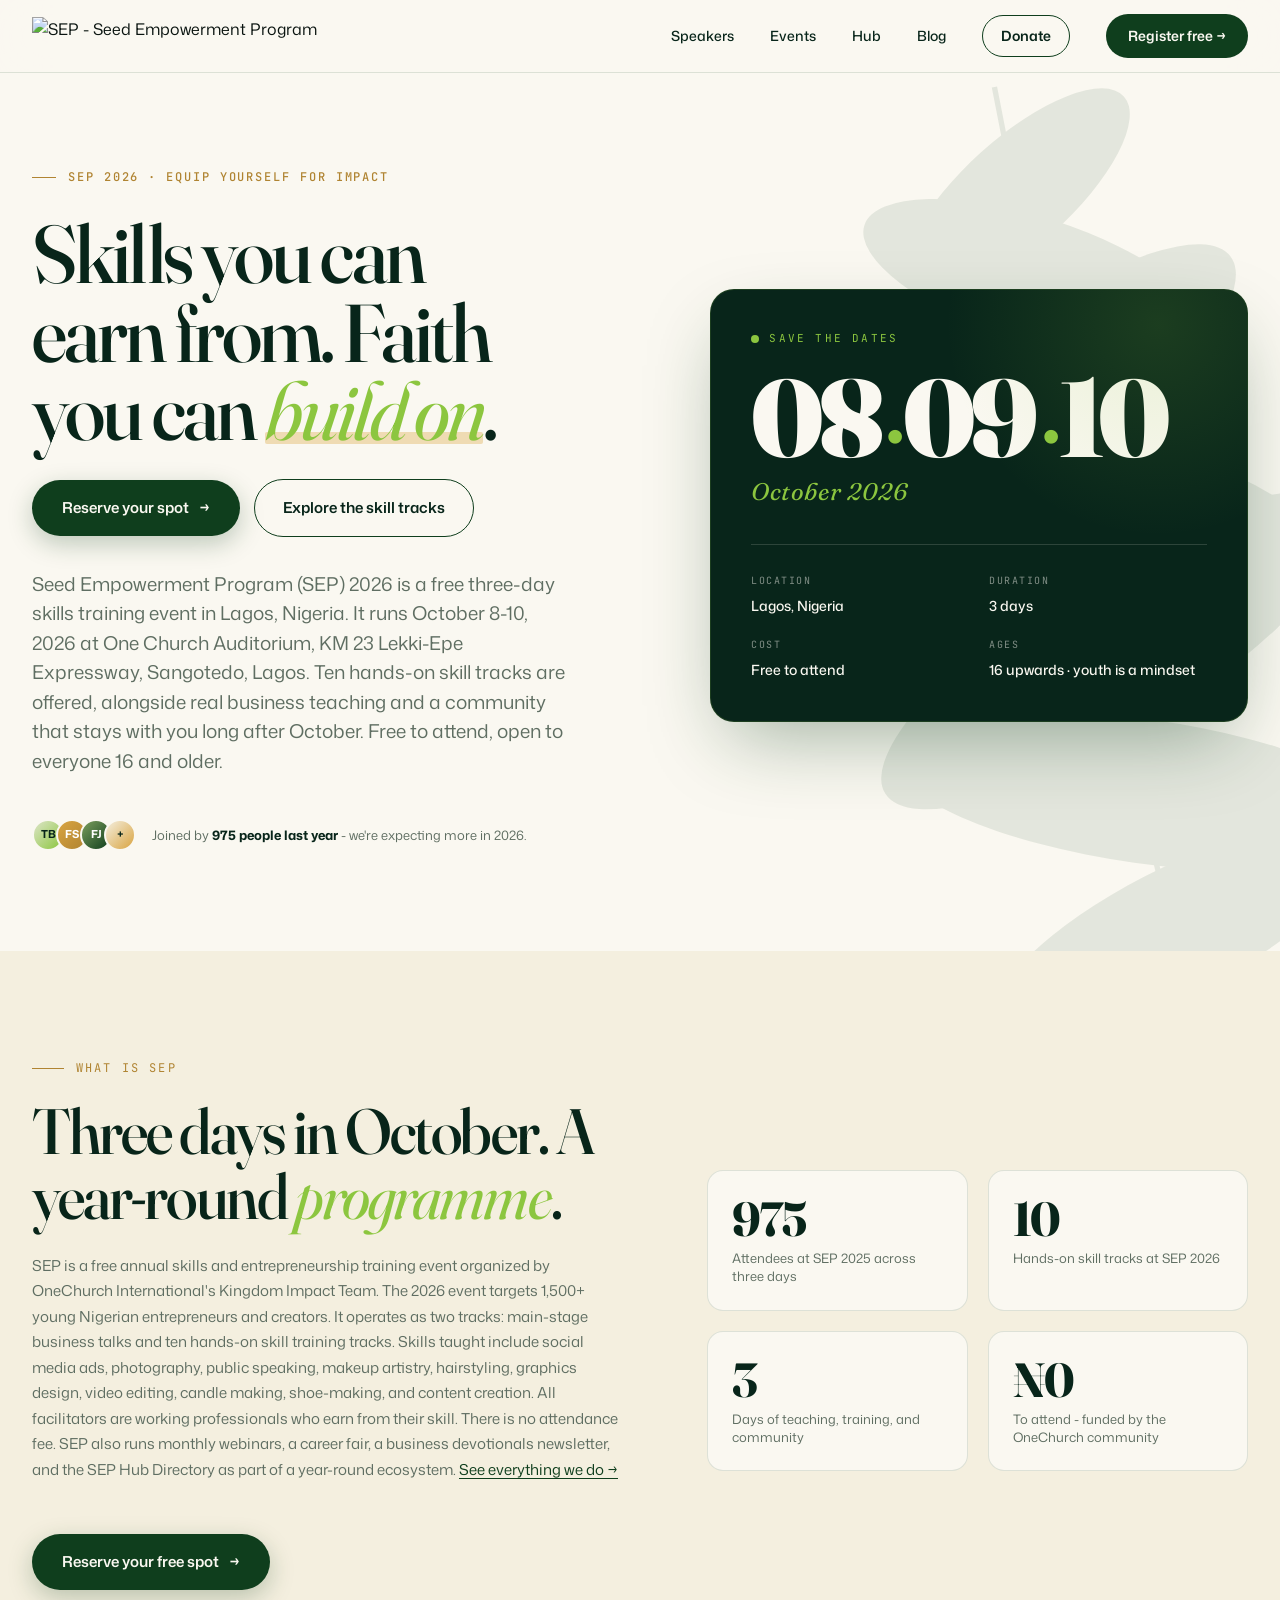
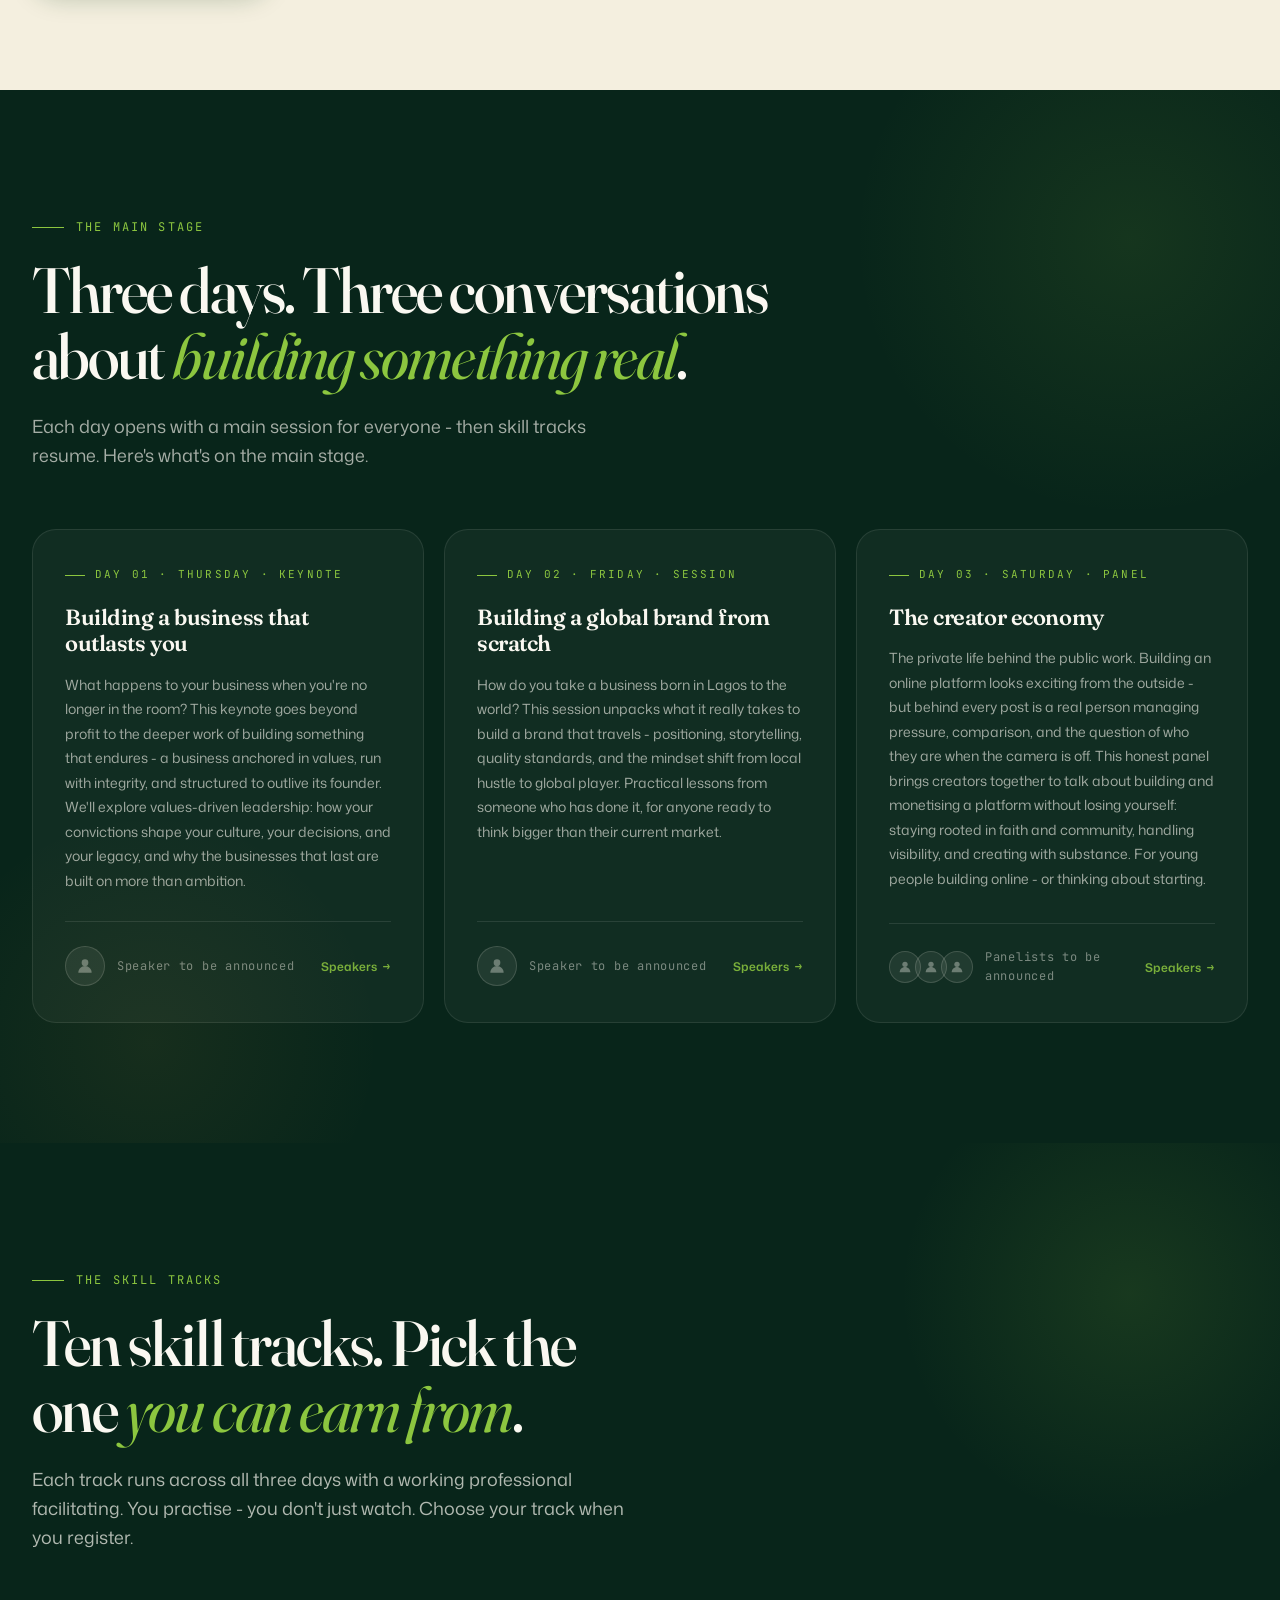
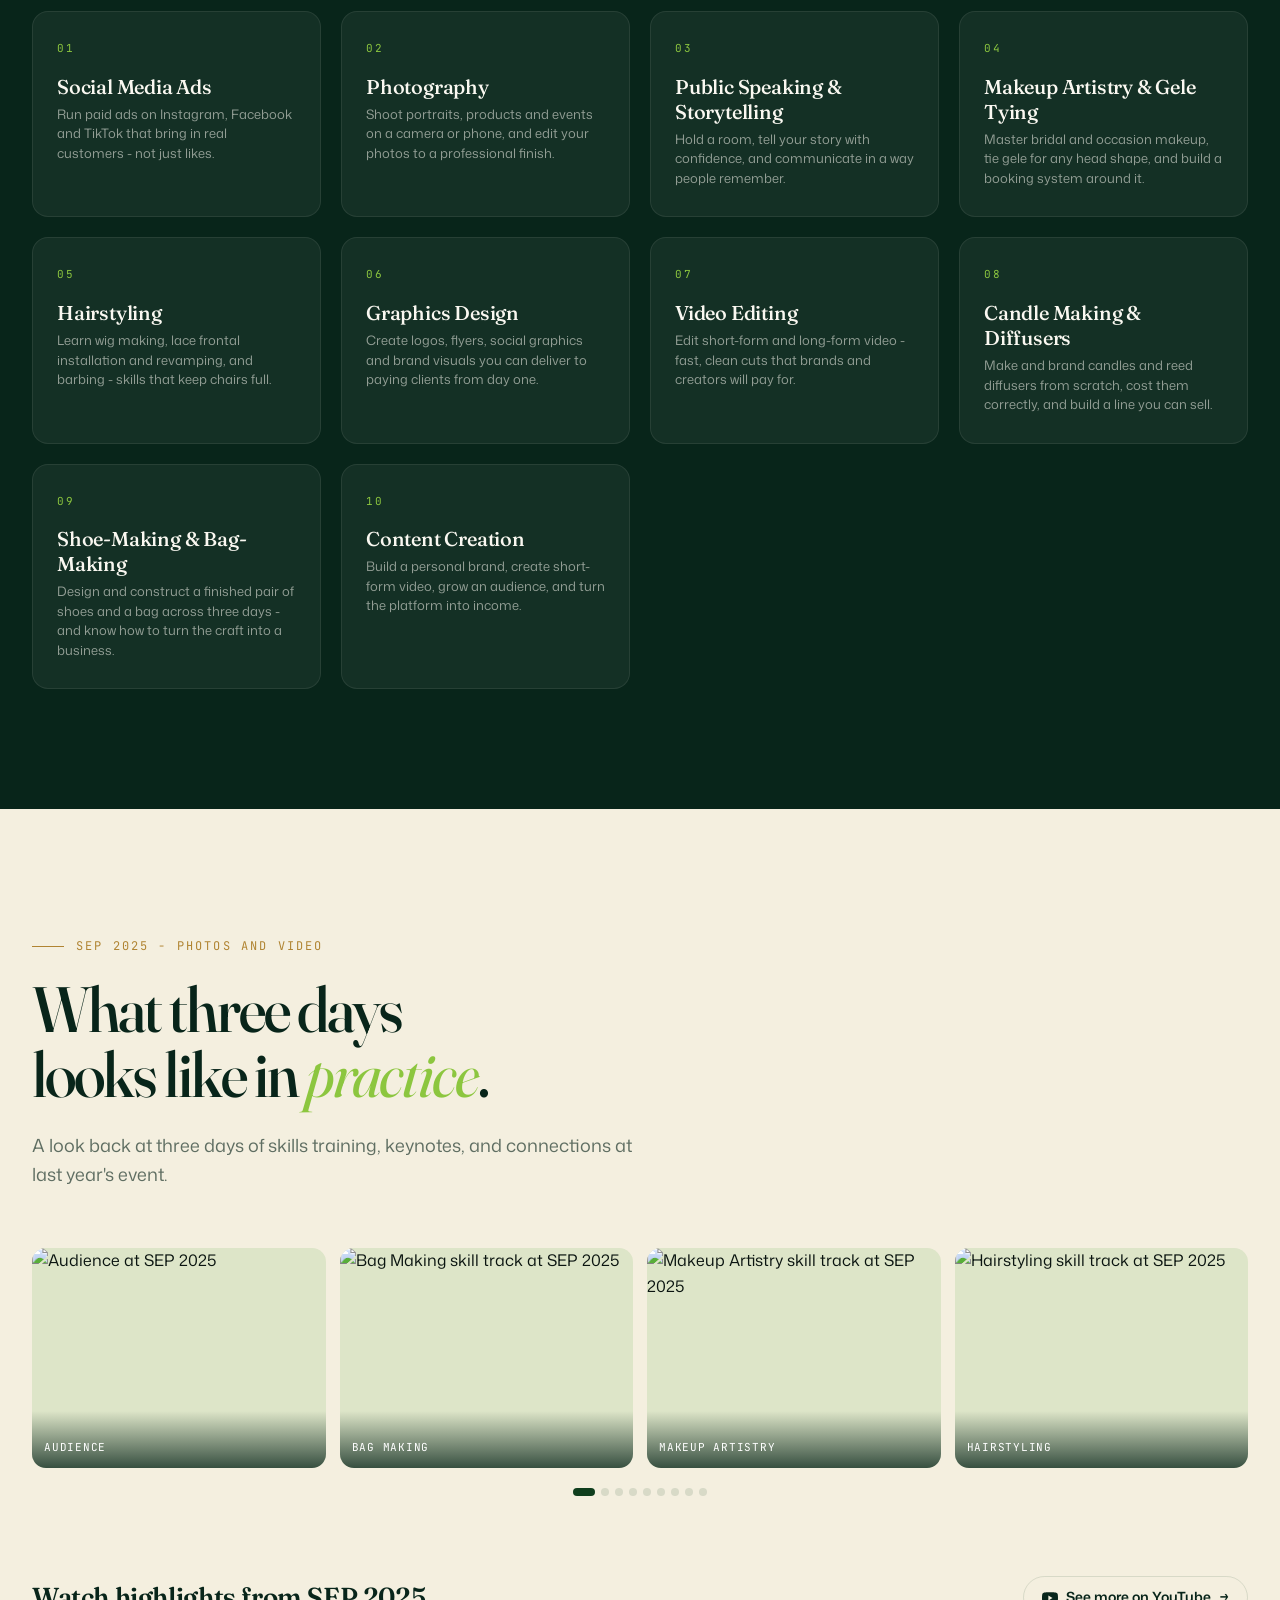
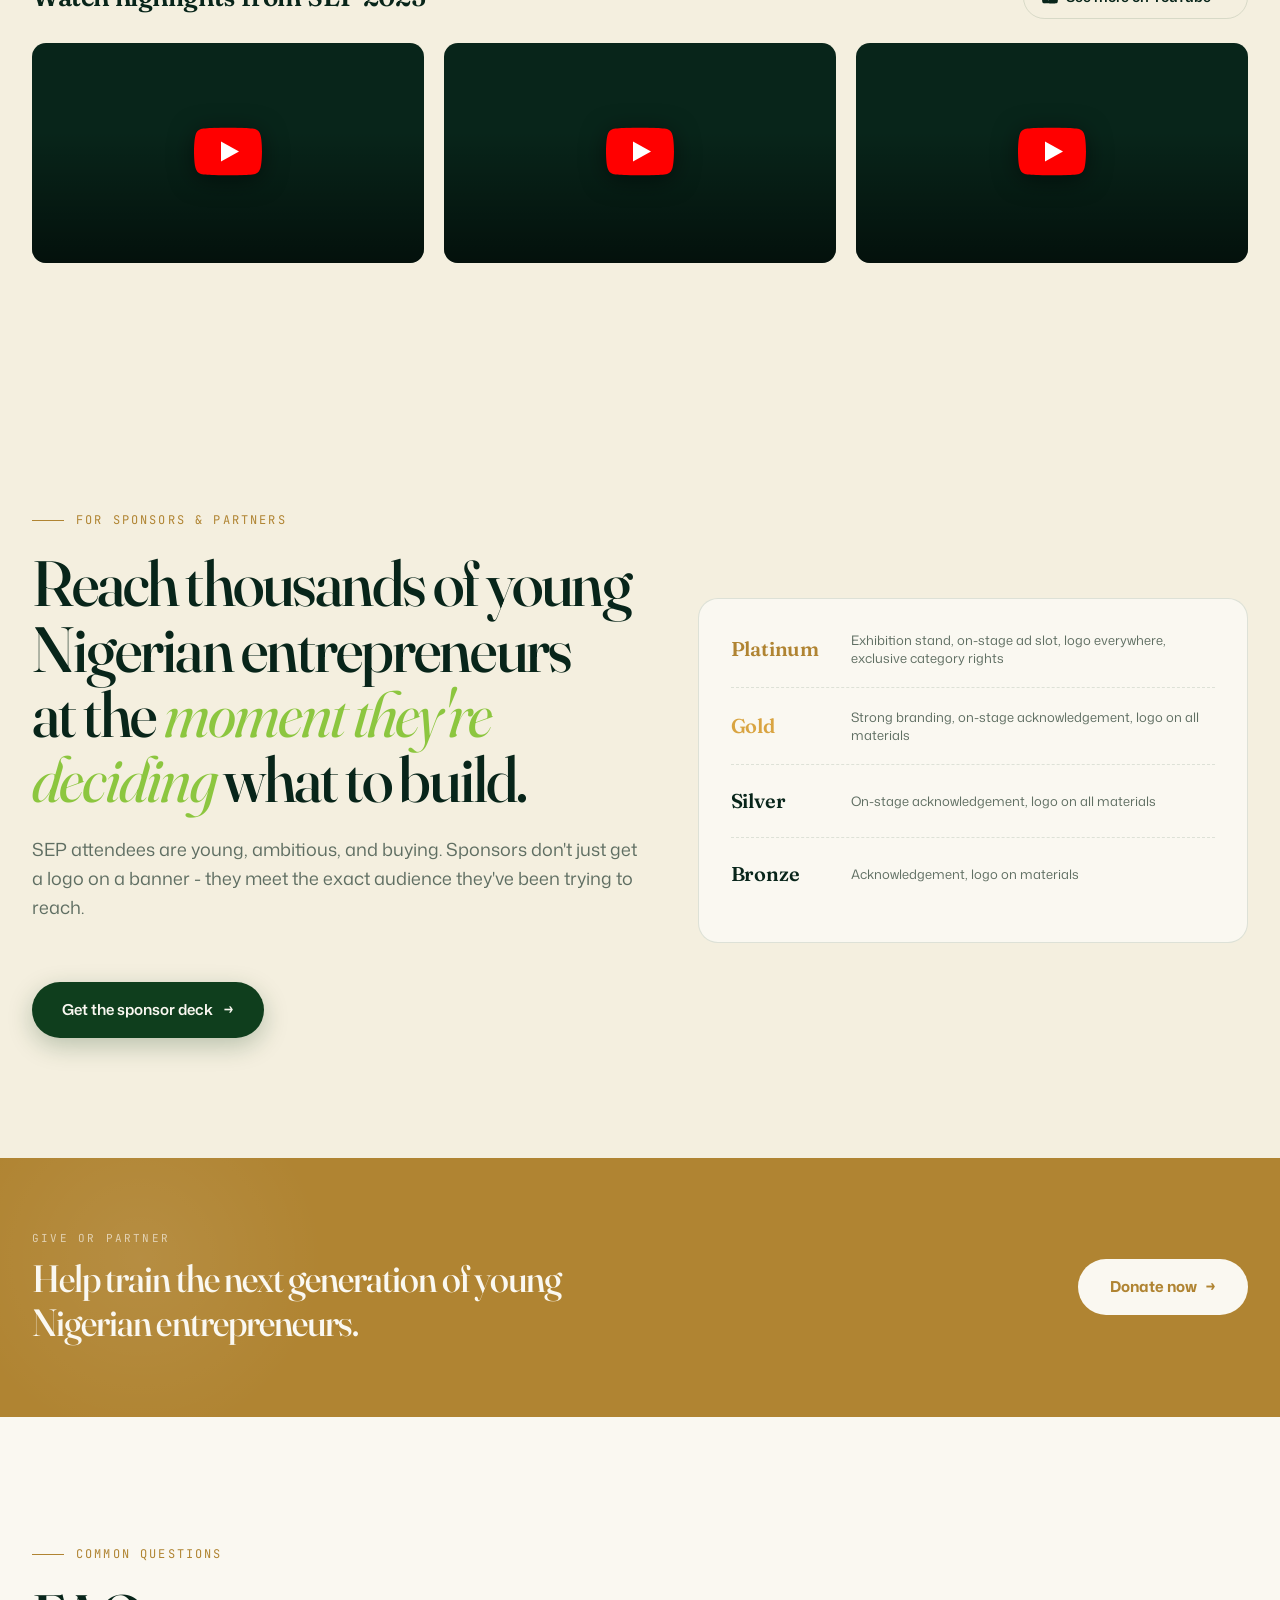
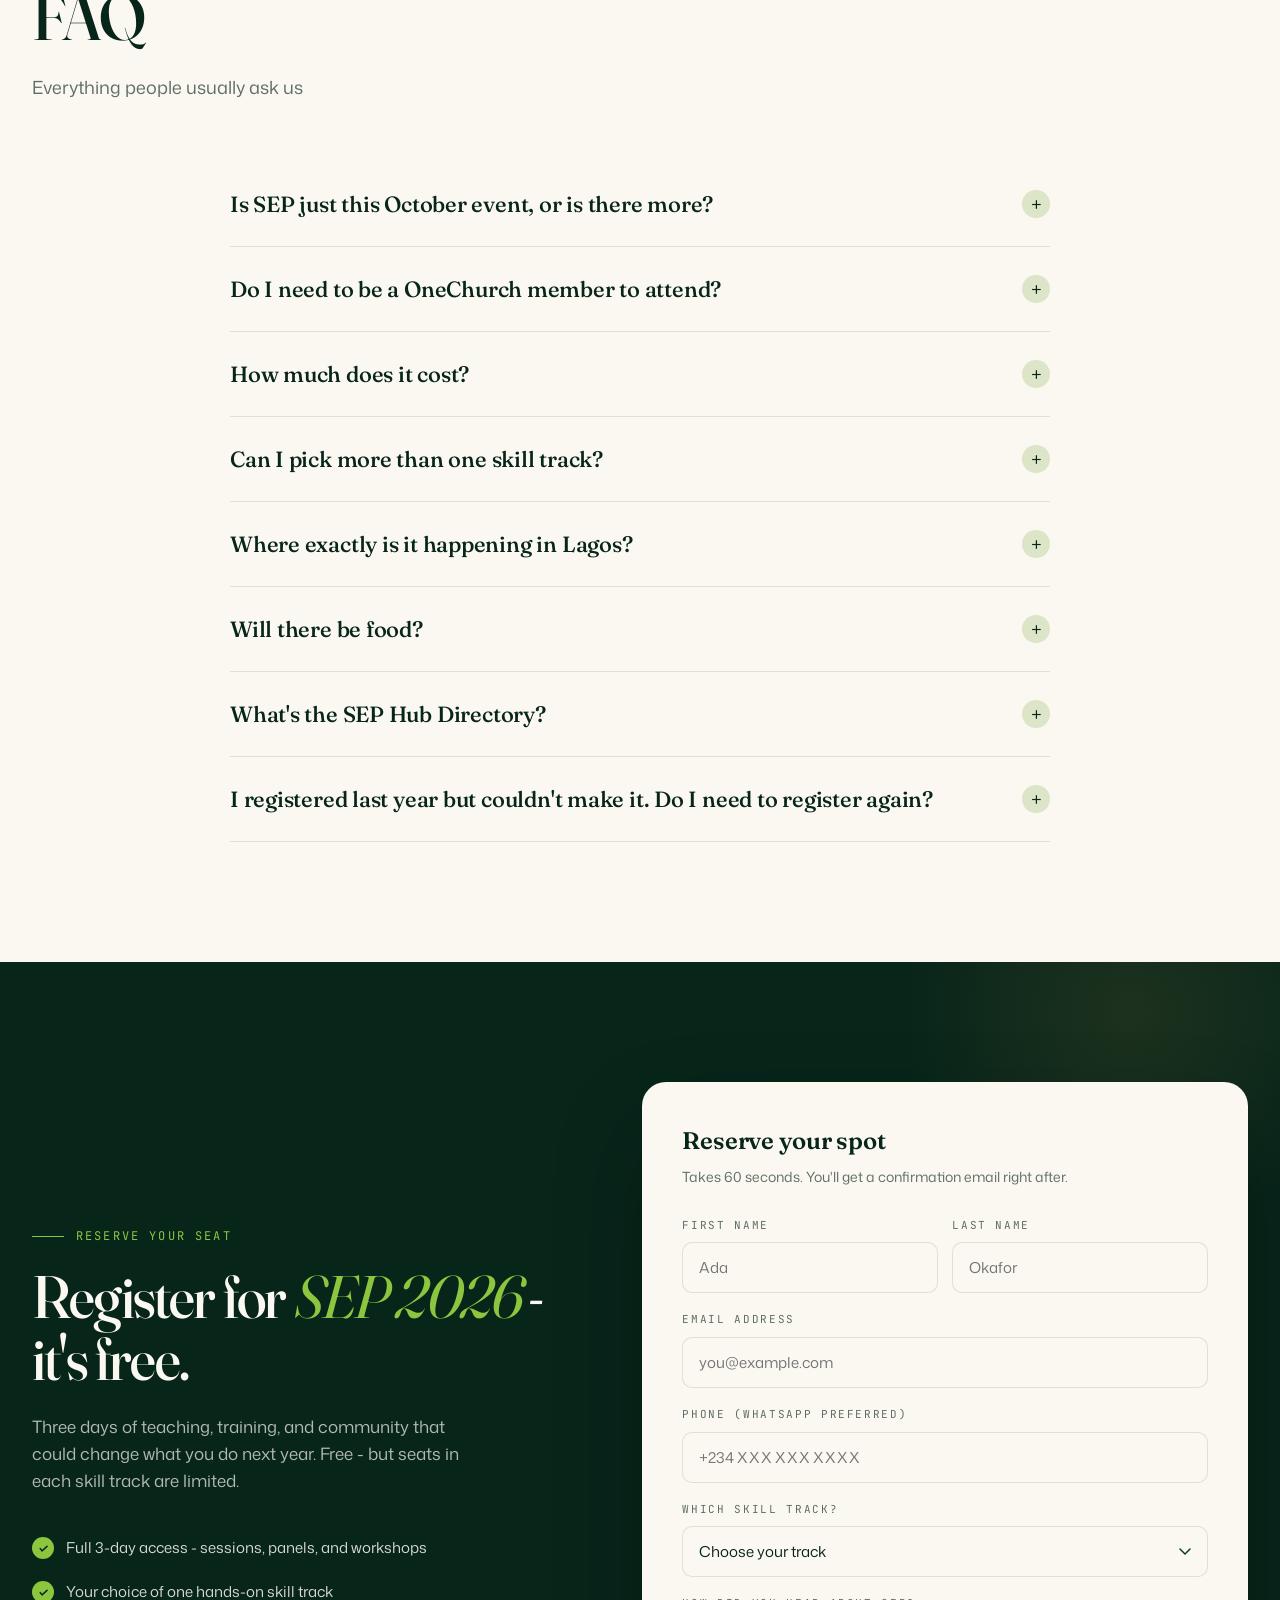
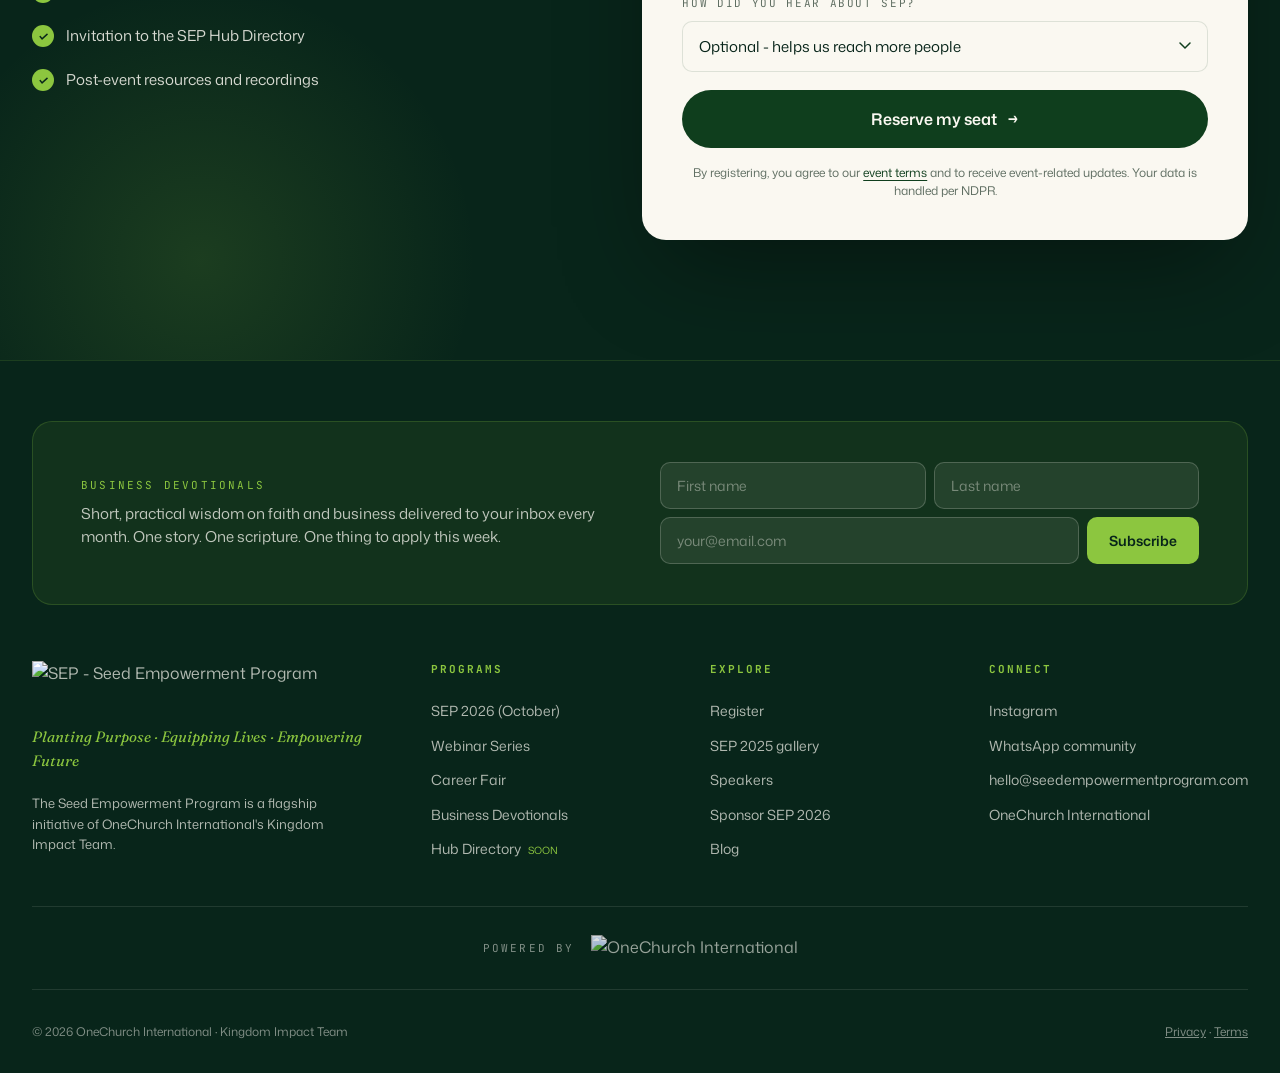
==== index.html @ 25de8540 "Point Cloudflare Web Analytics at the new property token Swaps the data-cf-beacon token on all eight" ====
<!DOCTYPE html>
<html lang="en">
<head>
<meta charset="UTF-8">
<meta name="viewport" content="width=device-width, initial-scale=1.0">

<!-- ==== SEO & PAGE META ==== -->
<title>Free skills and business training in Lagos | SEP 2026</title>
<meta name="description" content="Learn a practical skill and hear from real entrepreneurs. SEP 2026 is three days of hands-on training in Lagos, 8-10 October. Free to attend.">
<meta name="keywords" content="SEP 2026, Seed Empowerment Program, business training Lagos, skills training Nigeria, OneChurch International, entrepreneur conference Nigeria, faith and business, kingdom impact team">
<meta name="author" content="OneChurch International · Kingdom Impact Team">
<meta name="robots" content="index, follow">
<meta name="theme-color" content="#0F3E1D">

<link rel="canonical" href="https://www.seedempowermentprogram.com/">

<!-- ==== OPEN GRAPH (Facebook / WhatsApp / LinkedIn share previews) ==== -->
<meta property="og:type" content="event">
<meta property="og:site_name" content="Seed Empowerment Program">
<meta property="og:title" content="Free skills and business training in Lagos | SEP 2026">
<meta property="og:description" content="Three days of hands-on skills, business teaching, and community. October 8–10, 2026 in Lagos. Free to attend.">
<meta property="og:url" content="https://www.seedempowermentprogram.com/">
<meta property="og:image" content="https://www.seedempowermentprogram.com/og-image.jpg">
<meta property="og:image:width" content="1200">
<meta property="og:image:height" content="630">
<meta property="og:image:alt" content="SEP 2026 · Equip yourself for impact · October 8–10, Lagos">
<meta property="og:locale" content="en_NG">

<!-- ==== TWITTER / X ==== -->
<meta name="twitter:card" content="summary_large_image">
<meta name="twitter:title" content="Free skills and business training in Lagos | SEP 2026">
<meta name="twitter:description" content="Three days of hands-on skills, business teaching, and community. October 8–10, 2026 in Lagos.">
<meta name="twitter:image" content="https://www.seedempowermentprogram.com/og-image.jpg">

<!-- ==== FAVICON (inline SVG, no extra file needed) ==== -->
<link rel="icon" type="image/svg+xml" href="data:image/svg+xml;utf8,<svg xmlns='http://www.w3.org/2000/svg' viewBox='0 0 100 100'><rect width='100' height='100' rx='22' fill='%230F3E1D'/><rect x='24' y='28' width='14' height='14' rx='3' fill='%238CC63F'/><rect x='43' y='26' width='18' height='18' rx='5' fill='%238CC63F'/><rect x='66' y='24' width='22' height='22' rx='11' fill='%238CC63F'/><path d='M66 50 L34 50 C20 50 20 66 50 66 C80 66 80 82 66 82 L34 82' stroke='%23FAF8F1' stroke-width='6' fill='none' stroke-linecap='round'/></svg>">
<link rel="apple-touch-icon" href="data:image/svg+xml;utf8,<svg xmlns='http://www.w3.org/2000/svg' viewBox='0 0 100 100'><rect width='100' height='100' rx='22' fill='%230F3E1D'/><rect x='24' y='28' width='14' height='14' rx='3' fill='%238CC63F'/><rect x='43' y='26' width='18' height='18' rx='5' fill='%238CC63F'/><rect x='66' y='24' width='22' height='22' rx='11' fill='%238CC63F'/></svg>">

<!-- ==== STRUCTURED DATA (Google rich results) ==== -->
<script type="application/ld+json">
{
  "@context": "https://schema.org",
  "@type": "Event",
  "name": "SEP 2026 - Seed Empowerment Program",
  "startDate": "2026-10-08T09:00:00+01:00",
  "endDate": "2026-10-10T18:00:00+01:00",
  "eventAttendanceMode": "https://schema.org/OfflineEventAttendanceMode",
  "eventStatus": "https://schema.org/EventScheduled",
  "location": {
    "@type": "Place",
"name": "One Church Auditorium",
"address": {
  "@type": "PostalAddress",
  "streetAddress": "KM 23 Lekki-Epe Expressway",
  "addressLocality": "Sangotedo",
  "addressRegion": "Lagos",
  "postalCode": "106104",
  "addressCountry": "NG"
}  },
    "description": "Three days of hands-on skills training, business teaching, and community for creatives, entrepreneurs, and professionals. Free to attend.",
    "image": "https://www.seedempowermentprogram.com/og-image.jpg",
  "organizer": {
    "@type": "Organization",
    "name": "OneChurch International · Kingdom Impact Team",
    "url": "https://www.seedempowermentprogram.com",
"logo": "https://www.seedempowermentprogram.com/assets/sep-logo.webp",
"sameAs": ["https://www.instagram.com/sep_hub/"]
  },
  "offers": {
    "@type": "Offer",
    "price": "0",
    "priceCurrency": "NGN",
    "availability": "https://schema.org/InStock",
    "url": "https://www.seedempowermentprogram.com/#register",
    "validFrom": "2026-08-01"
  }
}
</script>
<script type="application/ld+json">
{
  "@context": "https://schema.org",
  "@type": "Organization",
  "name": "Seed Empowerment Program",
  "image": "https://www.seedempowermentprogram.com/assets/sep-logo.webp",
  "description": "Skills training and entrepreneurship program by OneChurch International - Kingdom Impact Team",
  "address": {
    "@type": "PostalAddress",
    "streetAddress": "KM 23 Lekki-Epe Expressway",
    "addressLocality": "Sangotedo",
    "addressRegion": "Lagos",
    "postalCode": "106104",
    "addressCountry": "NG"
  },
  "email": "hello@seedempowermentprogram.com",
  "url": "https://www.seedempowermentprogram.com",
  "sameAs": [
    "https://www.instagram.com/sep_hub/",
    "https://www.onechurchng.org/"
  ],
  "geo": {
    "@type": "GeoCoordinates",
    "latitude": "6.5007",
    "longitude": "3.5880"
  }
}
</script>
<script type="application/ld+json">
{
  "@context": "https://schema.org",
  "@type": "FAQPage",
  "mainEntity": [
    {
      "@type": "Question",
      "name": "Is SEP just this October event, or is there more?",
      "acceptedAnswer": {
        "@type": "Answer",
        "text": "More. The October event is our flagship, but SEP runs all year: monthly webinars on business, career, and finance, the SEP Career Fair in April, monthly business devotionals, and soon the SEP Hub Directory."
      }
    },
    {
      "@type": "Question",
      "name": "Do I need to be a OneChurch member to attend?",
      "acceptedAnswer": {
        "@type": "Answer",
        "text": "No. SEP is open to everyone. Most attendees come through the church family, but you're just as welcome if you heard about us from a friend, a workmate, or Instagram."
      }
    },
    {
      "@type": "Question",
      "name": "How much does it cost?",
      "acceptedAnswer": {
        "@type": "Answer",
        "text": "Nothing. SEP is free to attend. It's funded by sponsors and the OneChurch community. You do need to register in advance to reserve a seat, since we cap each skill track by capacity."
      }
    },
    {
      "@type": "Question",
      "name": "Can I pick more than one skill track?",
      "acceptedAnswer": {
        "@type": "Answer",
        "text": "One primary track. The deep work happens when you commit to one skill across all three days. You'll still get to see the main business teaching sessions with everyone else."
      }
    },
    {
      "@type": "Question",
      "name": "Where exactly is it happening in Lagos?",
      "acceptedAnswer": {
        "@type": "Answer",
        "text": "One Church Auditorium, KM 23 Lekki-Epe Expressway, Sangotedo, Lagos. Full directions will be sent by email to everyone who registers."
      }
    },
    {
      "@type": "Question",
      "name": "Will there be food?",
      "acceptedAnswer": {
        "@type": "Answer",
        "text": "Yes, light breakfast is provided each day."
      }
    },
    {
      "@type": "Question",
      "name": "What's the SEP Hub Directory?",
      "acceptedAnswer": {
        "@type": "Answer",
        "text": "A private directory of business owners, professionals, and skilled workers inside the OneChurch community and SEP community. It's how we keep the connections made at SEP going all year, referrals, mentorship, partnerships. You'll be invited to join at the event."
      }
    },
    {
      "@type": "Question",
      "name": "I registered last year but couldn't make it. Do I need to register again?",
      "acceptedAnswer": {
        "@type": "Answer",
        "text": "Yes, please. Registration resets each year. This helps us plan capacity and materials for each skill track."
      }
    }
  ]
}
</script>
<link rel="preconnect" href="https://fonts.googleapis.com">
<link rel="preconnect" href="https://fonts.gstatic.com" crossorigin>
<link href="https://fonts.googleapis.com/css2?family=Fraunces:opsz,wght@9..144,400;9..144,500;9..144,600;9..144,700;9..144,900&family=Mona+Sans:wght@400;500;600;700&family=JetBrains+Mono:wght@400;500&display=swap" rel="stylesheet">
<link rel="stylesheet" href="css/main.css">
<!-- Cloudflare Web Analytics --><script type='module' src='https://static.cloudflareinsights.com/beacon.min.js' data-cf-beacon='{"token": "dc1666c9d7f74813814f46b2f470991a"}'></script><!-- End Cloudflare Web Analytics -->
</head>
<body>

<!-- ============ NAV ============ -->
<nav class="nav">
  <div class="container nav-inner">
    <a href="index.html" class="brand">
      <img src="assets/sep-logo.webp" alt="SEP - Seed Empowerment Program" class="brand-logo">
    </a>
    <button class="nav-toggle" id="nav-toggle" aria-label="Open menu" aria-expanded="false">
      <svg class="icon-menu" width="22" height="22" viewBox="0 0 24 24" fill="none" xmlns="http://www.w3.org/2000/svg">
        <path d="M4 7h16M4 12h16M4 17h16" stroke="currentColor" stroke-width="2" stroke-linecap="round"/>
      </svg>
      <svg class="icon-close" width="22" height="22" viewBox="0 0 24 24" fill="none" xmlns="http://www.w3.org/2000/svg">
        <path d="M6 6l12 12M18 6L6 18" stroke="currentColor" stroke-width="2" stroke-linecap="round"/>
      </svg>
    </button>
    <div class="nav-links" id="nav-links">
      <a href="speakers.html">Speakers</a>
      <a href="events.html">Events</a>
      <a href="hub.html">Hub</a>
      <a href="blog/index.html">Blog</a>
      <a href="donate.html" class="nav-donate">Donate</a>
      <a href="#register" class="nav-cta">Register free →</a>
    </div>
  </div>
</nav>

<!-- ============ HERO ============ -->
<section class="hero">
  <div class="hero-bg-frond">
    <svg viewBox="0 0 400 600" xmlns="http://www.w3.org/2000/svg">
      <g fill="#0F3E1D">
        <path d="M200 20 Q 195 300 200 580" stroke="#0F3E1D" stroke-width="3" fill="none"/>
        <ellipse cx="200" cy="80" rx="80" ry="30" transform="rotate(-30 200 80)"/>
        <ellipse cx="200" cy="130" rx="100" ry="35" transform="rotate(30 200 130)"/>
        <ellipse cx="200" cy="190" rx="120" ry="40" transform="rotate(-25 200 190)"/>
        <ellipse cx="200" cy="260" rx="140" ry="45" transform="rotate(25 200 260)"/>
        <ellipse cx="200" cy="340" rx="150" ry="45" transform="rotate(-20 200 340)"/>
        <ellipse cx="200" cy="420" rx="140" ry="40" transform="rotate(20 200 420)"/>
        <ellipse cx="200" cy="500" rx="110" ry="35" transform="rotate(-15 200 500)"/>
      </g>
    </svg>
  </div>
  <div class="container hero-inner">
    <div>
      <div class="eyebrow">SEP 2026 · Equip yourself for impact</div>
      <h1>Skills you can<br>earn from. Faith<br>you can <span class="accent">build on</span>.</h1>
      <div class="hero-ctas">
        <a href="#register" class="btn btn-primary">
          Reserve your spot
          <span class="arrow">→</span>
        </a>
        <a href="#skills" class="btn btn-ghost">Explore the skill tracks</a>
      </div>
      <!-- Hero summary. Sits below the buttons so the headline and CTA stay on the first -->
      <!-- screen. Written in plain prose so search engines and AI assistants can quote the -->
      <!-- what, when, where, and cost. Update it if any of those details change. -->
      <p class="lead" style="margin-top: 32px;">Seed Empowerment Program (SEP) 2026 is a free three-day skills training event in Lagos, Nigeria. It runs October 8-10, 2026 at One Church Auditorium, KM 23 Lekki-Epe Expressway, Sangotedo, Lagos. Ten hands-on skill tracks are offered, alongside real business teaching and a community that stays with you long after October. Free to attend, open to everyone 16 and older.</p>
      <div class="hero-trust">
        <div class="hero-trust-dots">
          <div class="trust-dot">TB</div>
          <div class="trust-dot">FS</div>
          <div class="trust-dot">FJ</div>
          <div class="trust-dot">+</div>
        </div>
        <span>Joined by <strong style="color: var(--forest-deep);">975 people last year</strong> - we're expecting more in 2026.</span>
      </div>
    </div>
    <div class="date-card">
      <div class="date-card-label">Save the dates</div>
      <div class="date-numerals">08<span class="dot">·</span>09<span class="dot">·</span>10</div>
      <div class="date-month">October 2026</div>
      <div class="date-meta">
        <div class="date-meta-item">
          <span class="label">Location</span>
          <span class="value">Lagos, Nigeria</span>
        </div>
        <div class="date-meta-item">
          <span class="label">Duration</span>
          <span class="value">3 days</span>
        </div>
        <div class="date-meta-item">
          <span class="label">Cost</span>
          <span class="value">Free to attend</span>
        </div>
        <div class="date-meta-item">
          <span class="label">Ages</span>
          <span class="value">16 upwards · youth is a mindset</span>
        </div>
      </div>
    </div>
  </div>
</section>

<!-- ============ ABOUT SEP ============ -->
<section class="about-sep" id="about">
  <div class="container">
    <div class="about-sep-inner">
      <div>
        <div class="section-label">What is SEP</div>
        <h2 class="section-title">Three days in October. A year-round <em>programme</em>.</h2>
        <!-- Plain-facts summary. Written in prose so search engines and AI assistants can -->
        <!-- quote the scope, audience, skills, and cost. Update it if any of those change. -->
        <p style="font-size: 15px; color: var(--muted); line-height: 1.7; margin-bottom: 20px;">SEP is a free annual skills and entrepreneurship training event organized by OneChurch International's Kingdom Impact Team. The 2026 event targets 1,500+ young Nigerian entrepreneurs and creators. It operates as two tracks: main-stage business talks and ten hands-on skill training tracks. Skills taught include social media ads, photography, public speaking, makeup artistry, hairstyling, graphics design, video editing, candle making, shoe-making, and content creation. All facilitators are working professionals who earn from their skill. There is no attendance fee. SEP also runs monthly webinars, a career fair, a business devotionals newsletter, and the SEP Hub Directory as part of a year-round ecosystem. <a href="events.html" style="color: var(--forest); text-decoration: underline; text-underline-offset: 3px;">See everything we do →</a></p>
        <a href="#register" class="btn btn-primary" style="margin-top: 32px;">Reserve your free spot <span class="arrow">→</span></a>
      </div>
      <div class="about-sep-stats">
        <div class="about-stat-card">
          <div class="about-stat-num">975</div>
          <div class="about-stat-label">Attendees at SEP 2025 across three days</div>
        </div>
        <div class="about-stat-card">
          <div class="about-stat-num">10</div>
          <div class="about-stat-label">Hands-on skill tracks at SEP 2026</div>
        </div>
        <div class="about-stat-card">
          <div class="about-stat-num">3</div>
          <div class="about-stat-label">Days of teaching, training, and community</div>
        </div>
        <div class="about-stat-card">
          <div class="about-stat-num">₦0</div>
          <div class="about-stat-label">To attend - funded by the OneChurch community</div>
        </div>
      </div>
    </div>
  </div>
</section>

<!-- ============ THE THREE DAYS ============ -->
<section class="three-days" id="sessions">
  <div class="container">
    <div class="section-label">The main stage</div>
    <h2 class="section-title">Three days. Three conversations about <em>building something real</em>.</h2>
    <p class="section-sub" style="color: rgba(250,248,241,.65);">Each day opens with a main session for everyone - then skill tracks resume. Here's what's on the main stage.</p>

    <div class="three-days-grid">

      <!-- Day 1 Keynote -->
      <div class="day-session-card">
        <div class="day-session-tag">Day 01 · Thursday · Keynote</div>
        <div class="day-session-title">Building a business that outlasts you</div>
        <p class="day-session-desc">What happens to your business when you're no longer in the room? This keynote goes beyond profit to the deeper work of building something that endures - a business anchored in values, run with integrity, and structured to outlive its founder. We'll explore values-driven leadership: how your convictions shape your culture, your decisions, and your legacy, and why the businesses that last are built on more than ambition.</p>
        <div class="day-session-footer">
          <div style="display: flex; align-items: center; gap: 12px;">
            <div class="day-session-avatars">
              <div class="silhouette-avatar">
                <svg viewBox="0 0 24 24" fill="currentColor" width="20" height="20"><circle cx="12" cy="8" r="4"/><path d="M4 20c0-4.4 3.6-8 8-8s8 3.6 8 8"/></svg>
              </div>
            </div>
            <div class="day-session-speaker-info">
              <div class="day-session-speaker-label">Speaker to be announced</div>
            </div>
          </div>
          <a href="speakers.html" class="day-session-link">Speakers <span>→</span></a>
        </div>
      </div>

      <!-- Day 2 Session -->
      <div class="day-session-card">
        <div class="day-session-tag">Day 02 · Friday · Session</div>
        <div class="day-session-title">Building a global brand from scratch</div>
        <p class="day-session-desc">How do you take a business born in Lagos to the world? This session unpacks what it really takes to build a brand that travels - positioning, storytelling, quality standards, and the mindset shift from local hustle to global player. Practical lessons from someone who has done it, for anyone ready to think bigger than their current market.</p>
        <div class="day-session-footer">
          <div style="display: flex; align-items: center; gap: 12px;">
            <div class="day-session-avatars">
              <div class="silhouette-avatar">
                <svg viewBox="0 0 24 24" fill="currentColor" width="20" height="20"><circle cx="12" cy="8" r="4"/><path d="M4 20c0-4.4 3.6-8 8-8s8 3.6 8 8"/></svg>
              </div>
            </div>
            <div class="day-session-speaker-info">
              <div class="day-session-speaker-label">Speaker to be announced</div>
            </div>
          </div>
          <a href="speakers.html" class="day-session-link">Speakers <span>→</span></a>
        </div>
      </div>

      <!-- Day 3 Panel -->
      <div class="day-session-card">
        <div class="day-session-tag">Day 03 · Saturday · Panel</div>
        <div class="day-session-title">The creator economy</div>
        <p class="day-session-desc">The private life behind the public work. Building an online platform looks exciting from the outside - but behind every post is a real person managing pressure, comparison, and the question of who they are when the camera is off. This honest panel brings creators together to talk about building and monetising a platform without losing yourself: staying rooted in faith and community, handling visibility, and creating with substance. For young people building online - or thinking about starting.</p>
        <div class="day-session-footer">
          <div style="display: flex; align-items: center; gap: 12px;">
            <div class="day-session-avatars">
              <div class="silhouette-avatar sm">
                <svg viewBox="0 0 24 24" fill="currentColor" width="16" height="16"><circle cx="12" cy="8" r="4"/><path d="M4 20c0-4.4 3.6-8 8-8s8 3.6 8 8"/></svg>
              </div>
              <div class="silhouette-avatar sm">
                <svg viewBox="0 0 24 24" fill="currentColor" width="16" height="16"><circle cx="12" cy="8" r="4"/><path d="M4 20c0-4.4 3.6-8 8-8s8 3.6 8 8"/></svg>
              </div>
              <div class="silhouette-avatar sm">
                <svg viewBox="0 0 24 24" fill="currentColor" width="16" height="16"><circle cx="12" cy="8" r="4"/><path d="M4 20c0-4.4 3.6-8 8-8s8 3.6 8 8"/></svg>
              </div>
            </div>
            <div class="day-session-speaker-info">
              <div class="day-session-speaker-label">Panelists to be announced</div>
            </div>
          </div>
          <a href="speakers.html" class="day-session-link">Speakers <span>→</span></a>
        </div>
      </div>

    </div>
  </div>
</section>

<!-- ============ SKILL TRACKS ============ -->
<section class="skills" id="skills">
  <div class="container">
    <div class="section-label">The skill tracks</div>
    <h2 class="section-title">Ten skill tracks. Pick the one <em>you can earn from</em>.</h2>
    <p class="section-sub">Each track runs across all three days with a working professional facilitating. You practise - you don't just watch. Choose your track when you register.</p>

    <div class="skills-grid">
      <a href="speakers.html" class="skill-card">
        <div class="skill-card-num">01</div>
        <h4>Social Media Ads</h4>
        <p>Run paid ads on Instagram, Facebook and TikTok that bring in real customers - not just likes.</p>
      </a>
      <a href="speakers.html" class="skill-card">
        <div class="skill-card-num">02</div>
        <h4>Photography</h4>
        <p>Shoot portraits, products and events on a camera or phone, and edit your photos to a professional finish.</p>
      </a>
      <a href="speakers.html" class="skill-card">
        <div class="skill-card-num">03</div>
        <h4>Public Speaking &amp; Storytelling</h4>
        <p>Hold a room, tell your story with confidence, and communicate in a way people remember.</p>
      </a>
      <a href="speakers.html" class="skill-card">
        <div class="skill-card-num">04</div>
        <h4>Makeup Artistry &amp; Gele Tying</h4>
        <p>Master bridal and occasion makeup, tie gele for any head shape, and build a booking system around it.</p>
      </a>
      <a href="speakers.html" class="skill-card">
        <div class="skill-card-num">05</div>
        <h4>Hairstyling</h4>
        <p>Learn wig making, lace frontal installation and revamping, and barbing - skills that keep chairs full.</p>
      </a>
      <a href="speakers.html" class="skill-card">
        <div class="skill-card-num">06</div>
        <h4>Graphics Design</h4>
        <p>Create logos, flyers, social graphics and brand visuals you can deliver to paying clients from day one.</p>
      </a>
      <a href="speakers.html" class="skill-card">
        <div class="skill-card-num">07</div>
        <h4>Video Editing</h4>
        <p>Edit short-form and long-form video - fast, clean cuts that brands and creators will pay for.</p>
      </a>
      <a href="speakers.html" class="skill-card">
        <div class="skill-card-num">08</div>
        <h4>Candle Making &amp; Diffusers</h4>
        <p>Make and brand candles and reed diffusers from scratch, cost them correctly, and build a line you can sell.</p>
      </a>
      <a href="speakers.html" class="skill-card">
        <div class="skill-card-num">09</div>
        <h4>Shoe-Making &amp; Bag-Making</h4>
        <p>Design and construct a finished pair of shoes and a bag across three days - and know how to turn the craft into a business.</p>
      </a>
      <a href="speakers.html" class="skill-card">
        <div class="skill-card-num">10</div>
        <h4>Content Creation</h4>
        <p>Build a personal brand, create short-form video, grow an audience, and turn the platform into income.</p>
      </a>
    </div>
  </div>
</section>


<!-- ============ GALLERY (SEP 2025 Photos + Videos) ============ -->
<section class="gallery" id="gallery">
  <div class="container">
    <div class="section-label">SEP 2025 - photos and video</div>
    <h2 class="section-title">What three days looks like in <em>practice</em>.</h2>
    <p class="section-sub">A look back at three days of skills training, keynotes, and connections at last year's event.</p>

    <div class="gallery-carousel">
      <div class="gallery-track-wrap">
        <div class="gallery-track" id="gallery-track">
          <div class="gallery-item" data-caption="SEP 2025 audience">
            <img loading="lazy" src="gallery/gallery-01.webp" alt="Audience at SEP 2025">
            <span class="gallery-label">Audience</span>
          </div>
          <div class="gallery-item" data-caption="Bag Making track — live demonstration">
            <img loading="lazy" src="gallery/gallery-02.webp" alt="Bag Making skill track at SEP 2025">
            <span class="gallery-label">Bag Making</span>
          </div>
          <div class="gallery-item" data-caption="Makeup Artistry track — beauty content creation">
            <img loading="lazy" src="gallery/gallery-03.webp" alt="Makeup Artistry skill track at SEP 2025">
            <span class="gallery-label">Makeup Artistry</span>
          </div>
          <div class="gallery-item" data-caption="Hairstyling track — hands-on demonstration">
            <img loading="lazy" src="gallery/gallery-04.webp" alt="Hairstyling skill track at SEP 2025">
            <span class="gallery-label">Hairstyling</span>
          </div>
          <div class="gallery-item" data-caption="Photography track — facilitator session">
            <img loading="lazy" src="gallery/gallery-05.webp" alt="Photography skill track at SEP 2025">
            <span class="gallery-label">Photography</span>
          </div>
          <div class="gallery-item" data-caption="Public Speaking track — participant presents">
            <img loading="lazy" src="gallery/gallery-06.webp" alt="Public Speaking skill track at SEP 2025">
            <span class="gallery-label">Public Speaking</span>
          </div>
          <div class="gallery-item" data-caption="Digital Marketing track — expert session">
            <img loading="lazy" src="gallery/gallery-07.webp" alt="Digital Marketing skill track at SEP 2025">
            <span class="gallery-label">Digital Marketing</span>
          </div>
          <div class="gallery-item" data-caption="The crowd at SEP 2025">
            <img loading="lazy" src="gallery/gallery-08.webp" alt="Audience jubilating at SEP 2025">
            <span class="gallery-label">Audience</span>
          </div>
          <div class="gallery-item" data-caption="Audience at SEP 2025 — engaged and attentive">
            <img loading="lazy" src="gallery/gallery-09.webp" alt="Audience engagement at SEP 2025">
            <span class="gallery-label">Audience</span>
          </div>
          <div class="gallery-item" data-caption="Panel discussion at SEP 2025">
            <img loading="lazy" src="gallery/gallery-10.webp" alt="Panel discussion at SEP 2025">
            <span class="gallery-label">Panel Session</span>
          </div>
          <div class="gallery-item" data-caption="Speaker on the main stage at SEP 2025">
            <img loading="lazy" src="gallery/gallery-11.webp" alt="Speaker on the main stage at SEP 2025">
            <span class="gallery-label">Main Stage</span>
          </div>
          <div class="gallery-item" data-caption="Interactive exercise session at SEP 2025">
            <img loading="lazy" src="gallery/gallery-12.webp" alt="Audience during an interactive exercise session at SEP 2025">
            <span class="gallery-label">Group Exercise</span>
          </div>
        </div>
      </div>
    </div>

    <!-- Videos - YouTube lite embeds -->
    <div class="gallery-video-heading-row">
      <h3 class="gallery-video-heading">Watch highlights from SEP 2025</h3>
      <a href="https://www.youtube.com/@SeedEmpowermentProgram" target="_blank" rel="noopener noreferrer" class="gallery-yt-link">
        <svg width="16" height="16" viewBox="0 0 24 24" fill="currentColor" aria-hidden="true"><path d="M23.498 6.186a3.016 3.016 0 0 0-2.122-2.136C19.505 3.545 12 3.545 12 3.545s-7.505 0-9.377.505A3.017 3.017 0 0 0 .502 6.186C0 8.07 0 12 0 12s0 3.93.502 5.814a3.016 3.016 0 0 0 2.122 2.136c1.871.505 9.376.505 9.376.505s7.505 0 9.377-.505a3.015 3.015 0 0 0 2.122-2.136C24 15.93 24 12 24 12s0-3.93-.502-5.814zM9.545 15.568V8.432L15.818 12l-6.273 3.568z"/></svg>
        See more on YouTube <span>→</span>
      </a>
    </div>
    <div class="gallery-videos">
      <div class="lite-yt" data-video-id="iAfgDJjnUDg" data-title="SEP 2025 · Opening highlights">
        <div class="lyt-thumb-fallback">
          <span class="lyt-fallback-label">Video 1</span>
          <span class="lyt-fallback-sub">Opening highlights</span>
        </div>
        <button class="lyt-play" aria-label="Play video: Opening highlights">
          <svg width="68" height="48" viewBox="0 0 68 48" xmlns="http://www.w3.org/2000/svg"><path d="M66.52 7.74c-.78-2.93-2.49-5.41-5.42-6.19C55.79.13 34 0 34 0S12.21.13 6.9 1.55C3.97 2.33 2.27 4.81 1.48 7.74 0 13.05 0 24 0 24s0 10.95 1.48 16.26c.78 2.93 2.49 5.41 5.42 6.19C12.21 47.87 34 48 34 48s21.79-.13 27.1-1.55c2.93-.78 4.64-3.26 5.42-6.19C68 34.95 68 24 68 24s0-10.95-1.48-16.26z" fill="#f00"/><path d="M45 24 27 14v20" fill="#fff"/></svg>
        </button>
      </div>
      <div class="lite-yt" data-video-id="DV1ZMoDES3I" data-title="SEP 2025 · Attendee testimonials">
        <div class="lyt-thumb-fallback">
          <span class="lyt-fallback-label">Video 2</span>
          <span class="lyt-fallback-sub">Attendee testimonials</span>
        </div>
        <button class="lyt-play" aria-label="Play video: Attendee testimonials">
          <svg width="68" height="48" viewBox="0 0 68 48" xmlns="http://www.w3.org/2000/svg"><path d="M66.52 7.74c-.78-2.93-2.49-5.41-5.42-6.19C55.79.13 34 0 34 0S12.21.13 6.9 1.55C3.97 2.33 2.27 4.81 1.48 7.74 0 13.05 0 24 0 24s0 10.95 1.48 16.26c.78 2.93 2.49 5.41 5.42 6.19C12.21 47.87 34 48 34 48s21.79-.13 27.1-1.55c2.93-.78 4.64-3.26 5.42-6.19C68 34.95 68 24 68 24s0-10.95-1.48-16.26z" fill="#f00"/><path d="M45 24 27 14v20" fill="#fff"/></svg>
        </button>
      </div>
      <div class="lite-yt" data-video-id="8WO8Fd2ioTc" data-title="SEP 2025 · Closing keynote">
        <div class="lyt-thumb-fallback">
          <span class="lyt-fallback-label">Video 3</span>
          <span class="lyt-fallback-sub">Closing keynote</span>
        </div>
        <button class="lyt-play" aria-label="Play video: Closing keynote">
          <svg width="68" height="48" viewBox="0 0 68 48" xmlns="http://www.w3.org/2000/svg"><path d="M66.52 7.74c-.78-2.93-2.49-5.41-5.42-6.19C55.79.13 34 0 34 0S12.21.13 6.9 1.55C3.97 2.33 2.27 4.81 1.48 7.74 0 13.05 0 24 0 24s0 10.95 1.48 16.26c.78 2.93 2.49 5.41 5.42 6.19C12.21 47.87 34 48 34 48s21.79-.13 27.1-1.55c2.93-.78 4.64-3.26 5.42-6.19C68 34.95 68 24 68 24s0-10.95-1.48-16.26z" fill="#f00"/><path d="M45 24 27 14v20" fill="#fff"/></svg>
        </button>
      </div>
    </div>
  </div>
</section>

<!-- ============ LIGHTBOX (for gallery photos) ============ -->
<div class="lightbox" id="lightbox" role="dialog" aria-modal="true" aria-label="Photo viewer" hidden>
  <button class="lb-close" id="lb-close" aria-label="Close viewer">
    <svg width="24" height="24" viewBox="0 0 24 24" fill="none"><path d="M6 6l12 12M18 6L6 18" stroke="currentColor" stroke-width="2" stroke-linecap="round"/></svg>
  </button>
  <button class="lb-nav lb-prev" id="lb-prev" aria-label="Previous photo">
    <svg width="28" height="28" viewBox="0 0 24 24" fill="none"><path d="M15 6l-6 6 6 6" stroke="currentColor" stroke-width="2" stroke-linecap="round" stroke-linejoin="round"/></svg>
  </button>
  <button class="lb-nav lb-next" id="lb-next" aria-label="Next photo">
    <svg width="28" height="28" viewBox="0 0 24 24" fill="none"><path d="M9 6l6 6-6 6" stroke="currentColor" stroke-width="2" stroke-linecap="round" stroke-linejoin="round"/></svg>
  </button>
  <div class="lb-stage" id="lb-stage"></div>
  <div class="lb-caption" id="lb-caption"></div>
</div>

<!-- ============ SPONSORS ============ -->
<section class="sponsors">
  <div class="container sponsors-grid">
    <div>
      <div class="section-label">For sponsors &amp; partners</div>
      <h2 class="section-title">Reach thousands of young Nigerian entrepreneurs at the <em>moment they're deciding</em> what to build.</h2>
      <p class="section-sub">SEP attendees are young, ambitious, and buying. Sponsors don't just get a logo on a banner - they meet the exact audience they've been trying to reach.</p>
      <a href="mailto:partnerships@seedempowermentprogram.com" class="btn btn-primary">Get the sponsor deck <span class="arrow">→</span></a>
    </div>
    <div class="sponsors-tiers">
      <div class="sponsor-row">
        <div class="sponsor-tier-name platinum">Platinum</div>
        <div class="sponsor-benefits">Exhibition stand, on-stage ad slot, logo everywhere, exclusive category rights</div>
      </div>
      <div class="sponsor-row">
        <div class="sponsor-tier-name gold">Gold</div>
        <div class="sponsor-benefits">Strong branding, on-stage acknowledgement, logo on all materials</div>
      </div>
      <div class="sponsor-row">
        <div class="sponsor-tier-name">Silver</div>
        <div class="sponsor-benefits">On-stage acknowledgement, logo on all materials</div>
      </div>
      <div class="sponsor-row">
        <div class="sponsor-tier-name">Bronze</div>
        <div class="sponsor-benefits">Acknowledgement, logo on materials</div>
      </div>
    </div>
  </div>
</section>

<!-- ============ DONATE STRIP ============ -->
<section class="donate-strip">
  <div class="container">
    <div class="donate-strip-inner">
      <div>
        <div class="donate-strip-label">Give or partner</div>
        <div class="donate-strip-heading">Help train the next generation of young Nigerian entrepreneurs.</div>
      </div>
      <a href="donate.html" class="btn-donate">Donate now <span>→</span></a>
    </div>
  </div>
</section>

<!-- ============ FAQ ============ -->
<!-- To add or edit a question: copy one whole faq-item block below and change the -->
<!-- text inside faq-question and faq-answer. If you change a question here, update -->
<!-- the matching entry in the FAQPage structured data block at the top of this file. -->
<section class="faq" id="faq">
  <div class="container">
    <div class="section-label">Common questions</div>
    <h2 class="section-title">FAQ</h2>
    <p class="section-sub">Everything people usually ask us</p>

    <div class="faq-list">

      <div class="faq-item">
        <button class="faq-question" type="button" aria-expanded="false">
          Is SEP just this October event, or is there more?
          <span class="faq-icon">+</span>
        </button>
        <div class="faq-answer">More. The October event is our flagship, but SEP runs all year: monthly webinars on business, career, and finance, the SEP Career Fair in April, monthly business devotionals, and soon the SEP Hub Directory.</div>
      </div>

      <div class="faq-item">
        <button class="faq-question" type="button" aria-expanded="false">
          Do I need to be a OneChurch member to attend?
          <span class="faq-icon">+</span>
        </button>
        <div class="faq-answer">No. SEP is open to everyone. Most attendees come through the church family, but you're just as welcome if you heard about us from a friend, a workmate, or Instagram.</div>
      </div>

      <div class="faq-item">
        <button class="faq-question" type="button" aria-expanded="false">
          How much does it cost?
          <span class="faq-icon">+</span>
        </button>
        <div class="faq-answer">Nothing. SEP is free to attend. It's funded by sponsors and the OneChurch community. You do need to register in advance to reserve a seat, since we cap each skill track by capacity.</div>
      </div>

      <div class="faq-item">
        <button class="faq-question" type="button" aria-expanded="false">
          Can I pick more than one skill track?
          <span class="faq-icon">+</span>
        </button>
        <div class="faq-answer">One primary track. The deep work happens when you commit to one skill across all three days. You'll still get to see the main business teaching sessions with everyone else.</div>
      </div>

      <div class="faq-item">
        <button class="faq-question" type="button" aria-expanded="false">
          Where exactly is it happening in Lagos?
          <span class="faq-icon">+</span>
        </button>
        <div class="faq-answer">One Church Auditorium, KM 23 Lekki-Epe Expressway, Sangotedo, Lagos. Full directions will be sent by email to everyone who registers.</div>
      </div>

      <div class="faq-item">
        <button class="faq-question" type="button" aria-expanded="false">
          Will there be food?
          <span class="faq-icon">+</span>
        </button>
        <div class="faq-answer">Yes, light breakfast is provided each day.</div>
      </div>

      <div class="faq-item">
        <button class="faq-question" type="button" aria-expanded="false">
          What's the SEP Hub Directory?
          <span class="faq-icon">+</span>
        </button>
        <div class="faq-answer">A private directory of business owners, professionals, and skilled workers inside the OneChurch community and SEP community. It's how we keep the connections made at SEP going all year, referrals, mentorship, partnerships. You'll be invited to join at the event.</div>
      </div>

      <div class="faq-item">
        <button class="faq-question" type="button" aria-expanded="false">
          I registered last year but couldn't make it. Do I need to register again?
          <span class="faq-icon">+</span>
        </button>
        <div class="faq-answer">Yes, please. Registration resets each year. This helps us plan capacity and materials for each skill track.</div>
      </div>

    </div>
  </div>
</section>

<!-- ============ REGISTER ============ -->
<section class="register" id="register">
  <div class="container register-inner">
    <div>
      <div class="section-label">Reserve your seat</div>
      <h2>Register for <em>SEP 2026</em> - it's free.</h2>
      <p class="lead">Three days of teaching, training, and community that could change what you do next year. Free - but seats in each skill track are limited.</p>
      <ul class="register-perks">
        <li>Full 3-day access - sessions, panels, and workshops</li>
        <li>Your choice of one hands-on skill track</li>
        <li>Invitation to the SEP Hub Directory</li>
        <li>Post-event resources and recordings</li>
      </ul>
    </div>

    <div class="reg-form">
      <div class="reg-form-content">
        <div class="reg-form-title">Reserve your spot</div>
        <div class="reg-form-sub">Takes 60 seconds. You'll get a confirmation email right after.</div>
        <form id="registration-form">
          <div class="form-row two">
            <div>
              <label class="form-label">First name</label>
              <input type="text" name="firstName" class="form-input" required placeholder="Ada">
              <div class="form-field-error" aria-live="polite"></div>
            </div>
            <div>
              <label class="form-label">Last name</label>
              <input type="text" name="lastName" class="form-input" required placeholder="Okafor">
              <div class="form-field-error" aria-live="polite"></div>
            </div>
          </div>
          <div class="form-row">
            <label class="form-label">Email address</label>
            <input type="email" name="email" class="form-input" required placeholder="you@example.com">
            <div class="form-field-error" aria-live="polite"></div>
          </div>
          <div class="form-row">
            <label class="form-label">Phone (WhatsApp preferred)</label>
            <input type="tel" name="phone" class="form-input" required placeholder="+234 XXX XXX XXXX">
            <div class="form-field-error" aria-live="polite"></div>
          </div>
          <div class="form-row">
            <label class="form-label">Which skill track?</label>
            <select name="skillTrack" class="form-select" required>
              <option value="">Choose your track</option>
              <option>Social Media Ads</option>
              <option>Photography</option>
              <option>Public Speaking &amp; Storytelling</option>
              <option>Makeup Artistry &amp; Gele Tying</option>
              <option>Hairstyling</option>
              <option>Graphics Design</option>
              <option>Video Editing</option>
              <option>Candle Making &amp; Diffusers</option>
              <option>Shoe-Making &amp; Bag-Making</option>
              <option>Content Creation</option>
              <option>I'll decide at the event</option>
            </select>
          </div>
          <div class="form-row">
            <label class="form-label">How did you hear about SEP?</label>
            <select name="heardAbout" class="form-select">
              <option value="">Optional - helps us reach more people</option>
              <option>OneChurch community</option>
              <option>A friend or family member</option>
              <option>Instagram</option>
              <option>WhatsApp</option>
              <option>Attended SEP 2025</option>
              <option>Other</option>
            </select>
          </div>
          <button type="submit" class="form-submit">Reserve my seat <span>→</span></button>
          <div class="form-submit-error" id="reg-submit-error" aria-live="polite"></div>
          <div class="form-consent">
            By registering, you agree to our <a href="terms.html">event terms</a> and to receive event-related updates. Your data is handled per NDPR.
          </div>
        </form>
      </div>
      <div class="success-msg" id="success">
        <div class="success-icon">✓</div>
        <h4>Your seat is reserved.</h4>
        <p>Check your email for confirmation and next steps. See you in October.</p>
      </div>
    </div>
  </div>
</section>

<!-- ============ FOOTER ============ -->
<footer class="footer">
  <div class="container">
    <div class="footer-newsletter">
      <div class="footer-newsletter-text">
        <div class="footer-newsletter-label">Business Devotionals</div>
        <div class="footer-newsletter-sub">Short, practical wisdom on faith and business delivered to your inbox every month. One story. One scripture. One thing to apply this week.</div>
      </div>
      <form class="footer-newsletter-form" id="devos-form">
        <div class="footer-newsletter-name-row">
          <input type="text" name="firstName" class="footer-newsletter-input" placeholder="First name" required>
          <input type="text" name="lastName" class="footer-newsletter-input" placeholder="Last name" required>
        </div>
        <div class="footer-newsletter-email-row">
          <input type="email" name="email" class="footer-newsletter-input" placeholder="your@email.com" required>
          <button type="submit" class="footer-newsletter-btn">Subscribe</button>
        </div>
      </form>
    </div>
    <div class="footer-grid">
      <div>
        <img src="assets/sep-logo-footer.webp" alt="SEP - Seed Empowerment Program" class="footer-logo">
        <div class="footer-tag">Planting Purpose · Equipping Lives · Empowering Future</div>
        <div class="footer-desc">The Seed Empowerment Program is a flagship initiative of OneChurch International's Kingdom Impact Team.</div>
      </div>
      <div class="footer-col">
        <h5>Programs</h5>
        <ul>
          <li><a href="index.html#register">SEP 2026 (October)</a></li>
          <li><a href="events.html">Webinar Series</a></li>
          <li><a href="events.html">Career Fair</a></li>
          <li><a href="events.html">Business Devotionals</a></li>
          <li><a href="hub.html">Hub Directory <span style="color: var(--lime); font-size: 10px; margin-left: 4px;">SOON</span></a></li>
        </ul>
      </div>
      <div class="footer-col">
        <h5>Explore</h5>
        <ul>
          <li><a href="index.html#register">Register</a></li>
          <li><a href="index.html#gallery">SEP 2025 gallery</a></li>
          <li><a href="speakers.html">Speakers</a></li>
          <li><a href="donate.html">Sponsor SEP 2026</a></li>
          <li><a href="blog/index.html">Blog</a></li>
        </ul>
      </div>
      <div class="footer-col">
        <h5>Connect</h5>
        <ul>
          <li><a href="https://www.instagram.com/sep_hub/" target="_blank" rel="noopener noreferrer">Instagram</a></li>
          <li><a href="https://chat.whatsapp.com/DVvRWMQHClVAJWjG0R13qC" target="_blank" rel="noopener noreferrer">WhatsApp community</a></li>
          <li><a href="mailto:hello@seedempowermentprogram.com">hello@seedempowermentprogram.com</a></li>
          <li><a href="https://www.onechurchng.org/" target="_blank" rel="noopener noreferrer">OneChurch International</a></li>
        </ul>
      </div>
    </div>
    <div class="powered-by">
      <span class="powered-by-label">Powered by</span>
      <a href="https://www.onechurchng.org/" target="_blank" rel="noopener noreferrer" class="powered-by-link" aria-label="OneChurch International">
        <img src="assets/onechurch-logo.webp" alt="OneChurch International" class="powered-by-logo">
      </a>
    </div>
    <div class="footer-bottom">
      <div>© 2026 OneChurch International · Kingdom Impact Team</div>
      <div><a href="privacy.html" style="color: inherit; text-decoration: underline;">Privacy</a> · <a href="terms.html" style="color: inherit; text-decoration: underline;">Terms</a></div>
    </div>
  </div>
</footer>

<script src="js/devotionals.js"></script>
<script src="js/main.js"></script>

</body>
</html>
---- css/main.css ----
* { margin: 0; padding: 0; box-sizing: border-box; }
html { scroll-behavior: smooth; overflow-x: hidden; }

:root {
  --forest: #0F3E1D;
  --forest-deep: #08251A;
  --lime: #8CC63F;
  --lime-glow: #A8DB63;
  --paper: #FAF8F1;
  --paper-warm: #F4EFDF;
  --sage: #DDE5C8;
  --amber: #D9A441;
  --amber-deep: #B08432;
  --ink: #0A1410;
  --muted: #5F6E62;
  --line: rgba(15, 62, 29, 0.12);
  --font-display: 'Fraunces', Georgia, serif;
  --font-body: 'Mona Sans', -apple-system, BlinkMacSystemFont, sans-serif;
  --font-mono: 'JetBrains Mono', ui-monospace, monospace;
}

body {
  font-family: var(--font-body);
  color: var(--ink);
  background: var(--paper);
  line-height: 1.6;
  -webkit-font-smoothing: antialiased;
  overflow-x: hidden;
}

.container {
  max-width: 1280px;
  margin: 0 auto;
  padding: 0 32px;
}

@media (max-width: 640px) {
  .container { padding: 0 20px; }
}

a { color: inherit; text-decoration: none; }
img { max-width: 100%; display: block; }

/* ============ NAV ============ */
.nav {
  position: fixed;
  top: 0; left: 0; right: 0;
  background: rgba(250, 248, 241, 0.88);
  backdrop-filter: blur(24px);
  -webkit-backdrop-filter: blur(24px);
  z-index: 100;
  border-bottom: 1px solid var(--line);
  padding: 14px 0;
}
.nav-inner {
  display: flex;
  align-items: center;
  justify-content: space-between;
  gap: 40px;
}
.brand {
  display: flex;
  align-items: center;
}
.brand-logo {
  height: 38px;
  width: auto;
  display: block;
}
@media (max-width: 500px) {
  .brand-logo { height: 32px; }
}
.nav-links {
  display: flex;
  gap: 36px;
  align-items: center;
  font-size: 14px;
  font-weight: 500;
}
.nav-links a:not(.nav-cta) {
  color: var(--forest-deep);
  transition: color 0.2s;
  position: relative;
}
.nav-links a:not(.nav-cta):hover { color: var(--amber-deep); }
.nav-cta {
  background: var(--forest);
  color: var(--paper) !important;
  padding: 11px 22px;
  border-radius: 100px;
  font-weight: 600;
  transition: all 0.2s ease;
  display: inline-flex;
  align-items: center;
  gap: 8px;
}
.nav-cta:hover {
  background: var(--lime);
  color: var(--forest-deep) !important;
  transform: translateY(-1px);
}

.nav-toggle {
  display: none;
  background: transparent;
  border: none;
  padding: 8px;
  cursor: pointer;
  color: var(--forest-deep);
  align-items: center;
  justify-content: center;
  border-radius: 8px;
  transition: background 0.2s;
}
.nav-toggle:hover { background: rgba(15, 62, 29, 0.08); }
.nav-toggle .icon-close { display: none; }
.nav-toggle.open .icon-menu { display: none; }
.nav-toggle.open .icon-close { display: inline; }

@media (max-width: 860px) {
  .nav-inner { position: relative; }
  .nav-toggle { display: inline-flex; order: 3; margin-left: 8px; }
  .nav-links {
    position: absolute;
    top: calc(100% + 14px);
    left: 0;
    right: 0;
    background: var(--paper);
    border-top: 1px solid var(--line);
    border-bottom: 1px solid var(--line);
    flex-direction: column;
    gap: 0;
    padding: 0;
    max-height: 0;
    overflow: hidden;
    transition: max-height 0.3s ease;
    box-shadow: 0 24px 40px -20px rgba(15, 62, 29, 0.15);
  }
  .nav-links.open {
    max-height: 420px;
  }
  .nav-links a:not(.nav-cta) {
    display: block;
    padding: 16px 32px;
    border-bottom: 1px solid var(--line);
    font-size: 16px;
  }
  .nav-links a.nav-cta {
    margin: 16px 32px 20px;
    text-align: center;
    justify-content: center;
    padding: 14px 24px;
  }
}
@media (max-width: 500px) {
  .nav-links a:not(.nav-cta) { padding: 14px 24px; }
  .nav-links a.nav-cta { margin: 12px 24px 16px; }
}

/* ============ HERO ============ */
.hero {
  position: relative;
  padding: 160px 0 100px;
  overflow: hidden;
  background: var(--paper);
}
.hero-bg-frond {
  position: absolute;
  right: -180px;
  top: 40px;
  width: 720px;
  opacity: 0.09;
  transform: rotate(-12deg);
  pointer-events: none;
  z-index: 0;
}
.hero-bg-frond svg { width: 100%; height: auto; }

.hero-inner {
  position: relative;
  z-index: 2;
  display: grid;
  grid-template-columns: 1.15fr 1fr;
  gap: 60px;
  align-items: center;
}
@media (max-width: 960px) {
  .hero-inner { grid-template-columns: 1fr; gap: 40px; }
  .hero { padding: 130px 0 60px; }
}

.eyebrow {
  font-family: var(--font-mono);
  font-size: 12px;
  font-weight: 500;
  letter-spacing: 0.16em;
  text-transform: uppercase;
  color: var(--amber-deep);
  margin-bottom: 28px;
  display: inline-flex;
  align-items: center;
  gap: 12px;
}
.eyebrow::before {
  content: "";
  width: 24px;
  height: 1px;
  background: var(--amber-deep);
}

.hero h1 {
  font-family: var(--font-display);
  font-weight: 500;
  font-size: clamp(42px, 6.4vw, 84px);
  line-height: 0.96;
  letter-spacing: -0.035em;
  color: var(--forest-deep);
  margin-bottom: 28px;
  font-variation-settings: "opsz" 144;
  text-wrap: balance;
}
.hero h1 .accent {
  font-style: italic;
  font-weight: 400;
  color: var(--lime);
  display: inline-block;
  position: relative;
}
.hero h1 .accent::after {
  content: "";
  position: absolute;
  bottom: 0.08em;
  left: 0;
  right: 0;
  height: 12px;
  background: var(--amber);
  opacity: 0.35;
  z-index: -1;
  border-radius: 2px;
}

.hero p.lead {
  font-size: 19px;
  line-height: 1.55;
  color: var(--muted);
  max-width: 540px;
  margin-bottom: 40px;
}

.hero-ctas {
  display: flex;
  gap: 14px;
  flex-wrap: wrap;
  align-items: center;
}
.btn {
  display: inline-flex;
  align-items: center;
  gap: 10px;
  padding: 16px 30px;
  border-radius: 100px;
  font-weight: 600;
  font-size: 15px;
  cursor: pointer;
  border: none;
  transition: all 0.25s ease;
  font-family: inherit;
}
.btn-primary {
  background: var(--forest);
  color: var(--paper);
  box-shadow: 0 8px 24px rgba(15, 62, 29, 0.25);
}
.btn-primary:hover {
  background: var(--lime);
  color: var(--forest-deep);
  transform: translateY(-2px);
  box-shadow: 0 12px 32px rgba(140, 198, 63, 0.35);
}
.btn-primary .arrow { transition: transform 0.2s; }
.btn-primary:hover .arrow { transform: translateX(4px); }
.btn-ghost {
  background: transparent;
  color: var(--forest-deep);
  border: 1.5px solid var(--forest);
  padding-left: 28px;
  padding-right: 28px;
}
.btn-ghost:hover {
  background: var(--lime);
  color: var(--forest-deep);
  border-color: var(--lime);
}

.hero-trust {
  margin-top: 44px;
  display: flex;
  align-items: center;
  gap: 16px;
  font-size: 13px;
  color: var(--muted);
}
.hero-trust-dots {
  display: flex;
}
.trust-dot {
  width: 32px;
  height: 32px;
  border-radius: 50%;
  border: 2px solid var(--paper);
  background: linear-gradient(135deg, var(--sage), var(--lime));
  margin-left: -8px;
  font-size: 11px;
  color: var(--forest-deep);
  display: flex;
  align-items: center;
  justify-content: center;
  font-weight: 700;
}
.trust-dot:first-child { margin-left: 0; }
.trust-dot:nth-child(2) { background: linear-gradient(135deg, var(--amber), var(--amber-deep)); color: white; }
.trust-dot:nth-child(3) { background: linear-gradient(135deg, #7B9E5D, var(--forest)); color: white; }
.trust-dot:nth-child(4) { background: linear-gradient(135deg, var(--paper-warm), var(--amber)); }

/* Date card — signature element */
.date-card {
  background: var(--forest-deep);
  color: var(--paper);
  padding: 40px;
  border-radius: 24px;
  position: relative;
  overflow: hidden;
  box-shadow: 0 30px 80px -20px rgba(15, 62, 29, 0.4);
  border: 1px solid rgba(140, 198, 63, 0.15);
}
.date-card::before {
  content: "";
  position: absolute;
  top: -50%;
  right: -30%;
  width: 500px;
  height: 500px;
  background: radial-gradient(circle, rgba(140, 198, 63, 0.15), transparent 60%);
  pointer-events: none;
}
.date-card-label {
  font-family: var(--font-mono);
  font-size: 11px;
  letter-spacing: 0.2em;
  text-transform: uppercase;
  color: var(--lime);
  margin-bottom: 24px;
  display: flex;
  align-items: center;
  gap: 10px;
}
.date-card-label::before {
  content: "";
  width: 8px;
  height: 8px;
  background: var(--lime);
  border-radius: 50%;
  animation: pulse 2s infinite;
}
@keyframes pulse {
  0%, 100% { opacity: 1; box-shadow: 0 0 0 0 rgba(140, 198, 63, 0.6); }
  50% { opacity: 0.8; box-shadow: 0 0 0 8px rgba(140, 198, 63, 0); }
}
.date-numerals {
  font-family: var(--font-display);
  font-weight: 900;
  font-size: clamp(64px, calc(11.2vw - 33px), 112px);
  line-height: 0.85;
  letter-spacing: -0.05em;
  color: var(--paper);
  margin-bottom: 8px;
  font-variation-settings: "opsz" 144;
  display: flex;
  align-items: baseline;
  gap: 0.06em;
}
.date-numerals .dot {
  color: var(--lime);
  font-size: 0.6em;
  line-height: 0.85;
}
.date-month {
  font-family: var(--font-display);
  font-size: 24px;
  font-weight: 400;
  font-style: italic;
  color: var(--lime);
  margin-bottom: 32px;
  letter-spacing: 0.02em;
}
.date-meta {
  padding-top: 28px;
  border-top: 1px solid rgba(250, 248, 241, 0.15);
  display: grid;
  grid-template-columns: 1fr 1fr;
  gap: 20px;
  font-size: 14px;
}
.date-meta-item .label {
  font-family: var(--font-mono);
  font-size: 10px;
  letter-spacing: 0.15em;
  text-transform: uppercase;
  color: rgba(250, 248, 241, 0.5);
  margin-bottom: 6px;
  display: block;
}
.date-meta-item .value {
  color: var(--paper);
  font-weight: 500;
}

/* ============ MARQUEE ============ */
.marquee {
  padding: 32px 0;
  background: var(--forest-deep);
  color: var(--paper);
  overflow: hidden;
  border-top: 1px solid var(--line);
  border-bottom: 1px solid var(--line);
}
.marquee-track {
  display: flex;
  gap: 60px;
  white-space: nowrap;
  animation: marquee 40s linear infinite;
  font-family: var(--font-display);
  font-weight: 500;
  font-style: italic;
  font-size: 22px;
  letter-spacing: -0.01em;
}
.marquee-track span {
  display: flex;
  align-items: center;
  gap: 60px;
}
.marquee-track span::after {
  content: "✦";
  color: var(--lime);
  font-style: normal;
}
@keyframes marquee {
  from { transform: translateX(0); }
  to { transform: translateX(-50%); }
}

/* ============ GROWTH — the "975 became a movement" story ============ */
.growth {
  padding: 120px 0;
  background: var(--paper-warm);
  position: relative;
  overflow: hidden;
}
.growth-inner {
  position: relative;
  z-index: 2;
}
.section-label {
  font-family: var(--font-mono);
  font-size: 12px;
  letter-spacing: 0.18em;
  text-transform: uppercase;
  color: var(--amber-deep);
  margin-bottom: 20px;
  display: inline-flex;
  align-items: center;
  gap: 12px;
}
.section-label::before {
  content: "";
  width: 32px;
  height: 1px;
  background: var(--amber-deep);
}

.section-title {
  font-family: var(--font-display);
  font-weight: 500;
  font-size: clamp(36px, 5vw, 64px);
  line-height: 1.02;
  letter-spacing: -0.03em;
  color: var(--forest-deep);
  max-width: 780px;
  margin-bottom: 24px;
  font-variation-settings: "opsz" 144;
  text-wrap: balance;
}
.section-title em {
  font-style: italic;
  font-weight: 400;
  color: var(--lime);
}
.section-sub {
  font-size: 18px;
  color: var(--muted);
  max-width: 620px;
  line-height: 1.6;
  margin-bottom: 60px;
}

.growth-numbers {
  display: grid;
  grid-template-columns: 1fr auto 1fr;
  gap: 40px;
  align-items: center;
  margin-top: 40px;
}
@media (max-width: 800px) {
  .growth-numbers { grid-template-columns: 1fr; gap: 20px; }
  .growth-arrow { display: none; }
}
.growth-year {
  padding: 40px;
  border-radius: 20px;
  background: var(--paper);
  border: 1px solid var(--line);
  position: relative;
}
.growth-year.future {
  background: var(--forest-deep);
  color: var(--paper);
  transform: scale(1.05);
  box-shadow: 0 30px 60px -20px rgba(15, 62, 29, 0.4);
}
.growth-year-label {
  font-family: var(--font-mono);
  font-size: 11px;
  letter-spacing: 0.2em;
  text-transform: uppercase;
  color: var(--muted);
  margin-bottom: 16px;
}
.growth-year.future .growth-year-label { color: var(--lime); }
.growth-number {
  font-family: var(--font-display);
  font-weight: 700;
  font-size: 96px;
  line-height: 0.9;
  letter-spacing: -0.04em;
  color: var(--forest-deep);
  margin-bottom: 8px;
  font-variation-settings: "opsz" 144;
}
.growth-year.future .growth-number { color: var(--paper); }
.growth-year.future .growth-number sup { color: var(--lime); font-size: 0.5em; vertical-align: super; }
.growth-caption {
  font-size: 15px;
  color: var(--muted);
  line-height: 1.5;
}
.growth-year.future .growth-caption { color: rgba(250, 248, 241, 0.75); }
.growth-arrow {
  color: var(--amber);
  font-size: 48px;
  text-align: center;
  font-family: var(--font-display);
  font-weight: 300;
}

.growth-stats {
  display: grid;
  grid-template-columns: repeat(4, 1fr);
  gap: 32px;
  margin-top: 80px;
  padding-top: 60px;
  border-top: 1px solid var(--line);
}
@media (max-width: 800px) {
  .growth-stats { grid-template-columns: repeat(2, 1fr); gap: 32px 20px; }
}
.stat-item .stat-num {
  font-family: var(--font-display);
  font-weight: 700;
  font-size: 48px;
  line-height: 1;
  color: var(--forest-deep);
  letter-spacing: -0.03em;
  margin-bottom: 8px;
  font-variation-settings: "opsz" 144;
}
.stat-item .stat-label {
  font-size: 14px;
  color: var(--muted);
  line-height: 1.4;
}

/* ============ ABOUT ============ */
.about {
  padding: 120px 0;
  background: var(--paper);
}
.about-grid {
  display: grid;
  grid-template-columns: 1fr 1fr;
  gap: 100px;
  align-items: start;
}
@media (max-width: 900px) {
  .about-grid { grid-template-columns: 1fr; gap: 60px; }
}
.about-list {
  display: flex;
  flex-direction: column;
  gap: 32px;
}
.about-item {
  display: flex;
  gap: 24px;
  padding-bottom: 32px;
  border-bottom: 1px solid var(--line);
}
.about-item:last-child { border-bottom: none; padding-bottom: 0; }
.about-item-num {
  font-family: var(--font-mono);
  font-size: 13px;
  font-weight: 500;
  color: var(--amber-deep);
  padding-top: 6px;
  min-width: 32px;
}
.about-item h3 {
  font-family: var(--font-display);
  font-size: 24px;
  font-weight: 600;
  color: var(--forest-deep);
  margin-bottom: 10px;
  letter-spacing: -0.01em;
}
.about-item p {
  color: var(--muted);
  font-size: 15px;
  line-height: 1.6;
}

/* ============ PROGRAMS ============ */
.programs {
  padding: 120px 0;
  background: var(--paper);
  border-top: 1px solid var(--line);
}
.programs-grid {
  display: grid;
  grid-template-columns: repeat(3, 1fr);
  gap: 20px;
  margin-top: 60px;
  margin-bottom: 24px;
}
@media (max-width: 900px) { .programs-grid { grid-template-columns: 1fr; } }

.program-card {
  padding: 32px 28px;
  border-radius: 20px;
  background: var(--paper-warm);
  border: 1px solid var(--line);
  transition: transform 0.3s ease, box-shadow 0.3s ease;
  display: flex;
  flex-direction: column;
  min-height: 240px;
}
.program-card:hover {
  transform: translateY(-6px);
  box-shadow: 0 24px 48px -20px rgba(15, 62, 29, 0.2);
}
.program-card-tag {
  font-family: var(--font-mono);
  font-size: 11px;
  letter-spacing: 0.15em;
  text-transform: uppercase;
  color: var(--amber-deep);
  margin-bottom: 18px;
}
.program-card h4 {
  font-family: var(--font-display);
  font-size: 26px;
  font-weight: 600;
  color: var(--forest-deep);
  margin-bottom: 12px;
  letter-spacing: -0.015em;
  line-height: 1.15;
}
.program-card p {
  font-size: 14px;
  color: var(--muted);
  line-height: 1.55;
  margin-bottom: 20px;
  flex-grow: 1;
}
.program-card-cta {
  font-size: 13px;
  font-weight: 600;
  color: var(--forest);
  padding-top: 16px;
  border-top: 1px solid var(--line);
  transition: color 0.2s;
}
.program-card:hover .program-card-cta { color: var(--amber-deep); }

/* Hub Directory feature block */
.hub-feature {
  margin-top: 20px;
  background: var(--forest-deep);
  color: var(--paper);
  border-radius: 24px;
  padding: 48px;
  display: grid;
  grid-template-columns: 1.3fr 1fr;
  gap: 48px;
  align-items: center;
  position: relative;
  overflow: hidden;
}
.hub-feature::before {
  content: "";
  position: absolute;
  top: -100px;
  right: -100px;
  width: 400px;
  height: 400px;
  background: radial-gradient(circle, rgba(140, 198, 63, 0.15), transparent 65%);
  pointer-events: none;
}
@media (max-width: 800px) {
  .hub-feature { grid-template-columns: 1fr; padding: 36px 28px; gap: 32px; }
}
.hub-feature-content { position: relative; z-index: 2; }
.hub-badge {
  display: inline-block;
  font-family: var(--font-mono);
  font-size: 10px;
  letter-spacing: 0.2em;
  text-transform: uppercase;
  color: var(--forest-deep);
  background: var(--lime);
  padding: 6px 12px;
  border-radius: 100px;
  margin-bottom: 20px;
  font-weight: 600;
}
.hub-feature h3 {
  font-family: var(--font-display);
  font-size: clamp(30px, 3.6vw, 40px);
  font-weight: 600;
  color: var(--paper);
  margin-bottom: 16px;
  letter-spacing: -0.02em;
  line-height: 1.1;
}
.hub-feature p {
  color: rgba(250, 248, 241, 0.75);
  font-size: 16px;
  line-height: 1.6;
  max-width: 480px;
}
.hub-feature-form { position: relative; z-index: 2; }
.hub-input-row {
  display: flex;
  gap: 8px;
  margin-top: 8px;
}
.hub-input {
  flex-grow: 1;
  background: rgba(250, 248, 241, 0.08);
  border: 1.5px solid rgba(250, 248, 241, 0.2);
  color: var(--paper);
}
.hub-input:focus {
  border-color: var(--lime);
  background: rgba(250, 248, 241, 0.12);
  box-shadow: 0 0 0 4px rgba(140, 198, 63, 0.15);
}
.hub-input::placeholder { color: rgba(250, 248, 241, 0.4); }
.hub-submit {
  padding: 14px 22px;
  background: var(--lime);
  color: var(--forest-deep);
  border: none;
  border-radius: 10px;
  font-family: inherit;
  font-size: 14px;
  font-weight: 600;
  cursor: pointer;
  transition: all 0.2s;
  white-space: nowrap;
}
.hub-submit:hover { background: var(--forest); color: var(--paper); transform: translateY(-1px); }
.hub-success {
  color: var(--lime);
  font-size: 13px;
  margin-top: 12px;
  display: none;
}
.hub-success.show { display: block; }
@media (max-width: 500px) {
  .hub-input-row { flex-direction: column; }
  .hub-submit { width: 100%; }
}

/* ============ SKILLS ============ */
.skills {
  padding: 120px 0;
  background: var(--forest-deep);
  color: var(--paper);
  position: relative;
  overflow: hidden;
}
.skills::before {
  content: "";
  position: absolute;
  top: -100px;
  right: -100px;
  width: 500px;
  height: 500px;
  background: radial-gradient(circle, rgba(140, 198, 63, 0.12), transparent 65%);
  pointer-events: none;
}
.skills .section-label { color: var(--lime); }
.skills .section-label::before { background: var(--lime); }
.skills .section-title { color: var(--paper); }
.skills .section-title em { color: var(--lime); }
.skills .section-sub { color: rgba(250, 248, 241, 0.7); }

.skills-grid {
  display: grid;
  grid-template-columns: repeat(4, 1fr);
  gap: 20px;
  margin-top: 60px;
}
@media (max-width: 900px) { .skills-grid { grid-template-columns: repeat(2, 1fr); } }
@media (max-width: 500px) { .skills-grid { grid-template-columns: 1fr; } }

.skill-card {
  padding: 28px 24px;
  border-radius: 16px;
  background: rgba(250, 248, 241, 0.05);
  border: 1px solid rgba(250, 248, 241, 0.08);
  transition: transform 0.3s ease, box-shadow 0.3s ease, background 0.3s, border-color 0.3s;
  cursor: pointer;
  position: relative;
  overflow: hidden;
  display: block;
  text-decoration: none;
}
.skill-card:hover {
  background: rgba(140, 198, 63, 0.1);
  border-color: rgba(140, 198, 63, 0.3);
  transform: translateY(-6px);
  box-shadow: 0 24px 48px -20px rgba(140, 198, 63, 0.25);
}
.skill-card-num {
  font-family: var(--font-mono);
  font-size: 11px;
  color: var(--lime);
  letter-spacing: 0.15em;
  margin-bottom: 16px;
}
.skill-card h4 {
  font-family: var(--font-display);
  font-size: 20px;
  font-weight: 500;
  color: var(--paper);
  margin-bottom: 6px;
  line-height: 1.25;
  letter-spacing: -0.01em;
}
.skill-card p {
  font-size: 13px;
  color: rgba(250, 248, 241, 0.55);
  line-height: 1.5;
}
.skill-card.new::after {
  content: "NEW";
  position: absolute;
  top: 16px;
  right: 16px;
  font-family: var(--font-mono);
  font-size: 9px;
  letter-spacing: 0.15em;
  color: var(--amber);
  padding: 3px 8px;
  border: 1px solid rgba(217, 164, 65, 0.4);
  border-radius: 4px;
}

/* ============ SPEAKERS ============ */
.speakers {
  padding: 120px 0;
  background: var(--paper);
}
.speakers-grid {
  display: grid;
  grid-template-columns: repeat(3, 1fr);
  gap: 32px;
  margin-top: 60px;
}
@media (max-width: 900px) { .speakers-grid { grid-template-columns: repeat(2, 1fr); } }
@media (max-width: 600px) { .speakers-grid { grid-template-columns: 1fr; } }

.speaker-card {
  border-radius: 20px;
  overflow: hidden;
  background: var(--paper-warm);
  border: 1px solid var(--line);
  transition: transform 0.3s ease, box-shadow 0.3s ease;
}
.speaker-card:hover {
  transform: translateY(-6px);
  box-shadow: 0 24px 48px -20px rgba(15, 62, 29, 0.2);
}
.speaker-avatar {
  aspect-ratio: 1;
  background: linear-gradient(135deg, var(--sage), var(--lime));
  position: relative;
  overflow: hidden;
  display: flex;
  align-items: center;
  justify-content: center;
}
.speaker-avatar-initials {
  font-family: var(--font-display);
  font-weight: 700;
  font-size: 72px;
  color: var(--forest-deep);
  letter-spacing: -0.04em;
  opacity: 0.85;
}
.speaker-card:nth-child(2) .speaker-avatar { background: linear-gradient(135deg, var(--amber), var(--amber-deep)); }
.speaker-card:nth-child(2) .speaker-avatar-initials { color: var(--forest-deep); }
.speaker-card:nth-child(3) .speaker-avatar { background: linear-gradient(135deg, var(--forest), var(--lime)); }
.speaker-card:nth-child(3) .speaker-avatar-initials { color: var(--paper); }
.speaker-card:nth-child(4) .speaker-avatar { background: linear-gradient(135deg, var(--paper-warm), var(--amber)); }
.speaker-card:nth-child(5) .speaker-avatar { background: linear-gradient(135deg, var(--sage), var(--forest)); }
.speaker-card:nth-child(5) .speaker-avatar-initials { color: var(--paper); }
.speaker-card:nth-child(6) .speaker-avatar { background: linear-gradient(135deg, var(--amber-deep), var(--forest-deep)); }
.speaker-card:nth-child(6) .speaker-avatar-initials { color: var(--paper); }

.speaker-body { padding: 24px 24px 28px; }
.speaker-tag {
  font-family: var(--font-mono);
  font-size: 10px;
  letter-spacing: 0.18em;
  text-transform: uppercase;
  color: var(--amber-deep);
  margin-bottom: 10px;
}
.speaker-name {
  font-family: var(--font-display);
  font-size: 22px;
  font-weight: 600;
  color: var(--forest-deep);
  margin-bottom: 4px;
  letter-spacing: -0.015em;
}
.speaker-role {
  font-size: 13px;
  color: var(--muted);
  margin-bottom: 14px;
}
.speaker-topic {
  font-size: 14px;
  color: var(--forest-deep);
  font-weight: 500;
  padding-top: 14px;
  border-top: 1px solid var(--line);
  line-height: 1.4;
}
.speaker-topic em {
  font-family: var(--font-display);
  font-style: italic;
  font-weight: 400;
  color: var(--muted);
  display: block;
  font-size: 11px;
  letter-spacing: 0.1em;
  text-transform: uppercase;
  margin-bottom: 4px;
}

.speakers-more {
  text-align: center;
  margin-top: 60px;
  font-family: var(--font-display);
  font-style: italic;
  color: var(--muted);
  font-size: 18px;
}
.speakers-more strong {
  color: var(--forest-deep);
  font-style: normal;
  font-weight: 600;
}

/* ============ SCHEDULE ============ */
.schedule {
  padding: 120px 0;
  background: var(--paper-warm);
}
.schedule-days {
  display: grid;
  grid-template-columns: repeat(3, 1fr);
  gap: 20px;
  margin-top: 60px;
}
@media (max-width: 800px) { .schedule-days { grid-template-columns: 1fr; } }

.day-card {
  background: var(--paper);
  border-radius: 20px;
  padding: 36px 32px;
  border: 1px solid var(--line);
  position: relative;
  transition: transform 0.3s ease, box-shadow 0.3s ease;
}
.day-card:hover {
  transform: translateY(-6px);
  box-shadow: 0 24px 48px -20px rgba(15, 62, 29, 0.2);
}
.day-card-marker {
  position: absolute;
  top: 0;
  left: 32px;
  width: 60px;
  height: 6px;
  background: var(--lime);
  border-radius: 0 0 4px 4px;
}
.day-card:nth-child(2) .day-card-marker { background: var(--amber); }
.day-card:nth-child(3) .day-card-marker { background: var(--forest); }

.day-num {
  font-family: var(--font-mono);
  font-size: 12px;
  color: var(--muted);
  letter-spacing: 0.2em;
  margin-bottom: 12px;
  margin-top: 20px;
}
.day-date {
  font-family: var(--font-display);
  font-weight: 700;
  font-size: 52px;
  line-height: 1;
  color: var(--forest-deep);
  letter-spacing: -0.03em;
  margin-bottom: 6px;
  font-variation-settings: "opsz" 144;
}
.day-month {
  font-size: 14px;
  color: var(--muted);
  margin-bottom: 24px;
}
.day-title {
  font-family: var(--font-display);
  font-size: 24px;
  font-weight: 600;
  color: var(--forest-deep);
  margin-bottom: 18px;
  letter-spacing: -0.01em;
  line-height: 1.2;
}
.day-list {
  list-style: none;
  padding: 0;
  margin: 0;
}
.day-list li {
  display: flex;
  gap: 12px;
  padding: 12px 0;
  border-bottom: 1px solid var(--line);
  font-size: 14px;
  color: var(--forest-deep);
  line-height: 1.4;
}
.day-list li:last-child { border-bottom: none; }
.day-list li::before {
  content: "";
  min-width: 6px;
  height: 6px;
  background: var(--lime);
  border-radius: 50%;
  margin-top: 8px;
}

/* ============ TESTIMONIALS ============ */
.testimonials {
  padding: 120px 0;
  background: var(--paper);
}
.testimonial-track {
  display: grid;
  grid-template-columns: repeat(3, 1fr);
  gap: 24px;
  margin-top: 60px;
}
@media (max-width: 900px) { .testimonial-track { grid-template-columns: 1fr; } }

.testi-card {
  padding: 36px 32px;
  border-radius: 20px;
  background: var(--paper-warm);
  border: 1px solid var(--line);
  display: flex;
  flex-direction: column;
  transition: transform 0.3s ease, box-shadow 0.3s ease;
}
.testi-card:hover {
  transform: translateY(-6px);
  box-shadow: 0 24px 48px -20px rgba(15, 62, 29, 0.2);
}
.testi-quote-mark {
  font-family: var(--font-display);
  font-weight: 900;
  font-size: 64px;
  line-height: 0.5;
  color: var(--lime);
  margin-bottom: 20px;
}
.testi-body {
  font-family: var(--font-display);
  font-size: 20px;
  line-height: 1.4;
  color: var(--forest-deep);
  font-weight: 400;
  letter-spacing: -0.005em;
  flex-grow: 1;
  margin-bottom: 24px;
}
.testi-attr {
  display: flex;
  align-items: center;
  gap: 12px;
  padding-top: 20px;
  border-top: 1px solid var(--line);
}
.testi-avatar {
  width: 40px;
  height: 40px;
  border-radius: 50%;
  background: linear-gradient(135deg, var(--sage), var(--lime));
  display: flex;
  align-items: center;
  justify-content: center;
  font-family: var(--font-display);
  font-weight: 700;
  font-size: 15px;
  color: var(--forest-deep);
}
.testi-card:nth-child(2) .testi-avatar { background: linear-gradient(135deg, var(--amber), var(--amber-deep)); color: var(--paper); }
.testi-card:nth-child(3) .testi-avatar { background: linear-gradient(135deg, var(--forest), var(--lime)); color: var(--paper); }
.testi-attr-info .name {
  font-size: 14px;
  font-weight: 600;
  color: var(--forest-deep);
}
.testi-attr-info .role {
  font-size: 12px;
  color: var(--muted);
}

/* ============ GALLERY ============ */
.gallery {
  padding: 120px 0;
  background: var(--paper-warm);
}
.gallery-grid {
  display: grid;
  grid-template-columns: repeat(4, 1fr);
  gap: 14px;
  margin-top: 56px;
}
@media (max-width: 900px) { .gallery-grid { grid-template-columns: repeat(2, 1fr); gap: 12px; } }
@media (max-width: 500px) { .gallery-grid { grid-template-columns: 1fr; } }

.gallery-item {
  position: relative;
  aspect-ratio: 4/3;
  border-radius: 14px;
  overflow: hidden;
  cursor: pointer;
  background: var(--sage);
  transition: transform 0.3s ease, box-shadow 0.3s ease;
}
.gallery-item:hover {
  transform: translateY(-3px);
  box-shadow: 0 20px 40px -18px rgba(15, 62, 29, 0.3);
}
.gallery-item img {
  width: 100%;
  height: 100%;
  object-fit: cover;
  display: block;
  transition: transform 0.5s ease;
}
.gallery-item:hover img { transform: scale(1.04); }
.gallery-label {
  position: absolute;
  bottom: 0;
  left: 0;
  right: 0;
  padding: 28px 12px 12px;
  background: linear-gradient(transparent, rgba(8, 37, 26, 0.78));
  color: #fff;
  font-family: var(--font-mono);
  font-size: 11px;
  letter-spacing: 0.07em;
  text-transform: uppercase;
  pointer-events: none;
}

/* Placeholder blocks — only shown when no real <img> present.
   Replace .gallery-ph divs with <img loading="lazy" src="..." alt="..."> when real photos are added. */
.gallery-ph {
  width: 100%;
  height: 100%;
  display: flex;
  align-items: flex-end;
  padding: 20px;
  color: var(--paper);
  font-family: var(--font-mono);
  font-size: 11px;
  letter-spacing: 0.15em;
  text-transform: uppercase;
  position: relative;
  overflow: hidden;
}
.gallery-ph::before {
  content: "";
  position: absolute;
  inset: 0;
  background: rgba(0, 0, 0, 0.15);
}
.gallery-ph span { position: relative; z-index: 2; }
.gallery-ph-1 { background: linear-gradient(135deg, #0F3E1D, #8CC63F); }
.gallery-ph-2 { background: linear-gradient(135deg, #D9A441, #B08432); }
.gallery-ph-3 { background: linear-gradient(135deg, #08251A, #0F3E1D); }
.gallery-ph-4 { background: linear-gradient(135deg, #8CC63F, #D9A441); color: var(--forest-deep); }
.gallery-ph-5 { background: linear-gradient(135deg, #0F3E1D, #08251A); }
.gallery-ph-6 { background: linear-gradient(135deg, #DDE5C8, #8CC63F); color: var(--forest-deep); }
.gallery-ph-7 { background: linear-gradient(135deg, #B08432, #08251A); }
.gallery-ph-8 { background: linear-gradient(135deg, #0F3E1D, #D9A441); }

/* Videos */
.gallery-video-heading {
  font-family: var(--font-display);
  font-size: 26px;
  font-weight: 600;
  color: var(--forest-deep);
  margin-top: 80px;
  margin-bottom: 24px;
  letter-spacing: -0.015em;
}
.gallery-videos {
  display: grid;
  grid-template-columns: repeat(3, 1fr);
  gap: 20px;
}
@media (max-width: 900px) { .gallery-videos { grid-template-columns: 1fr; } }

.lite-yt {
  position: relative;
  aspect-ratio: 16/9;
  border-radius: 14px;
  overflow: hidden;
  cursor: pointer;
  background: var(--forest-deep);
  background-size: cover;
  background-position: center;
  transition: transform 0.3s ease, box-shadow 0.3s ease;
}
.lite-yt:hover {
  transform: translateY(-3px);
  box-shadow: 0 20px 40px -18px rgba(15, 62, 29, 0.35);
}
.lite-yt::before {
  content: "";
  position: absolute;
  inset: 0;
  background: linear-gradient(180deg, rgba(0,0,0,0) 40%, rgba(0,0,0,0.55) 100%);
  z-index: 1;
  transition: background 0.2s;
}
.lite-yt:hover::before { background: linear-gradient(180deg, rgba(0,0,0,0.1) 40%, rgba(0,0,0,0.65) 100%); }
.lyt-play {
  position: absolute;
  top: 50%;
  left: 50%;
  transform: translate(-50%, -50%);
  background: transparent;
  border: none;
  cursor: pointer;
  padding: 0;
  z-index: 2;
  filter: drop-shadow(0 4px 12px rgba(0, 0, 0, 0.5));
  transition: transform 0.2s ease;
}
.lite-yt:hover .lyt-play { transform: translate(-50%, -50%) scale(1.08); }
.lyt-thumb-fallback {
  position: absolute;
  inset: 0;
  display: flex;
  flex-direction: column;
  align-items: center;
  justify-content: center;
  gap: 6px;
  color: var(--paper);
  z-index: 1;
  background: linear-gradient(135deg, var(--forest-deep) 0%, var(--forest) 60%, #1a4a2b 100%);
}
.lyt-fallback-label {
  font-family: var(--font-mono);
  font-size: 10px;
  letter-spacing: 0.2em;
  text-transform: uppercase;
  color: var(--lime);
}
.lyt-fallback-sub {
  font-family: var(--font-display);
  font-size: 18px;
  font-weight: 500;
  color: rgba(250, 248, 241, 0.85);
}
.lite-yt.has-thumb .lyt-thumb-fallback { display: none; }
.lite-yt iframe {
  position: absolute;
  inset: 0;
  width: 100%;
  height: 100%;
  border: none;
  z-index: 3;
}

/* ============ LIGHTBOX ============ */
.lightbox {
  position: fixed;
  inset: 0;
  background: rgba(8, 21, 15, 0.94);
  z-index: 200;
  display: flex;
  align-items: center;
  justify-content: center;
  padding: 24px;
  animation: fadeIn 0.2s ease;
}
.lightbox[hidden] { display: none; }
@keyframes fadeIn { from { opacity: 0; } to { opacity: 1; } }

.lb-stage {
  max-width: min(1100px, 92vw);
  max-height: 80vh;
  display: flex;
  align-items: center;
  justify-content: center;
}
.lb-stage img,
.lb-stage .gallery-ph {
  max-width: 100%;
  max-height: 80vh;
  border-radius: 12px;
  object-fit: contain;
  width: auto;
  height: auto;
}
.lb-stage .gallery-ph {
  min-width: 600px;
  min-height: 450px;
  aspect-ratio: 4/3;
}
@media (max-width: 700px) { .lb-stage .gallery-ph { min-width: 90vw; min-height: 60vw; } }

.lb-caption {
  position: absolute;
  bottom: 32px;
  left: 50%;
  transform: translateX(-50%);
  color: var(--paper);
  font-family: var(--font-mono);
  font-size: 12px;
  letter-spacing: 0.15em;
  text-transform: uppercase;
  padding: 8px 16px;
  background: rgba(0, 0, 0, 0.5);
  border-radius: 100px;
  backdrop-filter: blur(10px);
}
.lb-close, .lb-nav {
  position: absolute;
  background: rgba(250, 248, 241, 0.1);
  border: 1px solid rgba(250, 248, 241, 0.2);
  color: var(--paper);
  border-radius: 50%;
  cursor: pointer;
  transition: all 0.2s;
  display: flex;
  align-items: center;
  justify-content: center;
}
.lb-close:hover, .lb-nav:hover {
  background: rgba(250, 248, 241, 0.2);
  transform: scale(1.05);
}
.lb-close {
  top: 24px;
  right: 24px;
  width: 44px;
  height: 44px;
}
.lb-nav {
  top: 50%;
  transform: translateY(-50%);
  width: 52px;
  height: 52px;
}
.lb-nav:hover { transform: translateY(-50%) scale(1.05); }
.lb-prev { left: 24px; }
.lb-next { right: 24px; }
@media (max-width: 600px) {
  .lb-nav { width: 42px; height: 42px; }
  .lb-prev { left: 12px; }
  .lb-next { right: 12px; }
}

/* ============ SPONSORS ============ */
.sponsors {
  padding: 120px 0;
  background: var(--paper-warm);
}
.sponsors-grid {
  display: grid;
  grid-template-columns: 1.1fr 1fr;
  gap: 60px;
  align-items: center;
}
@media (max-width: 900px) { .sponsors-grid { grid-template-columns: 1fr; } }

.sponsors-tiers {
  background: var(--paper);
  border-radius: 20px;
  padding: 32px;
  border: 1px solid var(--line);
}
.sponsor-row {
  display: grid;
  grid-template-columns: 100px 1fr;
  gap: 20px;
  align-items: center;
  padding: 20px 0;
  border-bottom: 1px dashed var(--line);
}
.sponsor-row:last-child { border-bottom: none; }
.sponsor-row:first-child { padding-top: 0; }
.sponsor-tier-name {
  font-family: var(--font-display);
  font-size: 20px;
  font-weight: 600;
  color: var(--forest-deep);
  letter-spacing: -0.01em;
}
.sponsor-tier-name.platinum { color: var(--amber-deep); }
.sponsor-tier-name.gold { color: var(--amber); }
.sponsor-benefits {
  font-size: 13px;
  color: var(--muted);
  line-height: 1.4;
}
.sponsor-price {
  font-family: var(--font-mono);
  font-size: 13px;
  font-weight: 500;
  color: var(--forest-deep);
  text-align: right;
}

/* ============ FAQ ============ */
.faq {
  padding: 120px 0;
  background: var(--paper);
}
.faq-list {
  max-width: 820px;
  margin: 60px auto 0;
}
.faq-item {
  border-bottom: 1px solid var(--line);
}
.faq-question {
  width: 100%;
  padding: 28px 0;
  background: none;
  border: none;
  text-align: left;
  cursor: pointer;
  font-family: var(--font-display);
  font-size: 22px;
  font-weight: 500;
  color: var(--forest-deep);
  letter-spacing: -0.01em;
  display: flex;
  justify-content: space-between;
  align-items: center;
  gap: 20px;
  transition: color 0.2s;
}
.faq-question:hover { color: var(--amber-deep); }
.faq-icon {
  min-width: 28px;
  height: 28px;
  border-radius: 50%;
  background: var(--sage);
  color: var(--forest-deep);
  display: flex;
  align-items: center;
  justify-content: center;
  font-size: 18px;
  font-weight: 400;
  transition: transform 0.3s, background 0.2s;
  font-family: var(--font-body);
}
.faq-item.open .faq-icon {
  transform: rotate(45deg);
  background: var(--amber);
}
.faq-answer {
  max-height: 0;
  overflow: hidden;
  transition: max-height 0.35s ease, padding 0.35s ease;
  color: var(--muted);
  font-size: 16px;
  line-height: 1.65;
}
.faq-item.open .faq-answer {
  max-height: 400px;
  padding-bottom: 28px;
}

/* ============ REGISTER (CTA / FORM) ============ */
.register {
  padding: 120px 0;
  background: var(--forest-deep);
  color: var(--paper);
  position: relative;
  overflow: hidden;
}
.register::before {
  content: "";
  position: absolute;
  bottom: -200px;
  left: -100px;
  width: 600px;
  height: 600px;
  background: radial-gradient(circle, rgba(140, 198, 63, 0.15), transparent 65%);
  pointer-events: none;
}
.register::after {
  content: "";
  position: absolute;
  top: -200px;
  right: -100px;
  width: 500px;
  height: 500px;
  background: radial-gradient(circle, rgba(217, 164, 65, 0.1), transparent 65%);
  pointer-events: none;
}
.register-inner {
  position: relative;
  z-index: 2;
  display: grid;
  grid-template-columns: 1fr 1.1fr;
  gap: 60px;
  align-items: center;
}
@media (max-width: 900px) { .register-inner { grid-template-columns: 1fr; gap: 40px; } }

.register .section-label { color: var(--lime); }
.register .section-label::before { background: var(--lime); }
.register h2 {
  font-family: var(--font-display);
  font-weight: 500;
  font-size: clamp(36px, 5vw, 60px);
  line-height: 1.02;
  letter-spacing: -0.03em;
  color: var(--paper);
  margin-bottom: 24px;
  font-variation-settings: "opsz" 144;
}
.register h2 em {
  font-style: italic;
  font-weight: 400;
  color: var(--lime);
}
.register p.lead {
  font-size: 17px;
  color: rgba(250, 248, 241, 0.7);
  line-height: 1.6;
  max-width: 460px;
  margin-bottom: 32px;
}
.register-perks {
  list-style: none;
  padding: 0;
}
.register-perks li {
  display: flex;
  align-items: center;
  gap: 12px;
  padding: 10px 0;
  font-size: 15px;
  color: rgba(250, 248, 241, 0.85);
}
.register-perks li::before {
  content: "✓";
  color: var(--forest-deep);
  background: var(--lime);
  width: 22px;
  height: 22px;
  min-width: 22px;
  border-radius: 50%;
  display: flex;
  align-items: center;
  justify-content: center;
  font-weight: 700;
  font-size: 12px;
}

.reg-form {
  background: var(--paper);
  color: var(--forest-deep);
  padding: 40px;
  border-radius: 24px;
  box-shadow: 0 40px 100px -20px rgba(0, 0, 0, 0.4);
}
.reg-form-title {
  font-family: var(--font-display);
  font-size: 24px;
  font-weight: 600;
  margin-bottom: 6px;
  letter-spacing: -0.01em;
}
.reg-form-sub {
  color: var(--muted);
  font-size: 14px;
  margin-bottom: 28px;
}
.form-row {
  margin-bottom: 18px;
}
.form-row.two {
  display: grid;
  grid-template-columns: 1fr 1fr;
  gap: 14px;
}
@media (max-width: 500px) { .form-row.two { grid-template-columns: 1fr; } }
.form-label {
  display: block;
  font-family: var(--font-mono);
  font-size: 11px;
  letter-spacing: 0.15em;
  text-transform: uppercase;
  color: var(--muted);
  margin-bottom: 8px;
}
.form-input, .form-select {
  width: 100%;
  padding: 14px 16px;
  border: 1.5px solid var(--line);
  border-radius: 10px;
  font-family: inherit;
  font-size: 15px;
  color: var(--forest-deep);
  background: var(--paper);
  transition: border-color 0.2s, box-shadow 0.2s;
}
.form-input:focus, .form-select:focus {
  outline: none;
  border-color: var(--forest);
  box-shadow: 0 0 0 4px rgba(140, 198, 63, 0.15);
}
.form-select {
  cursor: pointer;
  appearance: none;
  background-image: url("data:image/svg+xml;utf8,<svg xmlns='http://www.w3.org/2000/svg' width='12' height='8' viewBox='0 0 12 8'><path d='M1 1l5 5 5-5' stroke='%230F3E1D' stroke-width='1.5' fill='none' stroke-linecap='round'/></svg>");
  background-repeat: no-repeat;
  background-position: right 16px center;
  padding-right: 40px;
}
.form-submit {
  width: 100%;
  padding: 18px;
  background: var(--forest);
  color: var(--paper);
  border: none;
  border-radius: 100px;
  font-family: inherit;
  font-size: 16px;
  font-weight: 600;
  cursor: pointer;
  transition: all 0.2s;
  margin-top: 12px;
  display: flex;
  align-items: center;
  justify-content: center;
  gap: 10px;
}
.form-submit:hover {
  background: var(--lime);
  color: var(--forest-deep);
  transform: translateY(-1px);
}
.form-consent {
  font-size: 12px;
  color: var(--muted);
  margin-top: 16px;
  text-align: center;
  line-height: 1.5;
}
.form-consent a { color: var(--forest); text-decoration: underline; text-underline-offset: 3px; }

.form-input.is-error,
.form-select.is-error {
  border-color: var(--amber-deep);
}
.form-field-error {
  font-family: var(--font-mono);
  font-size: 11px;
  color: var(--amber-deep);
  margin-top: 6px;
  display: none;
}
.form-field-error.show { display: block; }
.form-submit-error {
  font-size: 13px;
  color: var(--amber-deep);
  text-align: center;
  line-height: 1.5;
  margin-top: 10px;
  display: none;
}
.form-submit-error.show { display: block; }
.form-submit-error a { color: inherit; text-decoration: underline; text-underline-offset: 2px; }
.form-submit:disabled {
  opacity: 0.65;
  cursor: not-allowed;
  transform: none;
}

.success-msg {
  text-align: center;
  padding: 40px 20px;
  display: none;
}
.success-msg.show { display: block; }
.success-icon {
  width: 64px;
  height: 64px;
  background: var(--lime);
  border-radius: 50%;
  margin: 0 auto 20px;
  display: flex;
  align-items: center;
  justify-content: center;
  font-size: 32px;
  color: var(--forest-deep);
}
.success-msg h4 {
  font-family: var(--font-display);
  font-size: 26px;
  color: var(--forest-deep);
  margin-bottom: 10px;
  font-weight: 600;
}
.success-msg p {
  color: var(--muted);
  font-size: 15px;
}

/* ============ FOOTER ============ */
.footer {
  padding: 60px 0 32px;
  background: var(--forest-deep);
  color: rgba(250, 248, 241, 0.7);
  border-top: 1px solid rgba(140, 198, 63, 0.15);
}
.footer-grid {
  display: grid;
  grid-template-columns: 1.5fr 1fr 1fr 1fr;
  gap: 40px;
  margin-bottom: 40px;
}
@media (max-width: 800px) { .footer-grid { grid-template-columns: 1fr 1fr; gap: 32px; } }
.footer-logo {
  height: 44px;
  width: auto;
  display: block;
  margin-bottom: 20px;
}
.footer-tag {
  font-family: var(--font-display);
  font-style: italic;
  color: var(--lime);
  font-size: 15px;
  margin-bottom: 20px;
}
.footer-desc {
  font-size: 13px;
  line-height: 1.6;
  max-width: 320px;
}
.footer-col h5 {
  font-family: var(--font-mono);
  font-size: 11px;
  letter-spacing: 0.18em;
  text-transform: uppercase;
  color: var(--lime);
  margin-bottom: 16px;
}
.footer-col ul { list-style: none; }
.footer-col ul li { padding: 6px 0; font-size: 14px; }
.footer-col ul li a { transition: color 0.2s; }
.footer-col ul li a:hover { color: var(--paper); }
.powered-by {
  display: flex;
  align-items: center;
  justify-content: center;
  gap: 16px;
  padding: 28px 0;
  margin-bottom: 8px;
  border-top: 1px solid rgba(250, 248, 241, 0.1);
  border-bottom: 1px solid rgba(250, 248, 241, 0.1);
}
.powered-by-label {
  font-family: var(--font-mono);
  font-size: 11px;
  letter-spacing: 0.2em;
  text-transform: uppercase;
  color: rgba(250, 248, 241, 0.5);
}
.powered-by-link {
  display: inline-flex;
  align-items: center;
  opacity: 0.85;
  transition: opacity 0.2s;
}
.powered-by-link:hover { opacity: 1; }
.powered-by-logo {
  height: 26px;
  width: auto;
  display: block;
}
@media (max-width: 500px) {
  .powered-by { flex-direction: column; gap: 12px; padding: 24px 0; }
  .powered-by-logo { height: 22px; }
}

.footer-bottom {
  padding-top: 24px;
  display: flex;
  justify-content: space-between;
  font-size: 12px;
  color: rgba(250, 248, 241, 0.5);
  flex-wrap: wrap;
  gap: 16px;
}

/* Fade-in on scroll */
.fade-in {
  opacity: 0;
  transform: translateY(24px);
  transition: opacity 0.8s ease, transform 0.8s ease;
}
.fade-in.visible {
  opacity: 1;
  transform: translateY(0);
}
/* ============ NAV — DONATE PILL (outlined) ============ */
.nav-donate {
  border: 1.5px solid var(--forest);
  color: var(--forest-deep) !important;
  padding: 9px 18px;
  border-radius: 100px;
  font-weight: 600;
  font-size: 14px;
  transition: all 0.2s ease;
  display: inline-flex;
  align-items: center;
}
.nav-donate:hover {
  background: var(--lime);
  color: var(--forest-deep) !important;
  border-color: var(--lime);
}
@media (max-width: 860px) {
  .nav-donate {
    margin: 0 32px;
    text-align: center;
    justify-content: center;
    padding: 14px 24px;
    border-bottom: 1px solid var(--line);
    border-radius: 0;
    border-left: none;
    border-right: none;
    border-top: none;
    border-bottom-width: 1px;
  }
  .nav-donate:hover { border-radius: 0; }
}

/* Active nav link */
.nav-links a[aria-current="page"]:not(.nav-cta):not(.nav-donate) {
  color: var(--amber-deep);
}
.nav-links a[aria-current="page"]:not(.nav-cta):not(.nav-donate)::after {
  content: "";
  position: absolute;
  bottom: -2px;
  left: 0;
  right: 0;
  height: 2px;
  background: var(--amber-deep);
  border-radius: 1px;
}

/* ============ FOOTER NEWSLETTER STRIP ============ */
.footer-newsletter {
  display: grid;
  grid-template-columns: 1fr 1fr;
  gap: 40px;
  align-items: center;
  padding: 40px 48px;
  background: rgba(140, 198, 63, 0.08);
  border: 1px solid rgba(140, 198, 63, 0.2);
  border-radius: 20px;
  margin-bottom: 56px;
}
@media (max-width: 700px) {
  .footer-newsletter { grid-template-columns: 1fr; padding: 28px 24px; gap: 24px; }
}
.footer-newsletter-label {
  font-family: var(--font-mono);
  font-size: 11px;
  letter-spacing: 0.2em;
  text-transform: uppercase;
  color: var(--lime);
  margin-bottom: 8px;
}
.footer-newsletter-sub {
  font-size: 15px;
  color: rgba(250, 248, 241, 0.75);
  line-height: 1.5;
}
.footer-newsletter-form {
  display: flex;
  flex-direction: column;
  gap: 8px;
}
.footer-newsletter-name-row,
.footer-newsletter-email-row {
  display: flex;
  gap: 8px;
}
.footer-newsletter-input {
  flex-grow: 1;
  background: rgba(250, 248, 241, 0.08);
  border: 1.5px solid rgba(250, 248, 241, 0.2);
  color: var(--paper);
  padding: 13px 16px;
  border-radius: 10px;
  font-family: inherit;
  font-size: 14px;
  transition: border-color 0.2s;
  min-width: 0;
}
.footer-newsletter-input:focus {
  outline: none;
  border-color: var(--lime);
}
.footer-newsletter-input::placeholder { color: rgba(250, 248, 241, 0.4); }
.footer-newsletter-btn {
  padding: 13px 22px;
  background: var(--lime);
  color: var(--forest-deep);
  border: none;
  border-radius: 10px;
  font-family: inherit;
  font-size: 14px;
  font-weight: 600;
  cursor: pointer;
  transition: all 0.2s;
  white-space: nowrap;
}
.footer-newsletter-btn:hover { background: var(--forest); color: var(--paper); transform: translateY(-1px); }
@media (max-width: 500px) {
  .footer-newsletter-name-row { flex-direction: column; }
  .footer-newsletter-btn { width: 100%; }
}

/* ============ PAGE HERO (inner pages) ============ */
.page-hero {
  padding: 140px 0 80px;
  background: var(--forest-deep);
  color: var(--paper);
  position: relative;
  overflow: hidden;
}
.page-hero::before {
  content: "";
  position: absolute;
  top: -100px;
  right: -100px;
  width: 500px;
  height: 500px;
  background: radial-gradient(circle, rgba(140, 198, 63, 0.12), transparent 65%);
  pointer-events: none;
}
.page-hero::after {
  content: "";
  position: absolute;
  bottom: -120px;
  left: -80px;
  width: 400px;
  height: 400px;
  background: radial-gradient(circle, rgba(217, 164, 65, 0.08), transparent 65%);
  pointer-events: none;
}
.page-hero-inner {
  position: relative;
  z-index: 2;
  max-width: 760px;
}
.page-hero .eyebrow {
  color: var(--lime);
}
.page-hero .eyebrow::before { background: var(--lime); }
.page-hero h1 {
  font-family: var(--font-display);
  font-weight: 500;
  font-size: clamp(40px, 5.5vw, 72px);
  line-height: 1.0;
  letter-spacing: -0.035em;
  color: var(--paper);
  margin-bottom: 24px;
  font-variation-settings: "opsz" 144;
}
.page-hero h1 em {
  font-style: italic;
  font-weight: 400;
  color: var(--lime);
}
.page-hero p.lead {
  font-size: 18px;
  line-height: 1.6;
  color: rgba(250, 248, 241, 0.75);
  max-width: 600px;
}

/* ============ BLOG ============ */
.blog-grid {
  display: grid;
  grid-template-columns: repeat(3, 1fr);
  gap: 28px;
  margin-top: 60px;
}
@media (max-width: 900px) { .blog-grid { grid-template-columns: repeat(2, 1fr); } }
@media (max-width: 580px) { .blog-grid { grid-template-columns: 1fr; } }

.blog-card {
  border-radius: 20px;
  overflow: hidden;
  background: var(--paper-warm);
  border: 1px solid var(--line);
  transition: transform 0.3s ease, box-shadow 0.3s ease;
  display: flex;
  flex-direction: column;
}
.blog-card:hover {
  transform: translateY(-6px);
  box-shadow: 0 24px 48px -20px rgba(15, 62, 29, 0.2);
}
.blog-card-thumb {
  aspect-ratio: 16/9;
  background: linear-gradient(135deg, var(--forest), var(--lime));
  position: relative;
  overflow: hidden;
}
.blog-card-thumb.amber { background: linear-gradient(135deg, var(--amber), var(--amber-deep)); }
.blog-card-thumb.deep { background: linear-gradient(135deg, var(--forest-deep), var(--forest)); }
.blog-card-body {
  padding: 24px 24px 28px;
  display: flex;
  flex-direction: column;
  flex-grow: 1;
}
.blog-card-tag {
  font-family: var(--font-mono);
  font-size: 10px;
  letter-spacing: 0.18em;
  text-transform: uppercase;
  color: var(--amber-deep);
  margin-bottom: 12px;
}
.blog-card-title {
  font-family: var(--font-display);
  font-size: 20px;
  font-weight: 600;
  color: var(--forest-deep);
  margin-bottom: 10px;
  letter-spacing: -0.01em;
  line-height: 1.25;
  flex-grow: 1;
}
.blog-card-excerpt {
  font-size: 14px;
  color: var(--muted);
  line-height: 1.55;
  margin-bottom: 18px;
}
.blog-card-meta {
  display: flex;
  align-items: center;
  gap: 12px;
  padding-top: 16px;
  border-top: 1px solid var(--line);
  font-size: 12px;
  color: var(--muted);
  font-family: var(--font-mono);
  letter-spacing: 0.08em;
}
.blog-card-avatar {
  width: 28px;
  height: 28px;
  border-radius: 50%;
  background: linear-gradient(135deg, var(--sage), var(--lime));
  font-family: var(--font-display);
  font-weight: 700;
  font-size: 11px;
  color: var(--forest-deep);
  display: flex;
  align-items: center;
  justify-content: center;
}

/* ============ DONATE PAGE ============ */
.donation-amounts {
  display: flex;
  flex-wrap: wrap;
  gap: 12px;
  margin-bottom: 24px;
}
.amount-btn {
  padding: 12px 24px;
  border-radius: 100px;
  border: 1.5px solid var(--line);
  background: var(--paper-warm);
  font-family: var(--font-display);
  font-size: 18px;
  font-weight: 600;
  color: var(--forest-deep);
  cursor: pointer;
  transition: all 0.2s;
  letter-spacing: -0.01em;
}
.amount-btn:hover {
  background: var(--lime);
  color: var(--forest-deep);
  border-color: var(--lime);
}
.amount-btn.active {
  background: var(--forest);
  color: var(--paper);
  border-color: var(--forest);
}
.donate-impact-grid {
  display: grid;
  grid-template-columns: repeat(3, 1fr);
  gap: 20px;
  margin-top: 60px;
}
@media (max-width: 700px) { .donate-impact-grid { grid-template-columns: 1fr; } }
.impact-card {
  padding: 28px 24px;
  border-radius: 16px;
  background: var(--paper-warm);
  border: 1px solid var(--line);
}
.impact-amount {
  font-family: var(--font-display);
  font-size: 36px;
  font-weight: 700;
  color: var(--forest-deep);
  margin-bottom: 8px;
  letter-spacing: -0.02em;
}
.impact-desc {
  font-size: 14px;
  color: var(--muted);
  line-height: 1.5;
}

/* ============ HUB PAGE ============ */
.hub-stats {
  display: grid;
  grid-template-columns: repeat(3, 1fr);
  gap: 24px;
  margin-top: 60px;
  margin-bottom: 80px;
}
@media (max-width: 700px) { .hub-stats { grid-template-columns: 1fr; } }
.hub-stat {
  padding: 32px;
  border-radius: 16px;
  background: rgba(250, 248, 241, 0.05);
  border: 1px solid rgba(250, 248, 241, 0.1);
  text-align: center;
}
.hub-stat-num {
  font-family: var(--font-display);
  font-size: 56px;
  font-weight: 700;
  color: var(--lime);
  letter-spacing: -0.03em;
  line-height: 1;
  margin-bottom: 8px;
}
.hub-stat-label {
  font-size: 14px;
  color: rgba(250, 248, 241, 0.7);
}
.hub-how-grid {
  display: grid;
  grid-template-columns: repeat(3, 1fr);
  gap: 24px;
  margin-top: 60px;
}
@media (max-width: 700px) { .hub-how-grid { grid-template-columns: 1fr; } }
.hub-how-card {
  padding: 32px 28px;
  border-radius: 20px;
  background: var(--paper-warm);
  border: 1px solid var(--line);
  transition: transform 0.3s ease, box-shadow 0.3s ease;
}
.hub-how-card:hover {
  transform: translateY(-6px);
  box-shadow: 0 24px 48px -20px rgba(15, 62, 29, 0.2);
}
.hub-how-num {
  font-family: var(--font-mono);
  font-size: 12px;
  letter-spacing: 0.2em;
  color: var(--amber-deep);
  margin-bottom: 16px;
}
.hub-how-card h3 {
  font-family: var(--font-display);
  font-size: 22px;
  font-weight: 600;
  color: var(--forest-deep);
  margin-bottom: 10px;
  letter-spacing: -0.01em;
}
.hub-how-card p {
  font-size: 14px;
  color: var(--muted);
  line-height: 1.6;
}

/* ============ THREE DAYS (sessions section) ============ */
.three-days {
  padding: 120px 0;
  background: var(--forest-deep);
  color: var(--paper);
  position: relative;
  overflow: hidden;
}
.three-days::before {
  content: "";
  position: absolute;
  top: -150px;
  right: -150px;
  width: 600px;
  height: 600px;
  background: radial-gradient(circle, rgba(140, 198, 63, 0.1), transparent 65%);
  pointer-events: none;
}
.three-days::after {
  content: "";
  position: absolute;
  bottom: -150px;
  left: -100px;
  width: 500px;
  height: 500px;
  background: radial-gradient(circle, rgba(217, 164, 65, 0.07), transparent 65%);
  pointer-events: none;
}
.three-days .section-label { color: var(--lime); }
.three-days .section-label::before { background: var(--lime); }
.three-days .section-title { color: var(--paper); }
.three-days .section-title em { color: var(--lime); }

.three-days-grid {
  display: grid;
  grid-template-columns: repeat(3, 1fr);
  gap: 20px;
  margin-top: 60px;
}
@media (max-width: 900px) { .three-days-grid { grid-template-columns: 1fr; } }

.day-session-card {
  background: rgba(250, 248, 241, 0.04);
  border: 1px solid rgba(250, 248, 241, 0.09);
  border-radius: 24px;
  padding: 36px 32px;
  display: flex;
  flex-direction: column;
  transition: background 0.3s ease, border-color 0.3s ease, transform 0.3s ease;
}
.day-session-card:hover {
  background: rgba(250, 248, 241, 0.08);
  border-color: rgba(140, 198, 63, 0.3);
  transform: translateY(-4px);
}
.day-session-tag {
  font-family: var(--font-mono);
  font-size: 11px;
  letter-spacing: 0.2em;
  text-transform: uppercase;
  color: var(--lime);
  margin-bottom: 20px;
  display: flex;
  align-items: center;
  gap: 10px;
}
.day-session-tag::before {
  content: "";
  width: 20px;
  height: 1px;
  background: var(--lime);
}
.day-session-title {
  font-family: var(--font-display);
  font-size: 22px;
  font-weight: 600;
  color: var(--paper);
  margin-bottom: 16px;
  letter-spacing: -0.02em;
  line-height: 1.2;
}
.day-session-desc {
  font-size: 14px;
  color: rgba(250, 248, 241, 0.62);
  line-height: 1.75;
  flex-grow: 1;
  margin-bottom: 28px;
}
.day-session-footer {
  display: flex;
  align-items: center;
  justify-content: space-between;
  gap: 12px;
  padding-top: 24px;
  border-top: 1px solid rgba(250, 248, 241, 0.1);
}
.day-session-avatars {
  display: flex;
  gap: -4px;
}
.silhouette-avatar {
  width: 40px;
  height: 40px;
  border-radius: 50%;
  background: rgba(250, 248, 241, 0.07);
  border: 1.5px solid rgba(250, 248, 241, 0.15);
  display: flex;
  align-items: center;
  justify-content: center;
  color: rgba(250, 248, 241, 0.35);
  margin-left: -6px;
}
.silhouette-avatar:first-child { margin-left: 0; }
.silhouette-avatar.sm {
  width: 32px;
  height: 32px;
}
.silhouette-avatar.sm svg { width: 16px; height: 16px; }
.day-session-speaker-info {
  display: flex;
  flex-direction: column;
  gap: 2px;
}
.day-session-speaker-label {
  font-size: 12px;
  color: rgba(250, 248, 241, 0.45);
  font-family: var(--font-mono);
  letter-spacing: 0.06em;
}
.day-session-link {
  font-size: 12px;
  font-weight: 600;
  color: var(--lime);
  display: inline-flex;
  align-items: center;
  gap: 5px;
  text-decoration: none;
  opacity: 0.85;
  transition: opacity 0.2s, gap 0.2s;
  white-space: nowrap;
}
.day-session-card:hover .day-session-link { opacity: 1; gap: 8px; }

/* ============ ABOUT SEP ============ */
.about-sep {
  padding: 100px 0;
  background: var(--paper-warm);
}
.about-sep-inner {
  display: grid;
  grid-template-columns: 1.1fr 1fr;
  gap: 80px;
  align-items: center;
}
@media (max-width: 900px) { .about-sep-inner { grid-template-columns: 1fr; gap: 48px; } }

.about-sep-stats {
  display: grid;
  grid-template-columns: 1fr 1fr;
  gap: 20px;
}
.about-stat-card {
  background: var(--paper);
  border: 1px solid var(--line);
  border-radius: 16px;
  padding: 24px;
  transition: transform 0.3s ease, box-shadow 0.3s ease;
}
.about-stat-card:hover {
  transform: translateY(-6px);
  box-shadow: 0 24px 48px -20px rgba(15, 62, 29, 0.2);
}
.about-stat-num {
  font-family: var(--font-display);
  font-size: 48px;
  font-weight: 700;
  color: var(--forest-deep);
  letter-spacing: -0.04em;
  line-height: 1;
  margin-bottom: 6px;
  font-variation-settings: "opsz" 144;
}
.about-stat-label {
  font-size: 13px;
  color: var(--muted);
  line-height: 1.4;
}

/* ============ DONATE STRIP ============ */
.donate-strip {
  padding: 72px 0;
  background: var(--amber-deep);
  position: relative;
  overflow: hidden;
}
.donate-strip::before {
  content: "";
  position: absolute;
  top: -100px;
  left: -60px;
  width: 400px;
  height: 400px;
  background: radial-gradient(circle, rgba(255,255,255,.08), transparent 65%);
  pointer-events: none;
}
.donate-strip-inner {
  display: flex;
  align-items: center;
  justify-content: space-between;
  gap: 40px;
  position: relative;
  z-index: 2;
}
@media (max-width: 700px) {
  .donate-strip-inner { flex-direction: column; text-align: center; }
}
.donate-strip-label {
  font-family: var(--font-mono);
  font-size: 11px;
  letter-spacing: 0.2em;
  text-transform: uppercase;
  color: rgba(250, 248, 241, 0.65);
  margin-bottom: 10px;
}
.donate-strip-heading {
  font-family: var(--font-display);
  font-size: clamp(24px, 3.2vw, 38px);
  font-weight: 500;
  color: var(--paper);
  letter-spacing: -0.025em;
  line-height: 1.15;
  max-width: 580px;
  font-variation-settings: "opsz" 144;
}
.donate-strip .btn-donate {
  padding: 16px 32px;
  background: var(--paper);
  color: var(--amber-deep);
  border: none;
  border-radius: 100px;
  font-family: inherit;
  font-size: 15px;
  font-weight: 700;
  cursor: pointer;
  transition: all 0.2s;
  white-space: nowrap;
  display: inline-flex;
  align-items: center;
  gap: 8px;
  text-decoration: none;
}
.donate-strip .btn-donate:hover {
  background: var(--forest-deep);
  color: var(--paper);
  transform: translateY(-2px);
}

/* ============ MAIN STAGE SPEAKERS ============ */
.main-stage {
  padding: 100px 0;
  background: var(--forest-deep);
  position: relative;
  overflow: hidden;
}
.main-stage::before {
  content: "";
  position: absolute;
  top: -200px; right: -200px;
  width: 700px; height: 700px;
  background: radial-gradient(circle, rgba(140, 198, 63, 0.08), transparent 65%);
  pointer-events: none;
}
.main-stage .section-label { color: var(--lime); }
.main-stage .section-label::before { background: var(--lime); }
.main-stage .section-title { color: var(--paper); }
.main-stage .section-title em { color: var(--lime); }
.main-stage .section-sub { color: rgba(250, 248, 241, 0.6); }

.main-stage-grid {
  display: grid;
  grid-template-columns: repeat(3, 1fr);
  gap: 20px;
  margin-top: 60px;
}
@media (max-width: 900px) { .main-stage-grid { grid-template-columns: 1fr; } }

.stage-card {
  background: rgba(250, 248, 241, 0.04);
  border: 1px solid rgba(250, 248, 241, 0.1);
  border-radius: 24px;
  padding: 40px 32px;
  display: flex;
  flex-direction: column;
  transition: transform 0.3s ease, box-shadow 0.3s ease, background 0.3s, border-color 0.3s;
}
.stage-card:hover {
  background: rgba(250, 248, 241, 0.07);
  border-color: rgba(140, 198, 63, 0.28);
  transform: translateY(-6px);
  box-shadow: 0 24px 48px -20px rgba(140, 198, 63, 0.25);
}
.stage-card-tag {
  font-family: var(--font-mono);
  font-size: 11px;
  letter-spacing: 0.2em;
  text-transform: uppercase;
  color: var(--lime);
  margin-bottom: 28px;
  display: flex;
  align-items: center;
  gap: 10px;
}
.stage-card-tag::before {
  content: "";
  width: 20px;
  height: 1px;
  background: var(--lime);
}
.stage-card-date-num {
  font-family: var(--font-display);
  font-size: 80px;
  font-weight: 700;
  color: var(--paper);
  line-height: 1;
  letter-spacing: -0.04em;
  font-variation-settings: "opsz" 144;
}
.stage-card-date-label {
  font-size: 13px;
  color: rgba(250, 248, 241, 0.38);
  margin-top: 4px;
  margin-bottom: 20px;
  font-family: var(--font-mono);
  letter-spacing: 0.08em;
}
.stage-card-type {
  font-family: var(--font-mono);
  font-size: 10px;
  letter-spacing: 0.15em;
  text-transform: uppercase;
  color: rgba(250, 248, 241, 0.38);
  margin-bottom: 8px;
}
.stage-card-topic {
  font-family: var(--font-display);
  font-size: 21px;
  font-weight: 500;
  color: var(--paper);
  letter-spacing: -0.02em;
  line-height: 1.2;
  margin-bottom: 12px;
  font-variation-settings: "opsz" 144;
}
.stage-card-speakers {
  border-top: 1px solid rgba(250, 248, 241, 0.1);
  padding-top: 20px;
}
.stage-speaker-row {
  display: flex;
  align-items: center;
  gap: 14px;
  padding: 10px 0;
  border-bottom: 1px solid rgba(250, 248, 241, 0.06);
}
.stage-speaker-row:last-child { border-bottom: none; padding-bottom: 0; }
.stage-speaker-row:first-child { padding-top: 0; }

/* Silhouette avatar circle */
.stage-avatar {
  width: 48px;
  height: 48px;
  border-radius: 50%;
  flex-shrink: 0;
  overflow: hidden;
  display: flex;
  align-items: flex-end;
  justify-content: center;
}
.stage-avatar.sm { width: 40px; height: 40px; }
.av-g1 { background: linear-gradient(155deg, var(--sage) 0%, var(--forest) 100%); }
.av-g2 { background: linear-gradient(155deg, var(--forest) 0%, var(--forest-deep) 100%); }
.av-g3 { background: linear-gradient(155deg, var(--sage) 20%, var(--lime) 100%); }
.av-g4 { background: linear-gradient(155deg, var(--amber) 0%, var(--forest) 100%); }
.av-g5 { background: linear-gradient(155deg, var(--sage) 0%, var(--amber) 100%); }
.av-gmod { background: linear-gradient(155deg, var(--forest-deep) 0%, var(--lime) 100%); }

.stage-speaker-name {
  font-size: 14px;
  font-weight: 600;
  color: var(--paper);
  margin-bottom: 2px;
}
.stage-speaker-role {
  font-family: var(--font-mono);
  font-size: 10px;
  letter-spacing: 0.12em;
  text-transform: uppercase;
  color: rgba(250, 248, 241, 0.38);
}
.stage-speaker-role.is-mod { color: rgba(140, 198, 63, 0.7); }

/* ============ FACILITATOR CARDS ============ */
.facilitators {
  padding: 100px 0;
  background: var(--paper-warm);
}

.facilitator-grid {
  display: grid;
  grid-template-columns: repeat(3, 1fr);
  gap: 14px;
  margin-top: 52px;
}
@media (max-width: 860px) { .facilitator-grid { grid-template-columns: repeat(2, 1fr); } }
@media (max-width: 500px) { .facilitator-grid { grid-template-columns: 1fr; } }

.facilitator-card {
  background: var(--paper);
  border: 1px solid var(--line);
  border-radius: 20px;
  padding: 22px;
  display: flex;
  flex-direction: column;
  gap: 14px;
  transition: transform 0.3s ease, box-shadow 0.3s ease;
}
.facilitator-card:hover {
  transform: translateY(-6px);
  box-shadow: 0 24px 48px -20px rgba(15, 62, 29, 0.2);
}
.facilitator-avatar {
  width: 52px;
  height: 52px;
  border-radius: 50%;
  flex-shrink: 0;
  overflow: hidden;
  display: flex;
  align-items: flex-end;
  justify-content: center;
}
/* To add a real photo: replace the <svg> inside .facilitator-avatar with <img src="..." alt="..."> */
.fav-1 { background: linear-gradient(155deg, var(--lime) 0%, var(--forest) 100%); }
.fav-2 { background: linear-gradient(155deg, var(--sage) 0%, var(--forest) 100%); }
.fav-3 { background: linear-gradient(155deg, var(--amber) 0%, var(--forest) 100%); }
.fav-4 { background: linear-gradient(155deg, var(--amber-deep) 0%, var(--amber) 100%); }
.fav-5 { background: linear-gradient(155deg, var(--forest-deep) 0%, var(--sage) 100%); }
.fav-6 { background: linear-gradient(155deg, var(--sage) 0%, var(--lime) 100%); }

.facilitator-body {
  flex: 1;
  min-width: 0;
  display: flex;
  flex-direction: column;
}
.facilitator-track-tag {
  font-family: var(--font-mono);
  font-size: 10px;
  letter-spacing: 0.15em;
  text-transform: uppercase;
  color: var(--muted);
  order: 1;
  margin-bottom: 4px;
}
/* Track name is the headline — visually first */
.facilitator-track-subdesc {
  font-family: var(--font-body);
  font-size: 15px;
  font-weight: 700;
  color: var(--forest-deep);
  letter-spacing: -0.01em;
  text-transform: none;
  margin: 0 0 2px;
  order: 0;
}
.facilitator-name {
  font-size: 13px;
  font-weight: 500;
  color: var(--muted);
  margin-bottom: 0;
  order: 2;
}
.facilitator-role {
  font-size: 12px;
  color: var(--muted);
  order: 3;
}
.facilitator-track-desc {
  font-size: 13px;
  color: var(--muted);
  line-height: 1.55;
  padding-top: 10px;
  margin-top: 10px;
  border-top: 1px solid var(--line);
  order: 4;
}
/* Bio: hidden until real content is ready — remove display:none to show */
.facilitator-bio {
  font-size: 13px;
  color: var(--muted);
  line-height: 1.6;
  margin-top: 10px;
  display: none;
  order: 5;
}

/* ============ SPEAKERS PAGE HERO (2-col layout) ============ */
.speakers-hero-inner {
  display: grid;
  grid-template-columns: 1fr 1fr;
  gap: 64px;
  align-items: center;
  position: relative;
  z-index: 2;
}
@media (max-width: 900px) {
  .speakers-hero-inner { grid-template-columns: 1fr; gap: 48px; }
}

.hero-topic-cards {
  display: flex;
  flex-direction: column;
  gap: 10px;
}
.hero-topic-card {
  background: rgba(250, 248, 241, 0.05);
  border: 1px solid rgba(250, 248, 241, 0.1);
  border-left: 2px solid var(--lime);
  border-radius: 12px;
  padding: 18px 20px;
  transition: transform 0.3s ease, box-shadow 0.3s ease, background 0.2s;
}
.hero-topic-card:hover {
  background: rgba(250, 248, 241, 0.09);
  transform: translateY(-6px);
  box-shadow: 0 24px 48px -20px rgba(140, 198, 63, 0.25);
}
.hero-topic-day {
  font-family: var(--font-mono);
  font-size: 10px;
  letter-spacing: 0.15em;
  text-transform: uppercase;
  color: var(--lime);
  margin-bottom: 7px;
  opacity: 0.85;
}
.hero-topic-title {
  font-family: var(--font-display);
  font-size: 17px;
  font-weight: 500;
  color: var(--paper);
  letter-spacing: -0.02em;
  line-height: 1.2;
  margin-bottom: 8px;
  font-variation-settings: "opsz" 72;
}
.hero-topic-date {
  font-size: 12px;
  color: rgba(250, 248, 241, 0.38);
  font-family: var(--font-mono);
  letter-spacing: 0.05em;
}

/* Description text inside main stage cards */
.stage-card-desc {
  font-size: 14px;
  color: rgba(250, 248, 241, 0.6);
  line-height: 1.75;
  margin-bottom: 20px;
}

/* ============ EVENTS PAGE — PROGRAMME SECTIONS ============ */
.program-section {
  padding: 96px 0;
}
.program-section-inner {
  display: grid;
  grid-template-columns: 1.25fr 1fr;
  gap: 72px;
  align-items: start;
}
@media (max-width: 900px) {
  .program-section-inner { grid-template-columns: 1fr; gap: 48px; }
}
.program-tag {
  font-family: var(--font-mono);
  font-size: 10px;
  letter-spacing: 0.2em;
  text-transform: uppercase;
  color: var(--forest);
  margin-bottom: 16px;
}
.program-heading {
  font-family: var(--font-display);
  font-size: clamp(32px, 4vw, 50px);
  font-weight: 500;
  color: var(--forest-deep);
  letter-spacing: -0.03em;
  line-height: 1.05;
  margin-bottom: 20px;
  font-variation-settings: "opsz" 144;
}
.program-heading em { font-style: italic; color: var(--forest); }
.program-body {
  font-size: 16px;
  color: var(--muted);
  line-height: 1.7;
  margin-bottom: 28px;
}
.program-points {
  list-style: none;
  padding: 0;
  margin: 0 0 28px;
}
.program-points li {
  display: flex;
  gap: 12px;
  padding: 11px 0;
  border-bottom: 1px solid var(--line);
  font-size: 15px;
  color: var(--ink);
  line-height: 1.45;
}
.program-points li:last-child { border-bottom: none; }
.program-points li::before {
  content: "✓";
  color: var(--forest);
  font-weight: 700;
  flex-shrink: 0;
  min-width: 20px;
}
.theme-pill {
  display: inline-flex;
  align-items: center;
  gap: 10px;
  background: var(--paper-warm);
  border: 1px solid var(--line);
  border-radius: 100px;
  padding: 10px 20px;
}
.theme-pill-eyebrow {
  font-family: var(--font-mono);
  font-size: 9px;
  letter-spacing: 0.18em;
  text-transform: uppercase;
  color: var(--muted);
}
.theme-pill-name {
  font-size: 14px;
  font-weight: 600;
  color: var(--forest-deep);
}
.theme-pill-dot {
  width: 4px; height: 4px;
  border-radius: 50%;
  background: var(--line);
}

/* Notification CTA card */
.notify-card {
  background: var(--forest-deep);
  border-radius: 24px;
  padding: 36px;
  position: sticky;
  top: 100px;
}
.notify-card-badge {
  display: inline-block;
  font-family: var(--font-mono);
  font-size: 10px;
  letter-spacing: 0.15em;
  text-transform: uppercase;
  color: var(--lime);
  background: rgba(140, 198, 63, 0.12);
  border-radius: 100px;
  padding: 5px 12px;
  margin-bottom: 20px;
}
.notify-card-heading {
  font-family: var(--font-display);
  font-size: 22px;
  font-weight: 500;
  color: var(--paper);
  letter-spacing: -0.02em;
  line-height: 1.2;
  margin-bottom: 10px;
  font-variation-settings: "opsz" 72;
}
.notify-card-sub {
  font-size: 14px;
  color: rgba(250, 248, 241, 0.58);
  line-height: 1.65;
  margin-bottom: 28px;
}
.notify-card .form-label { color: rgba(250, 248, 241, 0.6); }
.notify-card .form-input {
  background: rgba(250, 248, 241, 0.07);
  border-color: rgba(250, 248, 241, 0.15);
  color: var(--paper);
}
.notify-card .form-input::placeholder { color: rgba(250, 248, 241, 0.35); }
.notify-card .form-input:focus { border-color: var(--lime); }
.notify-success {
  font-family: var(--font-mono);
  font-size: 13px;
  color: var(--lime);
  letter-spacing: 0.06em;
  display: none;
  padding-top: 8px;
}
.notify-success.show { display: block; }
@media (max-width: 900px) { .notify-card { position: static; } }

/* Business Devotionals slim banner */
.devos-banner {
  padding: 60px 0;
  background: var(--forest-deep);
}
.devos-banner-inner {
  display: grid;
  grid-template-columns: 1.2fr 1fr;
  gap: 60px;
  align-items: center;
}
@media (max-width: 720px) { .devos-banner-inner { grid-template-columns: 1fr; gap: 32px; } }
.devos-banner-label {
  font-family: var(--font-mono);
  font-size: 10px;
  letter-spacing: 0.2em;
  text-transform: uppercase;
  color: var(--lime);
  margin-bottom: 10px;
}
.devos-banner-text {
  font-size: 17px;
  color: var(--paper);
  line-height: 1.6;
}
.devos-banner-text strong { color: var(--lime); font-weight: 600; }

/* ============ DONATE PAGE ============ */
.impact-grid {
  display: grid;
  grid-template-columns: repeat(2, 1fr);
  gap: 16px;
  margin-top: 48px;
}
@media (max-width: 640px) { .impact-grid { grid-template-columns: 1fr; } }
.impact-point {
  background: var(--paper);
  border: 1px solid var(--line);
  border-radius: 18px;
  padding: 28px;
  transition: transform 0.3s ease, box-shadow 0.3s ease;
}
.impact-point:hover {
  transform: translateY(-6px);
  box-shadow: 0 24px 48px -20px rgba(15, 62, 29, 0.2);
}
.impact-point-num {
  font-family: var(--font-display);
  font-size: 42px;
  font-weight: 700;
  color: var(--forest-deep);
  letter-spacing: -0.04em;
  line-height: 1;
  margin-bottom: 14px;
  font-variation-settings: "opsz" 144;
  opacity: 0.15;
}
.impact-point h4 {
  font-size: 16px;
  font-weight: 600;
  color: var(--forest-deep);
  margin-bottom: 8px;
  letter-spacing: -0.01em;
}
.impact-point p {
  font-size: 14px;
  color: var(--muted);
  line-height: 1.65;
}

/* Account details card */
.account-card {
  background: var(--paper);
  border: 1.5px solid var(--line);
  border-radius: 20px;
  padding: 36px;
}
.account-card-title {
  font-family: var(--font-mono);
  font-size: 10px;
  letter-spacing: 0.2em;
  text-transform: uppercase;
  color: var(--forest);
  margin-bottom: 24px;
}
.account-row {
  padding: 16px 0;
  border-bottom: 1px solid var(--line);
}
.account-row:last-child { border-bottom: none; padding-bottom: 0; }
.account-row:first-child { padding-top: 0; }
.account-row-label {
  font-family: var(--font-mono);
  font-size: 10px;
  letter-spacing: 0.15em;
  text-transform: uppercase;
  color: var(--muted);
  margin-bottom: 5px;
}
.account-row-value {
  font-size: 16px;
  font-weight: 600;
  color: var(--forest-deep);
  font-family: var(--font-mono);
  letter-spacing: 0.04em;
}
.account-copy-row {
  display: flex;
  align-items: center;
  justify-content: space-between;
  gap: 16px;
}
.copy-btn {
  background: none;
  border: 1px solid var(--line);
  border-radius: 8px;
  padding: 6px 14px;
  font-family: var(--font-mono);
  font-size: 10px;
  letter-spacing: 0.1em;
  text-transform: uppercase;
  color: var(--forest);
  cursor: pointer;
  transition: all 0.2s;
  flex-shrink: 0;
}
.copy-btn:hover {
  background: var(--lime);
  color: var(--forest-deep);
  border-color: var(--lime);
}
.copy-btn.copied {
  background: var(--lime);
  color: var(--forest-deep);
  border-color: var(--lime);
}
.account-note {
  font-size: 13px;
  color: var(--muted);
  line-height: 1.6;
  margin-top: 20px;
  padding-top: 20px;
  border-top: 1px solid var(--line);
}

/* Donate page stat strip */
.donate-stats {
  display: flex;
  gap: 0;
  margin-top: 48px;
  border: 1px solid var(--line);
  border-radius: 14px;
  overflow: hidden;
  background: var(--paper);
}
.donate-stat {
  flex: 1;
  padding: 24px 28px;
  border-right: 1px solid var(--line);
}
.donate-stat:last-child { border-right: none; }
.donate-stat-num {
  font-family: var(--font-display);
  font-size: 38px;
  font-weight: 700;
  color: var(--forest-deep);
  letter-spacing: -0.04em;
  line-height: 1;
  margin-bottom: 6px;
  font-variation-settings: "opsz" 144;
}
.donate-stat-label { font-size: 13px; color: var(--muted); }
@media (max-width: 600px) {
  .donate-stats { flex-direction: column; }
  .donate-stat { border-right: none; border-bottom: 1px solid var(--line); }
  .donate-stat:last-child { border-bottom: none; }
}

/* Lime CTA button — used on dark backgrounds */
.btn-lime {
  display: inline-block;
  background: var(--lime);
  color: var(--forest-deep);
  border: none;
  border-radius: 10px;
  padding: 14px 24px;
  font-family: var(--font-body);
  font-size: 15px;
  font-weight: 700;
  cursor: pointer;
  text-align: center;
  text-decoration: none;
  transition: background 0.18s, transform 0.18s;
}
.btn-lime:hover { background: var(--forest); color: var(--paper); transform: translateY(-1px); }

.wa-cta {
  display: inline-flex;
  align-items: center;
  gap: 10px;
  background: rgba(250, 248, 241, 0.07);
  border: 1px solid rgba(250, 248, 241, 0.18);
  border-radius: 100px;
  padding: 12px 20px;
  color: var(--paper);
  font-size: 14px;
  font-weight: 600;
  text-decoration: none;
  transition: background 0.2s, color 0.2s, border-color 0.2s;
}
.wa-cta:hover {
  background: var(--lime);
  color: var(--forest-deep);
  border-color: var(--lime);
}

/* ============ BUSINESS DEVOTIONAL POPUP ============ */
.devos-popup {
  position: fixed;
  bottom: 28px;
  right: 28px;
  width: 320px;
  max-width: calc(100vw - 32px);
  background: var(--paper);
  border: 1.5px solid var(--amber);
  border-radius: 18px;
  box-shadow: 0 8px 32px rgba(0, 0, 0, 0.12), 0 2px 8px rgba(0, 0, 0, 0.06);
  padding: 22px 22px 18px;
  z-index: 9000;
  transform: translateY(24px);
  opacity: 0;
  transition: transform 0.42s cubic-bezier(0.34, 1.56, 0.64, 1), opacity 0.32s ease;
  pointer-events: none;
}
.devos-popup.show {
  transform: translateY(0);
  opacity: 1;
  pointer-events: auto;
}
.devos-popup.hide {
  transform: translateY(20px);
  opacity: 0;
  pointer-events: none;
  transition: transform 0.28s ease-in, opacity 0.25s ease-in;
}
.devos-popup-header {
  display: flex;
  align-items: center;
  justify-content: space-between;
  margin-bottom: 14px;
}
.devos-popup-label {
  font-family: var(--font-mono);
  font-size: 9.5px;
  letter-spacing: 0.2em;
  text-transform: uppercase;
  color: var(--forest);
}
.devos-popup-close {
  background: none;
  border: none;
  cursor: pointer;
  font-size: 18px;
  line-height: 1;
  color: var(--muted);
  padding: 2px 4px;
  border-radius: 6px;
  transition: color 0.2s, background 0.2s;
}
.devos-popup-close:hover {
  color: var(--forest-deep);
  background: var(--paper-warm);
}
.devos-popup-text {
  font-size: 14px;
  color: var(--forest-deep);
  line-height: 1.65;
  font-style: italic;
  margin-bottom: 10px;
}
.devos-popup-verse {
  font-family: var(--font-mono);
  font-size: 11px;
  letter-spacing: 0.06em;
  color: var(--amber-deep);
  margin-bottom: 18px;
}
.devos-popup-cta {
  display: block;
  width: 100%;
  padding: 12px 16px;
  background: var(--forest-deep);
  color: var(--paper);
  border-radius: 10px;
  font-size: 13px;
  font-weight: 600;
  text-align: center;
  text-decoration: none;
  transition: background 0.2s, color 0.2s;
  box-sizing: border-box;
}
.devos-popup-cta:hover { background: var(--lime); color: var(--forest-deep); }

/* Floating card on mobile — side margins, fully rounded */
@media (max-width: 600px) {
  .devos-popup {
    bottom: 12px;
    left: 12px;
    right: 12px;
    width: auto;
    max-width: none;
    border-radius: 18px;
    border: 1.5px solid var(--amber);
    transform: translateY(calc(100% + 24px));
  }
  .devos-popup.show { transform: translateY(0); }
  .devos-popup.hide { transform: translateY(calc(100% + 24px)); }
}

/* Hub audience grid (2-col variant of hub-how-grid) */
.hub-audience-grid {
  display: grid;
  grid-template-columns: repeat(2, 1fr);
  gap: 16px;
  margin-top: 48px;
}
@media (max-width: 640px) { .hub-audience-grid { grid-template-columns: 1fr; } }

/* Hub waitlist section — stack on mobile */
@media (max-width: 860px) {
  .hub-waitlist-inner { grid-template-columns: 1fr !important; gap: 48px !important; }
}

/* ============ WEBINAR CAROUSEL ============ */
.webinar-carousel-header {
  display: flex;
  justify-content: space-between;
  align-items: flex-end;
  margin-bottom: 36px;
  gap: 24px;
}
.webinar-nav-btns {
  display: flex;
  gap: 8px;
  flex-shrink: 0;
}
.webinar-nav-btn {
  background: rgba(250, 248, 241, 0.1);
  border: 1px solid rgba(250, 248, 241, 0.2);
  color: var(--paper);
  width: 42px;
  height: 42px;
  border-radius: 50%;
  font-size: 16px;
  cursor: pointer;
  transition: background 0.2s;
  display: inline-flex;
  align-items: center;
  justify-content: center;
  line-height: 1;
}
.webinar-nav-btn:hover { background: rgba(250, 248, 241, 0.2); }
.webinar-nav-btn:disabled { opacity: 0.3; cursor: default; }

/* ── Auto-play carousel dots ── */
.carousel-dots {
  display: flex;
  justify-content: center;
  align-items: center;
  gap: 6px;
  margin-top: 20px;
}
.carousel-dot {
  width: 8px;
  height: 8px;
  border-radius: 50%;
  border: none;
  background: var(--line);
  cursor: pointer;
  padding: 0;
  transition: background 0.25s, width 0.25s, border-radius 0.25s;
  flex-shrink: 0;
}
.carousel-dot.active {
  width: 22px;
  border-radius: 4px;
  background: var(--forest);
}
.webinar-dots { margin-top: 24px; }
.webinar-dots .carousel-dot { background: rgba(250, 248, 241, 0.25); }
.webinar-dots .carousel-dot.active { background: var(--lime); }

.webinar-track-wrap { overflow: hidden; }
.webinar-track {
  display: flex;
  gap: 20px;
  transition: transform 0.38s cubic-bezier(0.4, 0, 0.2, 1);
  will-change: transform;
}
.webinar-card {
  flex: 0 0 calc(33.333% - 14px);
  background: var(--paper);
  border-radius: 18px;
  overflow: hidden;
  display: flex;
  flex-direction: column;
  transition: transform 0.3s ease, box-shadow 0.3s ease;
}
.webinar-card:hover {
  transform: translateY(-6px);
  box-shadow: 0 24px 48px -20px rgba(15, 62, 29, 0.2);
}
@media (max-width: 900px) { .webinar-card { flex: 0 0 calc(50% - 10px); } }
@media (max-width: 580px)  { .webinar-card { flex: 0 0 100%; } }

.webinar-card-img {
  position: relative;
  aspect-ratio: 3 / 4;
  overflow: hidden;
  background: var(--paper-warm);
}
.webinar-card-img img {
  width: 100%;
  height: 100%;
  object-fit: cover;
  display: block;
}
.webinar-card-pill {
  position: absolute;
  top: 12px;
  left: 12px;
  font-family: var(--font-mono);
  font-size: 9px;
  letter-spacing: 0.18em;
  text-transform: uppercase;
  padding: 5px 11px;
  border-radius: 100px;
  font-weight: 600;
}
.webinar-card-pill.next-up {
  background: var(--lime);
  color: var(--forest-deep);
}
.webinar-card-pill.recorded {
  background: rgba(0, 0, 0, 0.55);
  color: #fff;
  backdrop-filter: blur(4px);
}
.webinar-card-body {
  padding: 18px;
  display: flex;
  flex-direction: column;
  flex: 1;
}
.webinar-card-date {
  font-family: var(--font-mono);
  font-size: 10px;
  letter-spacing: 0.15em;
  text-transform: uppercase;
  color: var(--forest);
  margin-bottom: 7px;
}
.webinar-card-title {
  font-size: 15px;
  font-weight: 700;
  color: var(--forest-deep);
  line-height: 1.35;
  margin-bottom: 5px;
}
.webinar-card-speaker {
  font-size: 12px;
  color: var(--muted);
  line-height: 1.5;
  margin-bottom: 16px;
  flex: 1;
}
.webinar-card-cta {
  display: block;
  text-align: center;
  padding: 10px 16px;
  border-radius: 8px;
  font-size: 13px;
  font-weight: 600;
  text-decoration: none;
  transition: background 0.2s, color 0.2s;
}
.webinar-card-cta.cta-register {
  background: var(--forest-deep);
  color: var(--paper);
}
.webinar-card-cta.cta-register:hover { background: var(--lime); color: var(--forest-deep); }
.webinar-card-cta.cta-watch {
  background: var(--paper-warm);
  color: var(--forest-deep);
  border: 1px solid var(--line);
}
.webinar-card-cta.cta-watch:hover { background: var(--lime); color: var(--forest-deep); border-color: var(--lime); }

/* ============ GALLERY CAROUSEL ============ */
.gallery-carousel { margin-top: 56px; }
.gallery-track-wrap { overflow: hidden; }
.gallery-track {
  display: flex;
  gap: 14px;
  transition: transform 0.4s cubic-bezier(0.25, 0.1, 0.25, 1);
}
.gallery-track .gallery-item {
  flex: 0 0 calc(25% - 10.5px);
}
@media (max-width: 900px) {
  .gallery-track .gallery-item { flex: 0 0 calc(50% - 7px); }
}
@media (max-width: 500px) {
  .gallery-track .gallery-item { flex: 0 0 100%; }
}

/* ============ GALLERY VIDEO HEADING ROW + YOUTUBE CTA ============ */
.gallery-video-heading-row {
  display: flex;
  align-items: center;
  justify-content: space-between;
  gap: 16px;
  flex-wrap: wrap;
  margin-top: 80px;
  margin-bottom: 24px;
}
.gallery-video-heading-row .gallery-video-heading {
  margin-top: 0;
  margin-bottom: 0;
}
.gallery-yt-link {
  display: inline-flex;
  align-items: center;
  gap: 8px;
  font-size: 14px;
  font-weight: 600;
  color: var(--forest-deep);
  text-decoration: none;
  border: 1.5px solid var(--line);
  border-radius: 100px;
  padding: 9px 18px;
  transition: background 0.2s, border-color 0.2s, color 0.2s;
  white-space: nowrap;
}
.gallery-yt-link:hover {
  background: var(--forest-deep);
  color: var(--paper);
  border-color: var(--forest-deep);
}

/* ============ SPEAKERS PAGE — PER-DAY STAGE CARD ACCENTS ============ */
.stage-card:nth-child(1) {
  border-top: 3px solid var(--lime);
  background: rgba(140, 198, 63, 0.05);
}
.stage-card:nth-child(2) {
  border-top: 3px solid var(--amber);
  background: rgba(217, 164, 65, 0.05);
}
.stage-card:nth-child(3) {
  border-top: 3px solid var(--sage);
  background: rgba(221, 229, 200, 0.05);
}
/* Day 2 amber accent */
.stage-card:nth-child(2) .stage-card-tag { color: var(--amber); }
.stage-card:nth-child(2) .stage-card-tag::before { background: var(--amber); }
.stage-card:nth-child(2) .stage-card-date-num { color: var(--amber); }
/* Day 3 sage accent */
.stage-card:nth-child(3) .stage-card-tag { color: var(--sage); }
.stage-card:nth-child(3) .stage-card-tag::before { background: var(--sage); }
.stage-card:nth-child(3) .stage-card-date-num { color: var(--sage); }

/* ============ PANELIST AVATAR CLUSTER (Day 3) ============ */
.stage-panelist-cluster {
  display: flex;
  align-items: center;
  gap: 14px;
}
.cluster-avatars {
  display: flex;
  flex-direction: row;
}
.cluster-avatars .stage-avatar {
  margin-left: -10px;
  border: 2px solid var(--forest-deep);
  box-sizing: content-box;
}
.cluster-avatars .stage-avatar:first-child { margin-left: 0; }

/* ============ FACILITATOR CARD COLOR ACCENTS ============ */
.facilitator-card:has(.fav-1) { border-top: 3px solid var(--lime); }
.facilitator-card:has(.fav-2) { border-top: 3px solid var(--sage); }
.facilitator-card:has(.fav-3) { border-top: 3px solid var(--amber); }
.facilitator-card:has(.fav-4) { border-top: 3px solid var(--amber-deep); }
.facilitator-card:has(.fav-5) { border-top: 3px solid var(--forest); }
.facilitator-card:has(.fav-6) { border-top: 3px solid var(--lime-glow); }

/* ================================================================
   MOBILE RESPONSIVE OVERRIDES
   Strategy: content-first breakpoints, fluid type via clamp(),
   progressive reduction of spacing and padding.
     ≤ 640px  — phones and small tablets
     ≤ 480px  — Pixel 6a (412px CSS width) and smaller
   ================================================================ */

/* ======== ≤ 640px ======== */
@media (max-width: 640px) {

  /* Section vertical rhythm — 120px → 72px */
  .growth, .about, .programs, .skills, .speakers,
  .schedule, .testimonials, .gallery, .sponsors,
  .faq, .register, .three-days { padding: 72px 0; }

  .about-sep, .main-stage, .facilitators { padding: 64px 0; }
  .program-section { padding: 60px 0; }

  .hero { padding: 108px 0 52px; }
  .page-hero { padding: 108px 0 56px; }

  /* Body copy */
  .section-sub { font-size: 16px; margin-bottom: 40px; }
  .hero p.lead { font-size: 16px; margin-bottom: 32px; }
  .page-hero p.lead { font-size: 16px; }

  /* Trust badge — wrap dots + text onto two lines if needed */
  .hero-trust { margin-top: 28px; flex-wrap: wrap; gap: 10px 14px; }
  .hero-trust > span { font-size: 12px; flex: 1 1 200px; min-width: 0; }

  /* Stat numbers */
  .stat-item .stat-num { font-size: 40px; }

  /* Gallery */
  .gallery-carousel { margin-top: 36px; }
  .gallery-video-heading-row { margin-top: 56px; }
  .gallery-video-heading { font-size: 22px; }
}

/* ======== ≤ 480px (Pixel 6a = 412px) ======== */
@media (max-width: 480px) {

  /* Section vertical rhythm — tighter still */
  .growth, .about, .programs, .skills, .speakers,
  .schedule, .testimonials, .gallery, .sponsors,
  .faq, .register, .three-days { padding: 56px 0; }

  .about-sep, .main-stage, .facilitators { padding: 48px 0; }
  .program-section { padding: 44px 0; }

  .hero { padding: 96px 0 44px; }
  .page-hero { padding: 96px 0 44px; }

  /* Fluid display type — scales with viewport, not hard jumps */
  .hero h1                { font-size: clamp(32px, 8.5vw, 84px); }
  .section-title          { font-size: clamp(28px, 7.5vw, 64px); }
  .page-hero h1           { font-size: clamp(30px, 8vw, 72px); }
  .section-sub            { font-size: 15px; margin-bottom: 32px; }

  /* Large numerals — clamp so they never overflow their container */
  .growth-number          { font-size: clamp(56px, 15vw, 96px); }
  .date-numerals          { font-size: clamp(52px, 13vw, 128px); }
  .date-month             { font-size: 19px; margin-bottom: 20px; }
  .stat-item .stat-num    { font-size: 36px; }
  .hub-stat-num           { font-size: 44px; }
  .about-stat-num         { font-size: 38px; }

  /* Remove scale(1.05) on future card — clips at full-width single column */
  .growth-year.future {
    transform: none;
    box-shadow: 0 16px 40px -12px rgba(15, 62, 29, 0.4);
  }

  /* FAQ */
  .faq-question { font-size: 17px; gap: 12px; padding: 18px 0; }
  .faq-answer   { font-size: 15px; }

  /* Card internal padding — proportional reduction */
  .date-card         { padding: 28px 22px; }
  .growth-year       { padding: 28px 22px; }
  .day-card          { padding: 24px 20px; }
  .day-card-marker   { left: 20px; }
  .day-session-card  { padding: 24px 20px; }
  .testi-card        { padding: 24px 20px; }
  .testi-body        { font-size: 17px; }
  .reg-form          { padding: 24px 20px; }
  .hub-feature       { padding: 28px 20px; }
  .sponsors-tiers    { padding: 20px; }
  .sponsor-row       { padding: 14px 0; gap: 12px; }
  .sponsor-tier-name { font-size: 17px; }
  .notify-card       { padding: 28px 22px; }

  /* Hero CTAs — stack and stretch to full width */
  .hero-ctas          { flex-direction: column; align-items: stretch; }
  .hero-ctas .btn     { justify-content: center; }

  /* Trust dots — slightly smaller to save horizontal space */
  .trust-dot { width: 28px; height: 28px; font-size: 10px; }

  /* Footer — single column at this width */
  .footer-grid   { grid-template-columns: 1fr; gap: 28px; }
  .footer-bottom { flex-direction: column; gap: 8px; align-items: flex-start; }

  /* Footer newsletter — tighter internal padding, clear outer gap from screen edge */
  .footer-newsletter { padding: 22px 18px; margin-bottom: 40px; border-radius: 16px; }
  .footer-newsletter-label { font-size: 10px; }
  .footer-newsletter-sub { font-size: 14px; }

  /* Growth stats spacing */
  .growth-stats { margin-top: 44px; padding-top: 36px; gap: 20px 16px; }

  /* Section layout gaps */
  .about-grid      { gap: 36px; }
  .about-sep-inner { gap: 32px; }

  /* Gallery video row */
  .gallery-video-heading { font-size: 20px; }
  .gallery-yt-link       { font-size: 13px; padding: 8px 14px; }
}

/* ============ SUBSCRIBED CONFIRMATION BANNER ============ */
.confirmed-banner {
  position: fixed;
  top: 20px;
  left: 50%;
  transform: translateX(-50%) translateY(-120px);
  z-index: 10000;
  background: var(--forest);
  color: var(--paper);
  border: 1px solid rgba(140, 198, 63, 0.35);
  border-radius: 100px;
  padding: 14px 24px 14px 20px;
  display: flex;
  align-items: center;
  gap: 12px;
  font-family: var(--font-body);
  font-size: 14px;
  font-weight: 500;
  white-space: nowrap;
  box-shadow: 0 8px 32px rgba(0, 0, 0, 0.25);
  transition: transform 0.4s cubic-bezier(0.34, 1.56, 0.64, 1), opacity 0.3s ease;
  opacity: 0;
}
.confirmed-banner.show {
  transform: translateX(-50%) translateY(0);
  opacity: 1;
}
.confirmed-banner.hide {
  transform: translateX(-50%) translateY(-120px);
  opacity: 0;
}
.confirmed-banner-icon {
  width: 22px;
  height: 22px;
  background: var(--lime);
  border-radius: 50%;
  display: flex;
  align-items: center;
  justify-content: center;
  flex-shrink: 0;
  color: var(--forest-deep);
  font-size: 12px;
  font-weight: 700;
}
.confirmed-banner-close {
  background: none;
  border: none;
  color: rgba(250, 248, 241, 0.5);
  cursor: pointer;
  font-size: 18px;
  line-height: 1;
  padding: 0 0 0 8px;
  flex-shrink: 0;
  transition: color 0.2s;
}
.confirmed-banner-close:hover { color: var(--paper); }
@media (max-width: 480px) {
  .confirmed-banner { white-space: normal; border-radius: 16px; top: 12px; width: calc(100% - 32px); }
}

/* ============ REDUCED MOTION ============ */
@media (prefers-reduced-motion: reduce) {
  .marquee-track { animation: none; }
  .date-card-label::before { animation: none; }
  .fade-in { transition: none; opacity: 1; transform: none; }
}
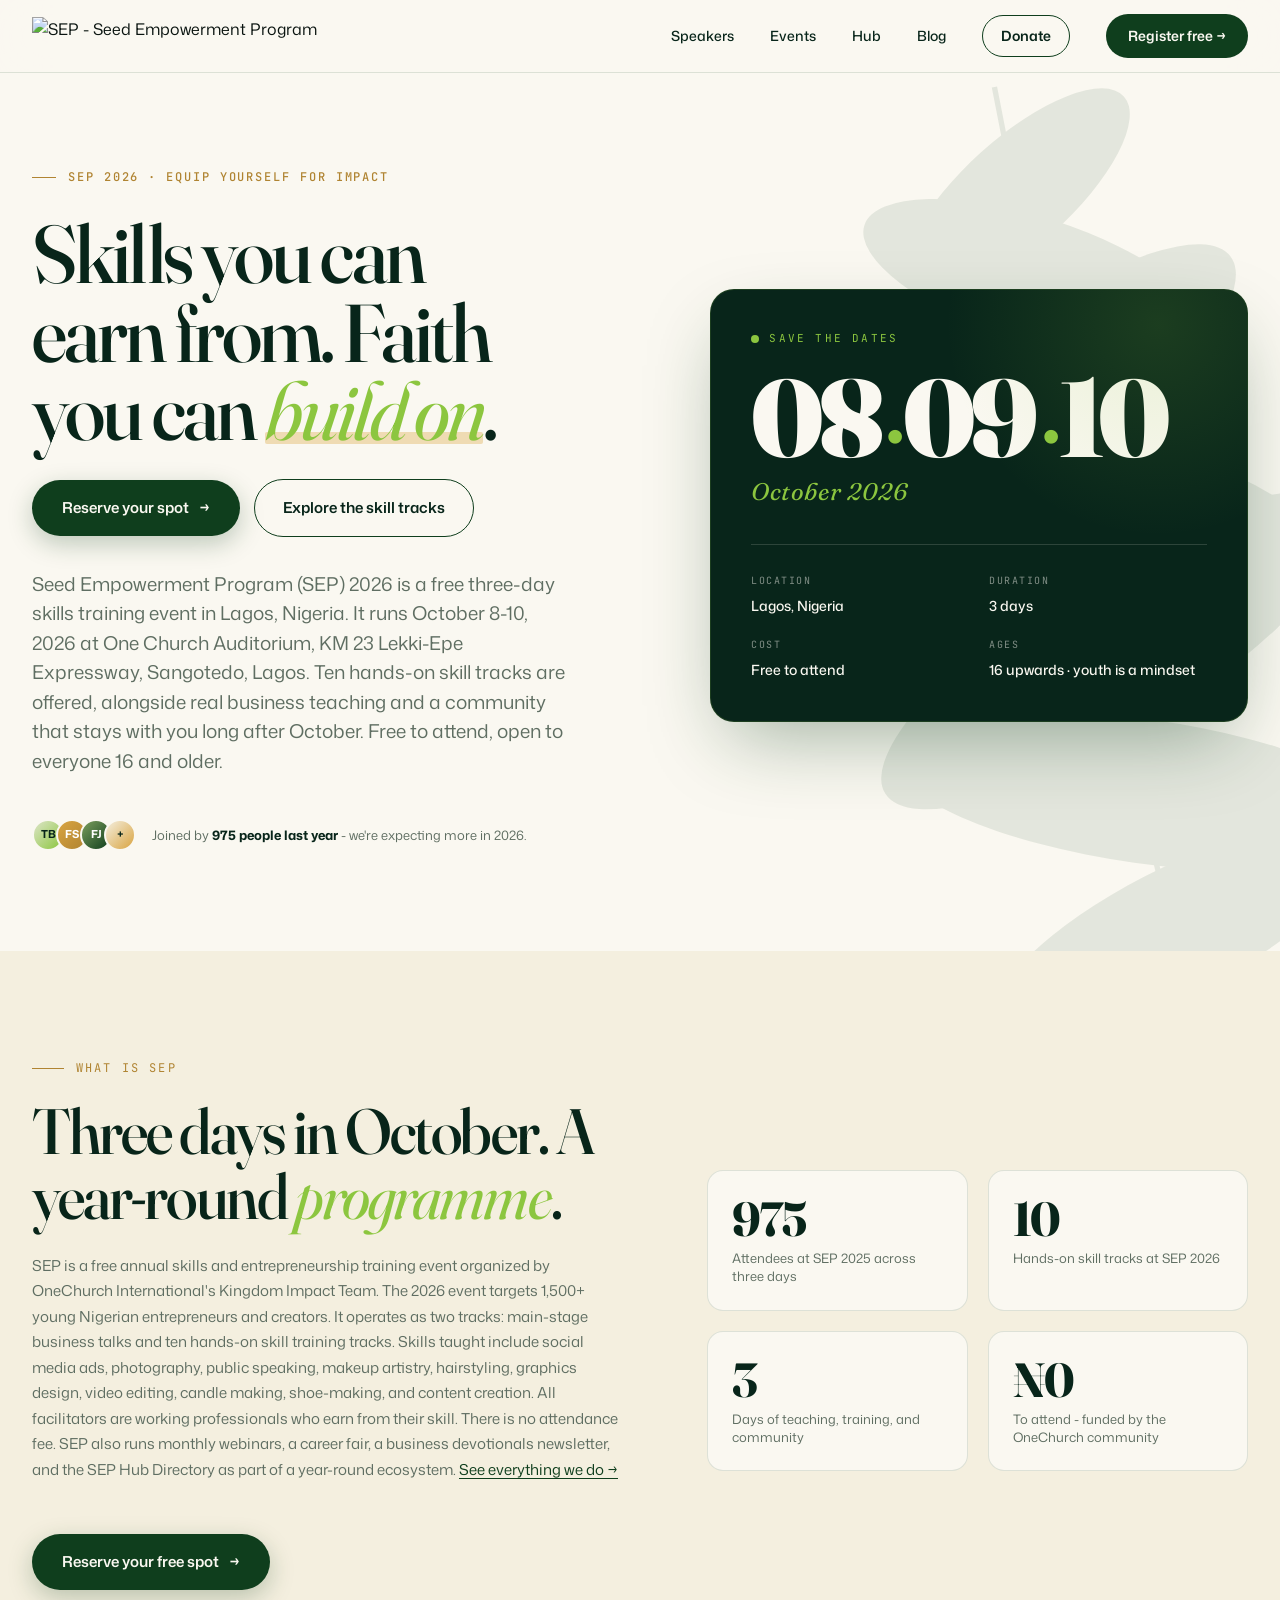
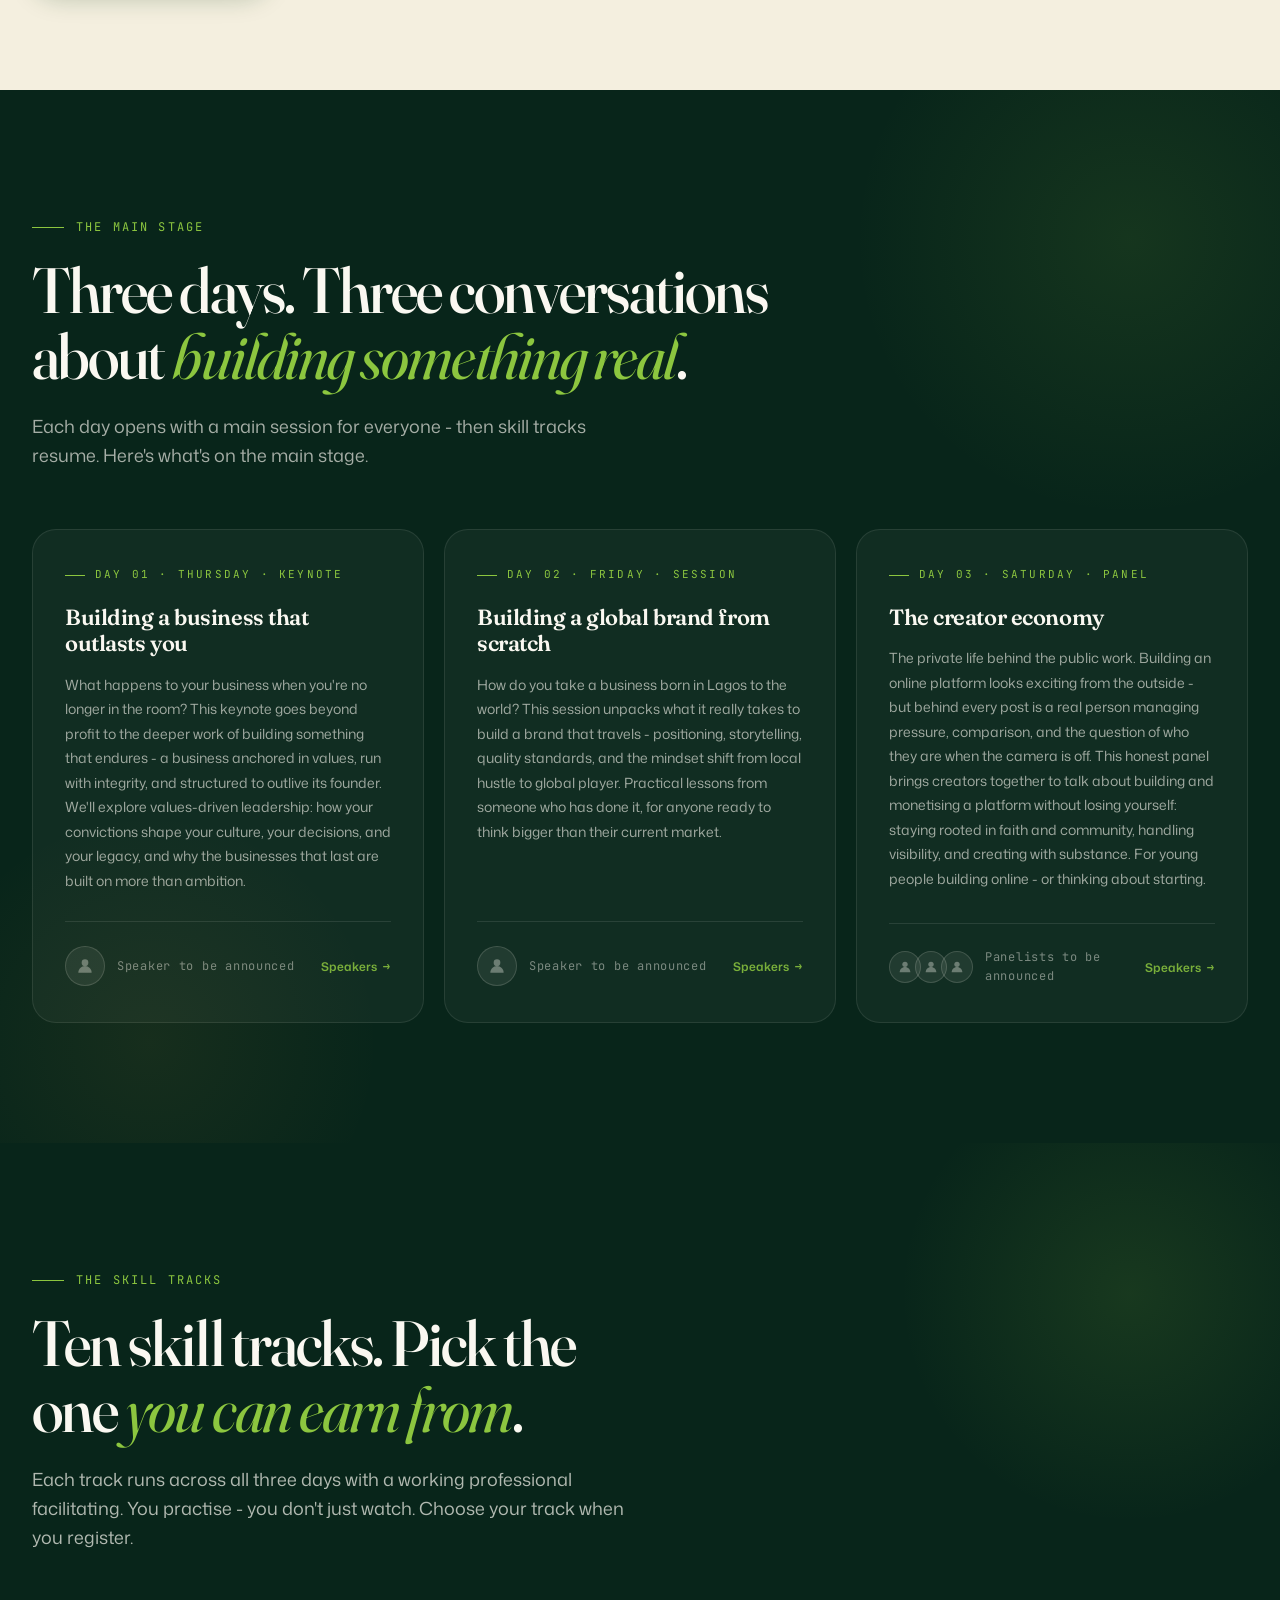
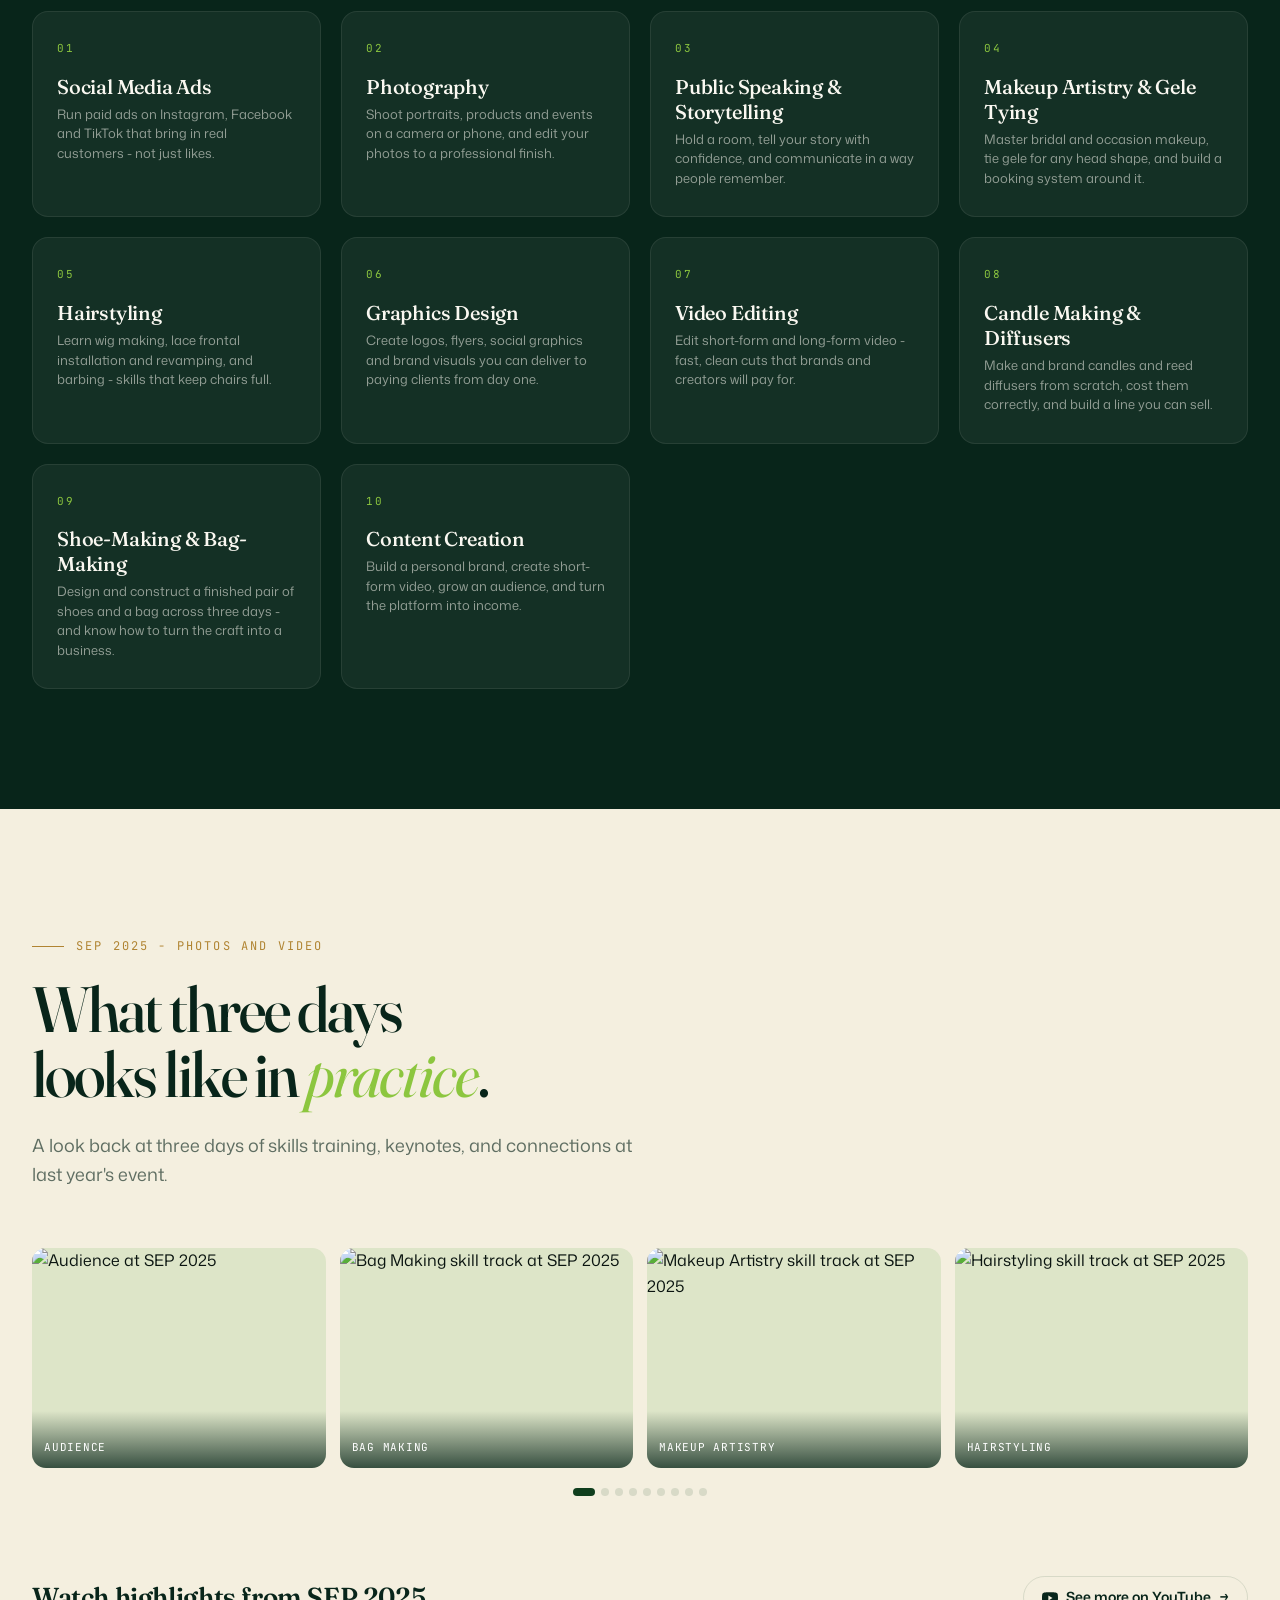
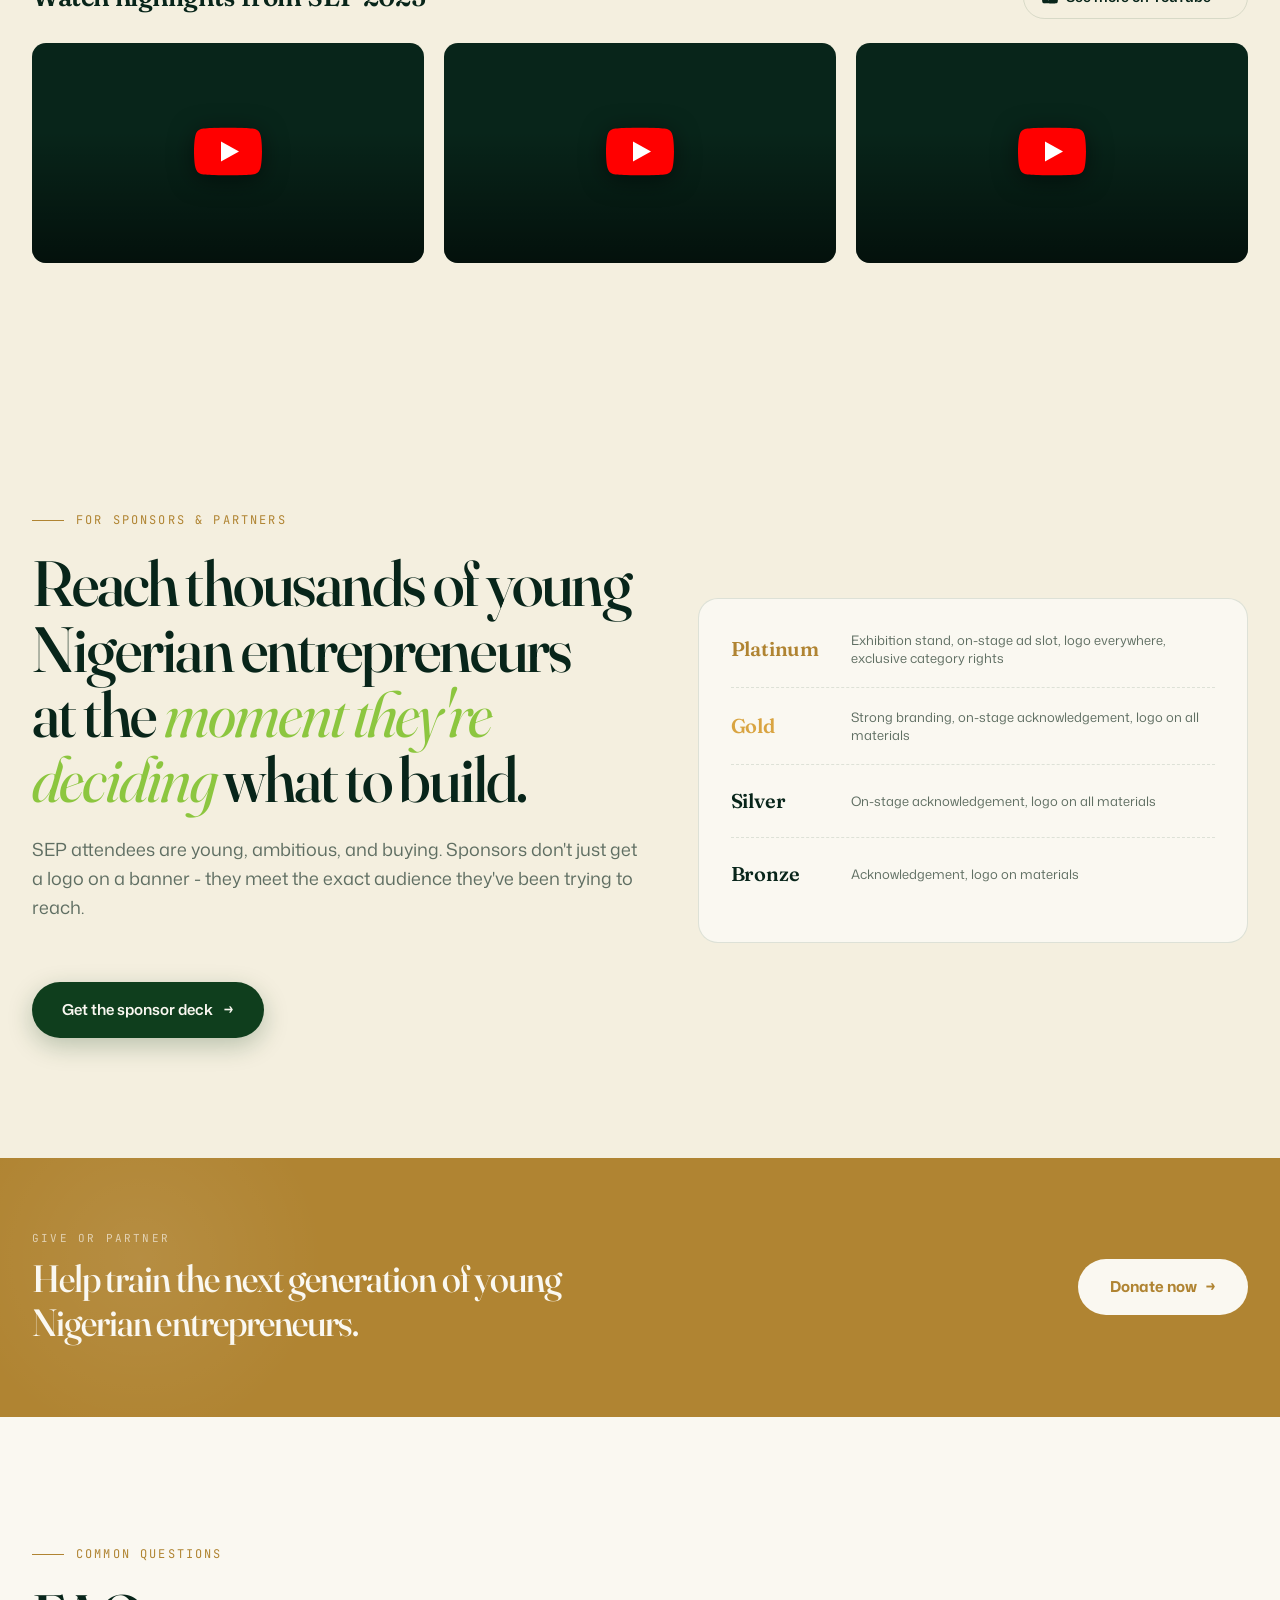
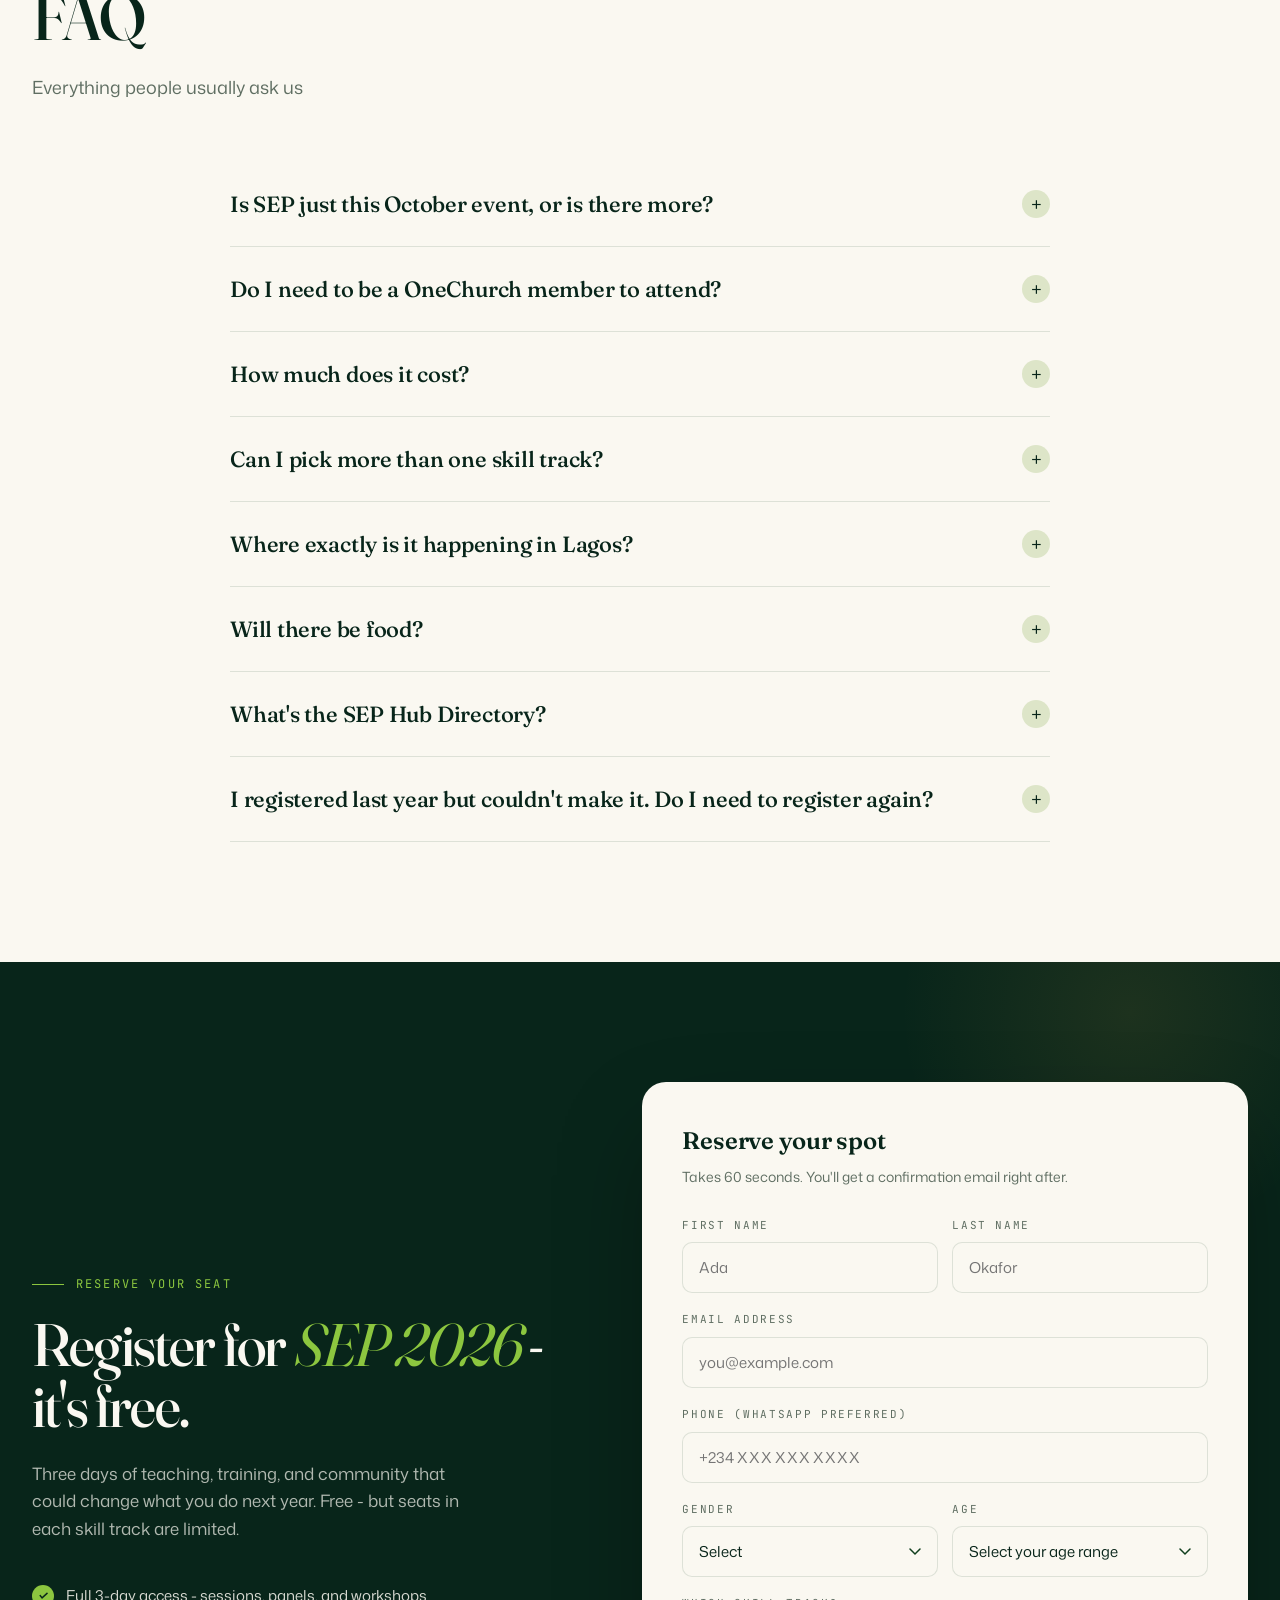
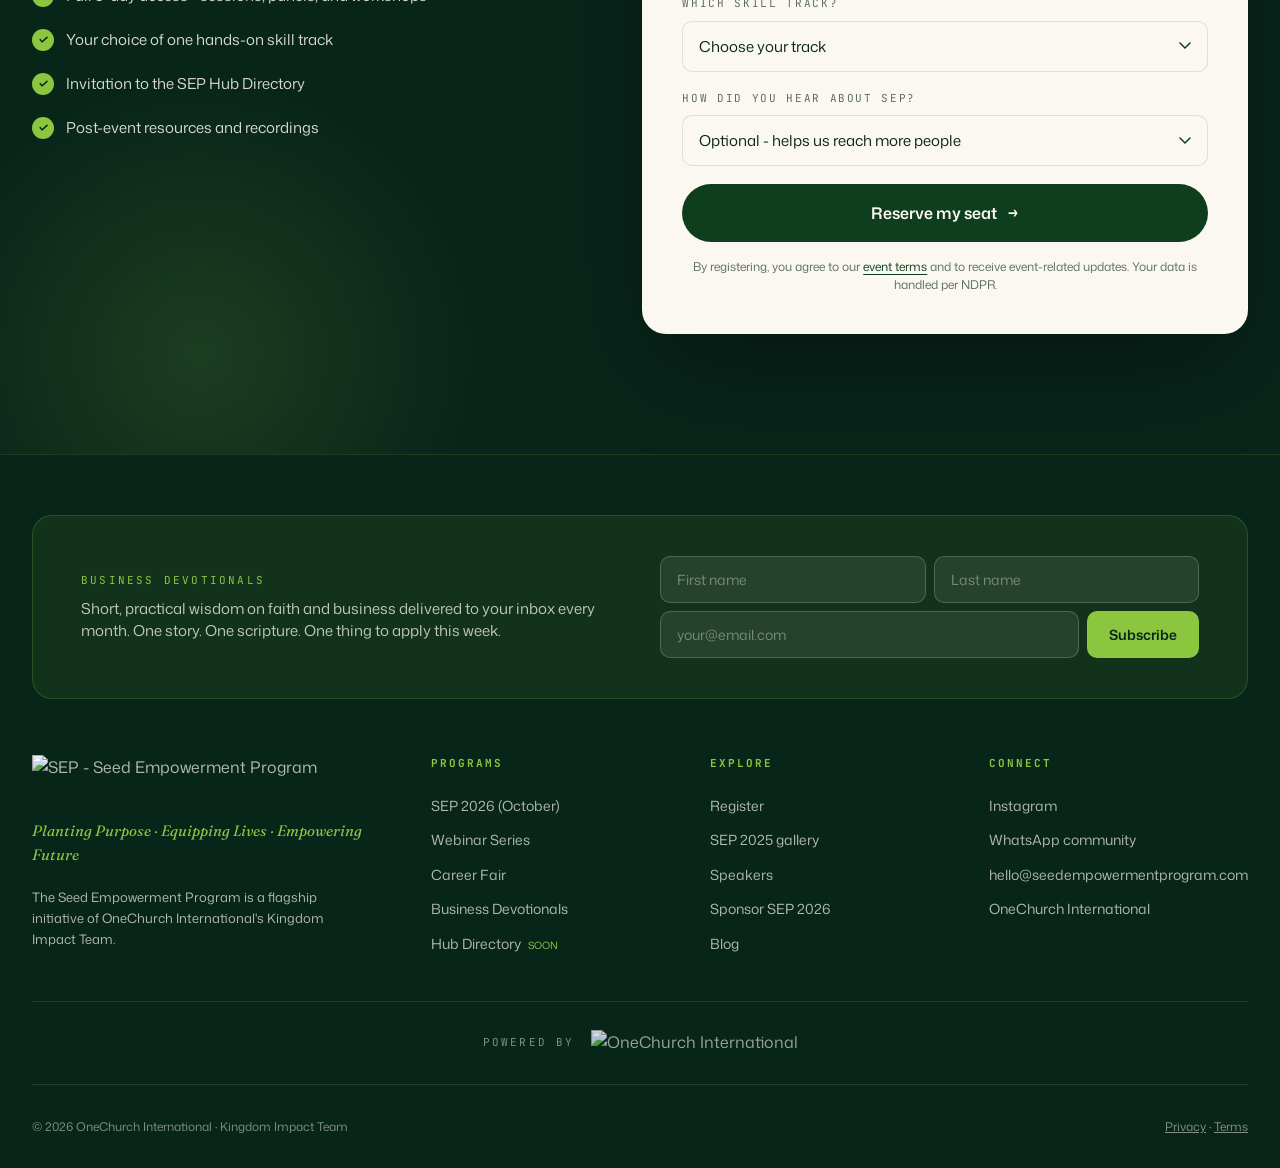
==== commit 1bd58a20: "Collect gender and age on the registration form Two required selects after the phone field, side by " ====
--- a/index.html
+++ b/index.html
@@ -734,6 +734,33 @@
             <input type="tel" name="phone" class="form-input" required placeholder="+234 XXX XXX XXXX">
             <div class="form-field-error" aria-live="polite"></div>
           </div>
+          <!-- Gender and age sit side by side on desktop and stack under 500px.
+               Both are required. Age is collected as a band, not an exact age,
+               and starts at 16 because SEP is open to 16 and older. -->
+          <div class="form-row two">
+            <div>
+              <label class="form-label">Gender</label>
+              <select name="gender" class="form-select" required>
+                <option value="">Select</option>
+                <option>Male</option>
+                <option>Female</option>
+              </select>
+              <div class="form-field-error" aria-live="polite"></div>
+            </div>
+            <div>
+              <label class="form-label">Age</label>
+              <select name="ageRange" class="form-select" required>
+                <option value="">Select your age range</option>
+                <option>16 - 20</option>
+                <option>21 - 25</option>
+                <option>26 - 30</option>
+                <option>31 - 40</option>
+                <option>41 - 50</option>
+                <option>51 and above</option>
+              </select>
+              <div class="form-field-error" aria-live="polite"></div>
+            </div>
+          </div>
           <div class="form-row">
             <label class="form-label">Which skill track?</label>
             <select name="skillTrack" class="form-select" required>
--- a/css/main.css
+++ b/css/main.css
@@ -3197,107 +3197,241 @@
   border-color: var(--lime);
 }
 
-/* ============ BUSINESS DEVOTIONAL POPUP ============ */
-.devos-popup {
+/* ============ TOP BANNERS (devotional) ============ */
+/* Pinned to the top of the viewport, above the nav, and stays there while   */
+/* the visitor scrolls. Nothing is covered: js/main.js pads the body by the  */
+/* bar height and offsets the fixed nav to match, so the page is pushed      */
+/* down. Position sticky cannot be used here because html and body carry     */
+/* overflow-x hidden, which stops sticky from pinning to the viewport.       */
+/* Opening animates max-height, and the body padding animates alongside it.  */
+.sep-banner {
   position: fixed;
-  bottom: 28px;
-  right: 28px;
-  width: 320px;
-  max-width: calc(100vw - 32px);
+  top: 0;
+  left: 0;
+  right: 0;
+  z-index: 9500;
+  background: var(--forest-deep);
+  color: var(--paper);
+  border-bottom: 1.5px solid var(--amber);
+  max-height: 0;
+  overflow: hidden;
+  opacity: 0;
+  transition: max-height 0.42s ease, opacity 0.3s ease;
+}
+.sep-banner.show {
+  max-height: 160px;
+  opacity: 1;
+}
+.sep-banner.hide {
+  max-height: 0;
+  opacity: 0;
+  transition: max-height 0.3s ease, opacity 0.22s ease;
+}
+
+.sep-banner-inner {
+  max-width: 1280px;
+  margin: 0 auto;
+  padding: 13px 32px;
+  display: flex;
+  align-items: center;
+  gap: 18px;
+}
+.sep-banner-label {
+  font-family: var(--font-mono);
+  font-size: 9.5px;
+  letter-spacing: 0.2em;
+  text-transform: uppercase;
+  color: var(--lime);
+  flex-shrink: 0;
+}
+
+/* Scrolling message. Same technique as .marquee-track above: the track holds */
+/* two identical copies and slides left by 50%, so the loop is seamless and   */
+/* the full devotional is always readable, never clipped.                    */
+.sep-banner-marquee {
+  flex: 1;
+  min-width: 0;
+  overflow: hidden;
+  /* Fade the text at both edges so it does not pop in and out abruptly */
+  -webkit-mask-image: linear-gradient(to right, transparent, #000 40px, #000 calc(100% - 40px), transparent);
+  mask-image: linear-gradient(to right, transparent, #000 40px, #000 calc(100% - 40px), transparent);
+}
+.sep-banner-track {
+  display: flex;
+  width: max-content;
+  white-space: nowrap;
+  animation: marquee 30s linear infinite;
+}
+.sep-banner-track > span {
+  display: inline-flex;
+  align-items: baseline;
+  gap: 14px;
+  padding-right: 56px;
+}
+.sep-banner-text {
+  font-size: 14px;
+  line-height: 1.45;
+  color: var(--paper);
+}
+.sep-banner-verse {
+  font-family: var(--font-mono);
+  font-size: 11px;
+  letter-spacing: 0.08em;
+  color: var(--lime);
+}
+.sep-banner-cta {
+  flex-shrink: 0;
+  font-family: var(--font-body);
+  font-size: 13px;
+  font-weight: 600;
+  padding: 9px 18px;
+  border-radius: 100px;
+  background: var(--lime);
+  color: var(--forest-deep);
+  white-space: nowrap;
+  transition: background 0.2s, color 0.2s;
+}
+/* Desktop shows the descriptive label, phones show the short one */
+.sep-banner-cta-short { display: none; }
+
+.sep-banner-cta:hover {
+  background: var(--paper);
+  color: var(--forest-deep);
+}
+.sep-banner-close {
+  flex-shrink: 0;
+  background: none;
+  border: none;
+  cursor: pointer;
+  font-size: 22px;
+  line-height: 1;
+  padding: 0 0 0 4px;
+  color: rgba(250, 248, 241, 0.55);
+  transition: color 0.2s;
+}
+.sep-banner-close:hover { color: var(--paper); }
+
+@media (max-width: 760px) {
+  .sep-banner-inner { padding: 10px 14px; gap: 10px; }
+  .sep-banner-label { display: none; }
+  .sep-banner-text { font-size: 10.5px; }
+  .sep-banner-verse { font-size: 10.5px; }
+  /* Smaller CTA gives the scrolling message more of the bar */
+  .sep-banner-cta { font-size: 11px; padding: 7px 12px; }
+  .sep-banner-cta-long { display: none; }
+  .sep-banner-cta-short { display: inline; }
+}
+
+/* Phones: tighter again, the message window is the scarce space here */
+@media (max-width: 480px) {
+  .sep-banner-inner { padding: 9px 12px; gap: 8px; }
+  .sep-banner-text { font-size: 10.5px; }
+  .sep-banner-verse { font-size: 10.5px; }
+  .sep-banner-cta { font-size: 10.5px; padding: 6px 11px; }
+  .sep-banner-close { font-size: 20px; }
+}
+
+/* Hold the message still for anyone who asked for reduced motion */
+@media (prefers-reduced-motion: reduce) {
+  .sep-banner { transition: none; }
+  .sep-banner-track { animation: none; }
+  .sep-banner-marquee { overflow-x: auto; }
+}
+
+/* ============ REGISTER MODAL ============ */
+/* Centred nudge toward the registration form, shown once at 15 seconds.  */
+/* Follows the same overlay pattern as the gallery lightbox above: fixed  */
+/* inset 0, flex centring, and the shared fadeIn keyframe. The dim is     */
+/* lighter than the lightbox so the page stays readable behind it.        */
+.reg-modal {
+  position: fixed;
+  inset: 0;
+  z-index: 9800;
+  background: rgba(8, 21, 15, 0.62);
+  backdrop-filter: blur(4px);
+  -webkit-backdrop-filter: blur(4px);
+  display: flex;
+  align-items: center;
+  justify-content: center;
+  padding: 24px;
+  animation: fadeIn 0.2s ease;
+}
+.reg-modal.hide { animation: none; opacity: 0; transition: opacity 0.22s ease; }
+
+.reg-modal-card {
+  position: relative;
+  width: 100%;
+  max-width: 460px;
   background: var(--paper);
   border: 1.5px solid var(--amber);
   border-radius: 18px;
-  box-shadow: 0 8px 32px rgba(0, 0, 0, 0.12), 0 2px 8px rgba(0, 0, 0, 0.06);
-  padding: 22px 22px 18px;
-  z-index: 9000;
-  transform: translateY(24px);
+  box-shadow: 0 18px 60px rgba(0, 0, 0, 0.32);
+  padding: 32px 32px 28px;
+  transform: translateY(12px) scale(0.98);
   opacity: 0;
-  transition: transform 0.42s cubic-bezier(0.34, 1.56, 0.64, 1), opacity 0.32s ease;
-  pointer-events: none;
-}
-.devos-popup.show {
-  transform: translateY(0);
+  transition: transform 0.38s cubic-bezier(0.34, 1.56, 0.64, 1), opacity 0.28s ease;
+}
+.reg-modal.show .reg-modal-card {
+  transform: translateY(0) scale(1);
   opacity: 1;
-  pointer-events: auto;
-}
-.devos-popup.hide {
-  transform: translateY(20px);
-  opacity: 0;
-  pointer-events: none;
-  transition: transform 0.28s ease-in, opacity 0.25s ease-in;
-}
-.devos-popup-header {
-  display: flex;
-  align-items: center;
-  justify-content: space-between;
-  margin-bottom: 14px;
-}
-.devos-popup-label {
+}
+.reg-modal-label {
   font-family: var(--font-mono);
   font-size: 9.5px;
   letter-spacing: 0.2em;
   text-transform: uppercase;
-  color: var(--forest);
-}
-.devos-popup-close {
+  color: var(--amber-deep);
+  display: block;
+  margin-bottom: 12px;
+}
+.reg-modal-text {
+  font-size: 16px;
+  line-height: 1.6;
+  color: var(--forest-deep);
+  margin-bottom: 22px;
+}
+.reg-modal-cta {
+  display: inline-flex;
+  align-items: center;
+  gap: 10px;
+  font-family: var(--font-body);
+  font-size: 14px;
+  font-weight: 600;
+  padding: 13px 24px;
+  border-radius: 100px;
+  background: var(--forest);
+  color: var(--paper);
+  transition: background 0.2s, color 0.2s;
+}
+.reg-modal-cta:hover {
+  background: var(--lime);
+  color: var(--forest-deep);
+}
+.reg-modal-close {
+  position: absolute;
+  top: 14px;
+  right: 16px;
   background: none;
   border: none;
   cursor: pointer;
-  font-size: 18px;
+  font-size: 24px;
   line-height: 1;
+  padding: 0;
   color: var(--muted);
-  padding: 2px 4px;
-  border-radius: 6px;
-  transition: color 0.2s, background 0.2s;
-}
-.devos-popup-close:hover {
-  color: var(--forest-deep);
-  background: var(--paper-warm);
-}
-.devos-popup-text {
-  font-size: 14px;
-  color: var(--forest-deep);
-  line-height: 1.65;
-  font-style: italic;
-  margin-bottom: 10px;
-}
-.devos-popup-verse {
-  font-family: var(--font-mono);
-  font-size: 11px;
-  letter-spacing: 0.06em;
-  color: var(--amber-deep);
-  margin-bottom: 18px;
-}
-.devos-popup-cta {
-  display: block;
-  width: 100%;
-  padding: 12px 16px;
-  background: var(--forest-deep);
-  color: var(--paper);
-  border-radius: 10px;
-  font-size: 13px;
-  font-weight: 600;
-  text-align: center;
-  text-decoration: none;
-  transition: background 0.2s, color 0.2s;
-  box-sizing: border-box;
-}
-.devos-popup-cta:hover { background: var(--lime); color: var(--forest-deep); }
-
-/* Floating card on mobile — side margins, fully rounded */
-@media (max-width: 600px) {
-  .devos-popup {
-    bottom: 12px;
-    left: 12px;
-    right: 12px;
-    width: auto;
-    max-width: none;
-    border-radius: 18px;
-    border: 1.5px solid var(--amber);
-    transform: translateY(calc(100% + 24px));
-  }
-  .devos-popup.show { transform: translateY(0); }
-  .devos-popup.hide { transform: translateY(calc(100% + 24px)); }
+  transition: color 0.2s;
+}
+.reg-modal-close:hover { color: var(--forest-deep); }
+
+@media (max-width: 480px) {
+  .reg-modal { padding: 16px; }
+  .reg-modal-card { padding: 26px 22px 24px; }
+  .reg-modal-text { font-size: 15px; }
+}
+
+/* Respect a reduced-motion preference, matching the block at the end of this file */
+@media (prefers-reduced-motion: reduce) {
+  .reg-modal { animation: none; }
+  .reg-modal-card { transition: none; transform: none; opacity: 1; }
 }
 
 /* Hub audience grid (2-col variant of hub-how-grid) */
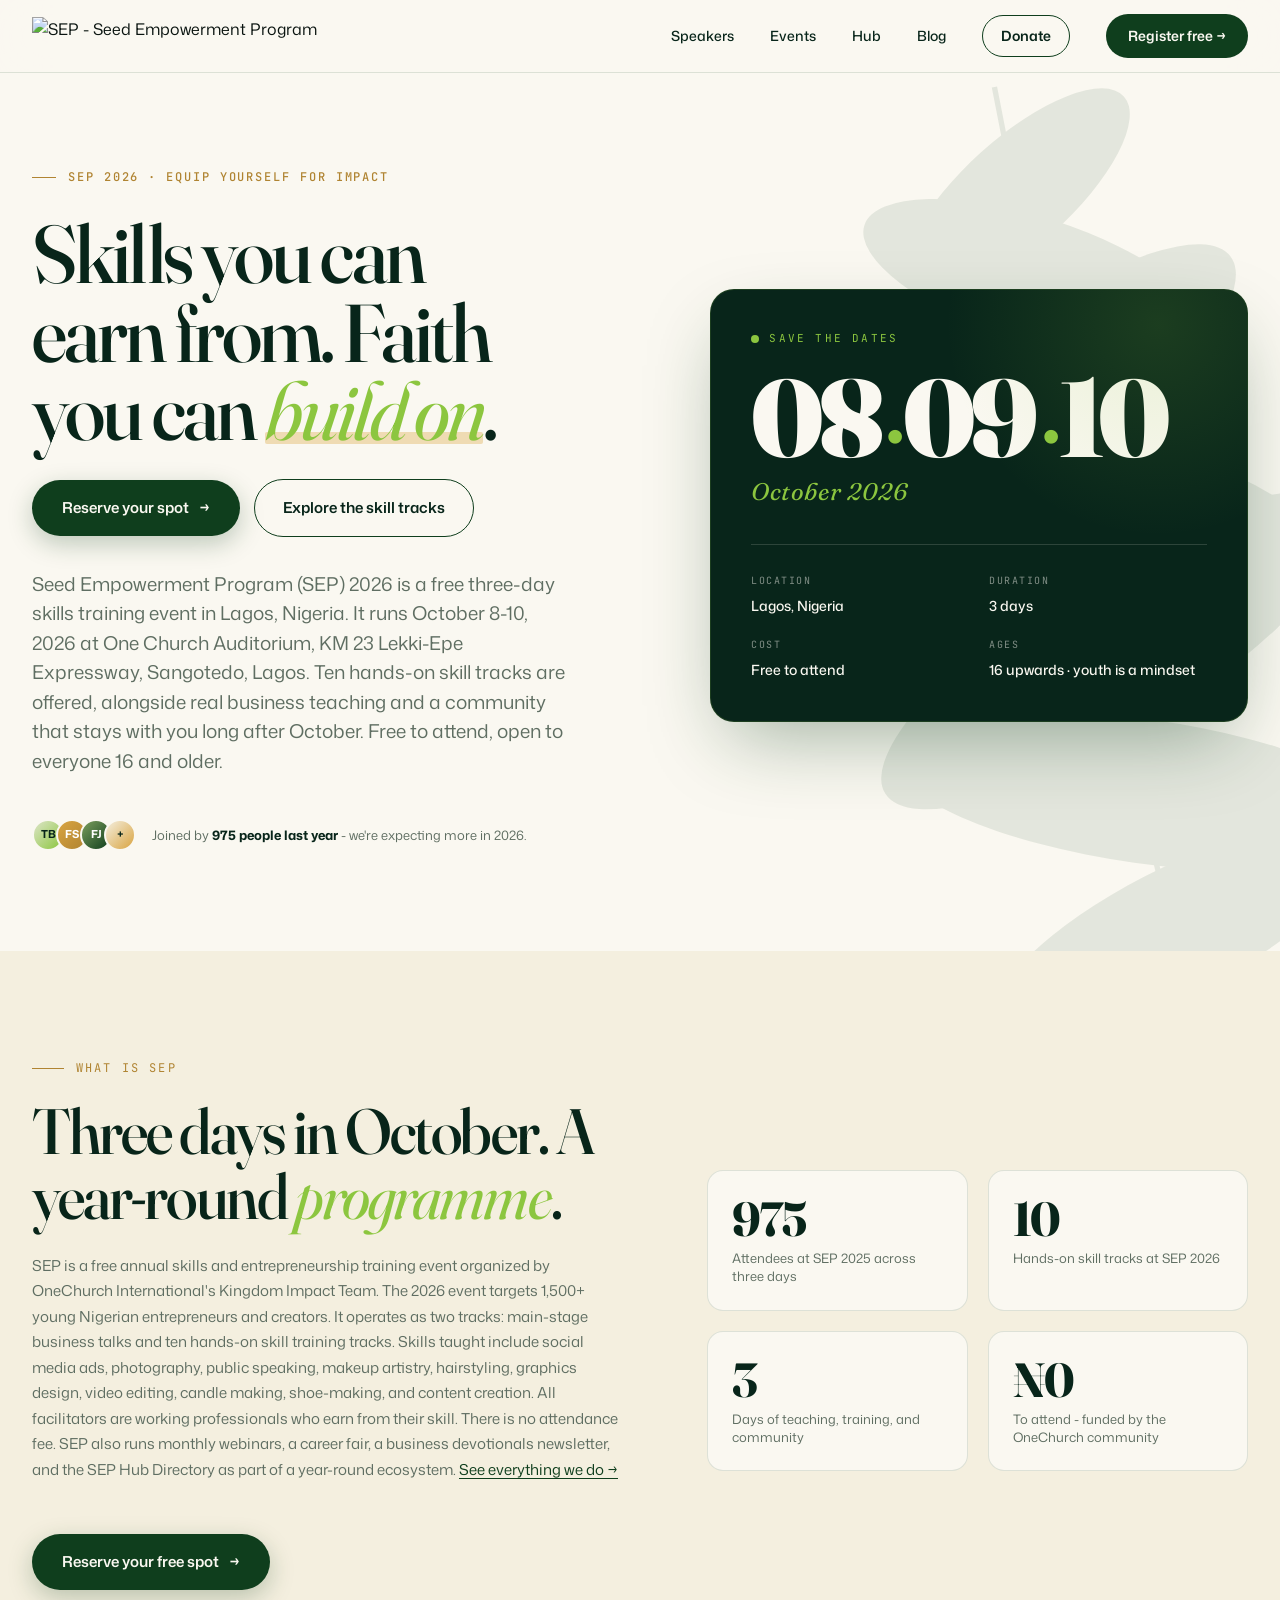
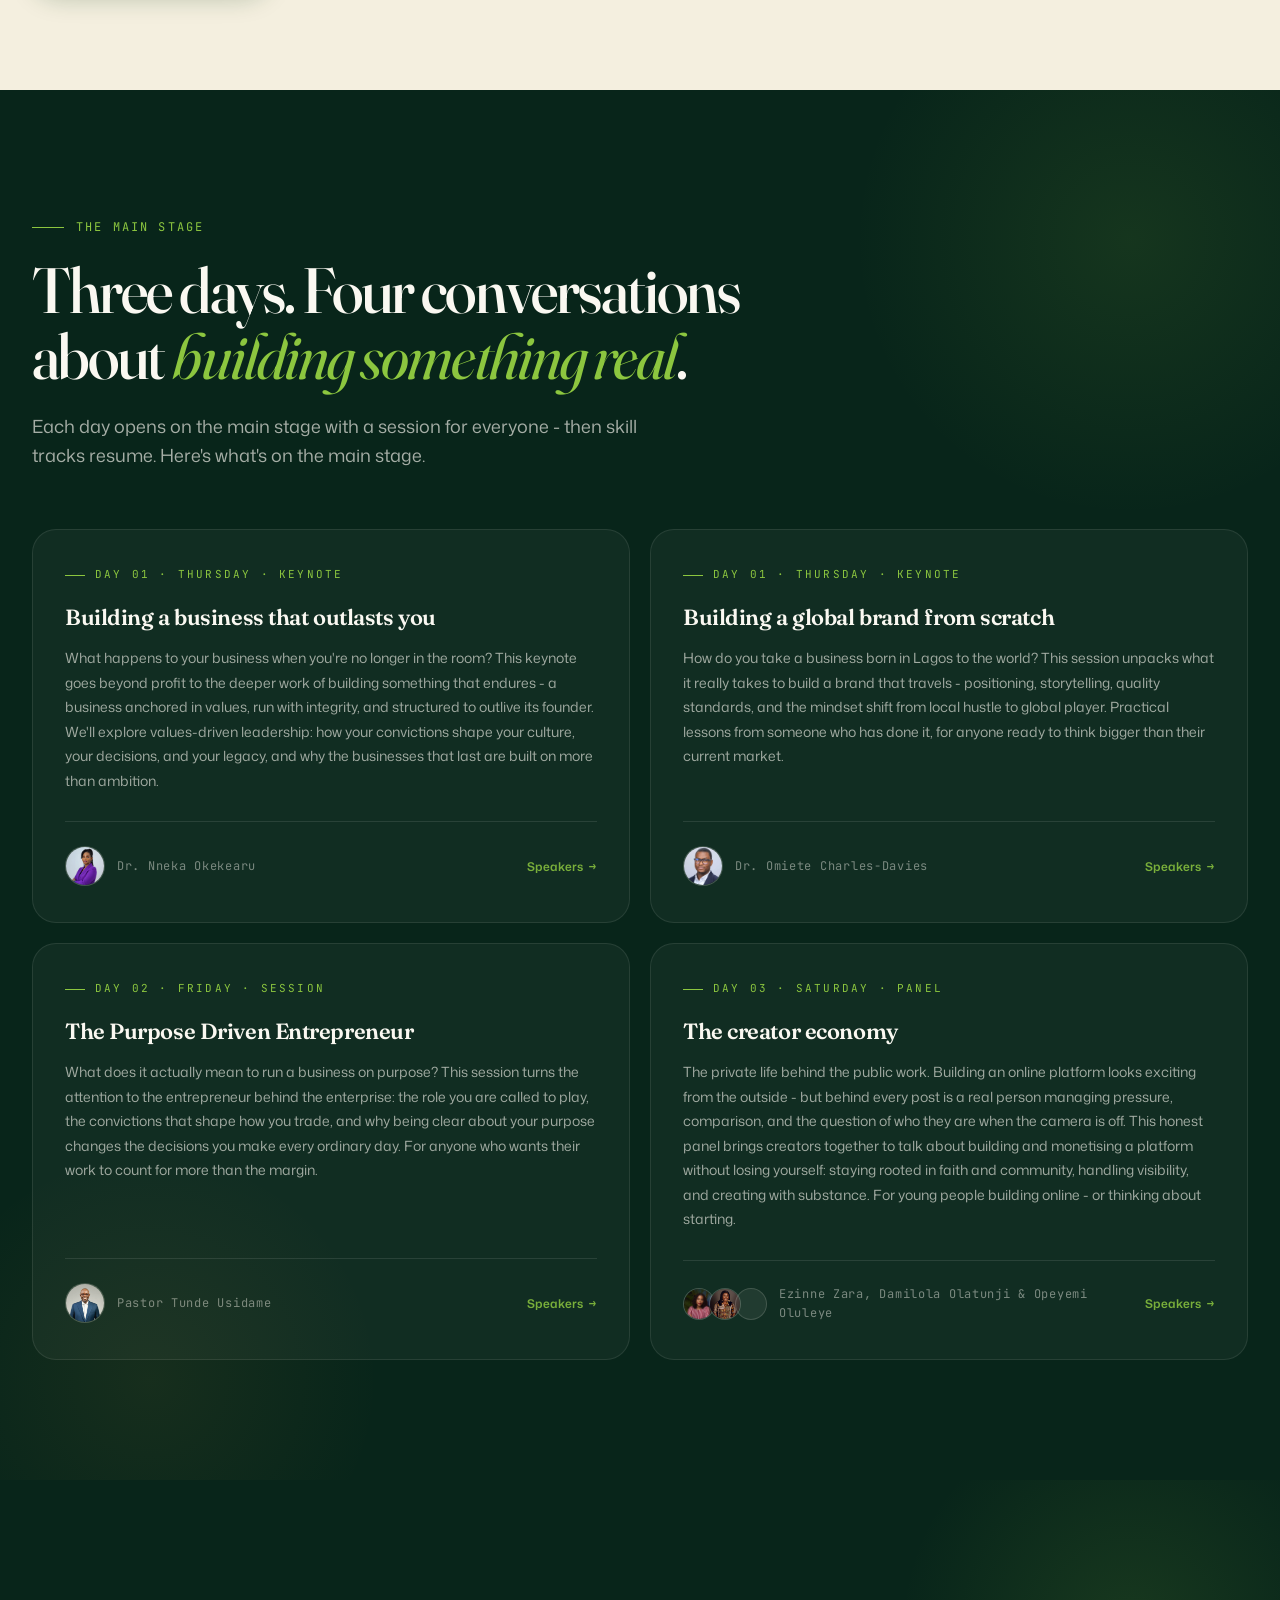
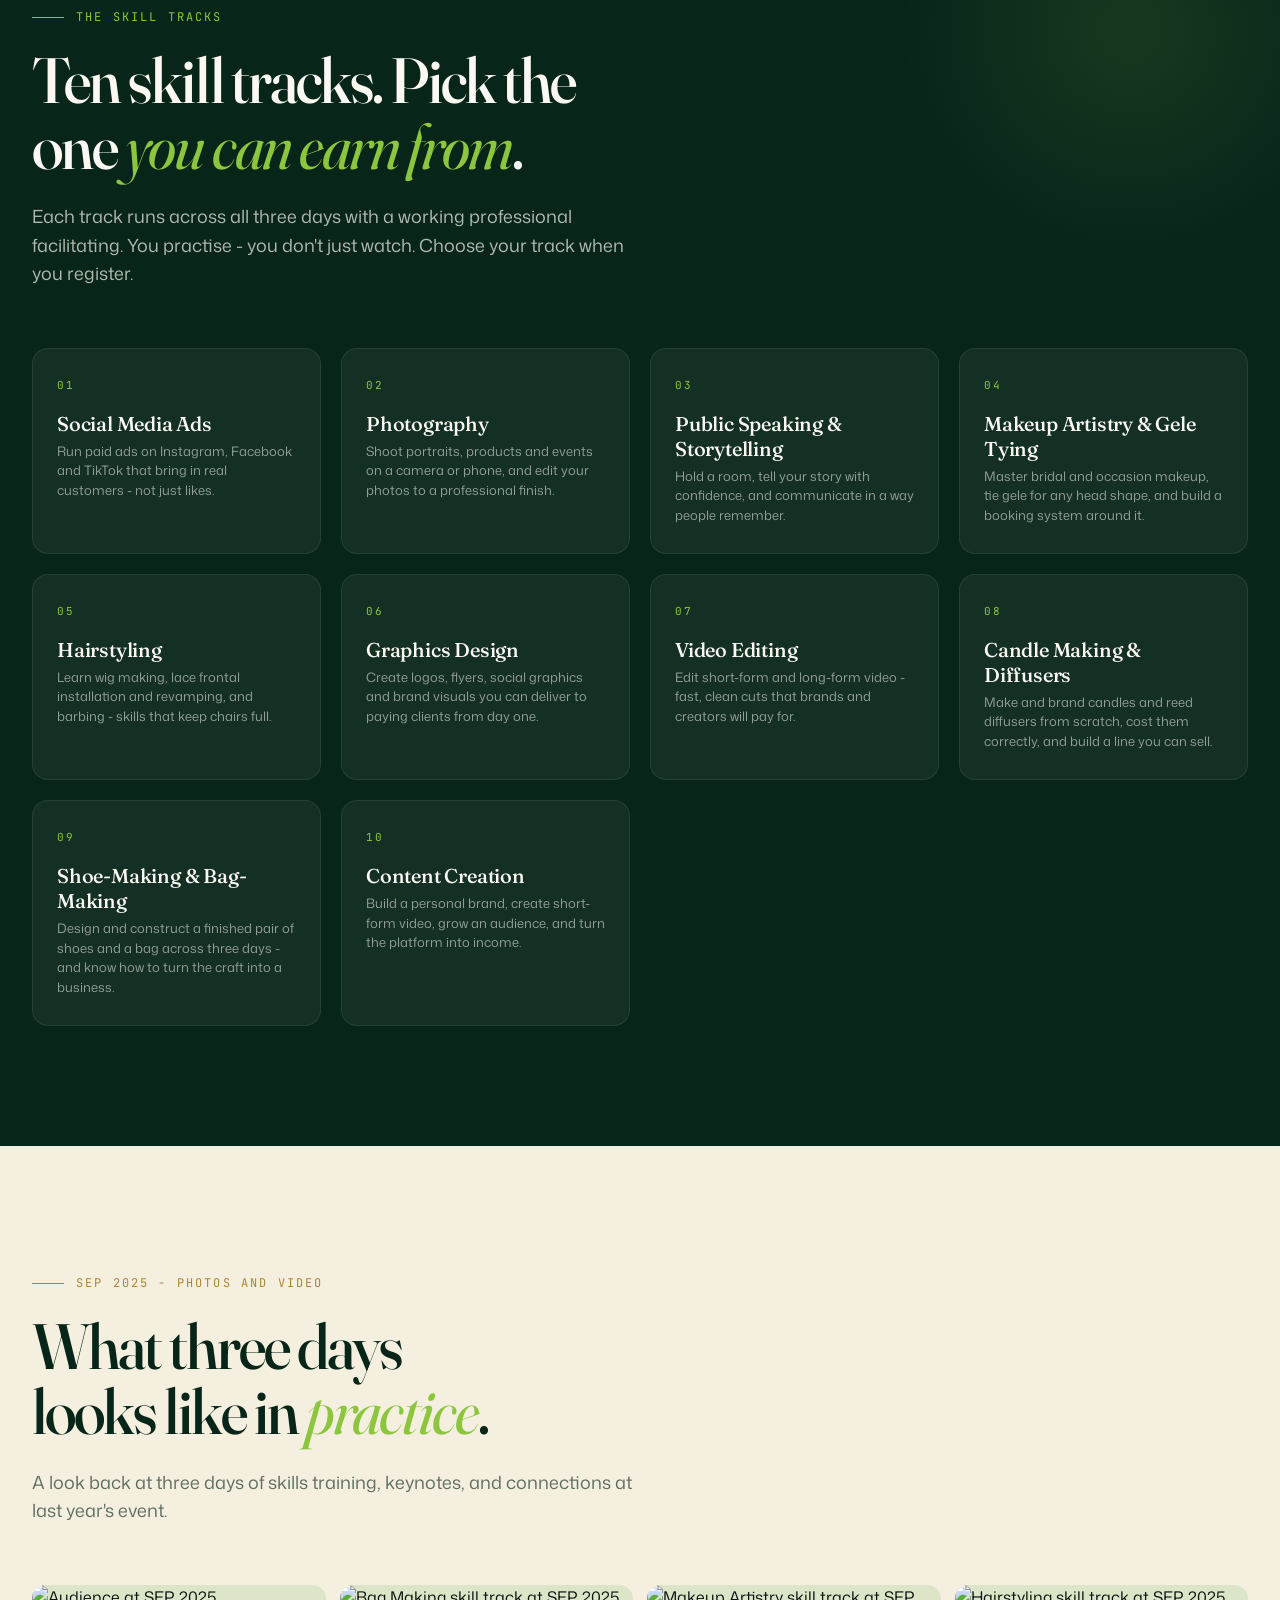
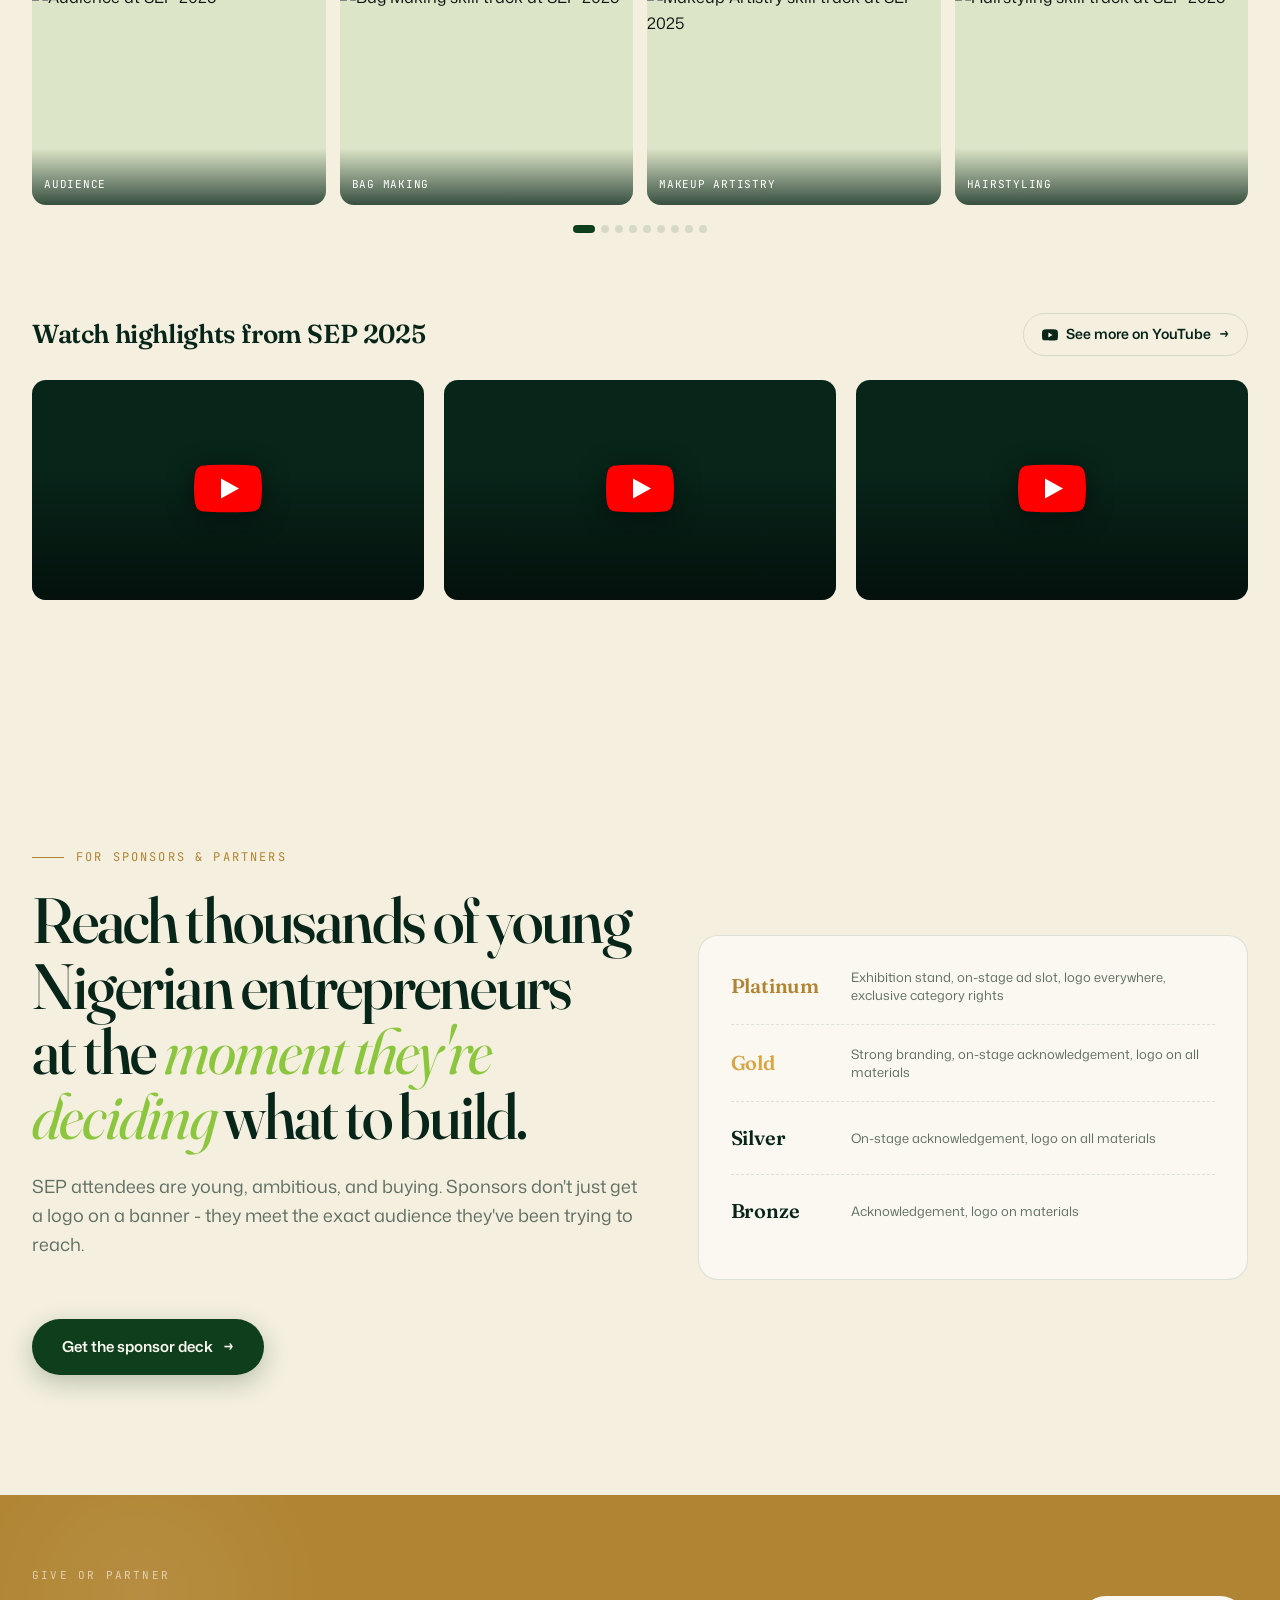
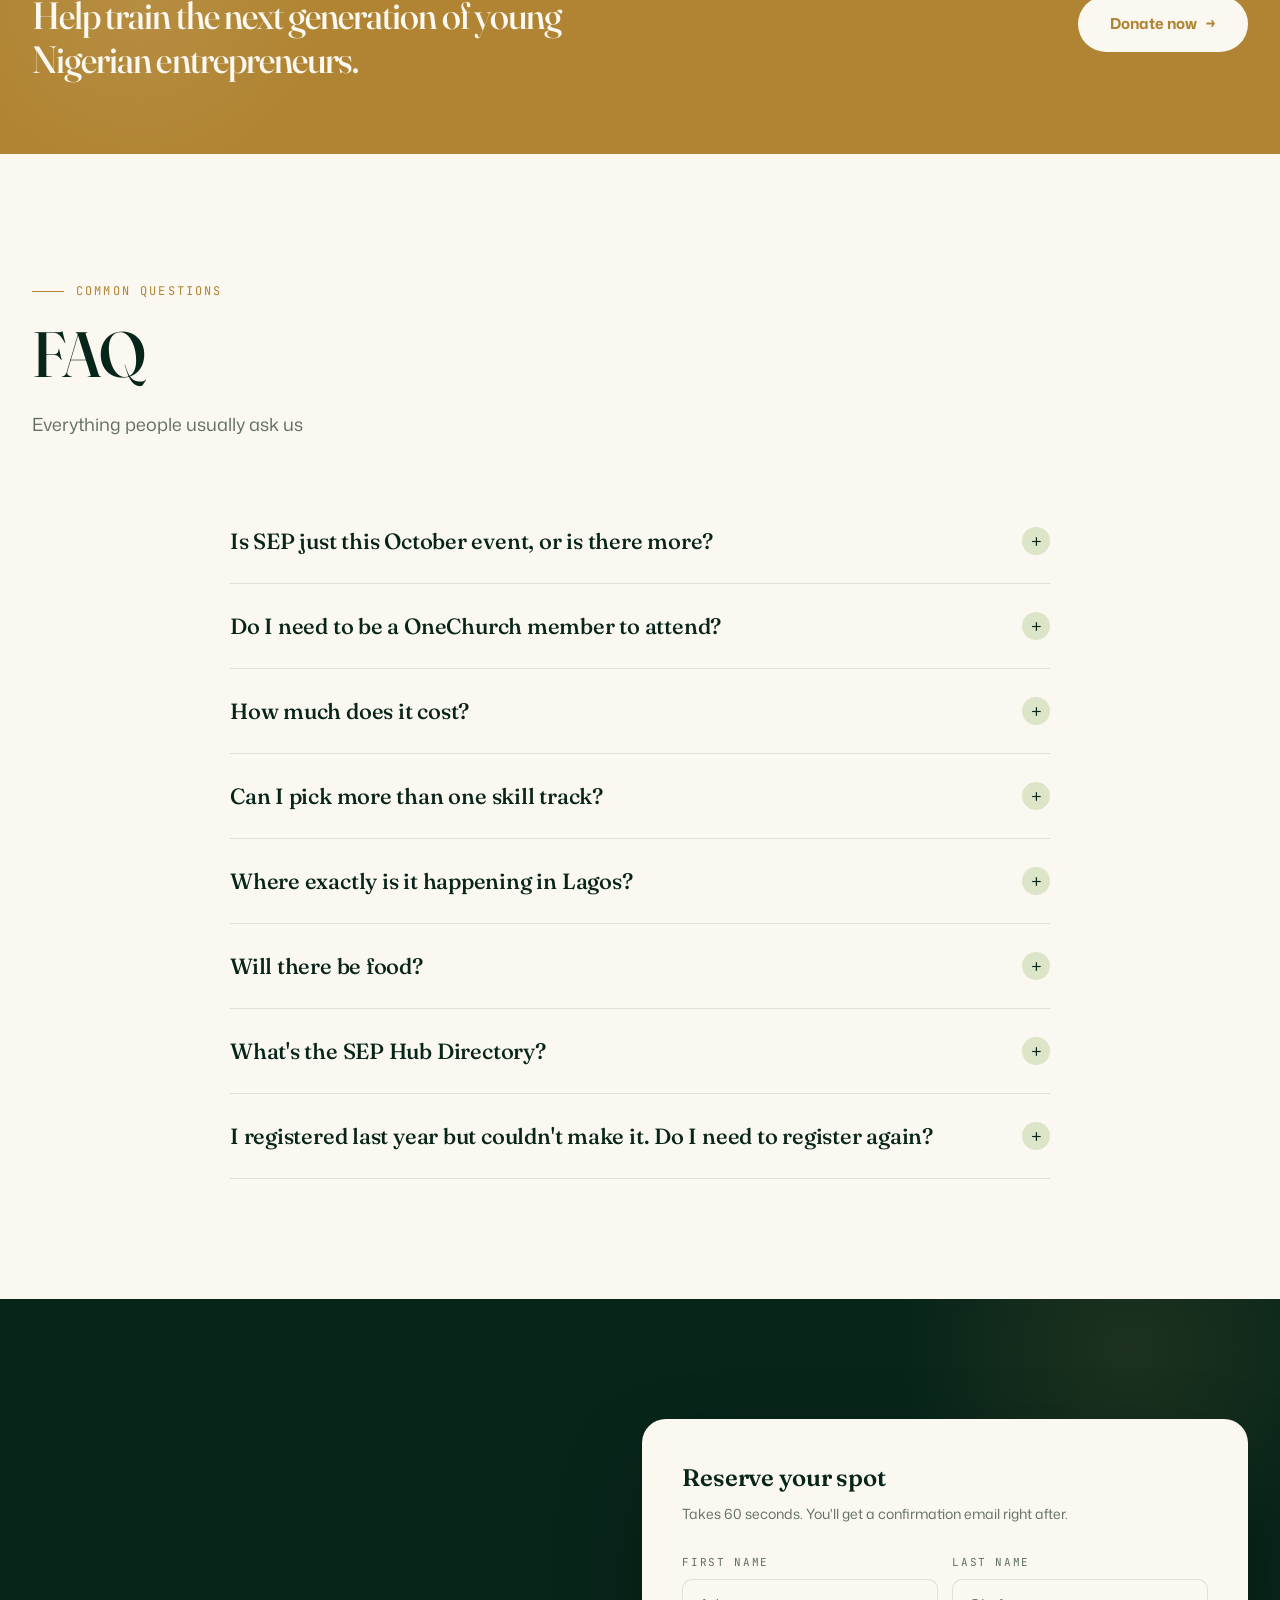
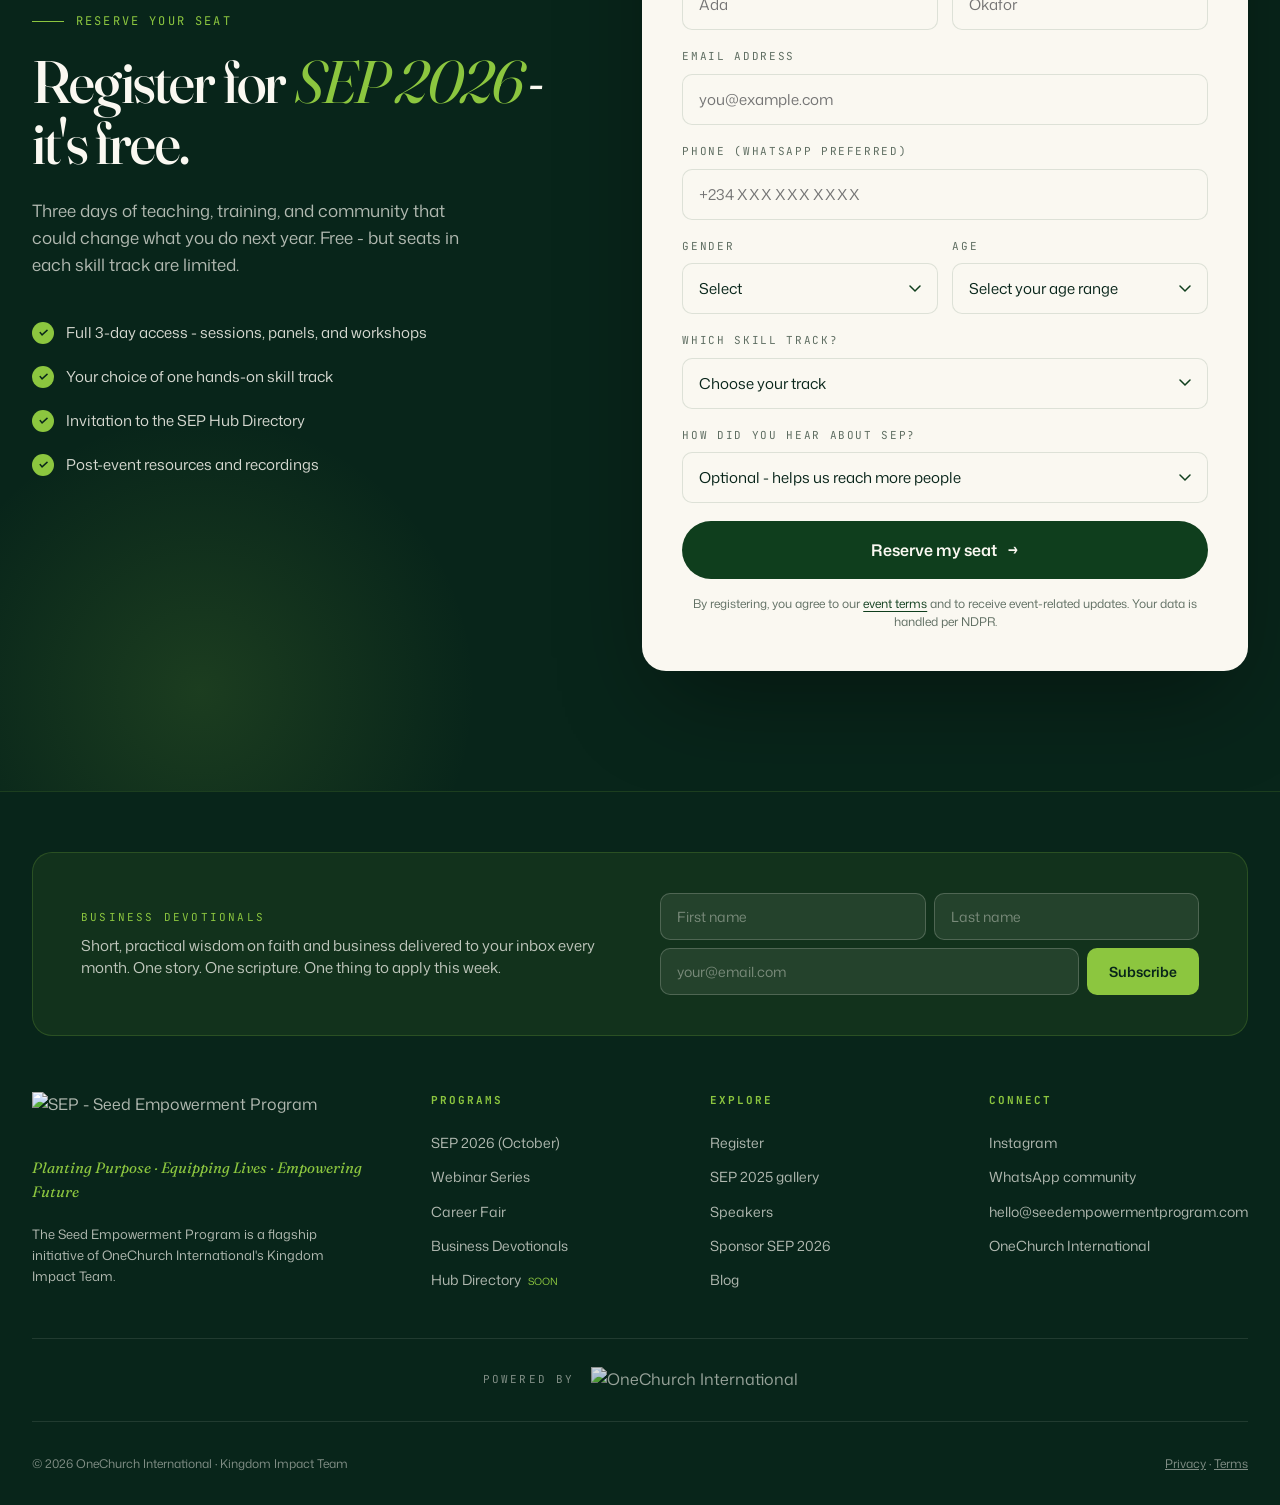
==== commit 03f49b81: "Announce the first six speakers with photos Six speakers across four main stage sessions: Dr. Nneka " ====
--- a/index.html
+++ b/index.html
@@ -314,8 +314,8 @@
 <section class="three-days" id="sessions">
   <div class="container">
     <div class="section-label">The main stage</div>
-    <h2 class="section-title">Three days. Three conversations about <em>building something real</em>.</h2>
-    <p class="section-sub" style="color: rgba(250,248,241,.65);">Each day opens with a main session for everyone - then skill tracks resume. Here's what's on the main stage.</p>
+    <h2 class="section-title">Three days. Four conversations about <em>building something real</em>.</h2>
+    <p class="section-sub" style="color: rgba(250,248,241,.65);">Each day opens on the main stage with a session for everyone - then skill tracks resume. Here's what's on the main stage.</p>
 
     <div class="three-days-grid">
 
@@ -328,31 +328,51 @@
           <div style="display: flex; align-items: center; gap: 12px;">
             <div class="day-session-avatars">
               <div class="silhouette-avatar">
-                <svg viewBox="0 0 24 24" fill="currentColor" width="20" height="20"><circle cx="12" cy="8" r="4"/><path d="M4 20c0-4.4 3.6-8 8-8s8 3.6 8 8"/></svg>
+                <img src="gallery/nneka-okekearu.webp" alt="Dr. Nneka Okekearu" class="day-avatar-photo" loading="lazy" decoding="async">
               </div>
             </div>
             <div class="day-session-speaker-info">
-              <div class="day-session-speaker-label">Speaker to be announced</div>
+              <div class="day-session-speaker-label">Dr. Nneka Okekearu</div>
             </div>
           </div>
           <a href="speakers.html" class="day-session-link">Speakers <span>→</span></a>
         </div>
       </div>
 
-      <!-- Day 2 Session -->
+      <!-- Day 1 Second keynote -->
       <div class="day-session-card">
-        <div class="day-session-tag">Day 02 · Friday · Session</div>
+        <div class="day-session-tag">Day 01 · Thursday · Keynote</div>
         <div class="day-session-title">Building a global brand from scratch</div>
         <p class="day-session-desc">How do you take a business born in Lagos to the world? This session unpacks what it really takes to build a brand that travels - positioning, storytelling, quality standards, and the mindset shift from local hustle to global player. Practical lessons from someone who has done it, for anyone ready to think bigger than their current market.</p>
         <div class="day-session-footer">
           <div style="display: flex; align-items: center; gap: 12px;">
             <div class="day-session-avatars">
               <div class="silhouette-avatar">
-                <svg viewBox="0 0 24 24" fill="currentColor" width="20" height="20"><circle cx="12" cy="8" r="4"/><path d="M4 20c0-4.4 3.6-8 8-8s8 3.6 8 8"/></svg>
+                <img src="gallery/omiete-charles-davies.webp" alt="Dr. Omiete Charles-Davies" class="day-avatar-photo" loading="lazy" decoding="async">
               </div>
             </div>
             <div class="day-session-speaker-info">
-              <div class="day-session-speaker-label">Speaker to be announced</div>
+              <div class="day-session-speaker-label">Dr. Omiete Charles-Davies</div>
+            </div>
+          </div>
+          <a href="speakers.html" class="day-session-link">Speakers <span>→</span></a>
+        </div>
+      </div>
+
+      <!-- Day 2 Session -->
+      <div class="day-session-card">
+        <div class="day-session-tag">Day 02 · Friday · Session</div>
+        <div class="day-session-title">The Purpose Driven Entrepreneur</div>
+        <p class="day-session-desc">What does it actually mean to run a business on purpose? This session turns the attention to the entrepreneur behind the enterprise: the role you are called to play, the convictions that shape how you trade, and why being clear about your purpose changes the decisions you make every ordinary day. For anyone who wants their work to count for more than the margin.</p>
+        <div class="day-session-footer">
+          <div style="display: flex; align-items: center; gap: 12px;">
+            <div class="day-session-avatars">
+              <div class="silhouette-avatar">
+                <img src="gallery/tunde-usidame.webp" alt="Pastor Tunde Usidame" class="day-avatar-photo" loading="lazy" decoding="async">
+              </div>
+            </div>
+            <div class="day-session-speaker-info">
+              <div class="day-session-speaker-label">Pastor Tunde Usidame</div>
             </div>
           </div>
           <a href="speakers.html" class="day-session-link">Speakers <span>→</span></a>
@@ -368,17 +388,17 @@
           <div style="display: flex; align-items: center; gap: 12px;">
             <div class="day-session-avatars">
               <div class="silhouette-avatar sm">
-                <svg viewBox="0 0 24 24" fill="currentColor" width="16" height="16"><circle cx="12" cy="8" r="4"/><path d="M4 20c0-4.4 3.6-8 8-8s8 3.6 8 8"/></svg>
+                <img src="gallery/ezinne-zara.webp" alt="Ezinne Zara" class="day-avatar-photo" loading="lazy" decoding="async">
               </div>
               <div class="silhouette-avatar sm">
-                <svg viewBox="0 0 24 24" fill="currentColor" width="16" height="16"><circle cx="12" cy="8" r="4"/><path d="M4 20c0-4.4 3.6-8 8-8s8 3.6 8 8"/></svg>
+                <img src="gallery/damilola-olatunji.webp" alt="Damilola Olatunji" class="day-avatar-photo" loading="lazy" decoding="async">
               </div>
               <div class="silhouette-avatar sm">
-                <svg viewBox="0 0 24 24" fill="currentColor" width="16" height="16"><circle cx="12" cy="8" r="4"/><path d="M4 20c0-4.4 3.6-8 8-8s8 3.6 8 8"/></svg>
+                <img src="gallery/opeyemi-oluleye.webp" alt="Opeyemi Oluleye" class="day-avatar-photo" loading="lazy" decoding="async">
               </div>
             </div>
             <div class="day-session-speaker-info">
-              <div class="day-session-speaker-label">Panelists to be announced</div>
+              <div class="day-session-speaker-label">Ezinne Zara, Damilola Olatunji &amp; Opeyemi Oluleye</div>
             </div>
           </div>
           <a href="speakers.html" class="day-session-link">Speakers <span>→</span></a>
--- a/css/main.css
+++ b/css/main.css
@@ -892,34 +892,44 @@
   padding: 120px 0;
   background: var(--paper);
 }
+/* Two across so each photo card is large. One per row below 760px, since two
+   portrait cards side by side get cramped on a phone. */
 .speakers-grid {
   display: grid;
-  grid-template-columns: repeat(3, 1fr);
-  gap: 32px;
+  grid-template-columns: repeat(2, 1fr);
+  gap: 40px;
   margin-top: 60px;
 }
-@media (max-width: 900px) { .speakers-grid { grid-template-columns: repeat(2, 1fr); } }
-@media (max-width: 600px) { .speakers-grid { grid-template-columns: 1fr; } }
+@media (max-width: 760px) { .speakers-grid { grid-template-columns: 1fr; } }
 
 .speaker-card {
-  border-radius: 20px;
+  border-radius: 24px;
   overflow: hidden;
   background: var(--paper-warm);
   border: 1px solid var(--line);
   transition: transform 0.3s ease, box-shadow 0.3s ease;
 }
 .speaker-card:hover {
-  transform: translateY(-6px);
-  box-shadow: 0 24px 48px -20px rgba(15, 62, 29, 0.2);
-}
+  transform: translateY(-8px);
+  box-shadow: 0 32px 64px -24px rgba(15, 62, 29, 0.28);
+}
+/* 4:5 portrait rather than square, so faces read larger. The gradient below
+   shows while the photo loads, and stays as the fallback if one is missing. */
 .speaker-avatar {
-  aspect-ratio: 1;
+  aspect-ratio: 4 / 5;
   background: linear-gradient(135deg, var(--sage), var(--lime));
   position: relative;
   overflow: hidden;
   display: flex;
   align-items: center;
   justify-content: center;
+}
+/* Fills the card top, cropped from the centre so portraits stay framed. */
+.speaker-avatar-photo {
+  width: 100%;
+  height: 100%;
+  object-fit: cover;
+  display: block;
 }
 .speaker-avatar-initials {
   font-family: var(--font-display);
@@ -939,7 +949,7 @@
 .speaker-card:nth-child(6) .speaker-avatar { background: linear-gradient(135deg, var(--amber-deep), var(--forest-deep)); }
 .speaker-card:nth-child(6) .speaker-avatar-initials { color: var(--paper); }
 
-.speaker-body { padding: 24px 24px 28px; }
+.speaker-body { padding: 28px 28px 32px; }
 .speaker-tag {
   font-family: var(--font-mono);
   font-size: 10px;
@@ -950,19 +960,19 @@
 }
 .speaker-name {
   font-family: var(--font-display);
-  font-size: 22px;
+  font-size: 26px;
   font-weight: 600;
   color: var(--forest-deep);
   margin-bottom: 4px;
   letter-spacing: -0.015em;
 }
 .speaker-role {
-  font-size: 13px;
+  font-size: 14px;
   color: var(--muted);
-  margin-bottom: 14px;
+  margin-bottom: 16px;
 }
 .speaker-topic {
-  font-size: 14px;
+  font-size: 15px;
   color: var(--forest-deep);
   font-weight: 500;
   padding-top: 14px;
@@ -979,20 +989,6 @@
   letter-spacing: 0.1em;
   text-transform: uppercase;
   margin-bottom: 4px;
-}
-
-.speakers-more {
-  text-align: center;
-  margin-top: 60px;
-  font-family: var(--font-display);
-  font-style: italic;
-  color: var(--muted);
-  font-size: 18px;
-}
-.speakers-more strong {
-  color: var(--forest-deep);
-  font-style: normal;
-  font-weight: 600;
 }
 
 /* ============ SCHEDULE ============ */
@@ -2302,9 +2298,10 @@
 .three-days .section-title { color: var(--paper); }
 .three-days .section-title em { color: var(--lime); }
 
+/* Four sessions across three days, so 2x2 rather than a row of 3 with a gap. */
 .three-days-grid {
   display: grid;
-  grid-template-columns: repeat(3, 1fr);
+  grid-template-columns: repeat(2, 1fr);
   gap: 20px;
   margin-top: 60px;
 }
@@ -2387,6 +2384,18 @@
   height: 32px;
 }
 .silhouette-avatar.sm svg { width: 16px; height: 16px; }
+/* Speaker photo inside the circle. The source images are portraits, so the
+   crop is pulled towards the top, otherwise a full length shot shows a torso
+   rather than a face at this size. 15% was checked against all six photos:
+   lower than that and the taller portraits lose the top of the head. */
+.day-avatar-photo {
+  width: 100%;
+  height: 100%;
+  border-radius: 50%;
+  object-fit: cover;
+  object-position: center 15%;
+  display: block;
+}
 .day-session-speaker-info {
   display: flex;
   flex-direction: column;
@@ -2526,150 +2535,6 @@
   transform: translateY(-2px);
 }
 
-/* ============ MAIN STAGE SPEAKERS ============ */
-.main-stage {
-  padding: 100px 0;
-  background: var(--forest-deep);
-  position: relative;
-  overflow: hidden;
-}
-.main-stage::before {
-  content: "";
-  position: absolute;
-  top: -200px; right: -200px;
-  width: 700px; height: 700px;
-  background: radial-gradient(circle, rgba(140, 198, 63, 0.08), transparent 65%);
-  pointer-events: none;
-}
-.main-stage .section-label { color: var(--lime); }
-.main-stage .section-label::before { background: var(--lime); }
-.main-stage .section-title { color: var(--paper); }
-.main-stage .section-title em { color: var(--lime); }
-.main-stage .section-sub { color: rgba(250, 248, 241, 0.6); }
-
-.main-stage-grid {
-  display: grid;
-  grid-template-columns: repeat(3, 1fr);
-  gap: 20px;
-  margin-top: 60px;
-}
-@media (max-width: 900px) { .main-stage-grid { grid-template-columns: 1fr; } }
-
-.stage-card {
-  background: rgba(250, 248, 241, 0.04);
-  border: 1px solid rgba(250, 248, 241, 0.1);
-  border-radius: 24px;
-  padding: 40px 32px;
-  display: flex;
-  flex-direction: column;
-  transition: transform 0.3s ease, box-shadow 0.3s ease, background 0.3s, border-color 0.3s;
-}
-.stage-card:hover {
-  background: rgba(250, 248, 241, 0.07);
-  border-color: rgba(140, 198, 63, 0.28);
-  transform: translateY(-6px);
-  box-shadow: 0 24px 48px -20px rgba(140, 198, 63, 0.25);
-}
-.stage-card-tag {
-  font-family: var(--font-mono);
-  font-size: 11px;
-  letter-spacing: 0.2em;
-  text-transform: uppercase;
-  color: var(--lime);
-  margin-bottom: 28px;
-  display: flex;
-  align-items: center;
-  gap: 10px;
-}
-.stage-card-tag::before {
-  content: "";
-  width: 20px;
-  height: 1px;
-  background: var(--lime);
-}
-.stage-card-date-num {
-  font-family: var(--font-display);
-  font-size: 80px;
-  font-weight: 700;
-  color: var(--paper);
-  line-height: 1;
-  letter-spacing: -0.04em;
-  font-variation-settings: "opsz" 144;
-}
-.stage-card-date-label {
-  font-size: 13px;
-  color: rgba(250, 248, 241, 0.38);
-  margin-top: 4px;
-  margin-bottom: 20px;
-  font-family: var(--font-mono);
-  letter-spacing: 0.08em;
-}
-.stage-card-type {
-  font-family: var(--font-mono);
-  font-size: 10px;
-  letter-spacing: 0.15em;
-  text-transform: uppercase;
-  color: rgba(250, 248, 241, 0.38);
-  margin-bottom: 8px;
-}
-.stage-card-topic {
-  font-family: var(--font-display);
-  font-size: 21px;
-  font-weight: 500;
-  color: var(--paper);
-  letter-spacing: -0.02em;
-  line-height: 1.2;
-  margin-bottom: 12px;
-  font-variation-settings: "opsz" 144;
-}
-.stage-card-speakers {
-  border-top: 1px solid rgba(250, 248, 241, 0.1);
-  padding-top: 20px;
-}
-.stage-speaker-row {
-  display: flex;
-  align-items: center;
-  gap: 14px;
-  padding: 10px 0;
-  border-bottom: 1px solid rgba(250, 248, 241, 0.06);
-}
-.stage-speaker-row:last-child { border-bottom: none; padding-bottom: 0; }
-.stage-speaker-row:first-child { padding-top: 0; }
-
-/* Silhouette avatar circle */
-.stage-avatar {
-  width: 48px;
-  height: 48px;
-  border-radius: 50%;
-  flex-shrink: 0;
-  overflow: hidden;
-  display: flex;
-  align-items: flex-end;
-  justify-content: center;
-}
-.stage-avatar.sm { width: 40px; height: 40px; }
-.av-g1 { background: linear-gradient(155deg, var(--sage) 0%, var(--forest) 100%); }
-.av-g2 { background: linear-gradient(155deg, var(--forest) 0%, var(--forest-deep) 100%); }
-.av-g3 { background: linear-gradient(155deg, var(--sage) 20%, var(--lime) 100%); }
-.av-g4 { background: linear-gradient(155deg, var(--amber) 0%, var(--forest) 100%); }
-.av-g5 { background: linear-gradient(155deg, var(--sage) 0%, var(--amber) 100%); }
-.av-gmod { background: linear-gradient(155deg, var(--forest-deep) 0%, var(--lime) 100%); }
-
-.stage-speaker-name {
-  font-size: 14px;
-  font-weight: 600;
-  color: var(--paper);
-  margin-bottom: 2px;
-}
-.stage-speaker-role {
-  font-family: var(--font-mono);
-  font-size: 10px;
-  letter-spacing: 0.12em;
-  text-transform: uppercase;
-  color: rgba(250, 248, 241, 0.38);
-}
-.stage-speaker-role.is-mod { color: rgba(140, 198, 63, 0.7); }
-
 /* ============ FACILITATOR CARDS ============ */
 .facilitators {
   padding: 100px 0;
@@ -2829,14 +2694,6 @@
   color: rgba(250, 248, 241, 0.38);
   font-family: var(--font-mono);
   letter-spacing: 0.05em;
-}
-
-/* Description text inside main stage cards */
-.stage-card-desc {
-  font-size: 14px;
-  color: rgba(250, 248, 241, 0.6);
-  line-height: 1.75;
-  margin-bottom: 20px;
 }
 
 /* ============ EVENTS PAGE — PROGRAMME SECTIONS ============ */
@@ -3665,45 +3522,6 @@
   border-color: var(--forest-deep);
 }
 
-/* ============ SPEAKERS PAGE — PER-DAY STAGE CARD ACCENTS ============ */
-.stage-card:nth-child(1) {
-  border-top: 3px solid var(--lime);
-  background: rgba(140, 198, 63, 0.05);
-}
-.stage-card:nth-child(2) {
-  border-top: 3px solid var(--amber);
-  background: rgba(217, 164, 65, 0.05);
-}
-.stage-card:nth-child(3) {
-  border-top: 3px solid var(--sage);
-  background: rgba(221, 229, 200, 0.05);
-}
-/* Day 2 amber accent */
-.stage-card:nth-child(2) .stage-card-tag { color: var(--amber); }
-.stage-card:nth-child(2) .stage-card-tag::before { background: var(--amber); }
-.stage-card:nth-child(2) .stage-card-date-num { color: var(--amber); }
-/* Day 3 sage accent */
-.stage-card:nth-child(3) .stage-card-tag { color: var(--sage); }
-.stage-card:nth-child(3) .stage-card-tag::before { background: var(--sage); }
-.stage-card:nth-child(3) .stage-card-date-num { color: var(--sage); }
-
-/* ============ PANELIST AVATAR CLUSTER (Day 3) ============ */
-.stage-panelist-cluster {
-  display: flex;
-  align-items: center;
-  gap: 14px;
-}
-.cluster-avatars {
-  display: flex;
-  flex-direction: row;
-}
-.cluster-avatars .stage-avatar {
-  margin-left: -10px;
-  border: 2px solid var(--forest-deep);
-  box-sizing: content-box;
-}
-.cluster-avatars .stage-avatar:first-child { margin-left: 0; }
-
 /* ============ FACILITATOR CARD COLOR ACCENTS ============ */
 .facilitator-card:has(.fav-1) { border-top: 3px solid var(--lime); }
 .facilitator-card:has(.fav-2) { border-top: 3px solid var(--sage); }
@@ -3728,7 +3546,7 @@
   .schedule, .testimonials, .gallery, .sponsors,
   .faq, .register, .three-days { padding: 72px 0; }
 
-  .about-sep, .main-stage, .facilitators { padding: 64px 0; }
+  .about-sep, .facilitators { padding: 64px 0; }
   .program-section { padding: 60px 0; }
 
   .hero { padding: 108px 0 52px; }
@@ -3760,7 +3578,7 @@
   .schedule, .testimonials, .gallery, .sponsors,
   .faq, .register, .three-days { padding: 56px 0; }
 
-  .about-sep, .main-stage, .facilitators { padding: 48px 0; }
+  .about-sep, .facilitators { padding: 48px 0; }
   .program-section { padding: 44px 0; }
 
   .hero { padding: 96px 0 44px; }
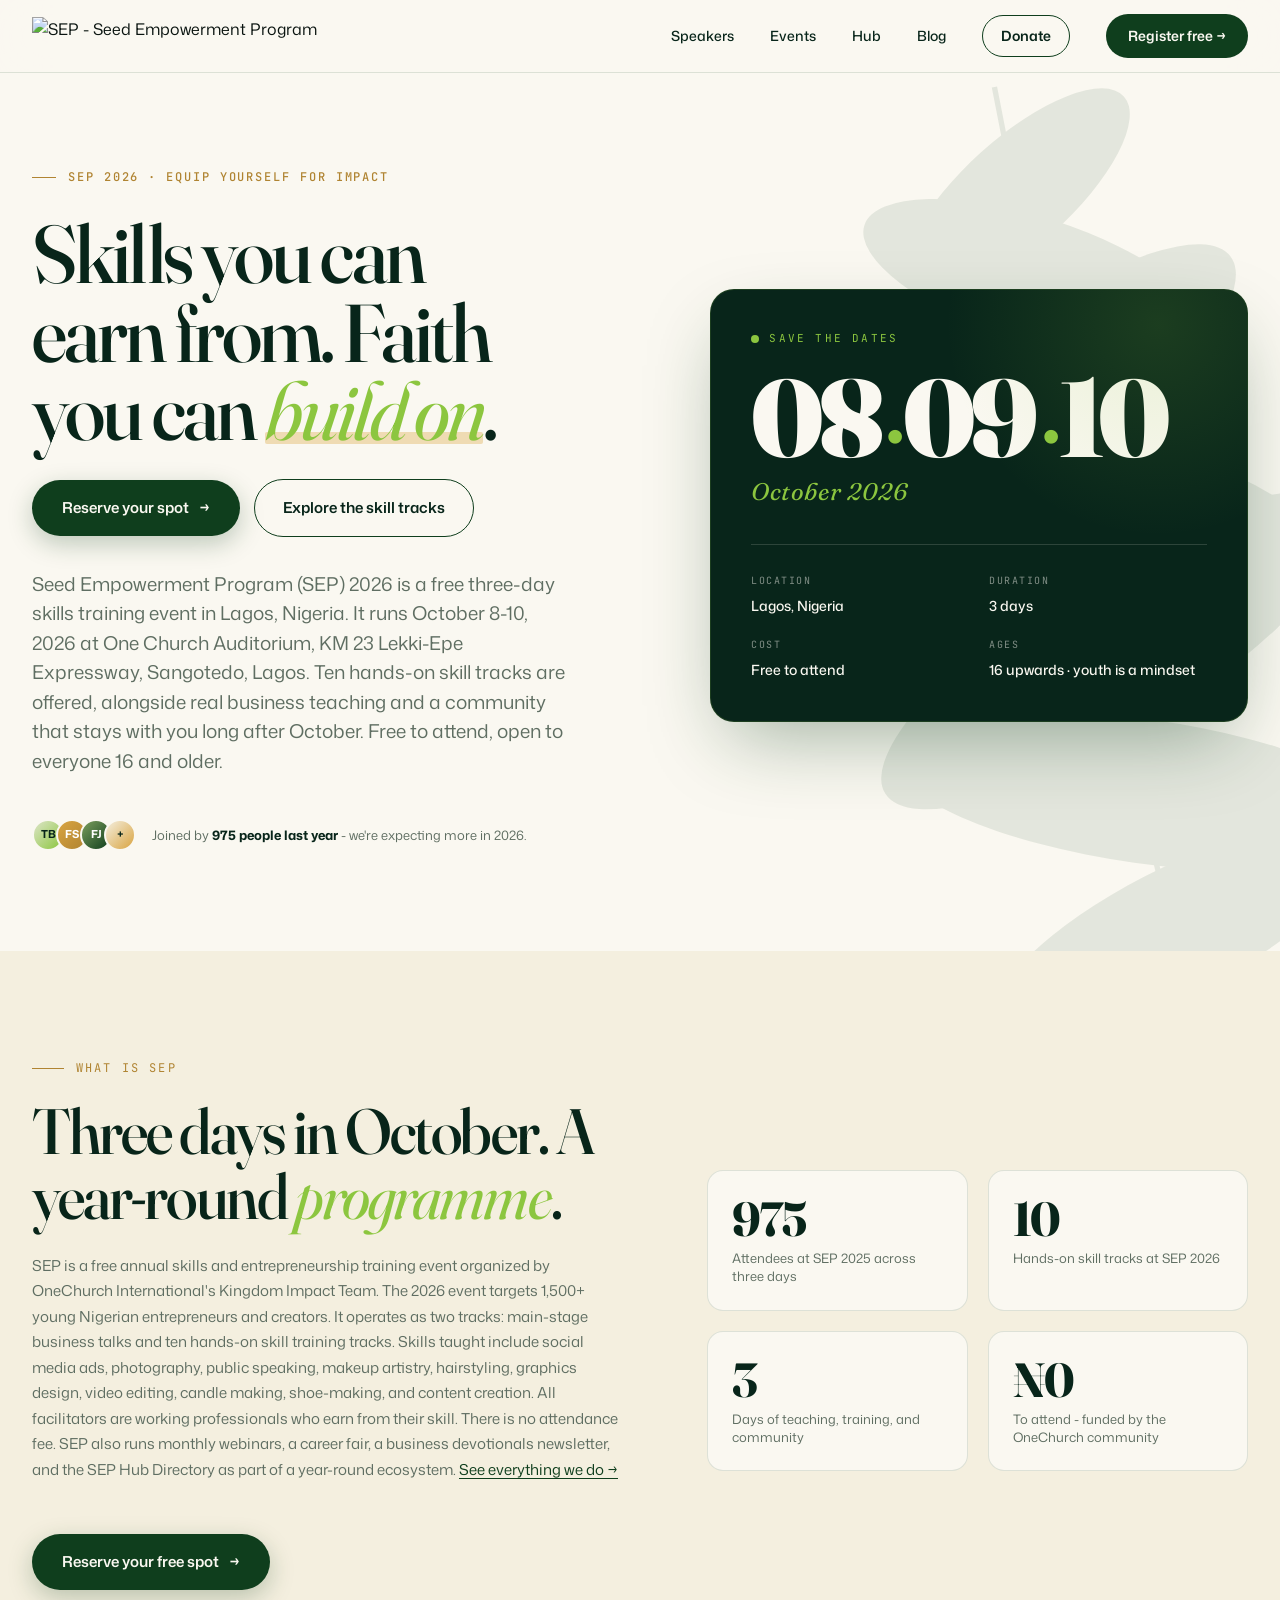
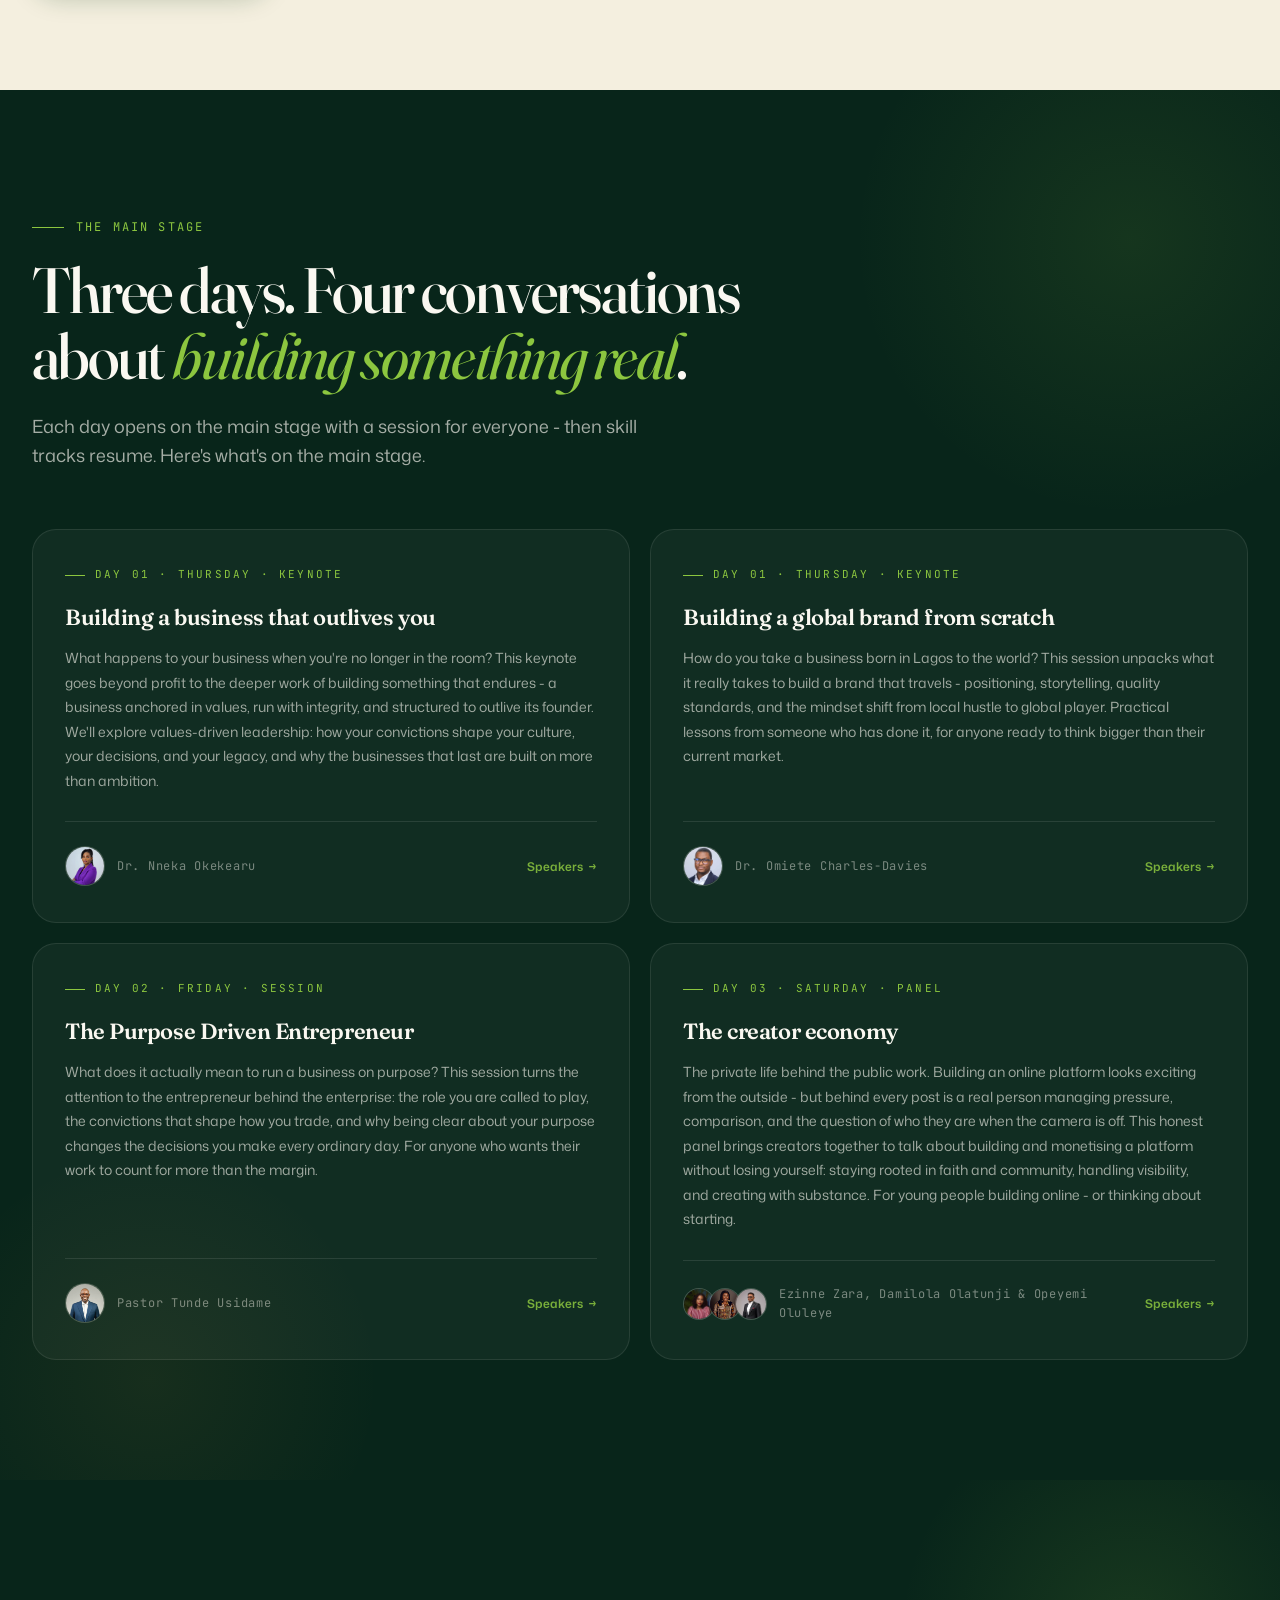
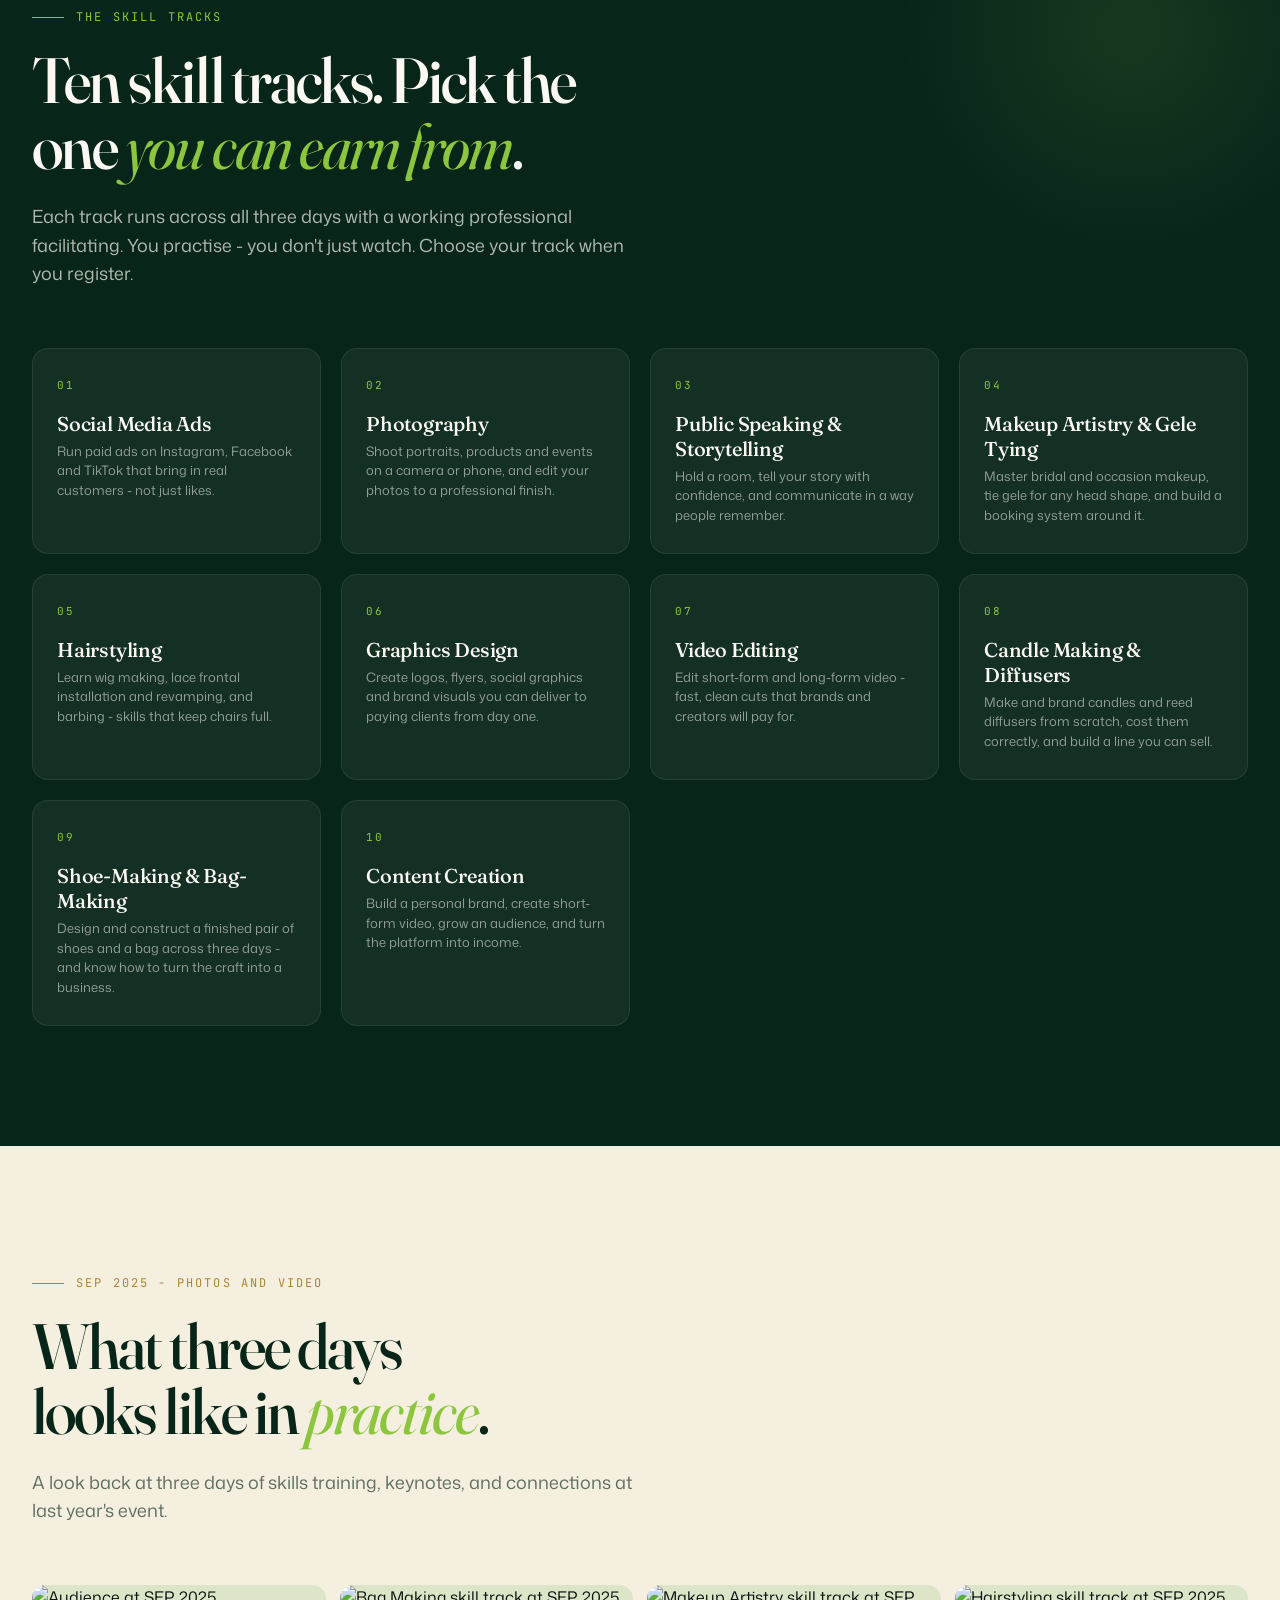
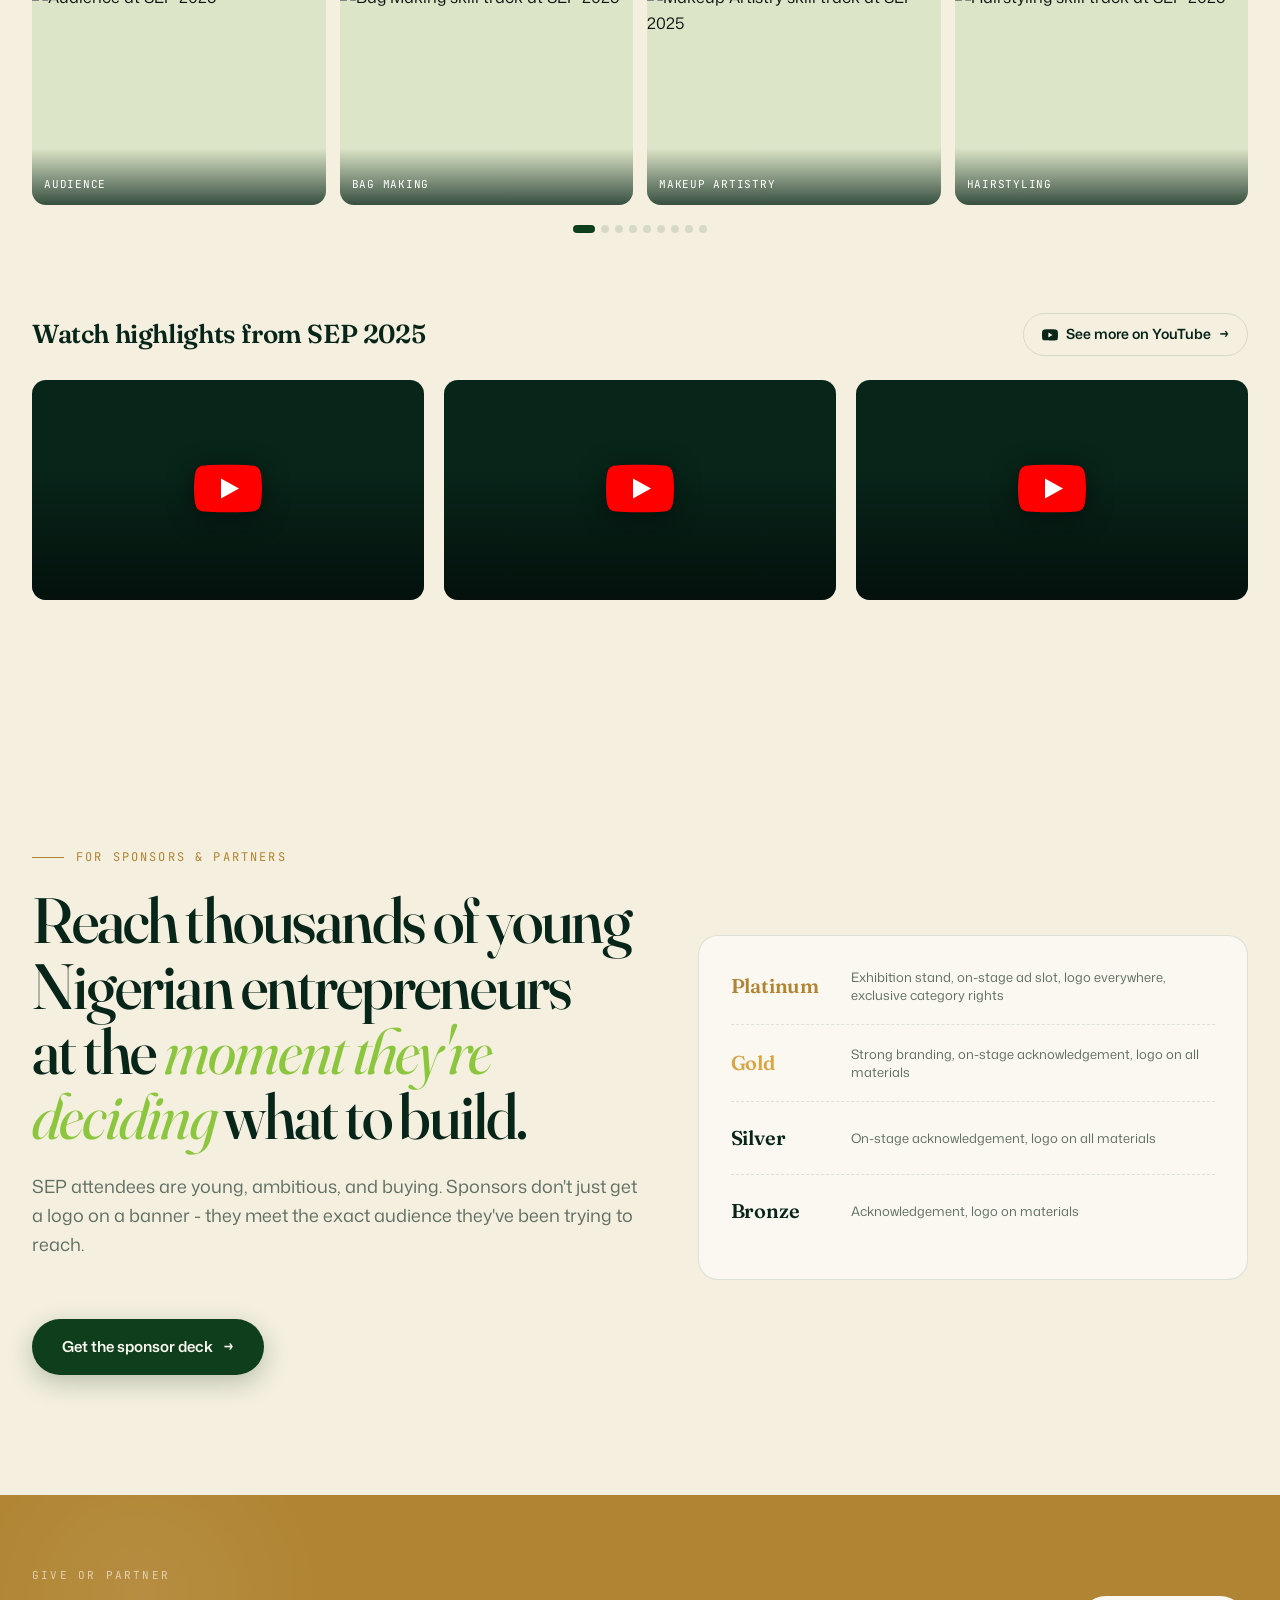
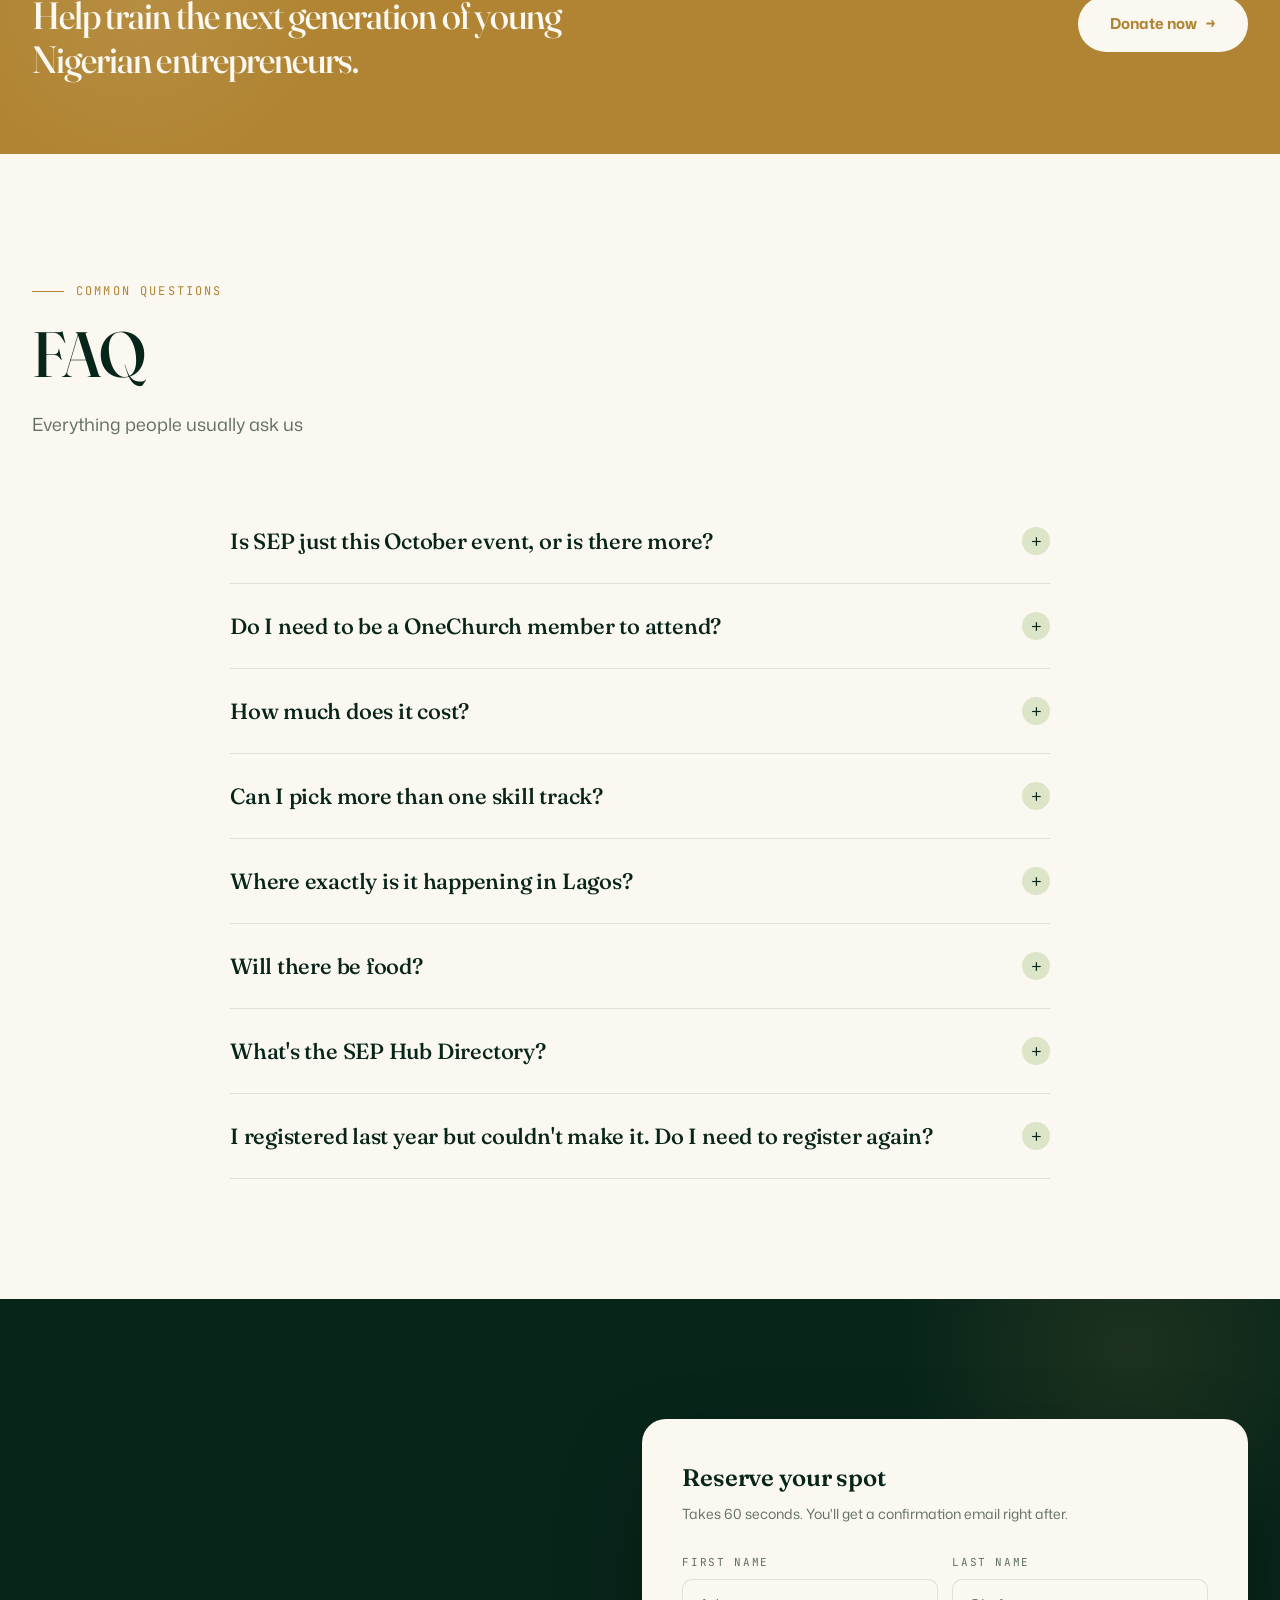
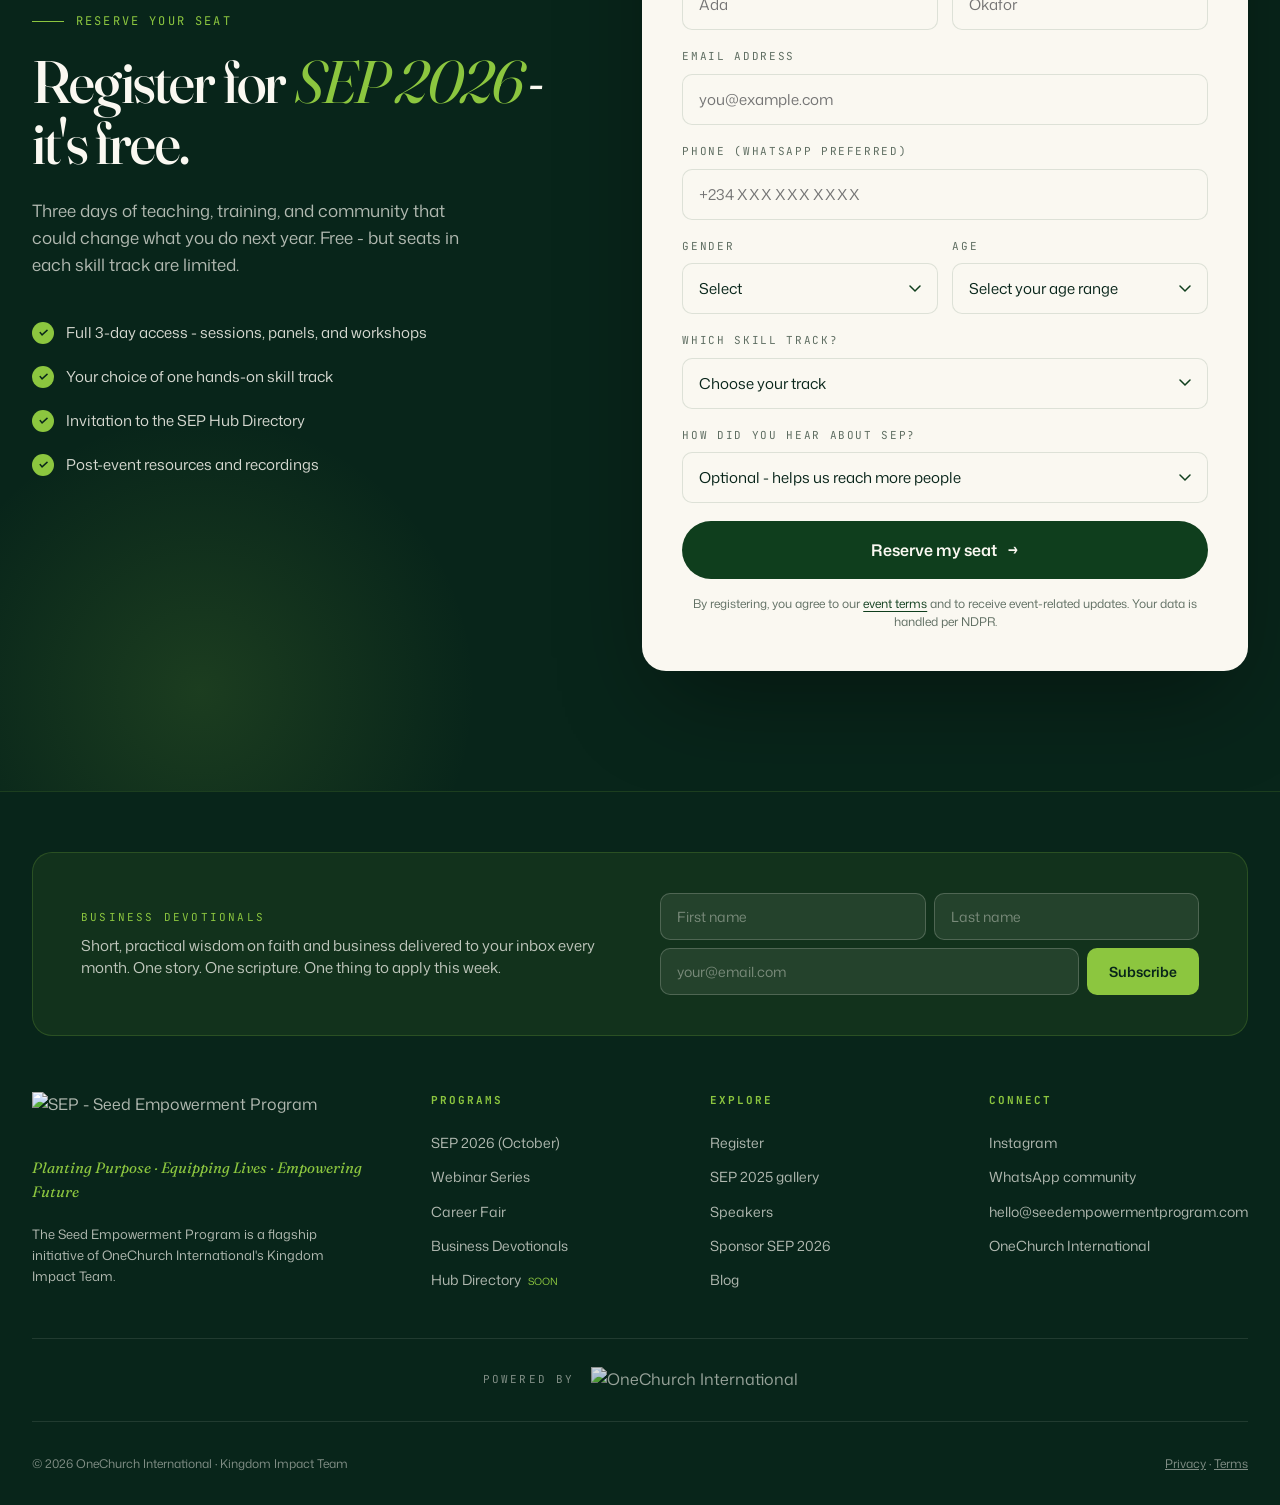
==== commit 598c40ba: "Say "outlives" not "outlasts" in the day 1 keynote title Dr. Nneka Okekearu's speaker card reads "Bu" ====
--- a/index.html
+++ b/index.html
@@ -322,7 +322,7 @@
       <!-- Day 1 Keynote -->
       <div class="day-session-card">
         <div class="day-session-tag">Day 01 · Thursday · Keynote</div>
-        <div class="day-session-title">Building a business that outlasts you</div>
+        <div class="day-session-title">Building a business that outlives you</div>
         <p class="day-session-desc">What happens to your business when you're no longer in the room? This keynote goes beyond profit to the deeper work of building something that endures - a business anchored in values, run with integrity, and structured to outlive its founder. We'll explore values-driven leadership: how your convictions shape your culture, your decisions, and your legacy, and why the businesses that last are built on more than ambition.</p>
         <div class="day-session-footer">
           <div style="display: flex; align-items: center; gap: 12px;">
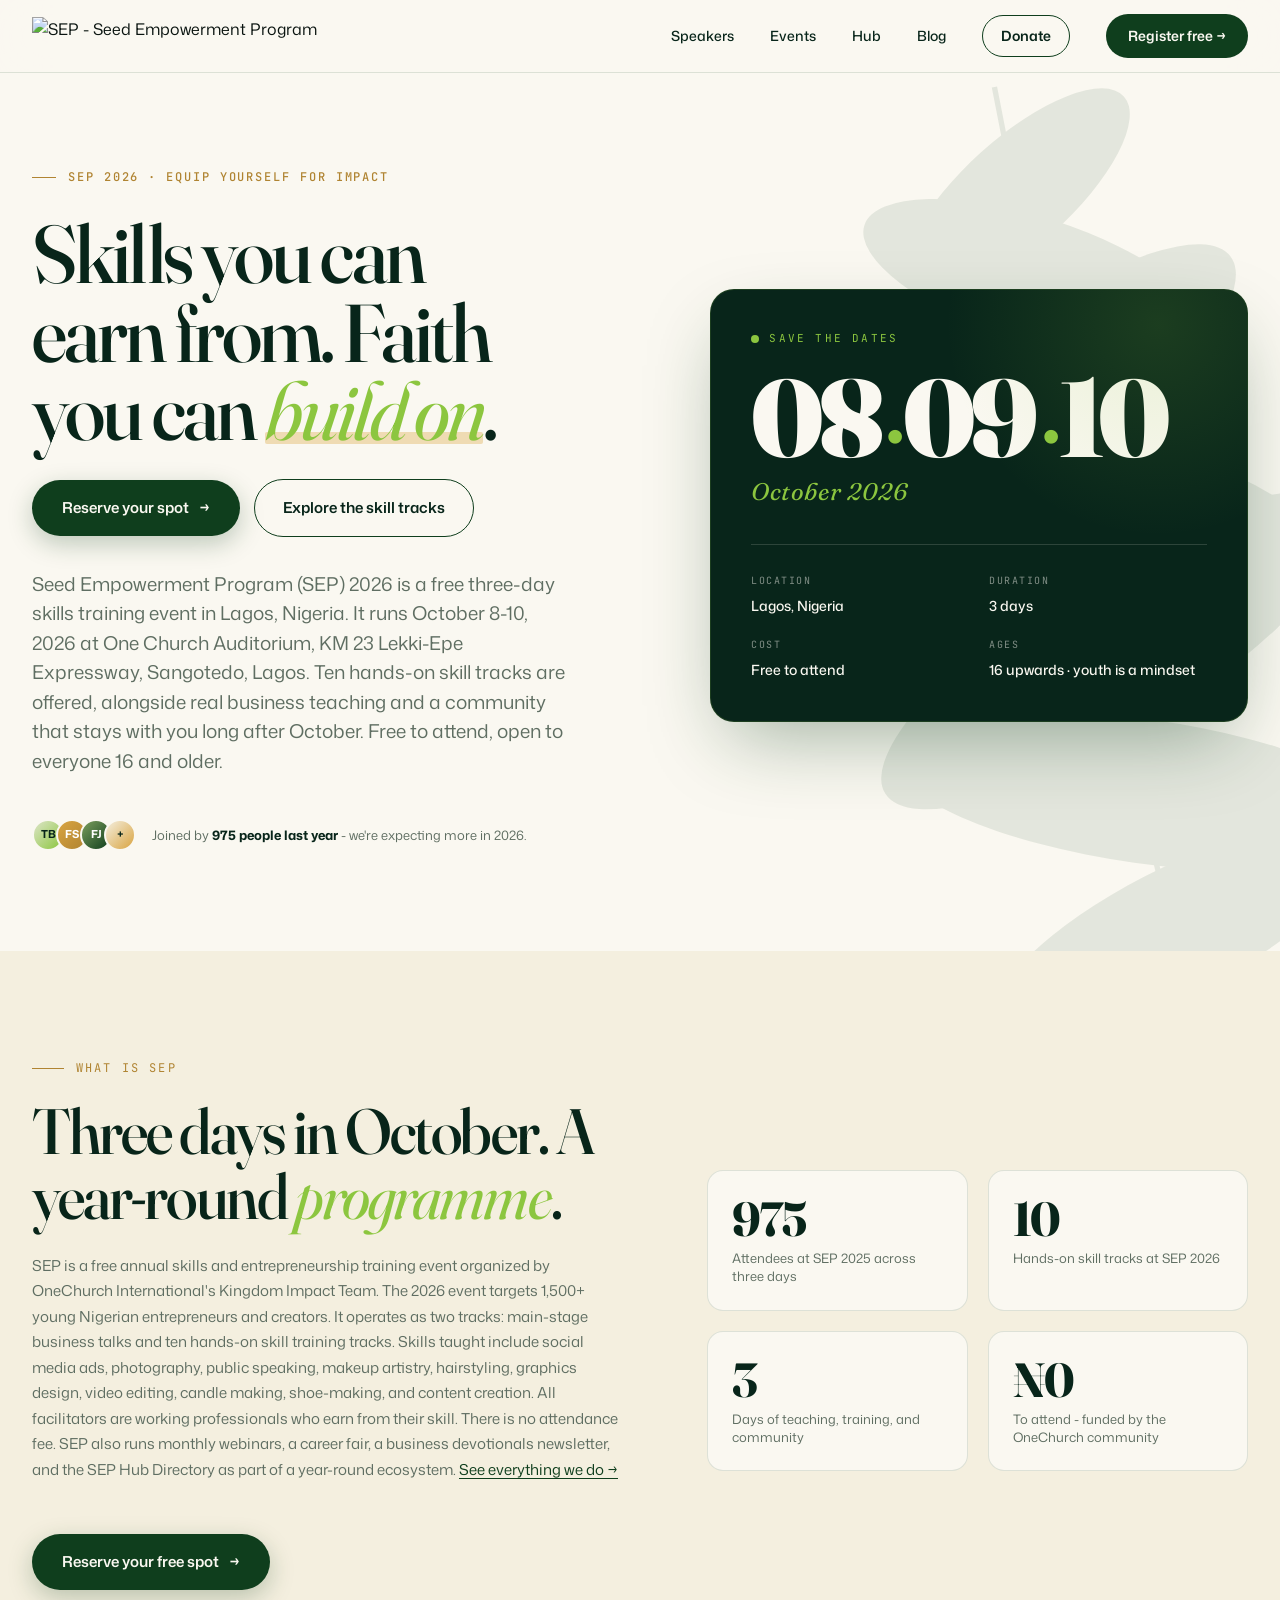
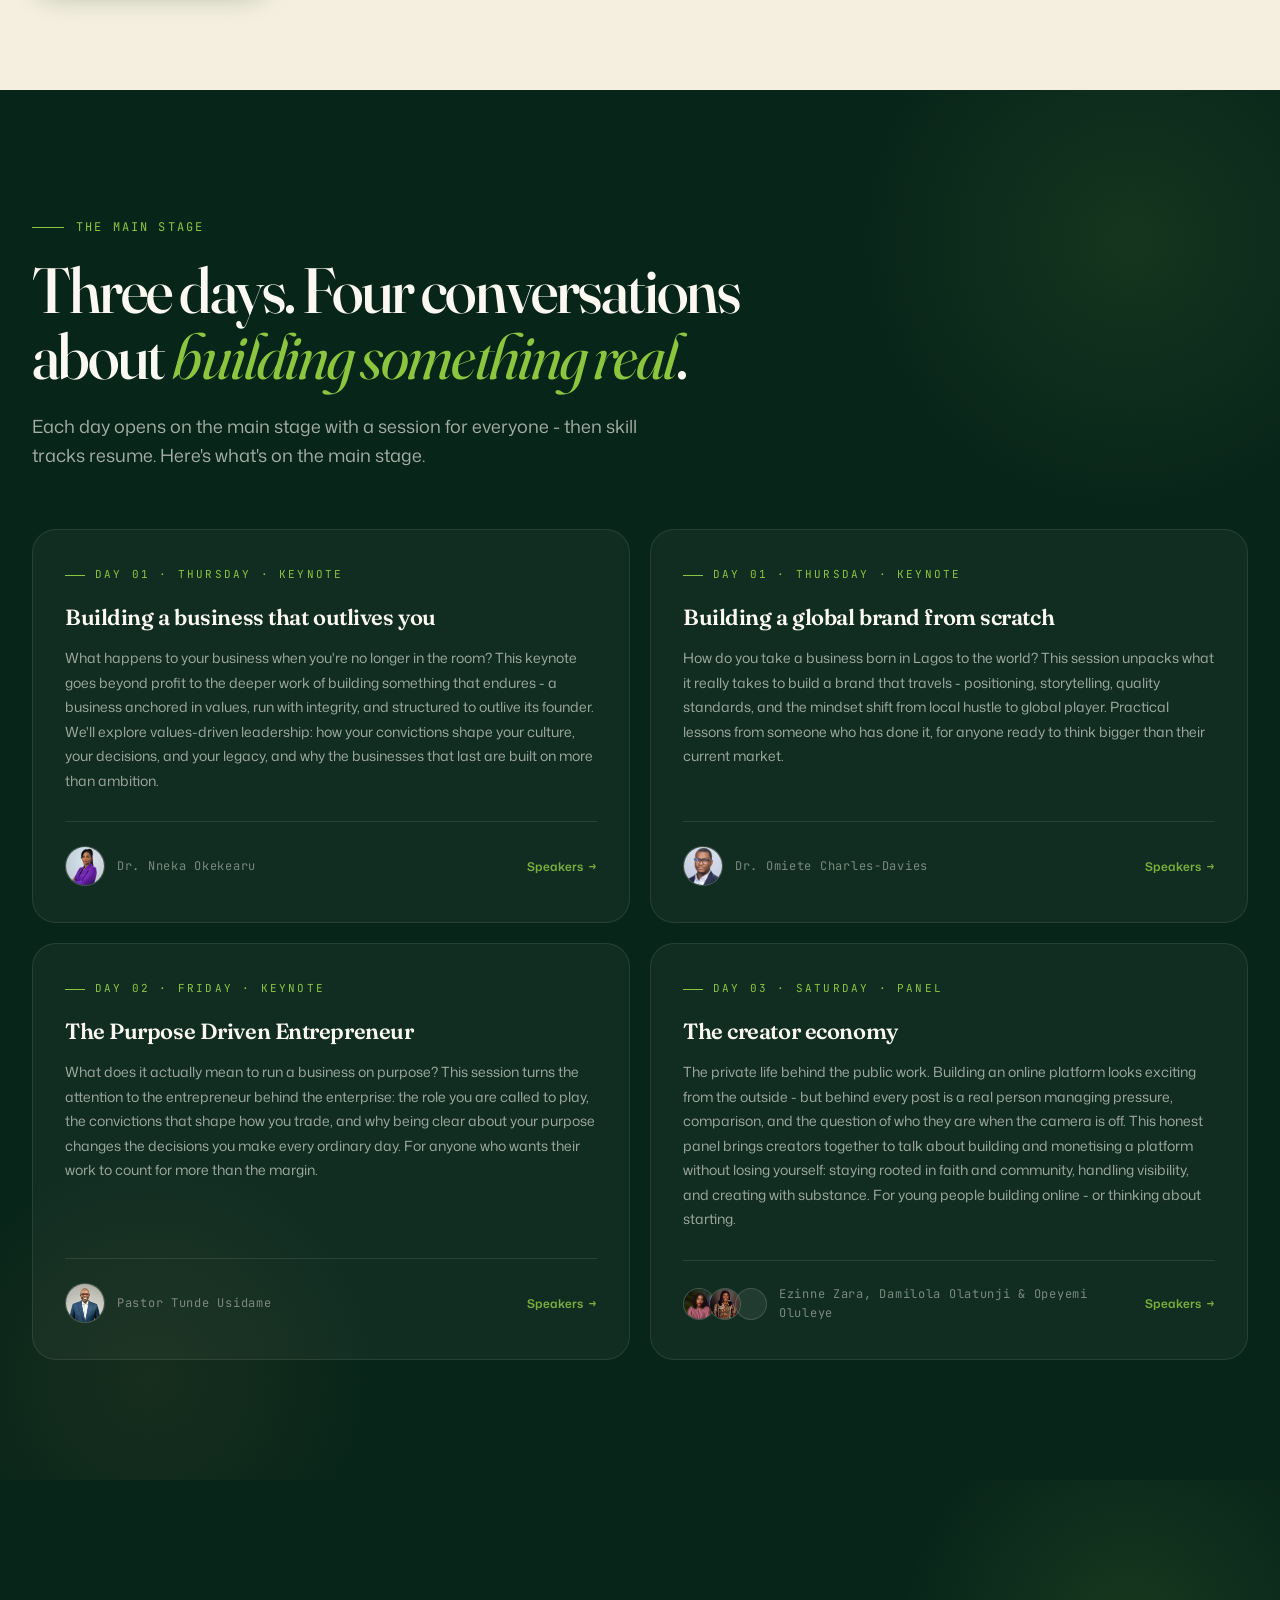
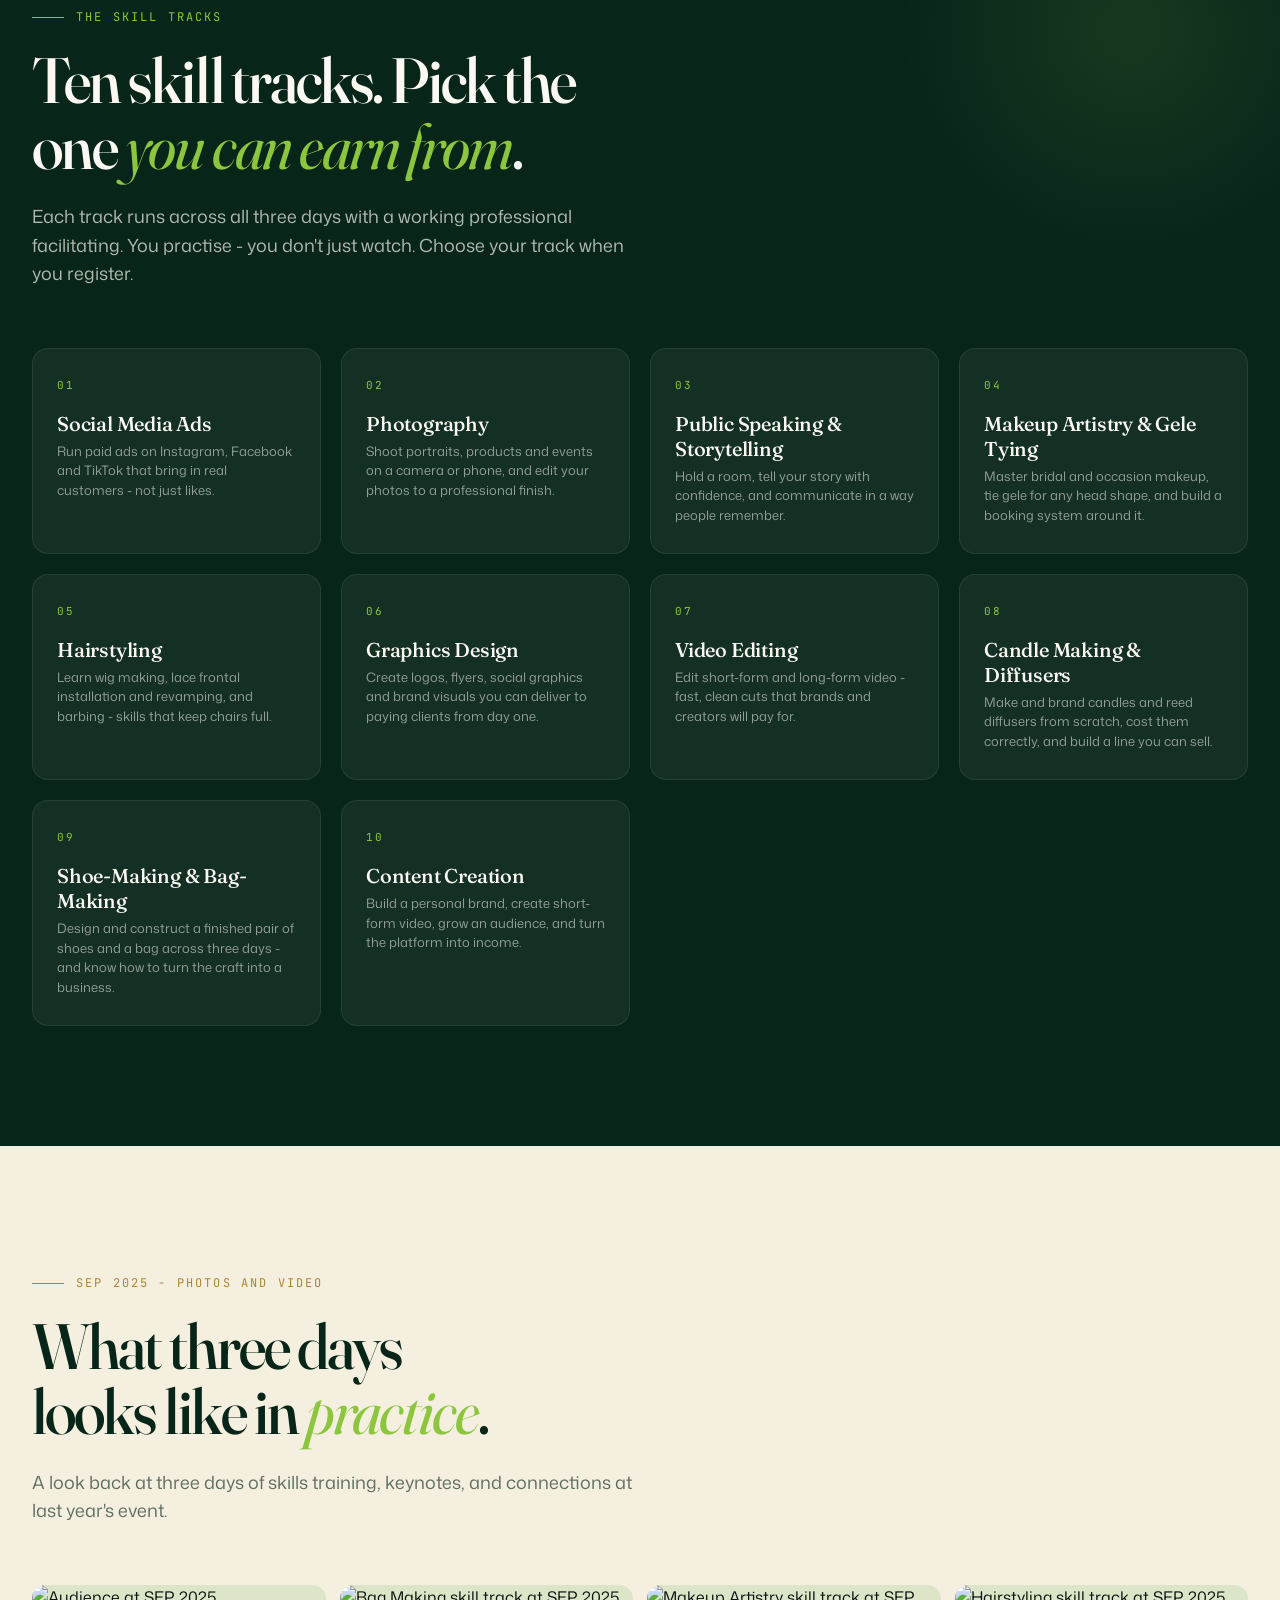
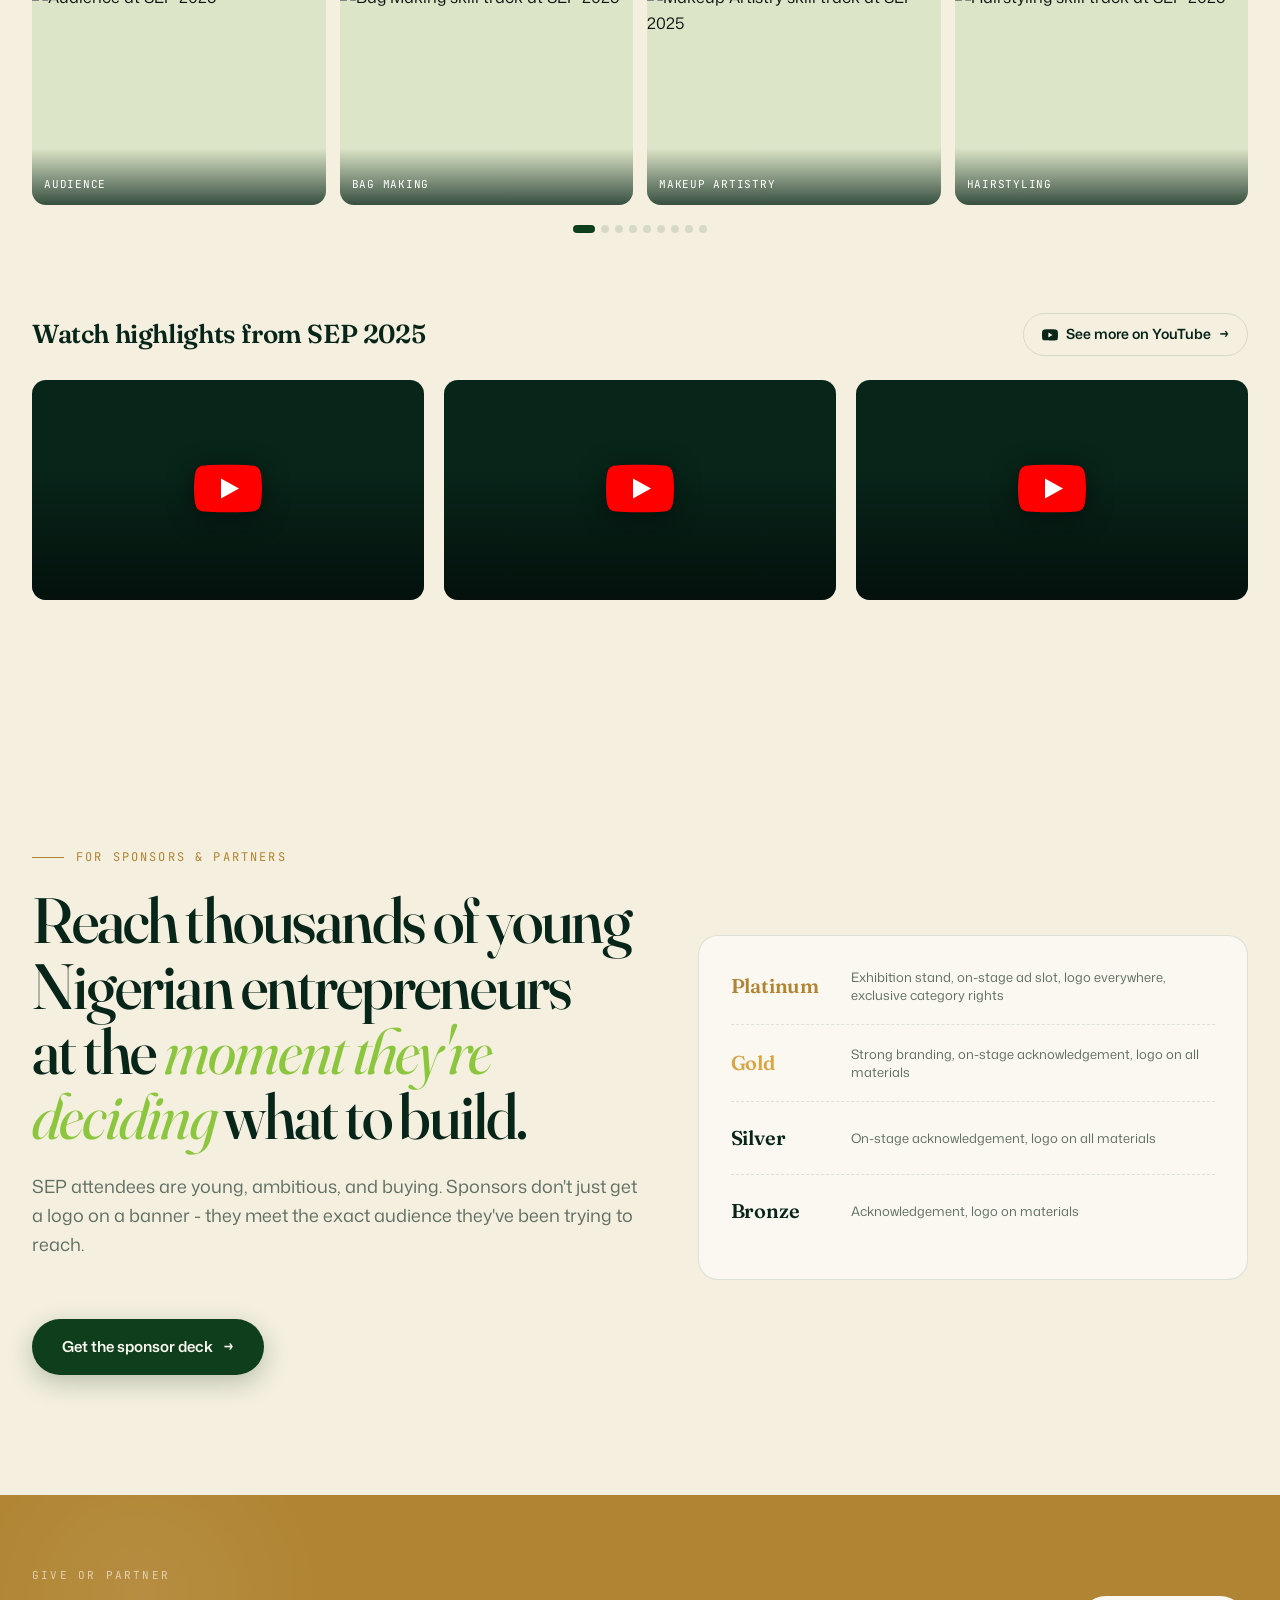
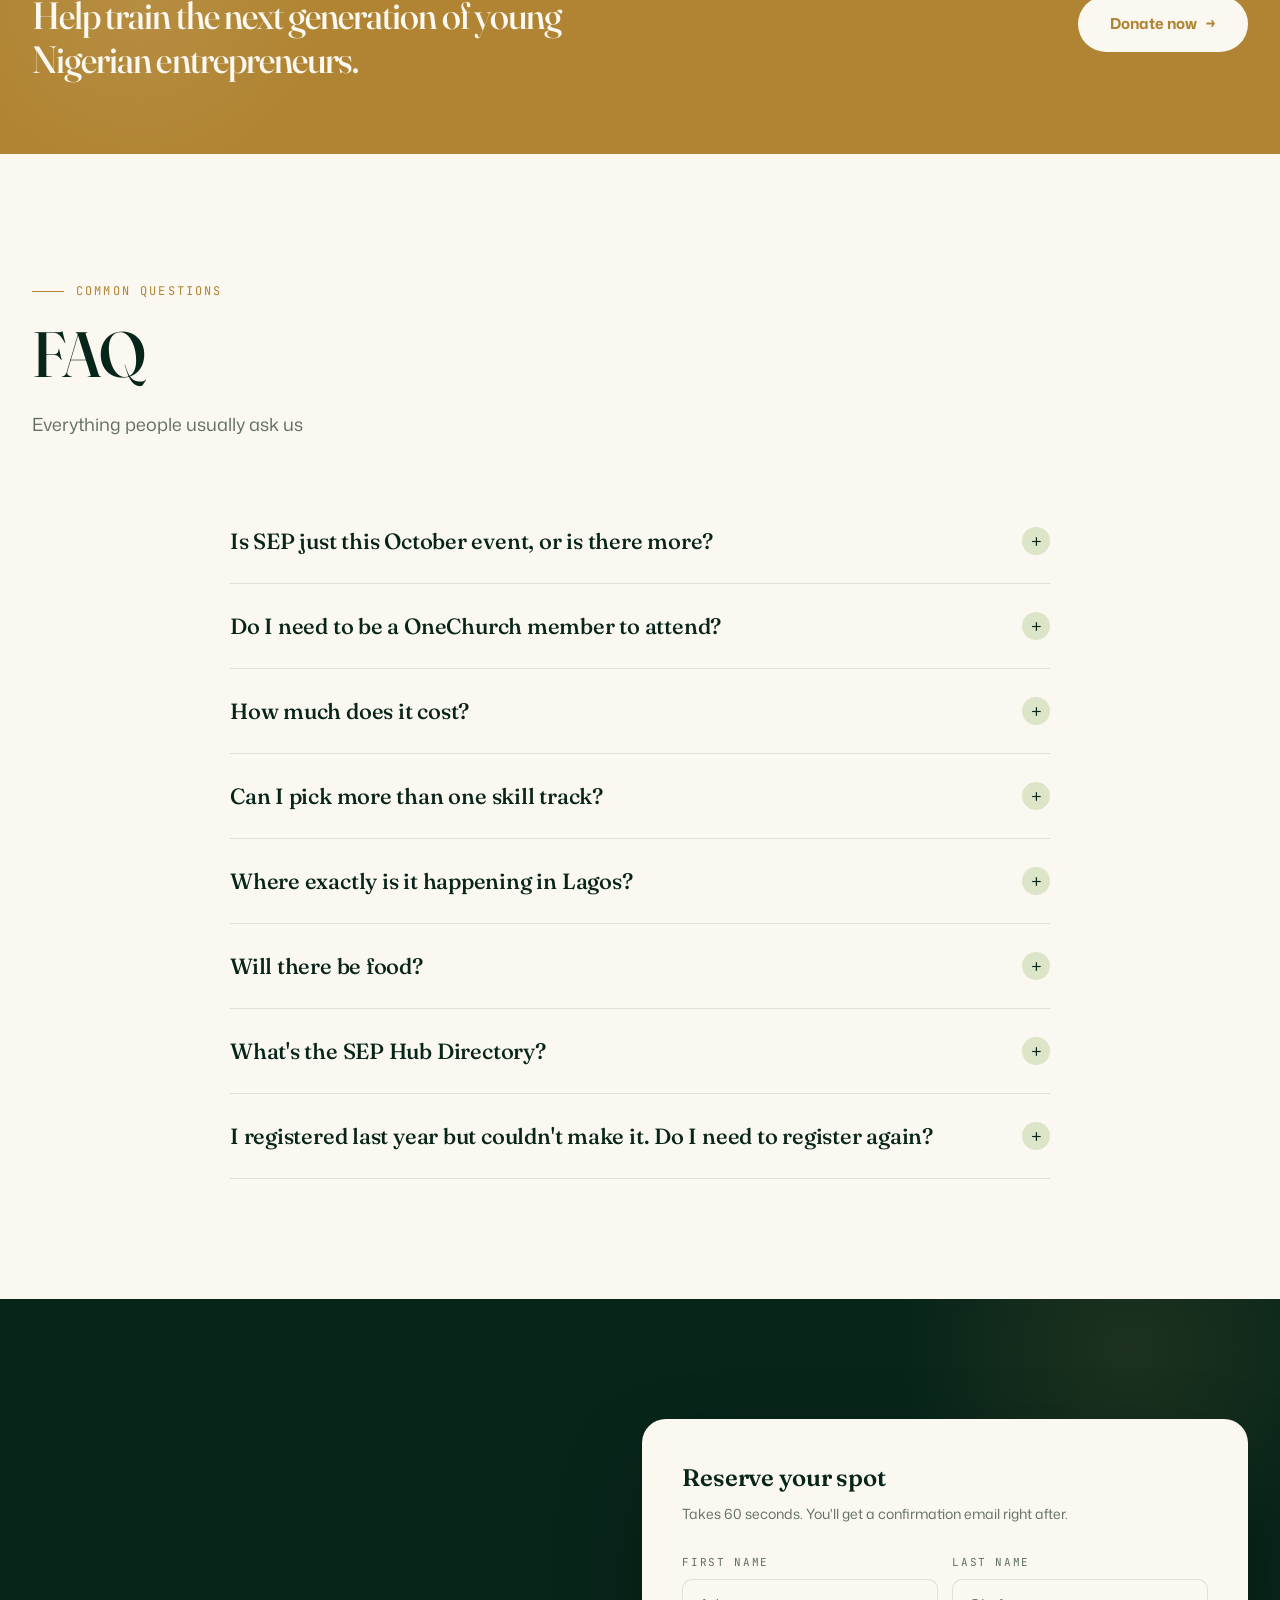
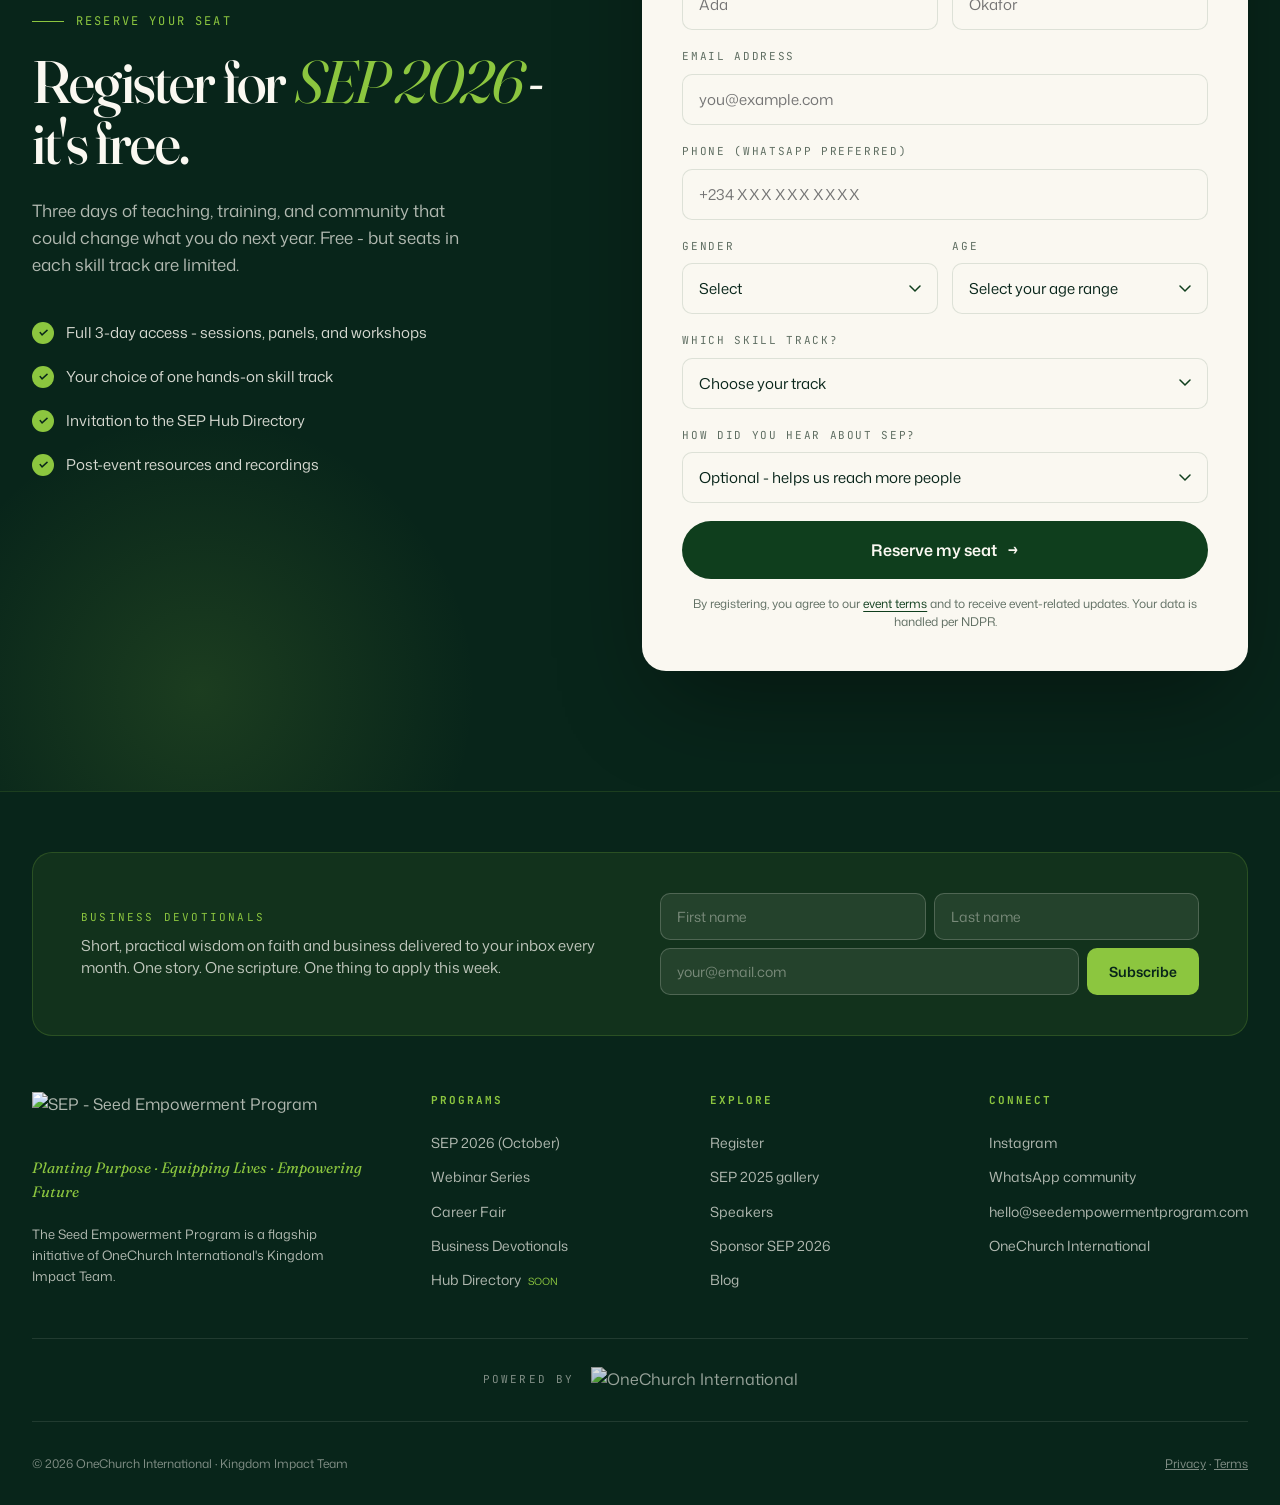
==== commit f3b8ba78: "Name the facilitators for all ten skill tracks Fifteen facilitators across the ten tracks, each with" ====
--- a/index.html
+++ b/index.html
@@ -361,7 +361,7 @@
 
       <!-- Day 2 Session -->
       <div class="day-session-card">
-        <div class="day-session-tag">Day 02 · Friday · Session</div>
+        <div class="day-session-tag">Day 02 · Friday · Keynote</div>
         <div class="day-session-title">The Purpose Driven Entrepreneur</div>
         <p class="day-session-desc">What does it actually mean to run a business on purpose? This session turns the attention to the entrepreneur behind the enterprise: the role you are called to play, the convictions that shape how you trade, and why being clear about your purpose changes the decisions you make every ordinary day. For anyone who wants their work to count for more than the margin.</p>
         <div class="day-session-footer">
--- a/css/main.css
+++ b/css/main.css
@@ -2608,17 +2608,40 @@
   margin: 0 0 2px;
   order: 0;
 }
+/* A track can be led by more than one facilitator, so the people are a list of
+   rows rather than a single avatar. One row is photo, name, role. */
+.facilitator-people {
+  display: flex;
+  flex-direction: column;
+  gap: 10px;
+  order: 2;
+  margin-top: 10px;
+}
+.facilitator-person {
+  display: flex;
+  align-items: center;
+  gap: 10px;
+}
+.facilitator-person-text { min-width: 0; }
+/* Crop towards the top, same reason as the main stage avatars: a centred crop
+   of a full length shot shows a torso rather than a face at this size. */
+.facilitator-avatar-photo {
+  width: 100%;
+  height: 100%;
+  object-fit: cover;
+  object-position: center 15%;
+  display: block;
+}
 .facilitator-name {
   font-size: 13px;
-  font-weight: 500;
-  color: var(--muted);
+  font-weight: 600;
+  color: var(--forest-deep);
   margin-bottom: 0;
-  order: 2;
 }
 .facilitator-role {
   font-size: 12px;
   color: var(--muted);
-  order: 3;
+  line-height: 1.4;
 }
 .facilitator-track-desc {
   font-size: 13px;
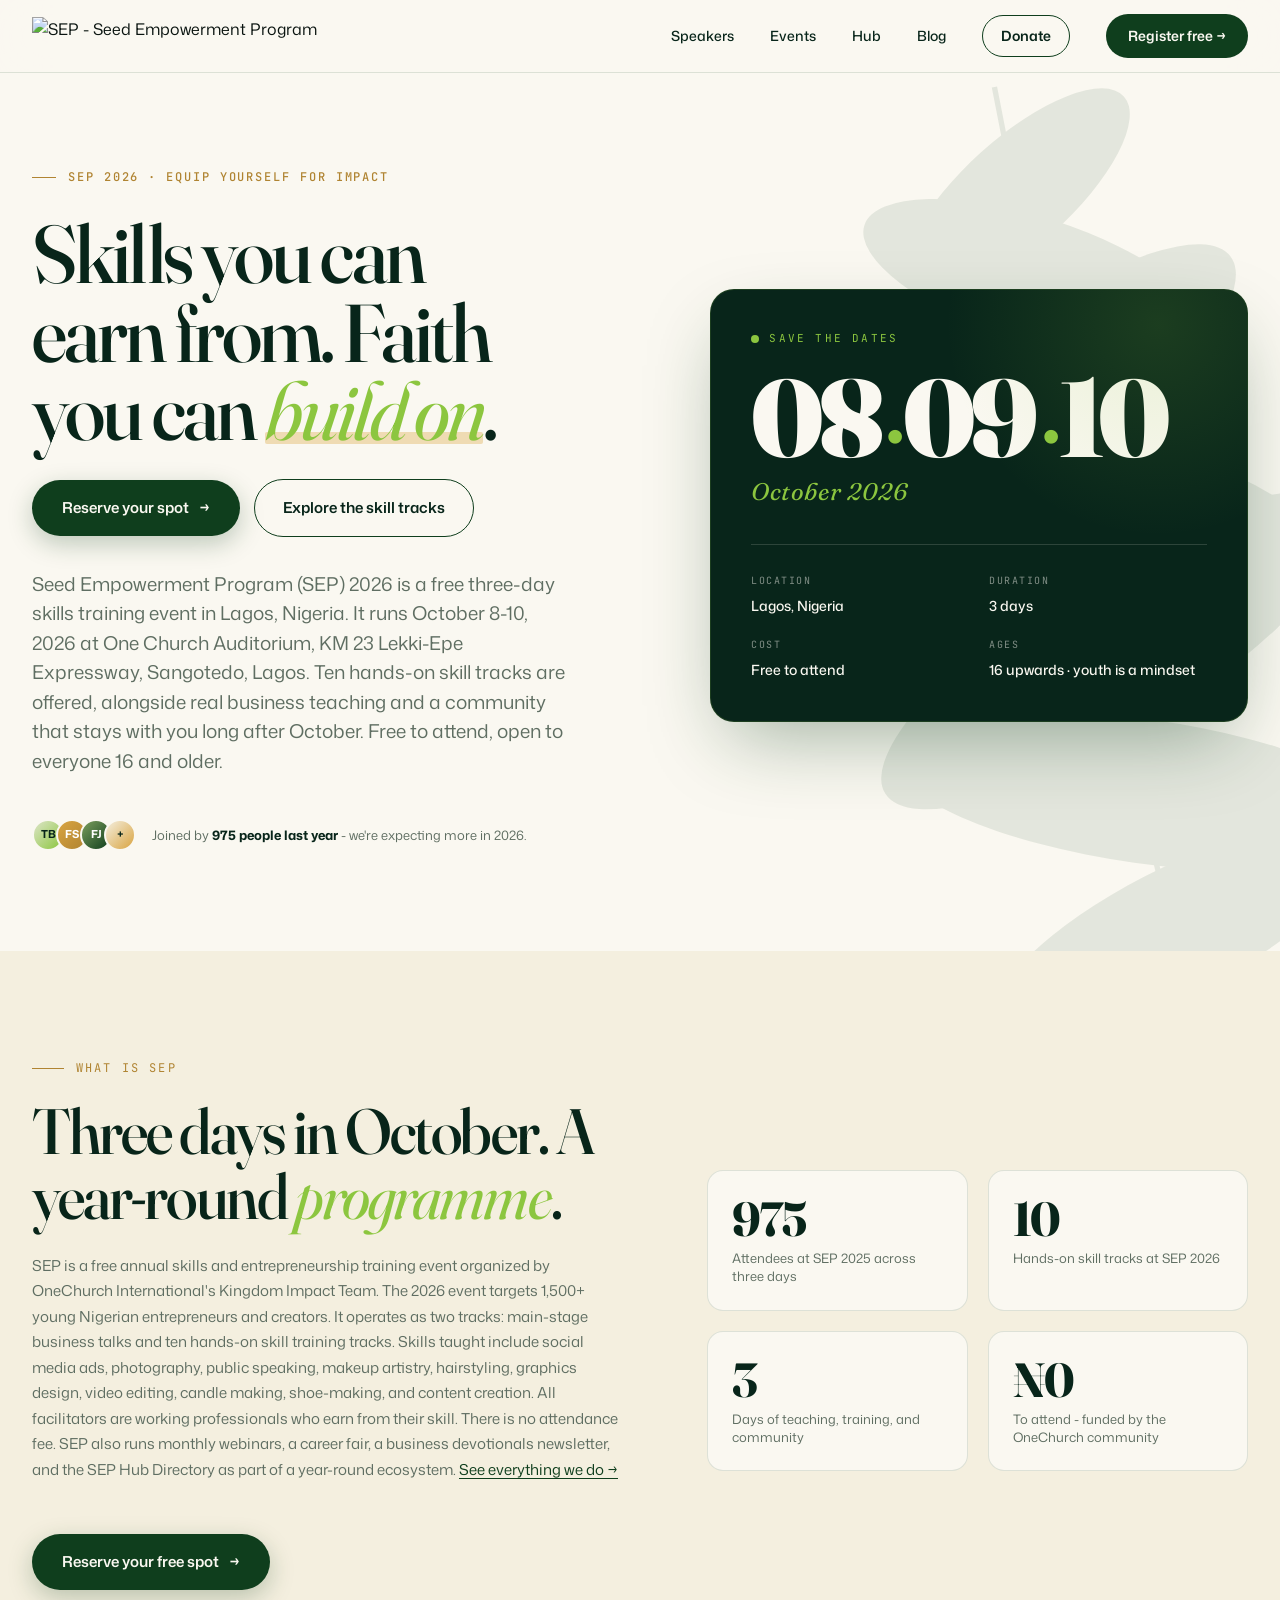
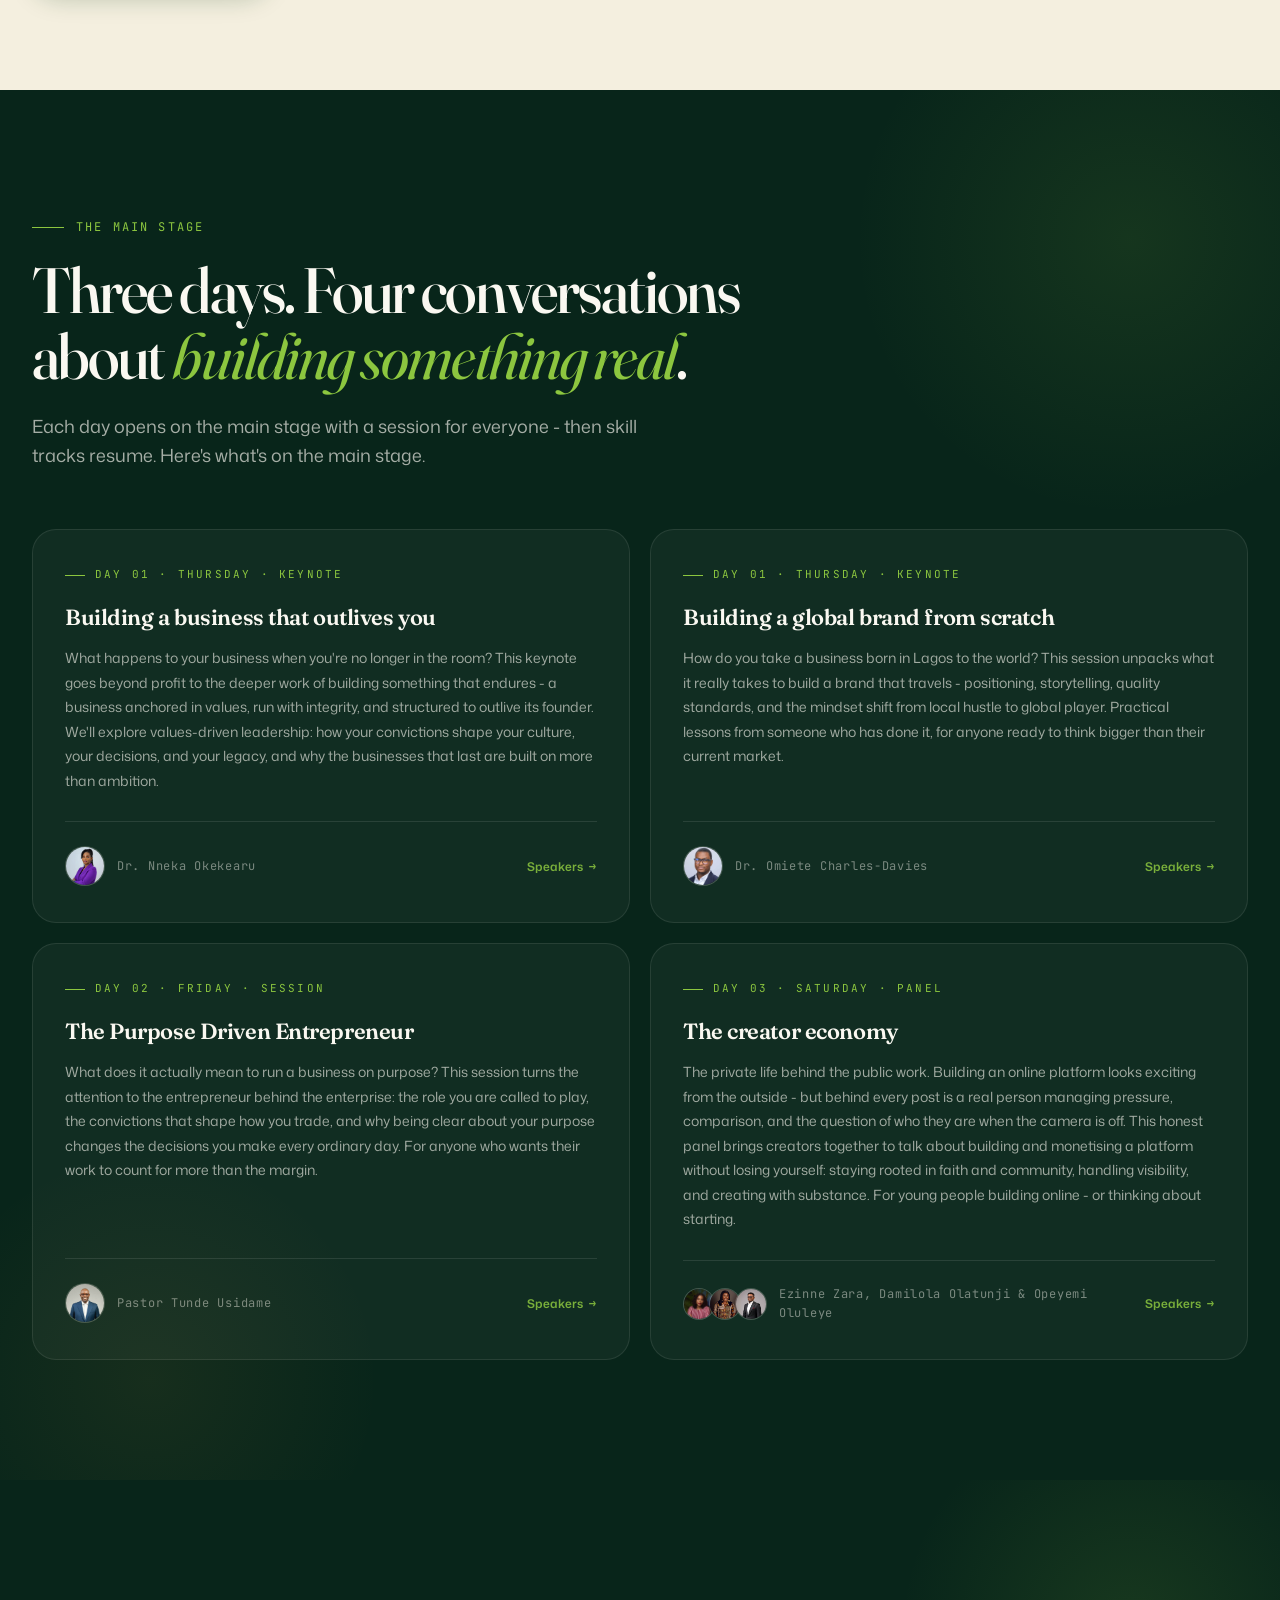
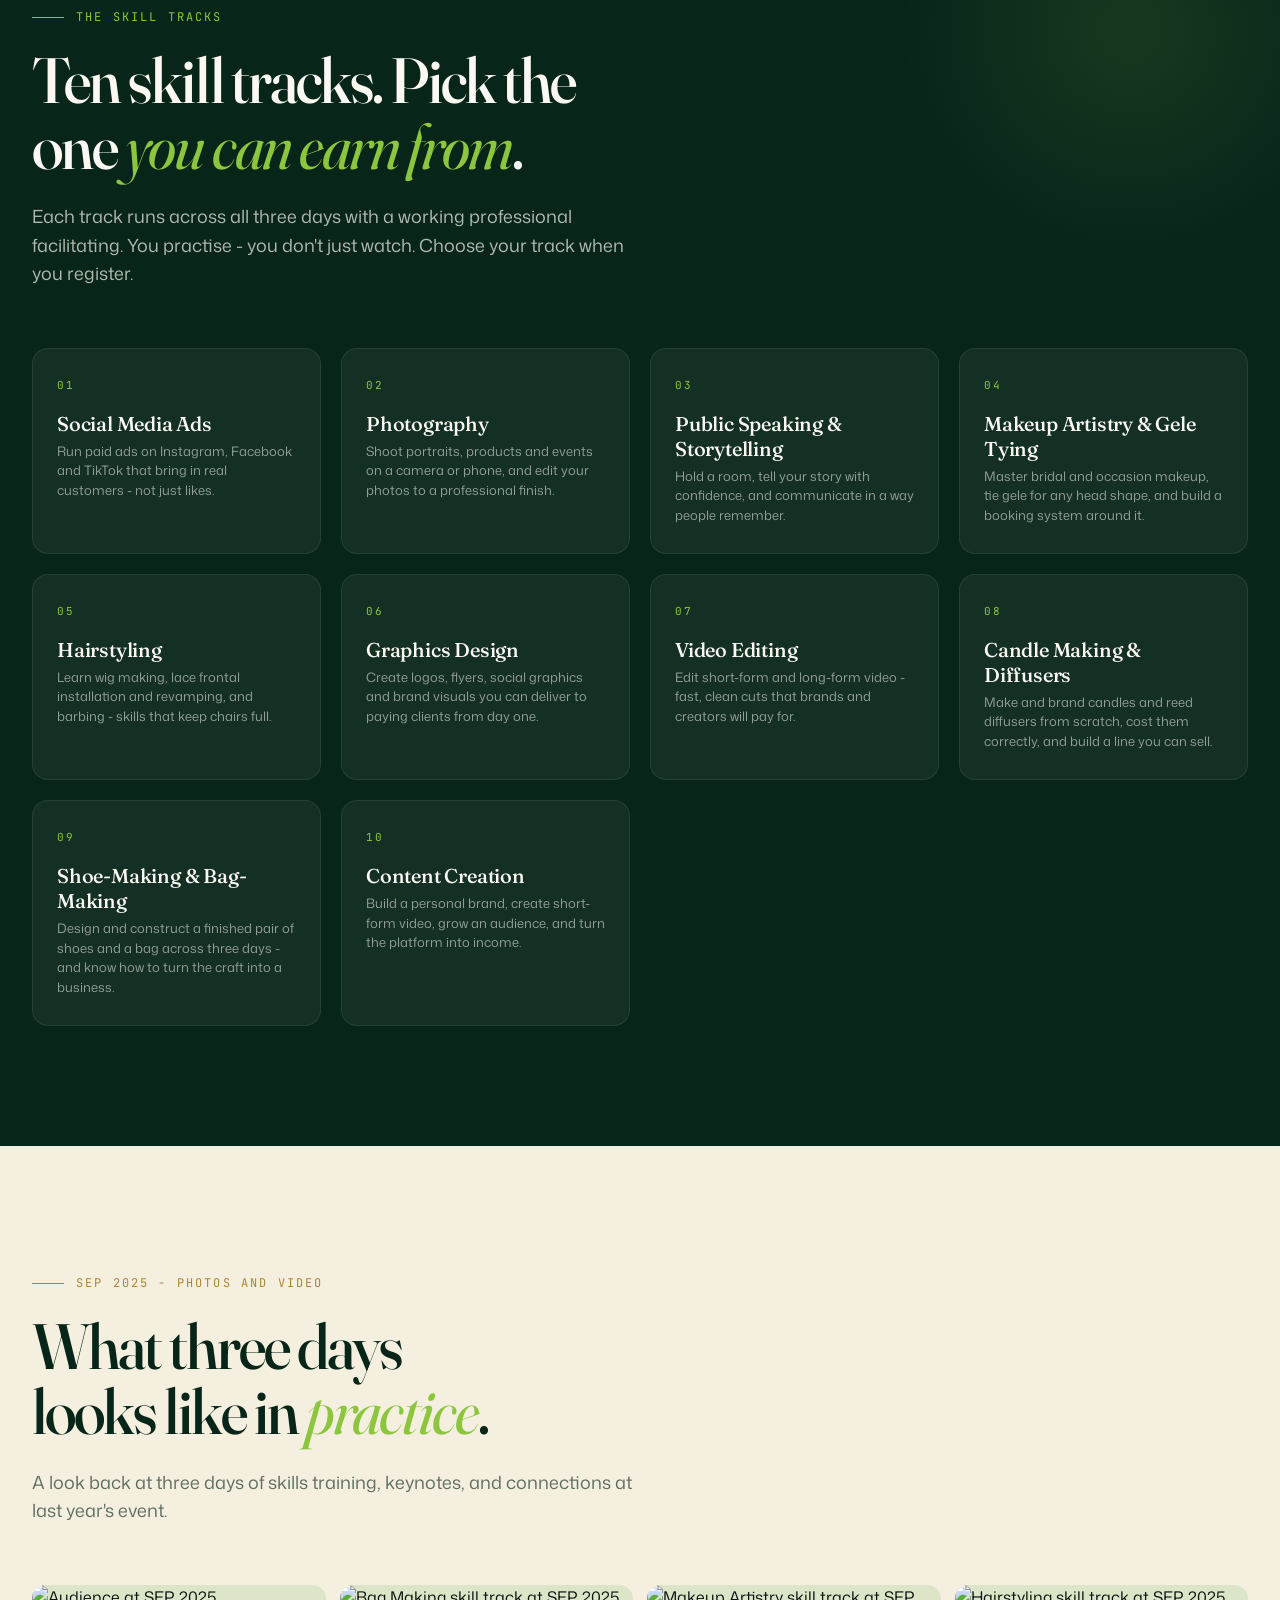
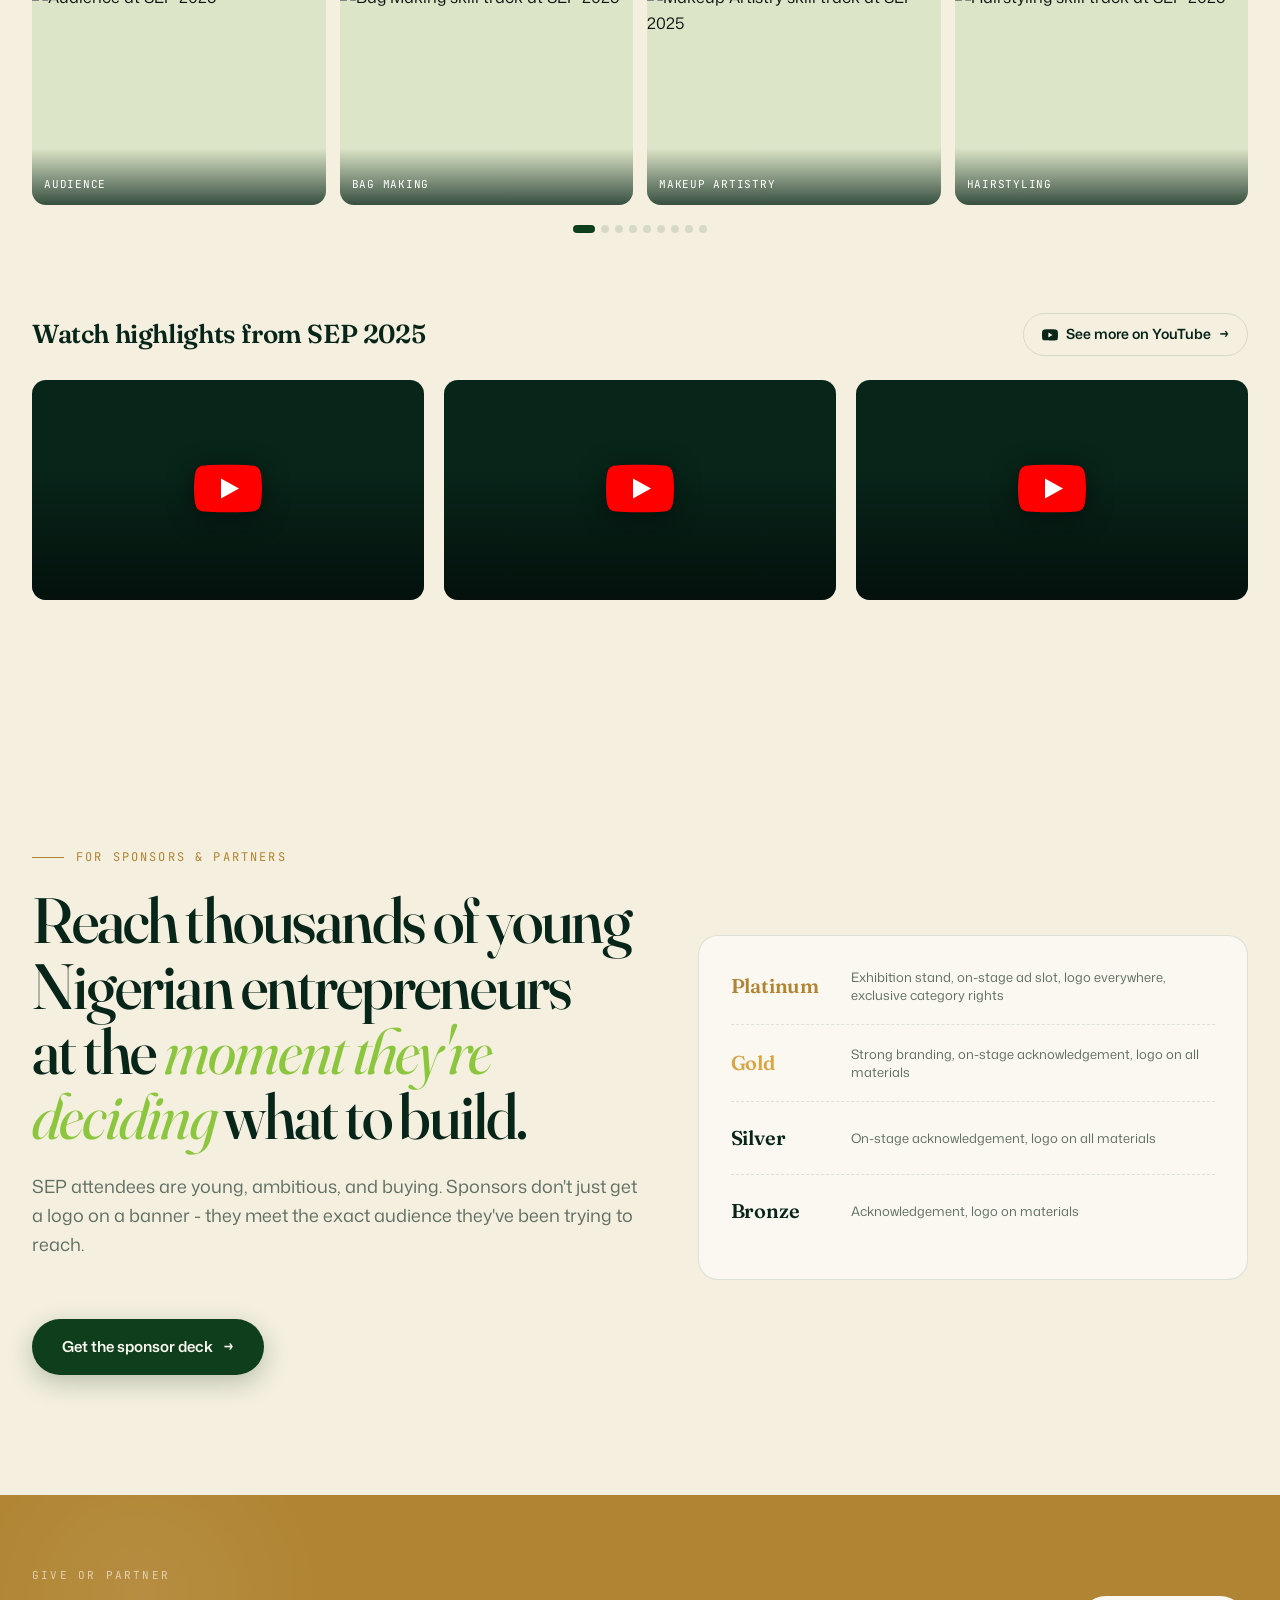
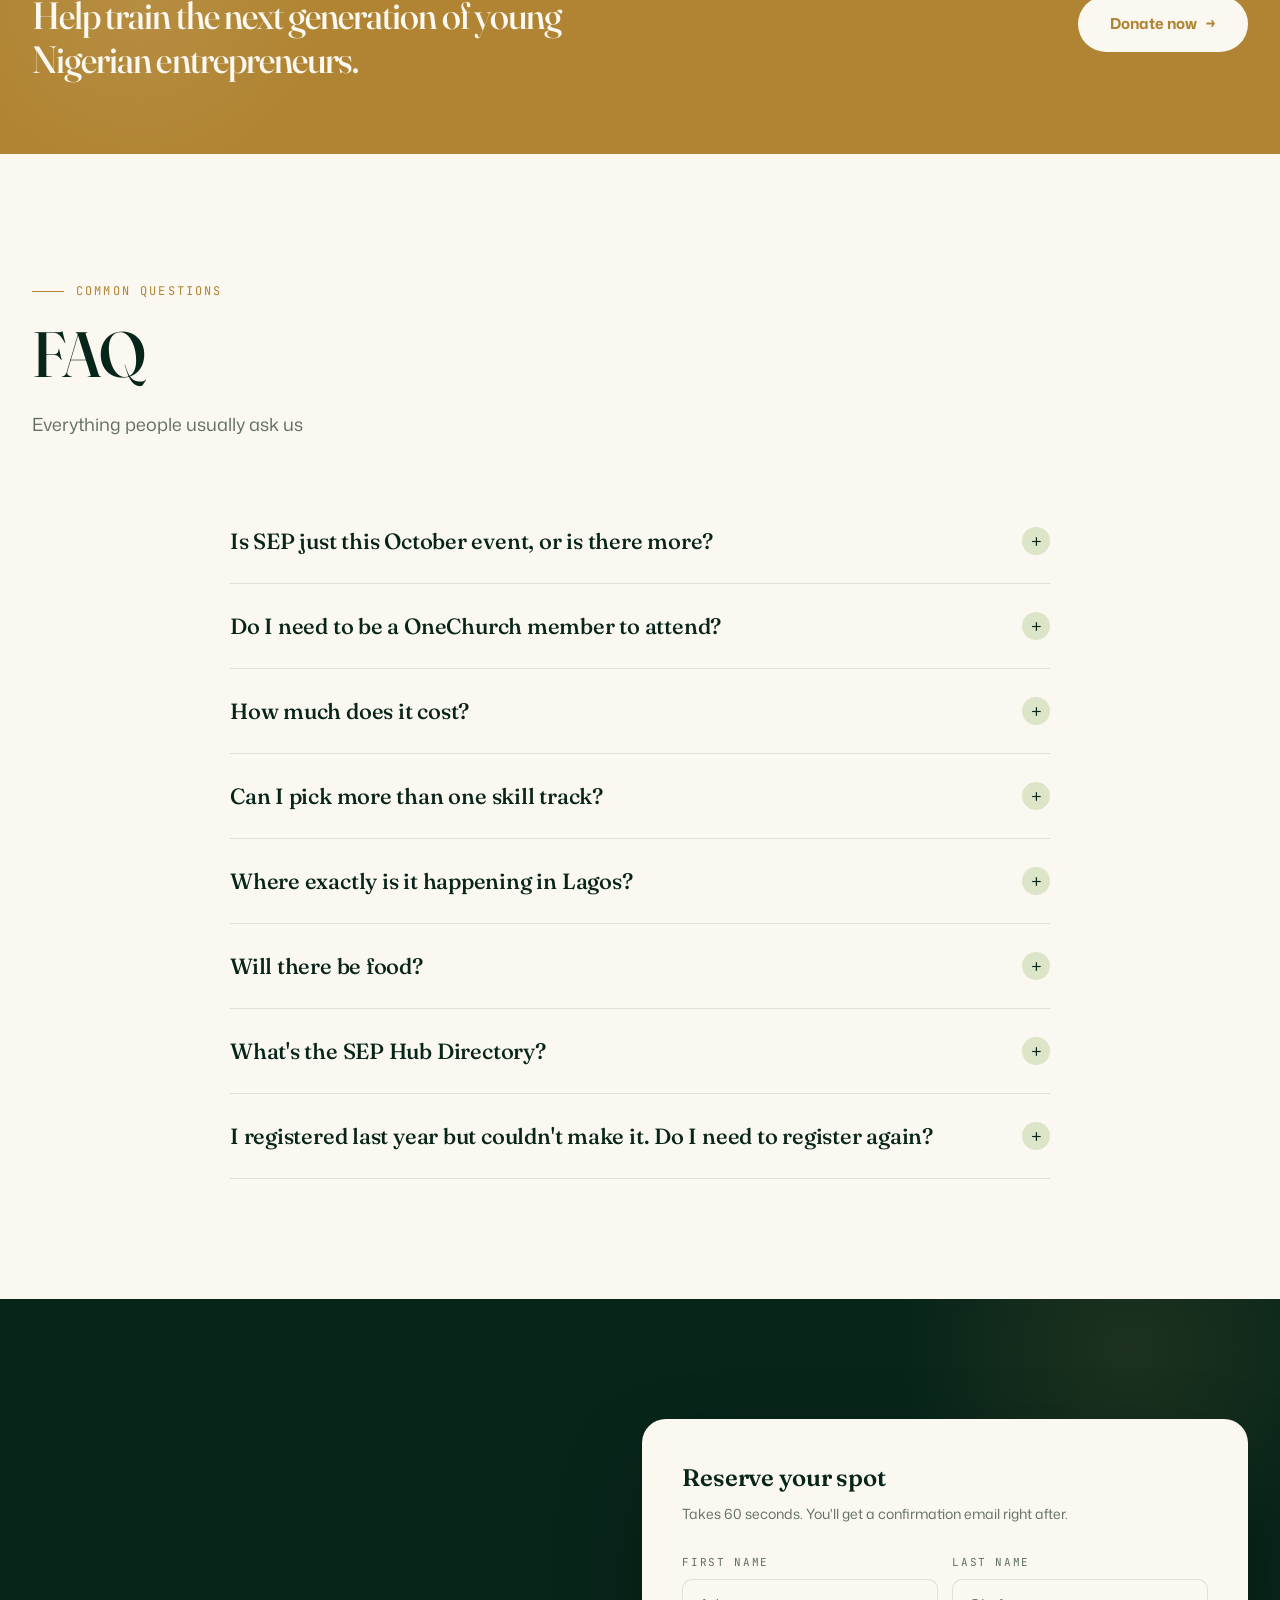
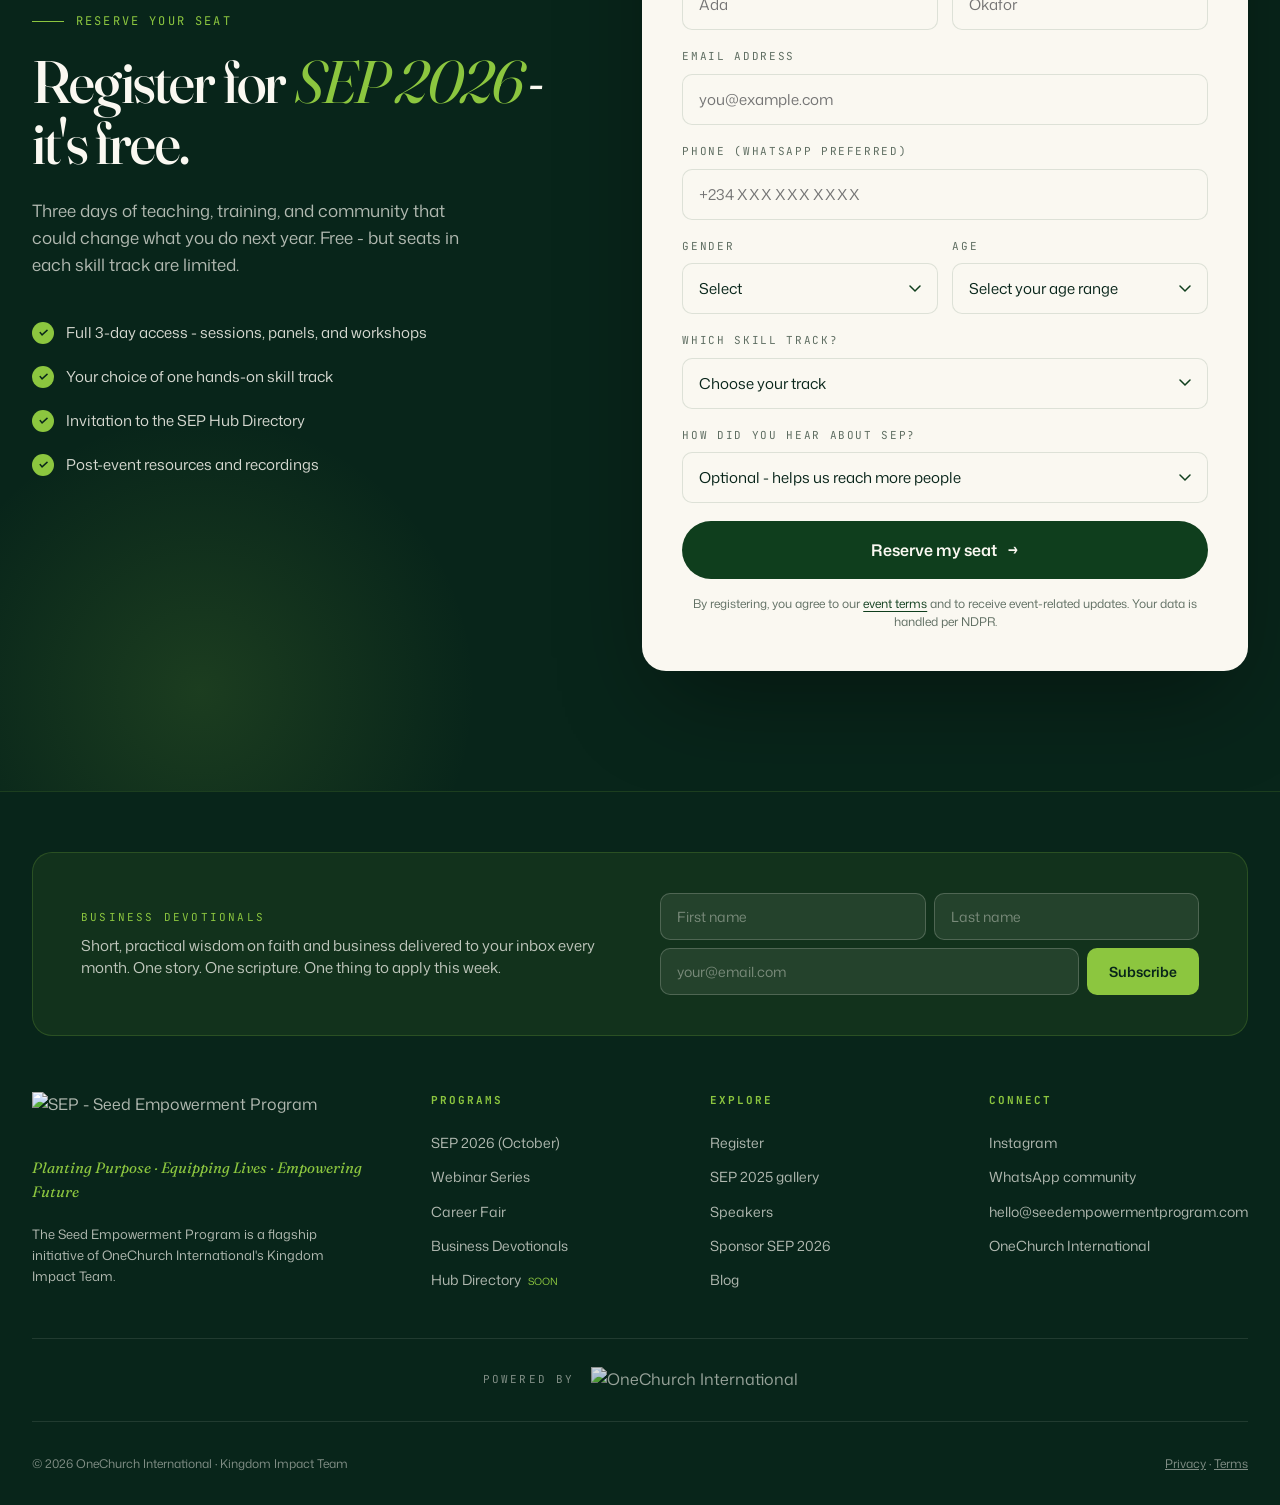
==== commit c3d86817: "Shrink the speaker cards to three per row Two per row made each card 588px wide, which read as overs" ====
--- a/index.html
+++ b/index.html
@@ -361,7 +361,7 @@
 
       <!-- Day 2 Session -->
       <div class="day-session-card">
-        <div class="day-session-tag">Day 02 · Friday · Keynote</div>
+        <div class="day-session-tag">Day 02 · Friday · Session</div>
         <div class="day-session-title">The Purpose Driven Entrepreneur</div>
         <p class="day-session-desc">What does it actually mean to run a business on purpose? This session turns the attention to the entrepreneur behind the enterprise: the role you are called to play, the convictions that shape how you trade, and why being clear about your purpose changes the decisions you make every ordinary day. For anyone who wants their work to count for more than the margin.</p>
         <div class="day-session-footer">
--- a/css/main.css
+++ b/css/main.css
@@ -892,26 +892,27 @@
   padding: 120px 0;
   background: var(--paper);
 }
-/* Two across so each photo card is large. One per row below 760px, since two
-   portrait cards side by side get cramped on a phone. */
+/* Three across, so the six speakers sit in two tidy rows and each card stays
+   compact. Two per row on a tablet, one on a phone. */
 .speakers-grid {
   display: grid;
-  grid-template-columns: repeat(2, 1fr);
-  gap: 40px;
+  grid-template-columns: repeat(3, 1fr);
+  gap: 24px;
   margin-top: 60px;
 }
-@media (max-width: 760px) { .speakers-grid { grid-template-columns: 1fr; } }
+@media (max-width: 980px) { .speakers-grid { grid-template-columns: repeat(2, 1fr); } }
+@media (max-width: 640px) { .speakers-grid { grid-template-columns: 1fr; } }
 
 .speaker-card {
-  border-radius: 24px;
+  border-radius: 20px;
   overflow: hidden;
   background: var(--paper-warm);
   border: 1px solid var(--line);
   transition: transform 0.3s ease, box-shadow 0.3s ease;
 }
 .speaker-card:hover {
-  transform: translateY(-8px);
-  box-shadow: 0 32px 64px -24px rgba(15, 62, 29, 0.28);
+  transform: translateY(-6px);
+  box-shadow: 0 24px 48px -20px rgba(15, 62, 29, 0.2);
 }
 /* 4:5 portrait rather than square, so faces read larger. The gradient below
    shows while the photo loads, and stays as the fallback if one is missing. */
@@ -949,7 +950,7 @@
 .speaker-card:nth-child(6) .speaker-avatar { background: linear-gradient(135deg, var(--amber-deep), var(--forest-deep)); }
 .speaker-card:nth-child(6) .speaker-avatar-initials { color: var(--paper); }
 
-.speaker-body { padding: 28px 28px 32px; }
+.speaker-body { padding: 22px 22px 26px; }
 .speaker-tag {
   font-family: var(--font-mono);
   font-size: 10px;
@@ -960,22 +961,22 @@
 }
 .speaker-name {
   font-family: var(--font-display);
-  font-size: 26px;
+  font-size: 21px;
   font-weight: 600;
   color: var(--forest-deep);
   margin-bottom: 4px;
   letter-spacing: -0.015em;
 }
 .speaker-role {
-  font-size: 14px;
+  font-size: 12.5px;
   color: var(--muted);
-  margin-bottom: 16px;
+  margin-bottom: 14px;
 }
 .speaker-topic {
-  font-size: 15px;
+  font-size: 13.5px;
   color: var(--forest-deep);
   font-weight: 500;
-  padding-top: 14px;
+  padding-top: 12px;
   border-top: 1px solid var(--line);
   line-height: 1.4;
 }
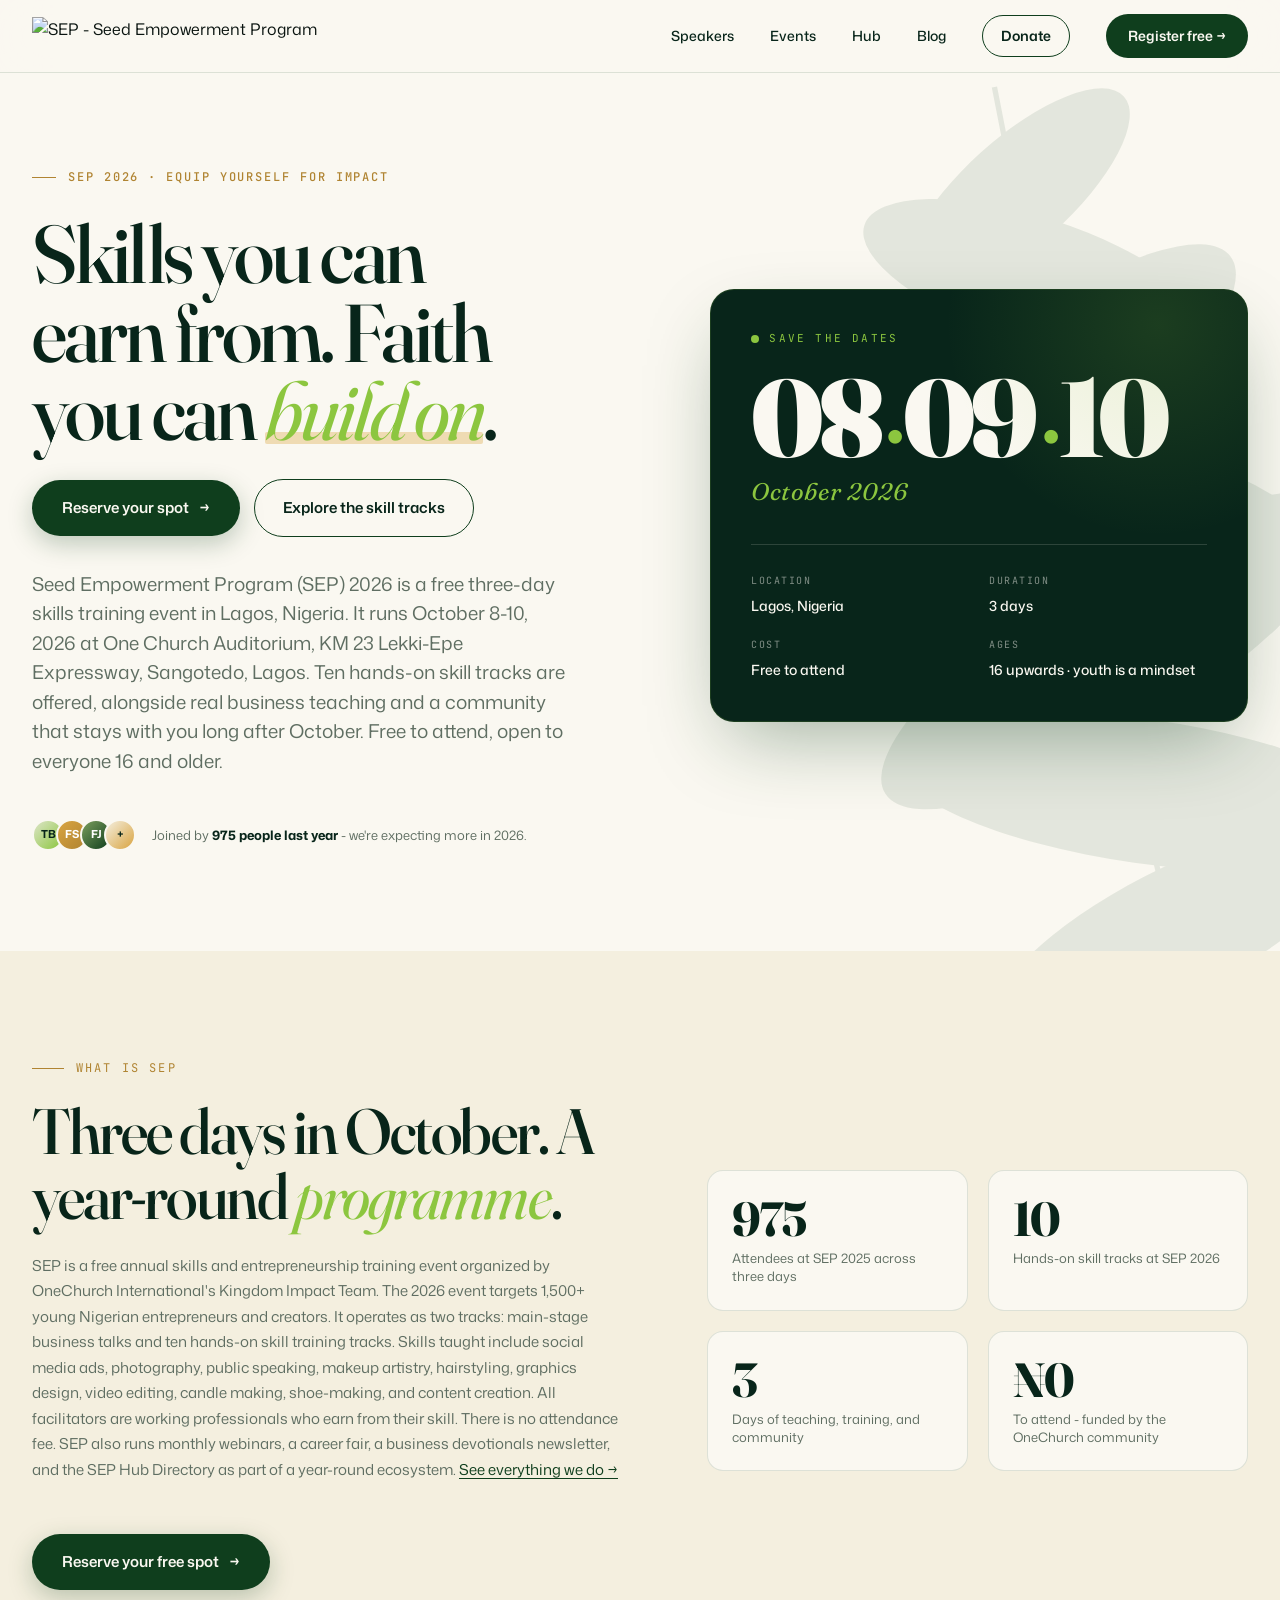
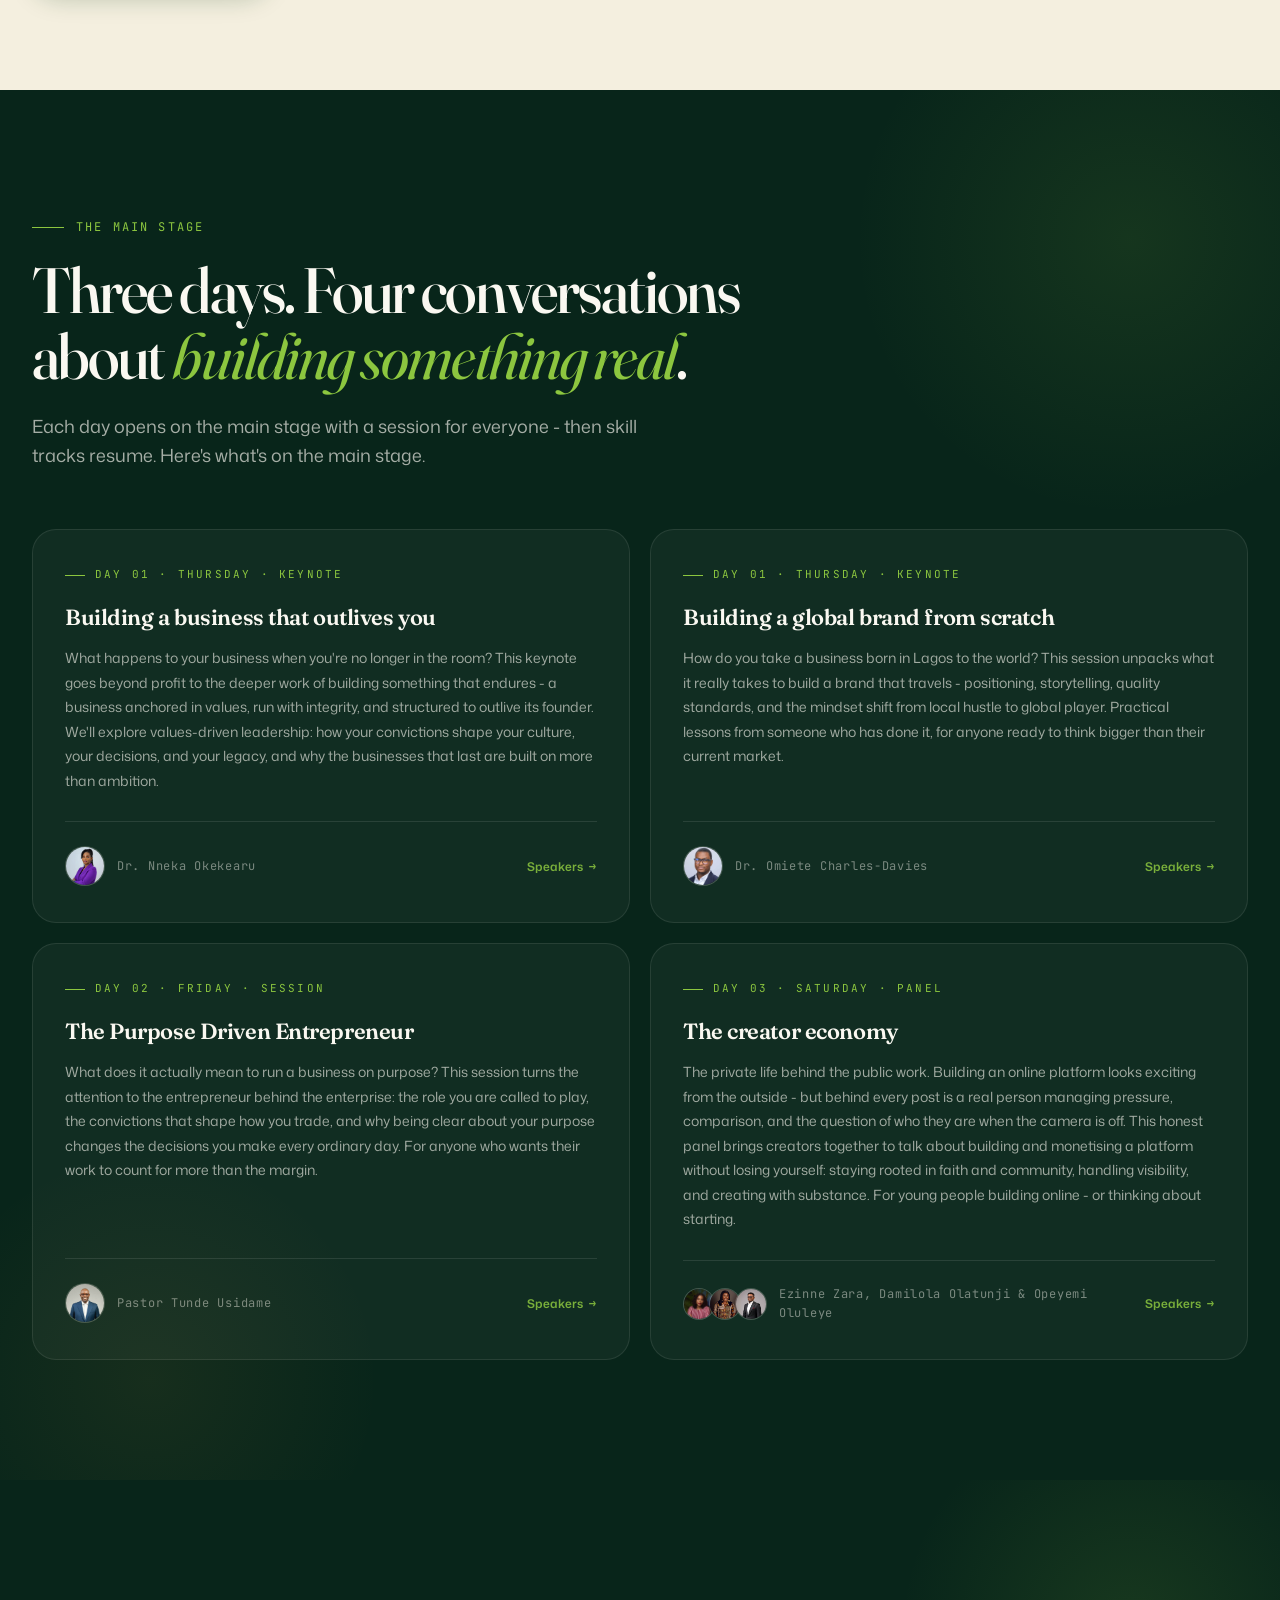
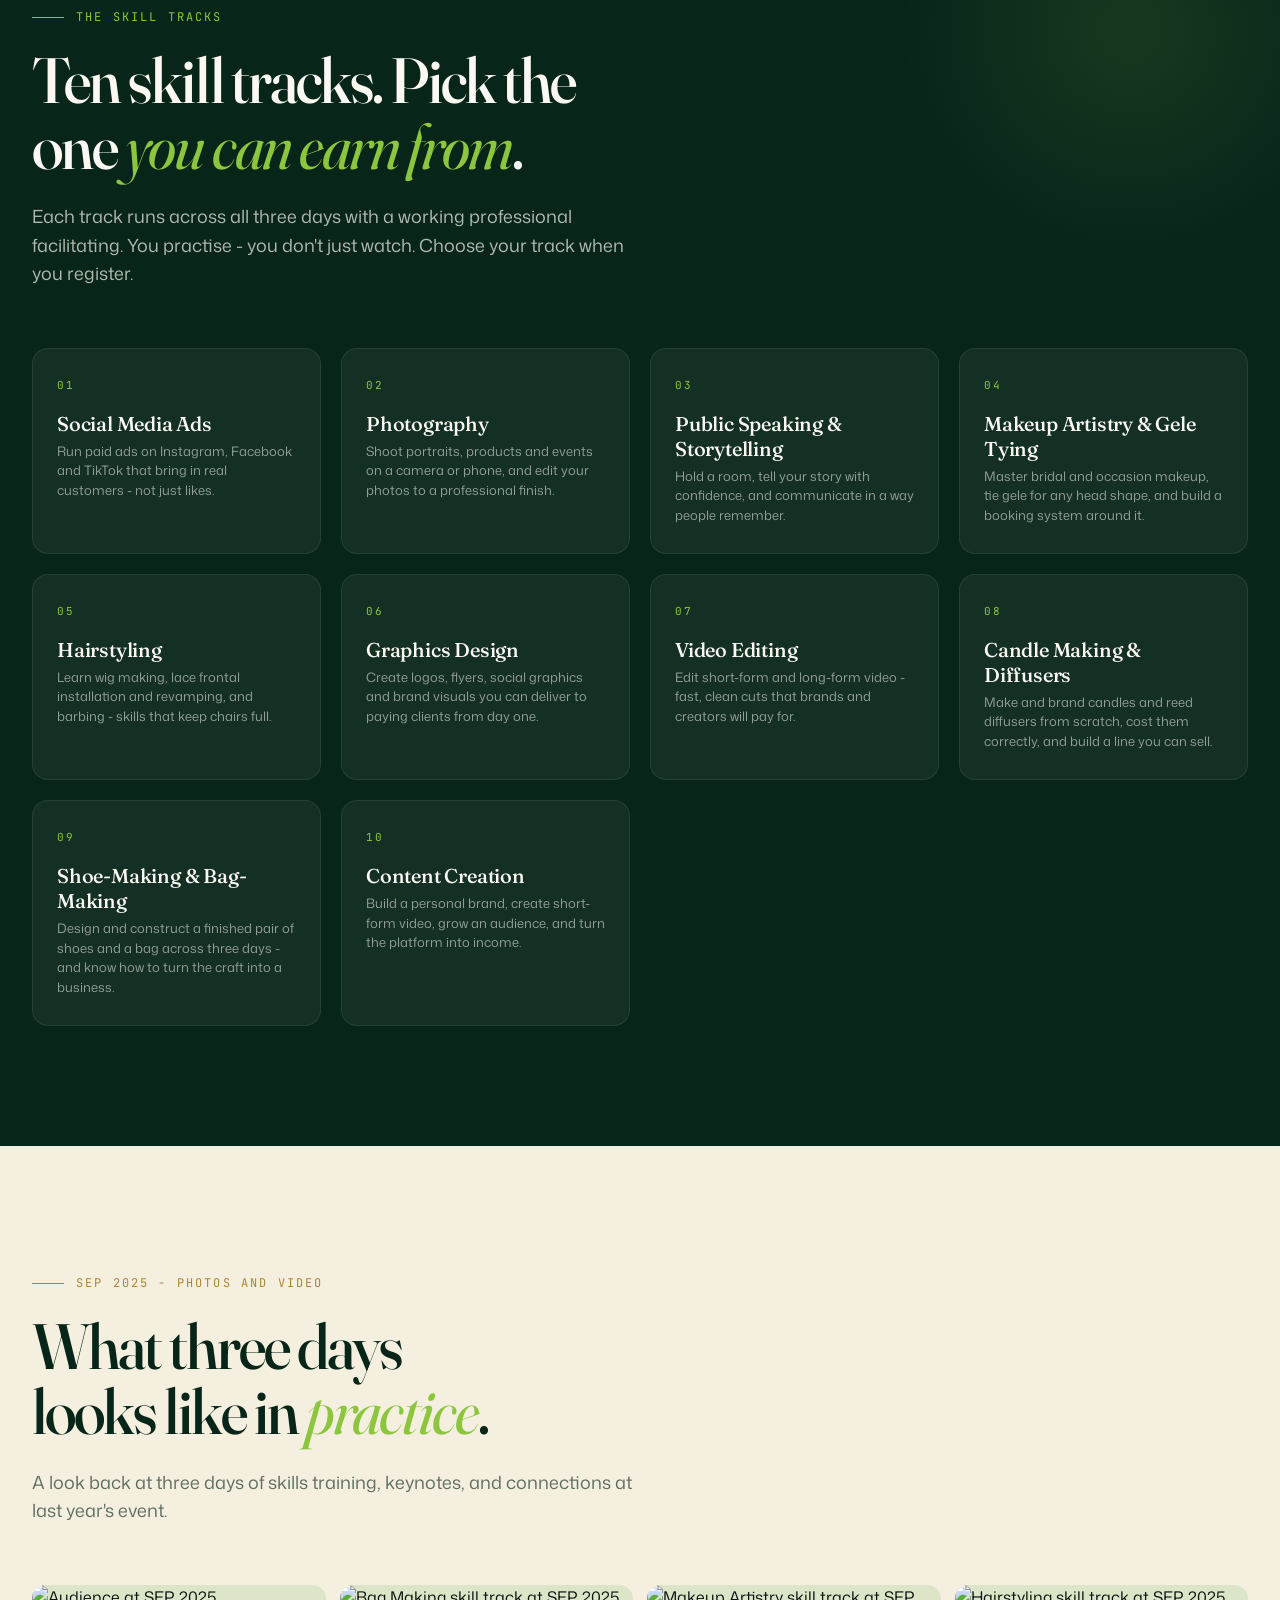
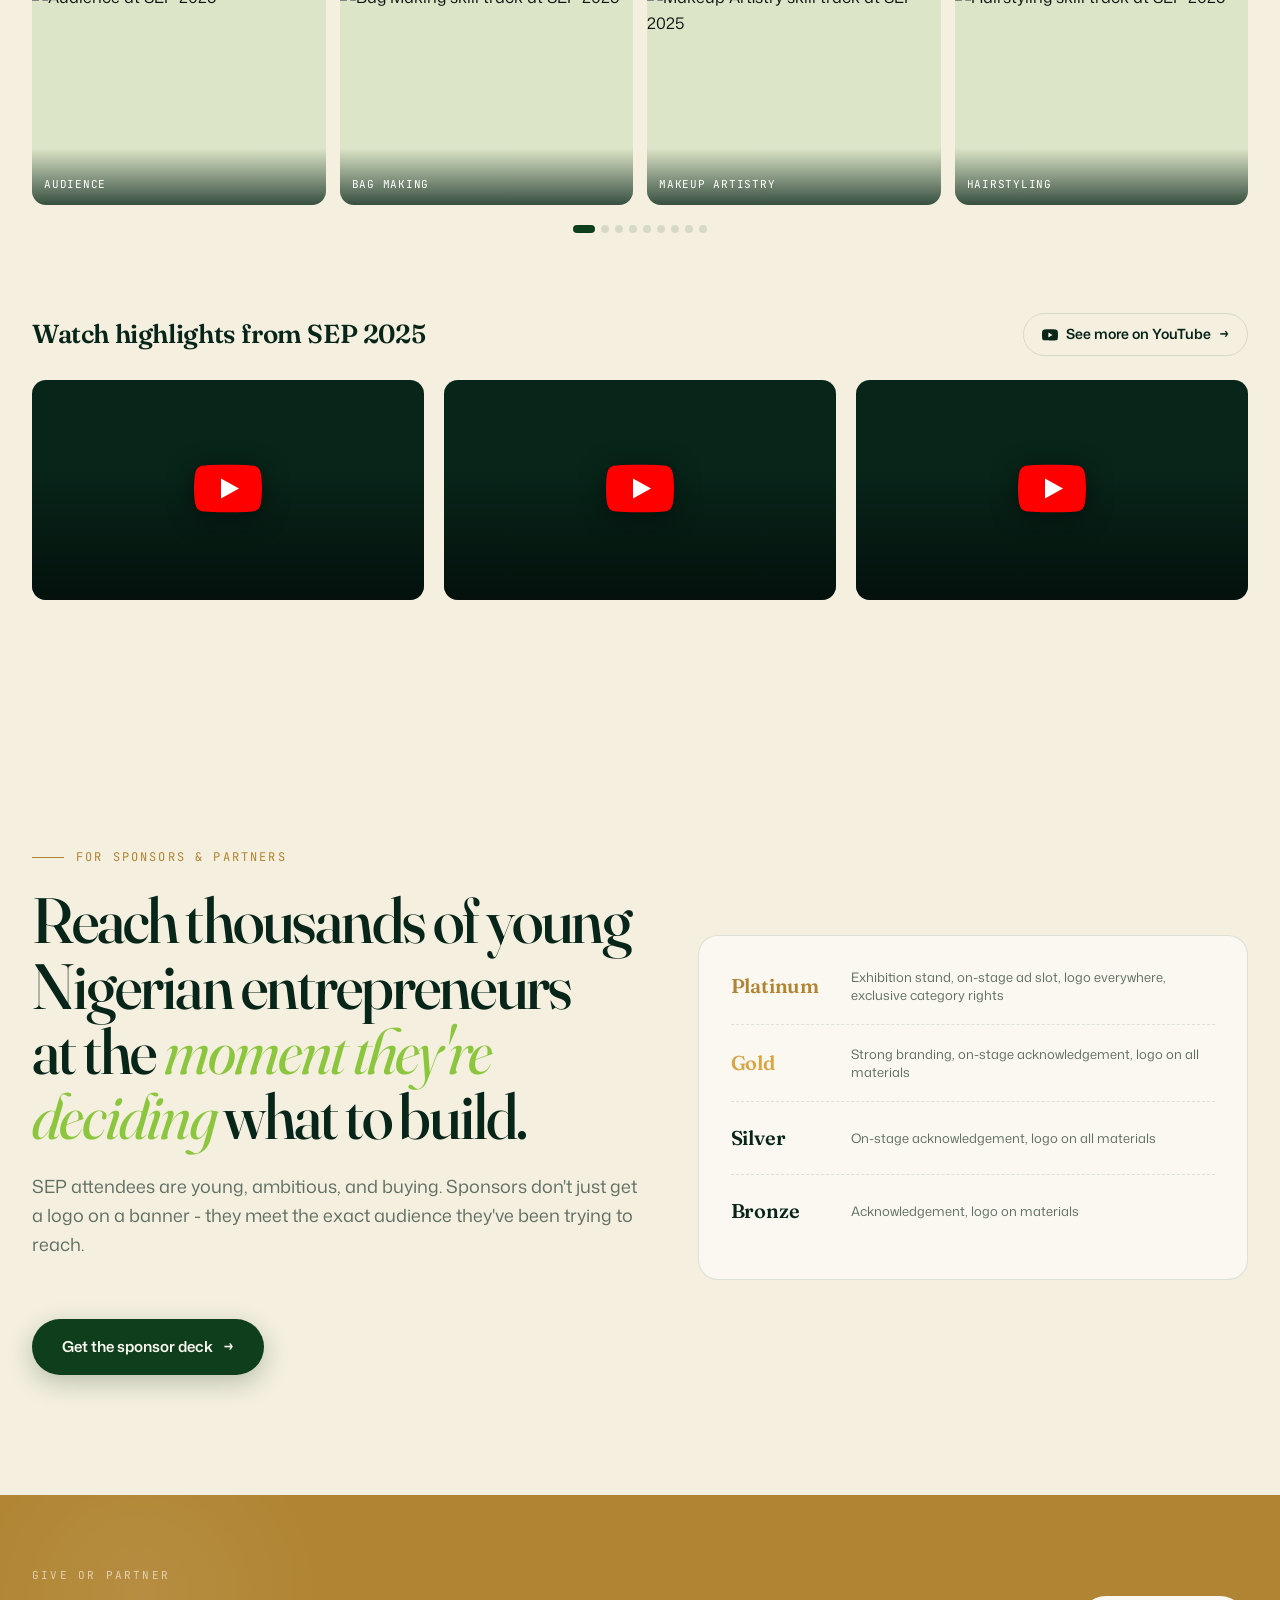
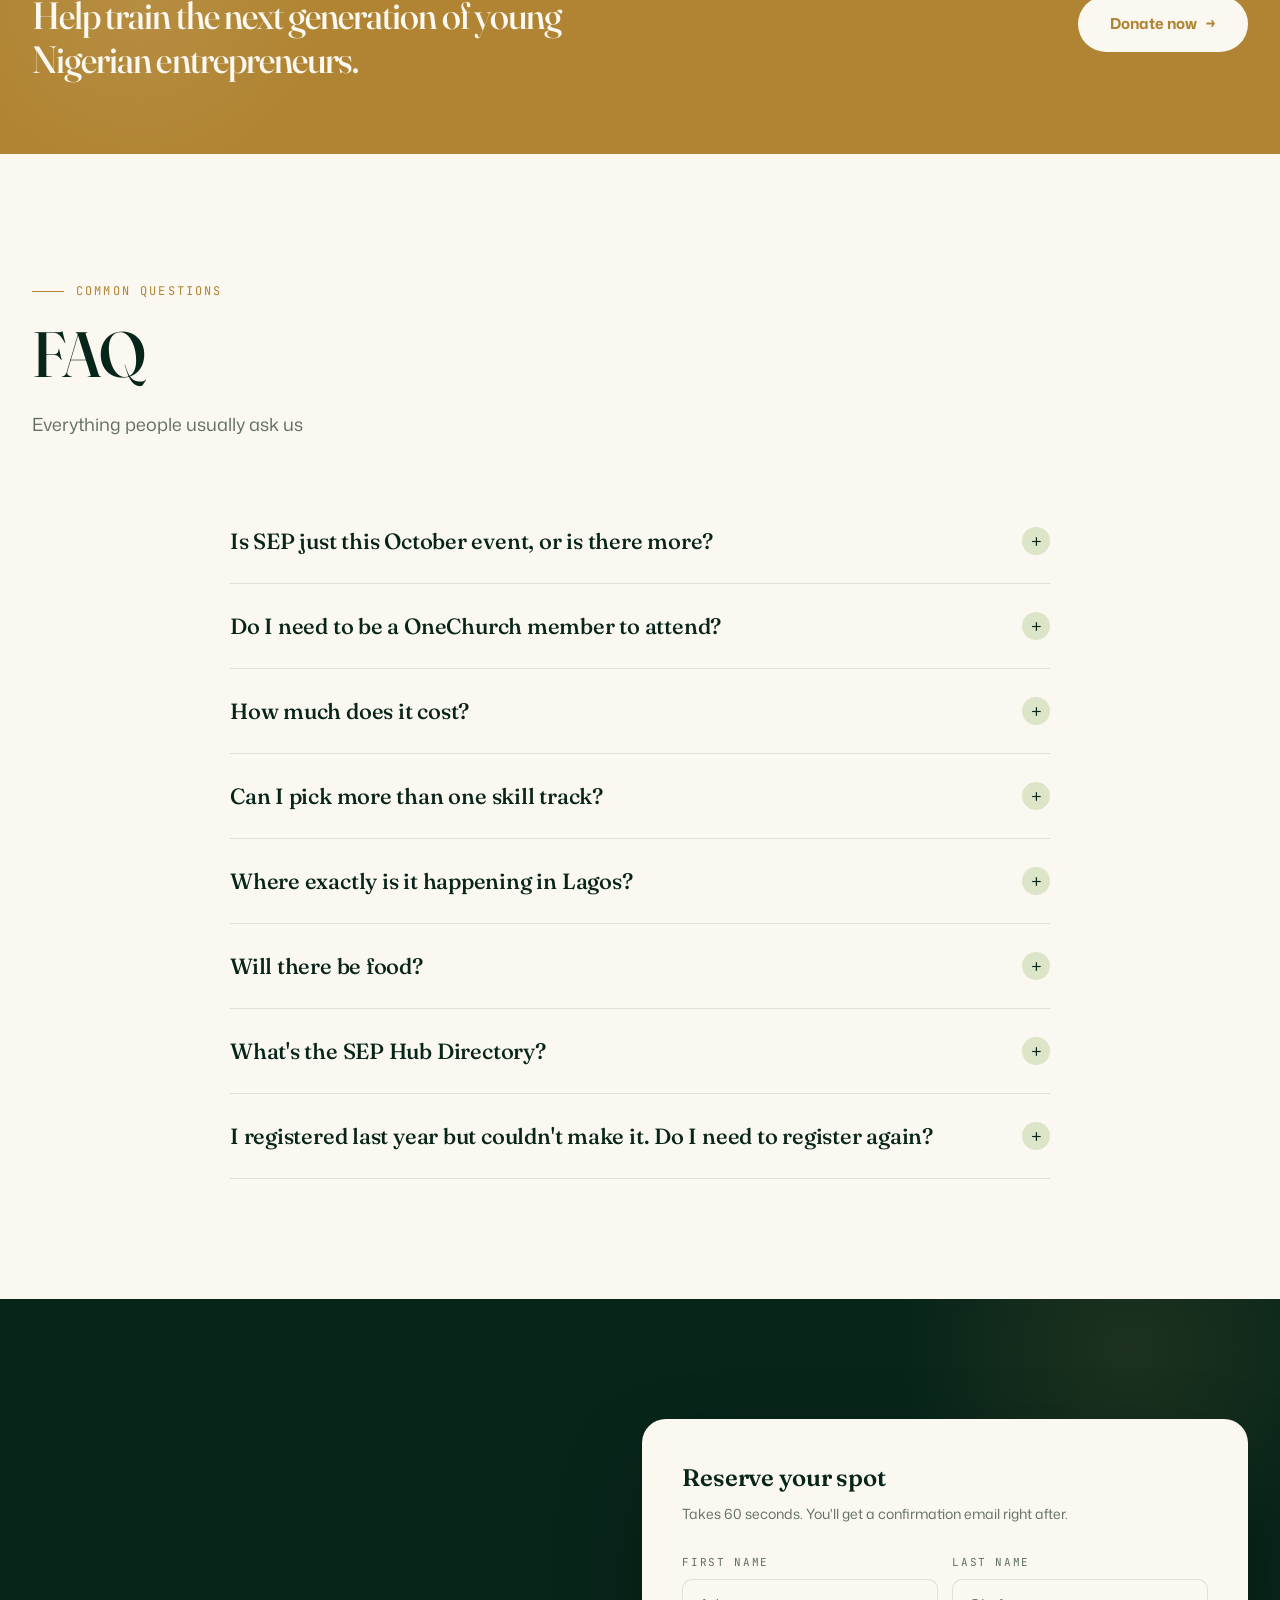
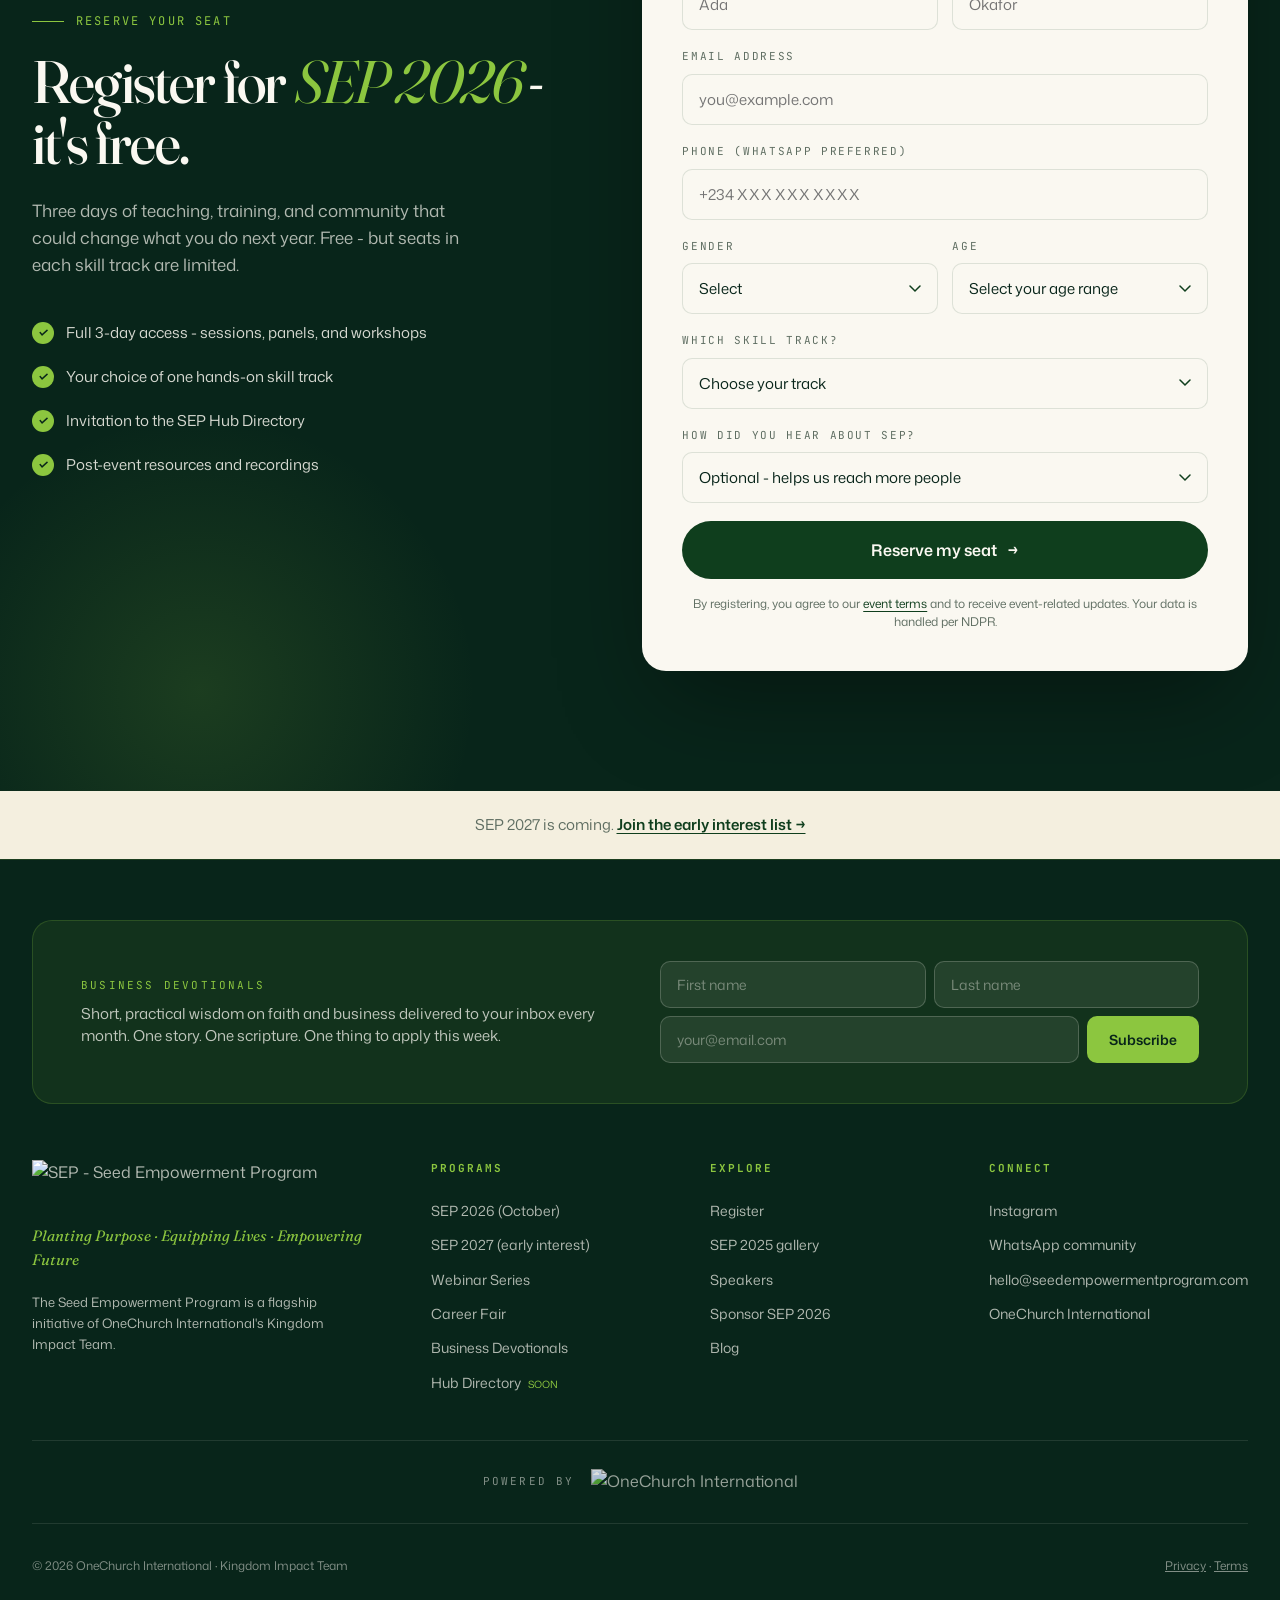
==== commit 0ecc0499: "Add a SEP 2027 early interest page at /2027 New page with its own form, Netlify relay (register-2027" ====
--- a/index.html
+++ b/index.html
@@ -826,6 +826,15 @@
   </div>
 </section>
 
+<!-- ============ SEP 2027 LINK ============ -->
+<!-- Small pointer to the SEP 2027 early interest page. Sits outside the
+     SEP 2026 register section on purpose, so that section is unchanged. -->
+<div class="sep-2027-strip">
+  <div class="container">
+    SEP 2027 is coming. <a href="2027.html">Join the early interest list &rarr;</a>
+  </div>
+</div>
+
 <!-- ============ FOOTER ============ -->
 <footer class="footer">
   <div class="container">
@@ -855,6 +864,7 @@
         <h5>Programs</h5>
         <ul>
           <li><a href="index.html#register">SEP 2026 (October)</a></li>
+          <li><a href="2027.html">SEP 2027 (early interest)</a></li>
           <li><a href="events.html">Webinar Series</a></li>
           <li><a href="events.html">Career Fair</a></li>
           <li><a href="events.html">Business Devotionals</a></li>
--- a/css/main.css
+++ b/css/main.css
@@ -3741,3 +3741,88 @@
   .date-card-label::before { animation: none; }
   .fade-in { transition: none; opacity: 1; transform: none; }
 }
+
+/* ============ COMING SOON OVERLAY (blog page) ============ */
+/* Wraps placeholder content that is not ready to be read. The content stays in
+   the page so it is easy to switch on later, but it is dimmed, unclickable and
+   hidden from screen readers. No blur filter here on purpose: blurring an area
+   this tall is expensive on a cheap phone, so it dims instead. */
+.coming-soon {
+  position: relative;
+}
+.coming-soon-behind {
+  opacity: 0.22;
+  pointer-events: none;
+  user-select: none;
+  filter: grayscale(0.6);
+}
+/* A wash over the top as well as dimming underneath. The posts behind are
+   placeholder text by invented authors, so they need to be clearly unreadable
+   rather than merely faint. */
+.coming-soon-veil {
+  position: absolute;
+  inset: 0;
+  display: flex;
+  justify-content: center;
+  padding: 0 24px;
+  background: rgba(250, 248, 241, 0.55);
+}
+/* Sticky so the message follows the reader down the dimmed area rather than
+   sitting in the middle of it where it can be scrolled past. */
+.coming-soon-card {
+  position: sticky;
+  top: 26vh;
+  align-self: flex-start;
+  margin-top: 80px;
+  max-width: 520px;
+  text-align: center;
+  background: var(--paper);
+  border: 1px solid var(--line);
+  border-radius: 20px;
+  padding: 40px 36px;
+  box-shadow: 0 32px 64px -28px rgba(15, 62, 29, 0.3);
+}
+.coming-soon-label {
+  font-family: var(--font-mono);
+  font-size: 11px;
+  letter-spacing: 0.2em;
+  text-transform: uppercase;
+  color: var(--amber-deep);
+  margin-bottom: 14px;
+}
+.coming-soon-title {
+  font-family: var(--font-display);
+  font-size: clamp(24px, 3vw, 32px);
+  font-weight: 500;
+  color: var(--forest-deep);
+  letter-spacing: -0.02em;
+  line-height: 1.15;
+  margin-bottom: 14px;
+}
+.coming-soon-text {
+  font-size: 15px;
+  color: var(--muted);
+  line-height: 1.6;
+  margin: 0;
+}
+@media (max-width: 600px) {
+  .coming-soon-card { padding: 32px 24px; top: 20vh; }
+}
+
+/* ============ SEP 2027 LINK (homepage) ============ */
+/* Thin strip below the register section pointing to 2027.html.
+   To remove it, delete the SEP 2027 LINK block in index.html. */
+.sep-2027-strip {
+  padding: 22px 0;
+  background: var(--paper-warm);
+  text-align: center;
+  font-size: 15px;
+  color: var(--muted);
+}
+.sep-2027-strip a {
+  color: var(--forest);
+  font-weight: 600;
+  text-decoration: underline;
+  text-underline-offset: 3px;
+}
+.sep-2027-strip a:hover { color: var(--forest-deep); }
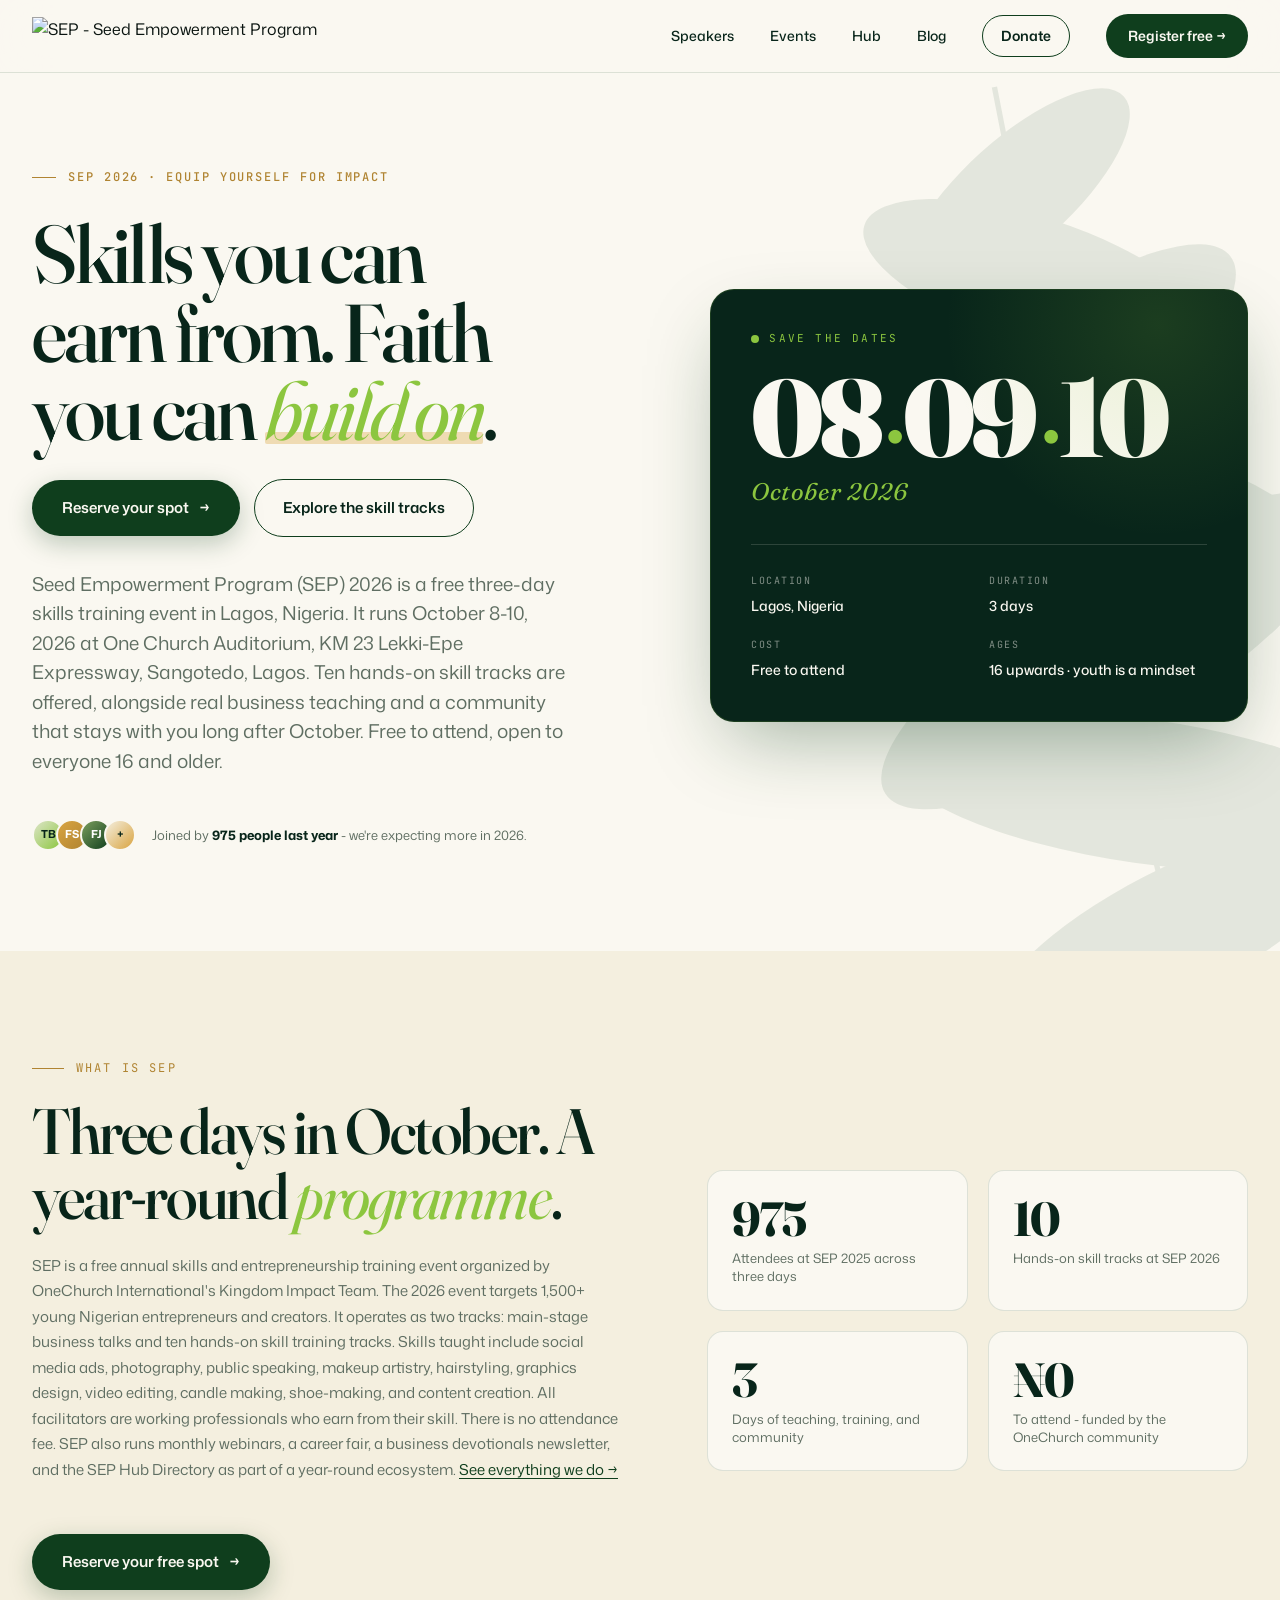
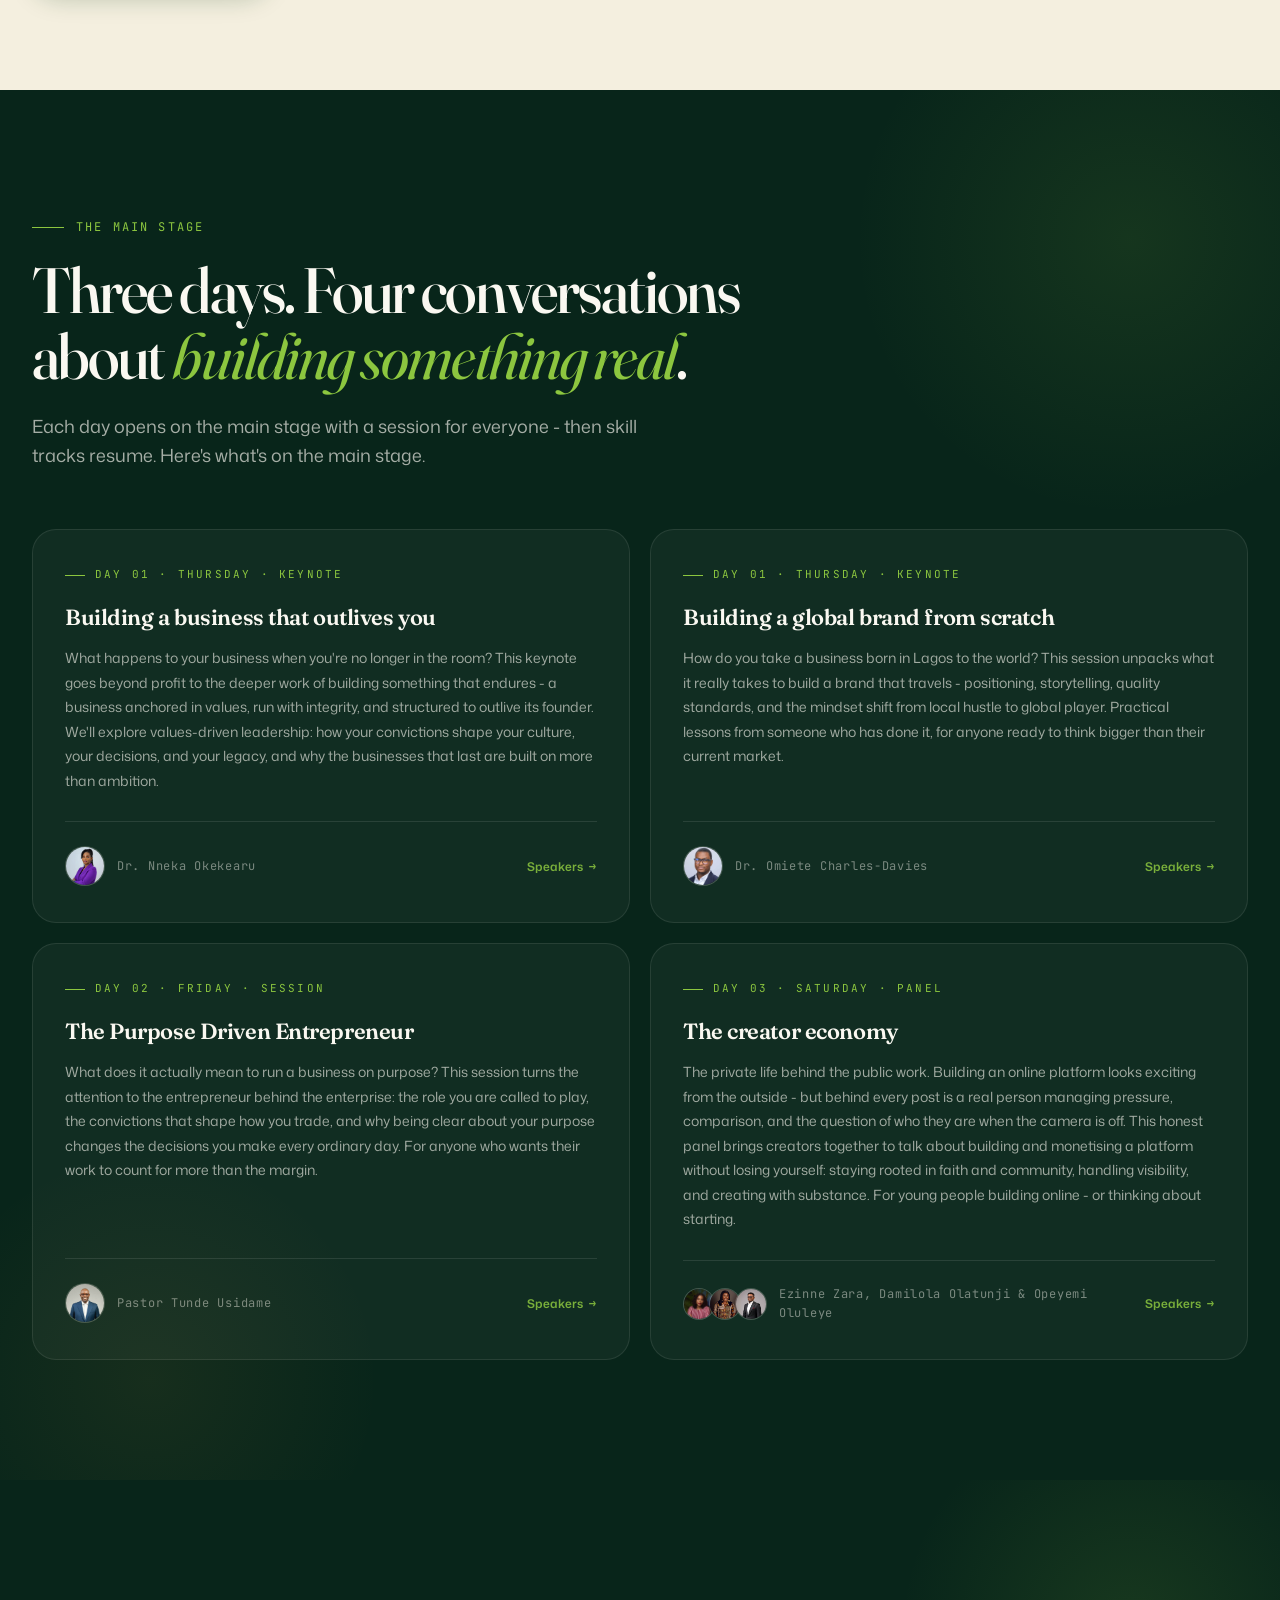
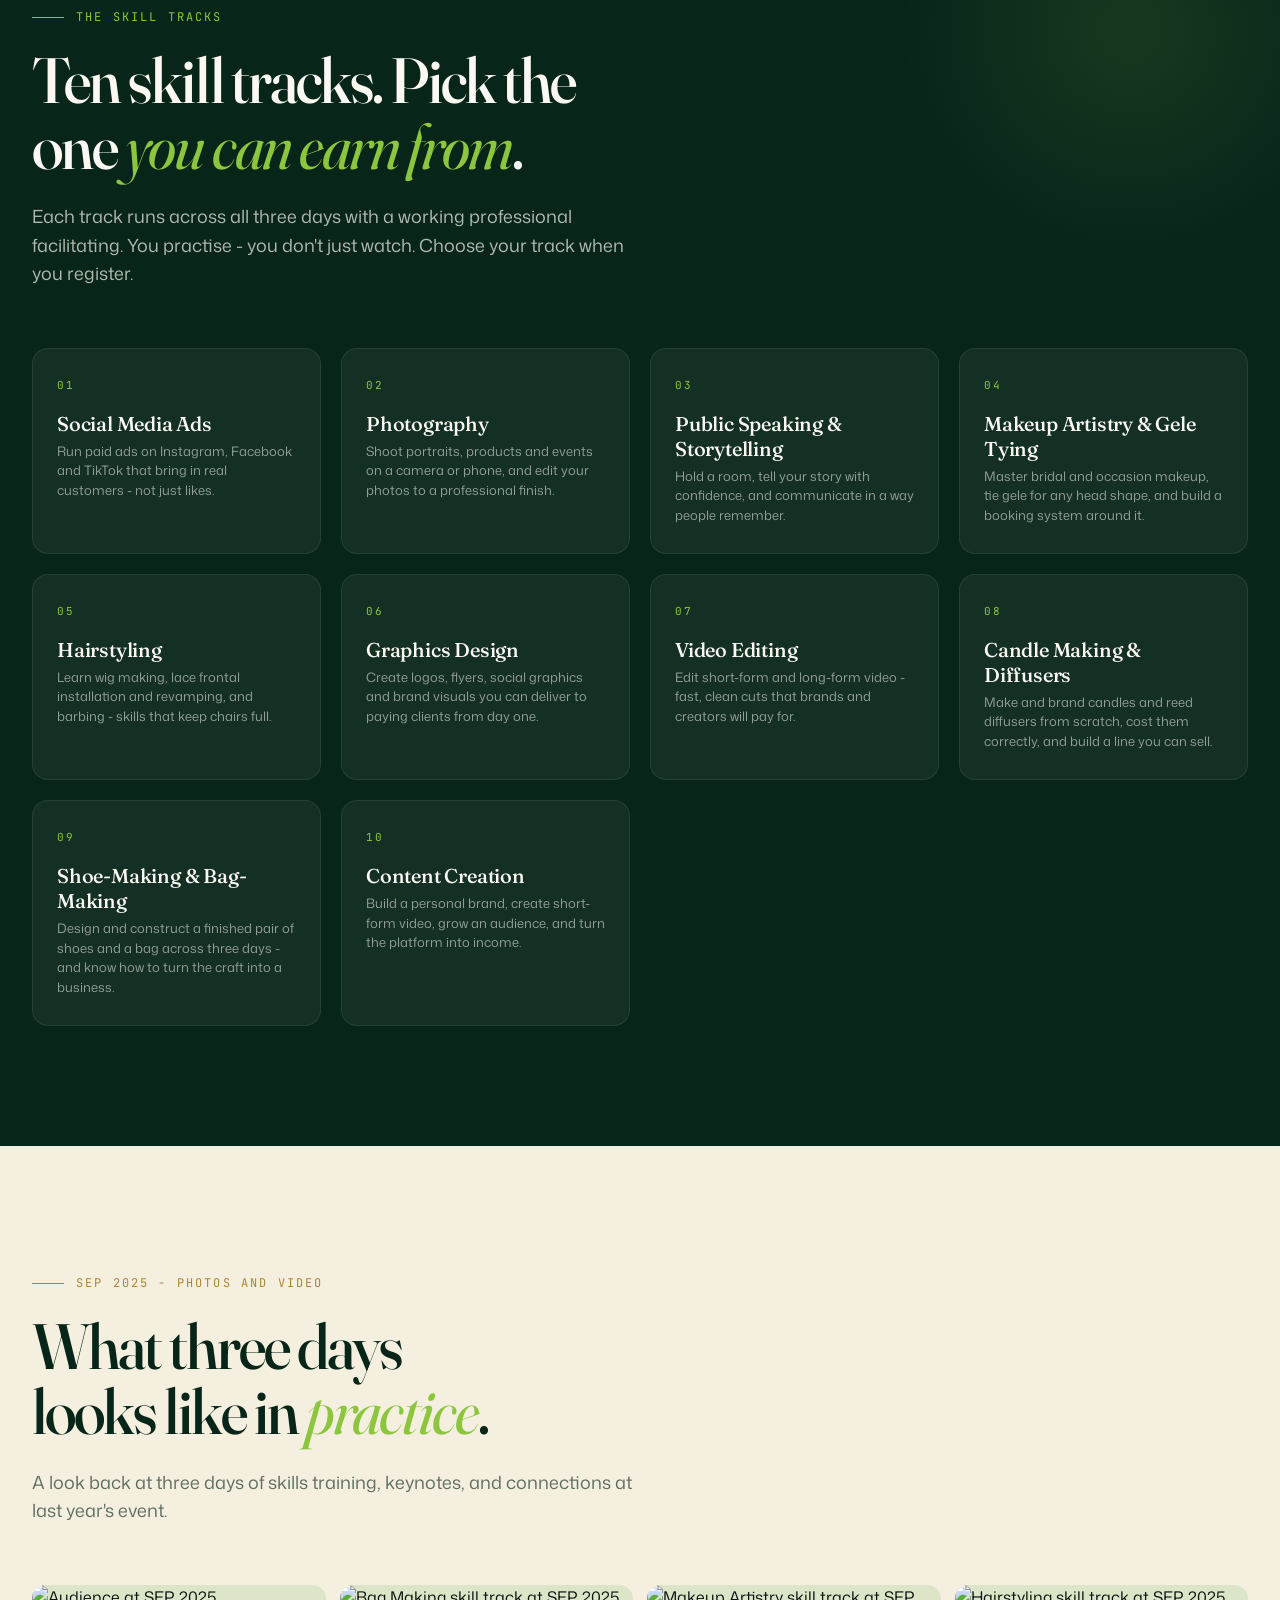
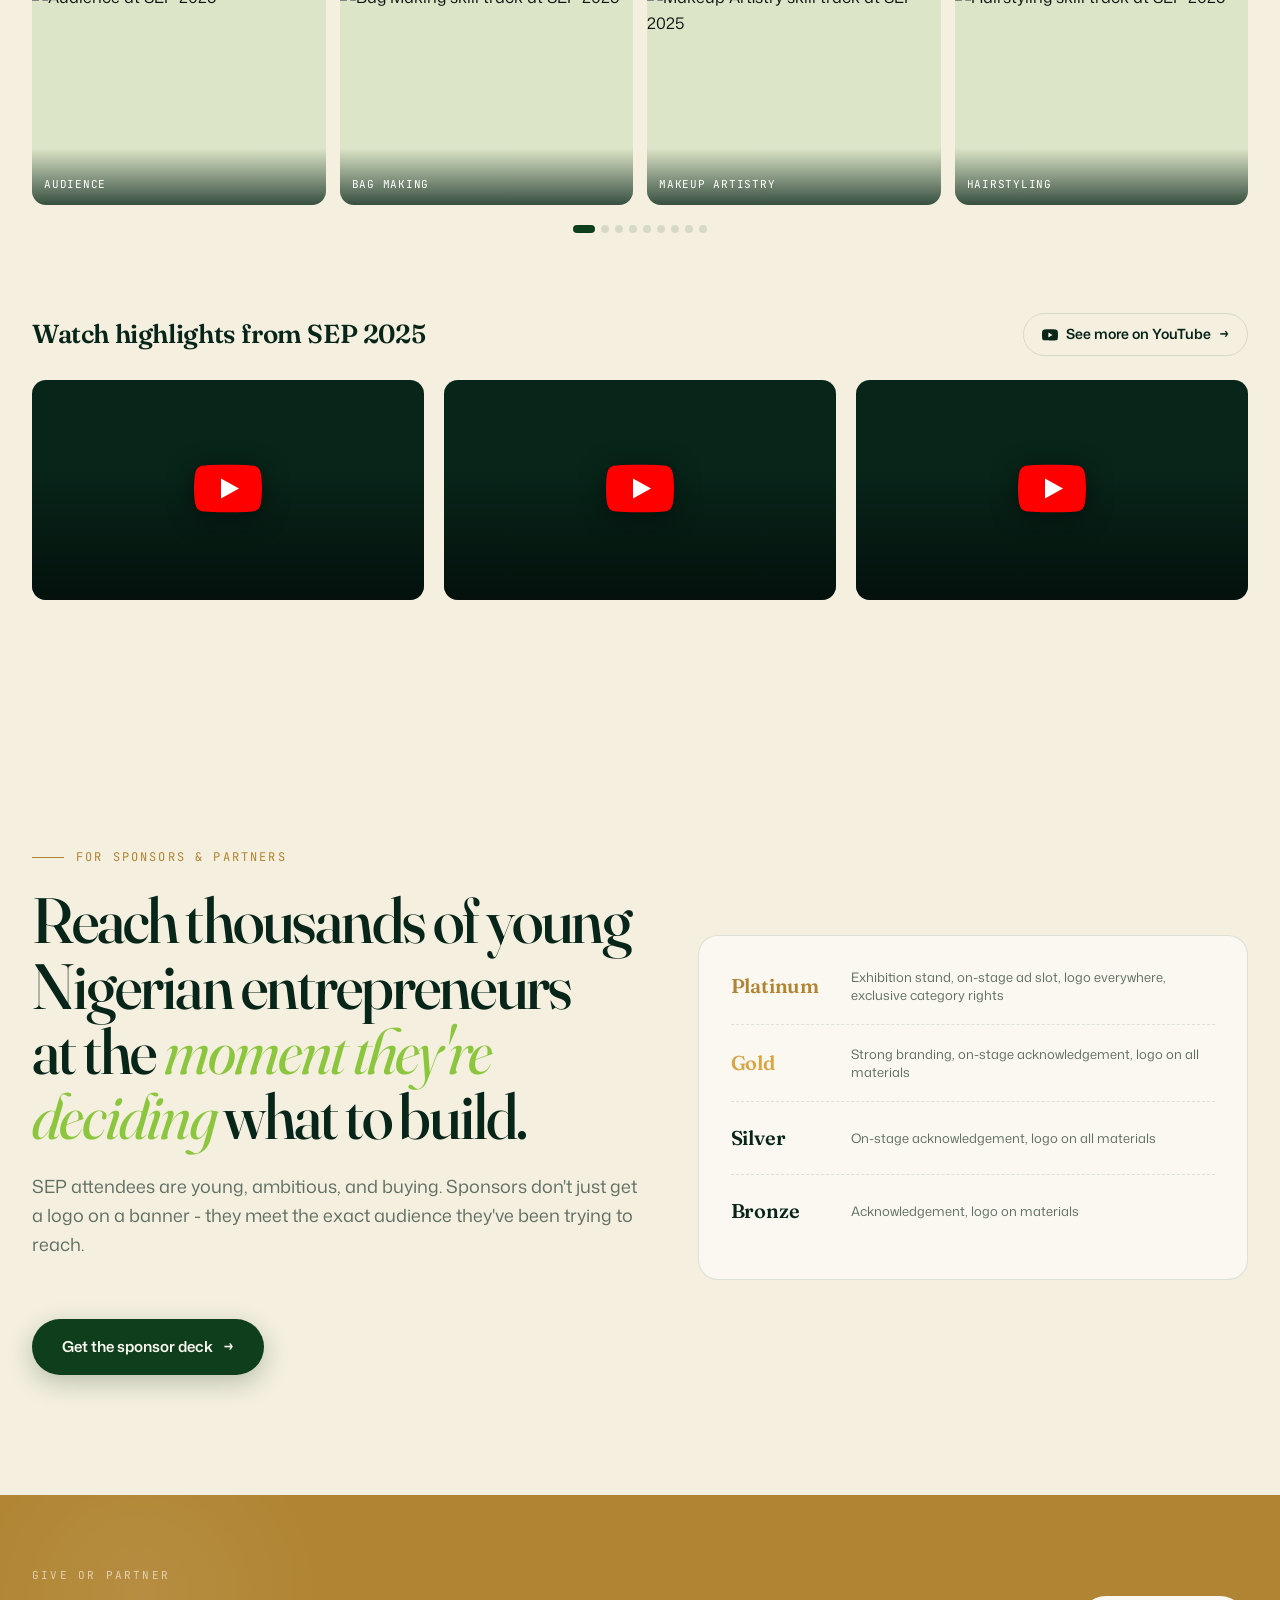
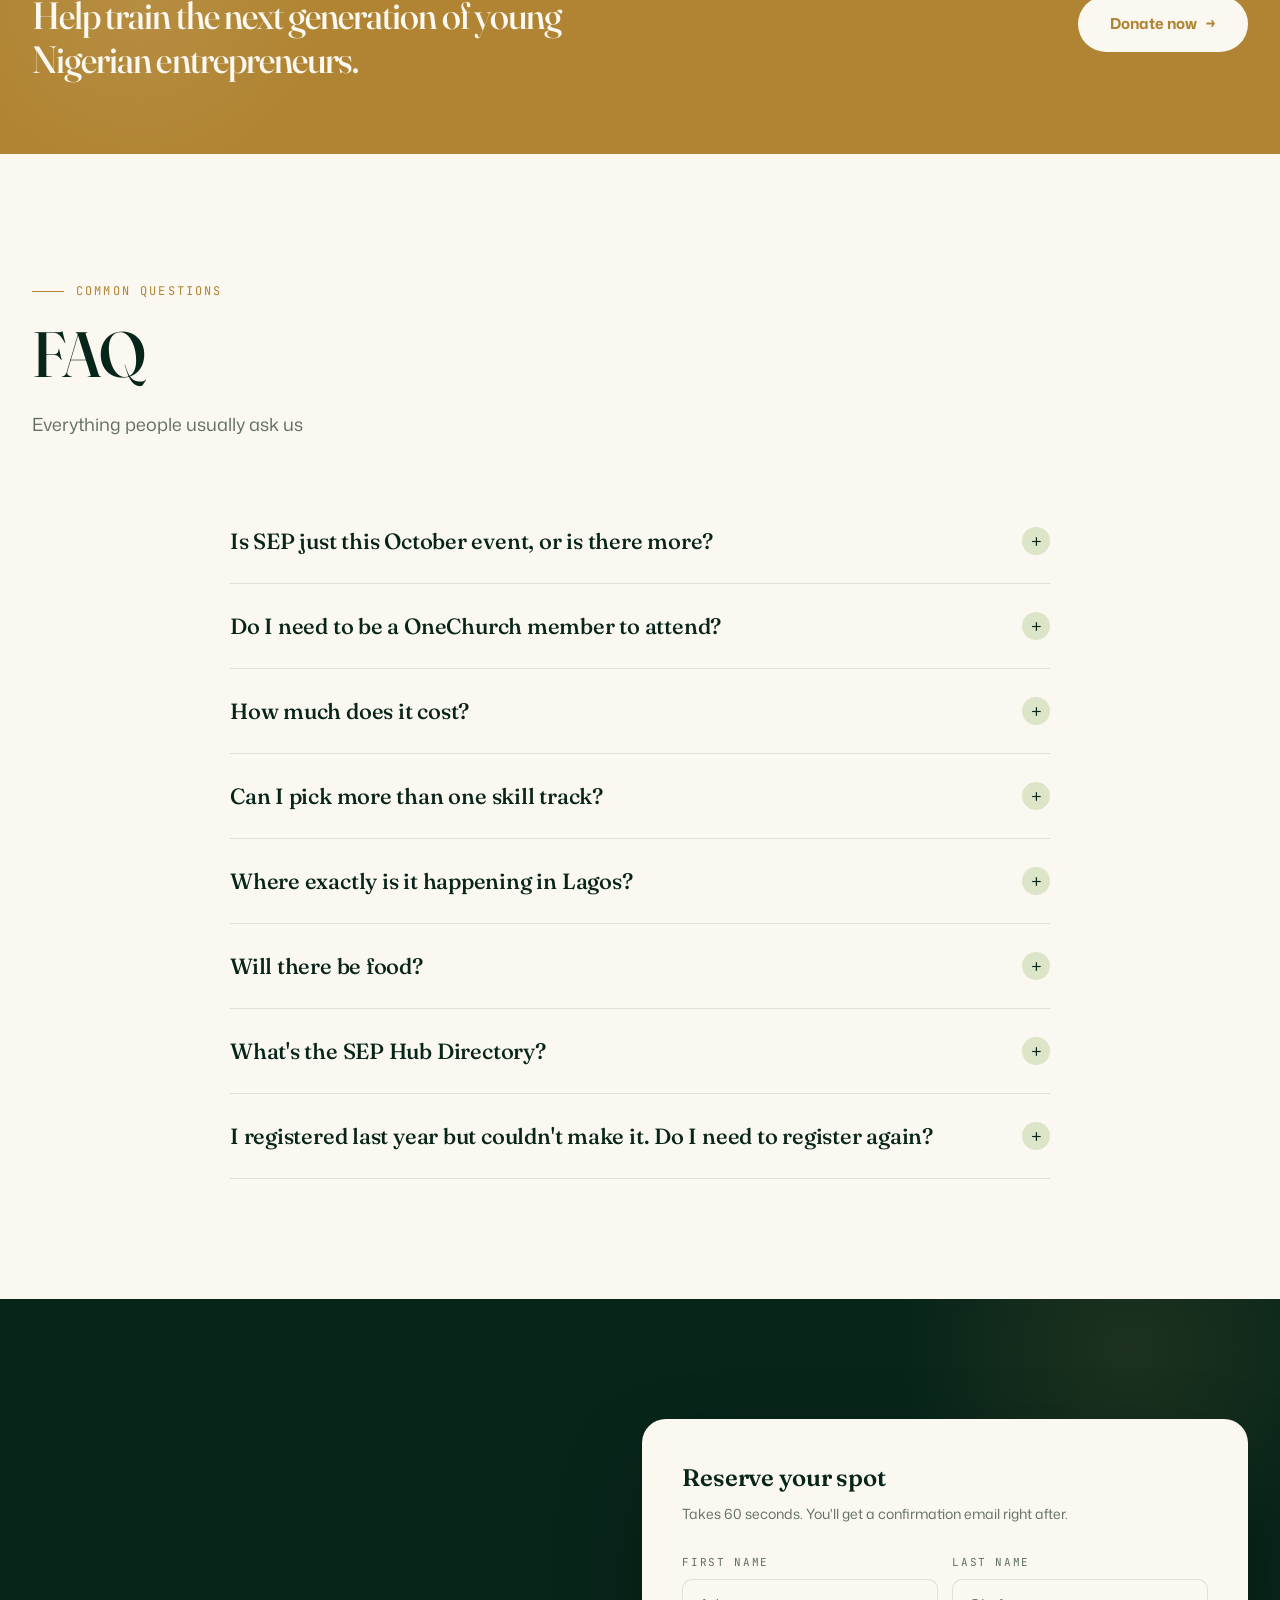
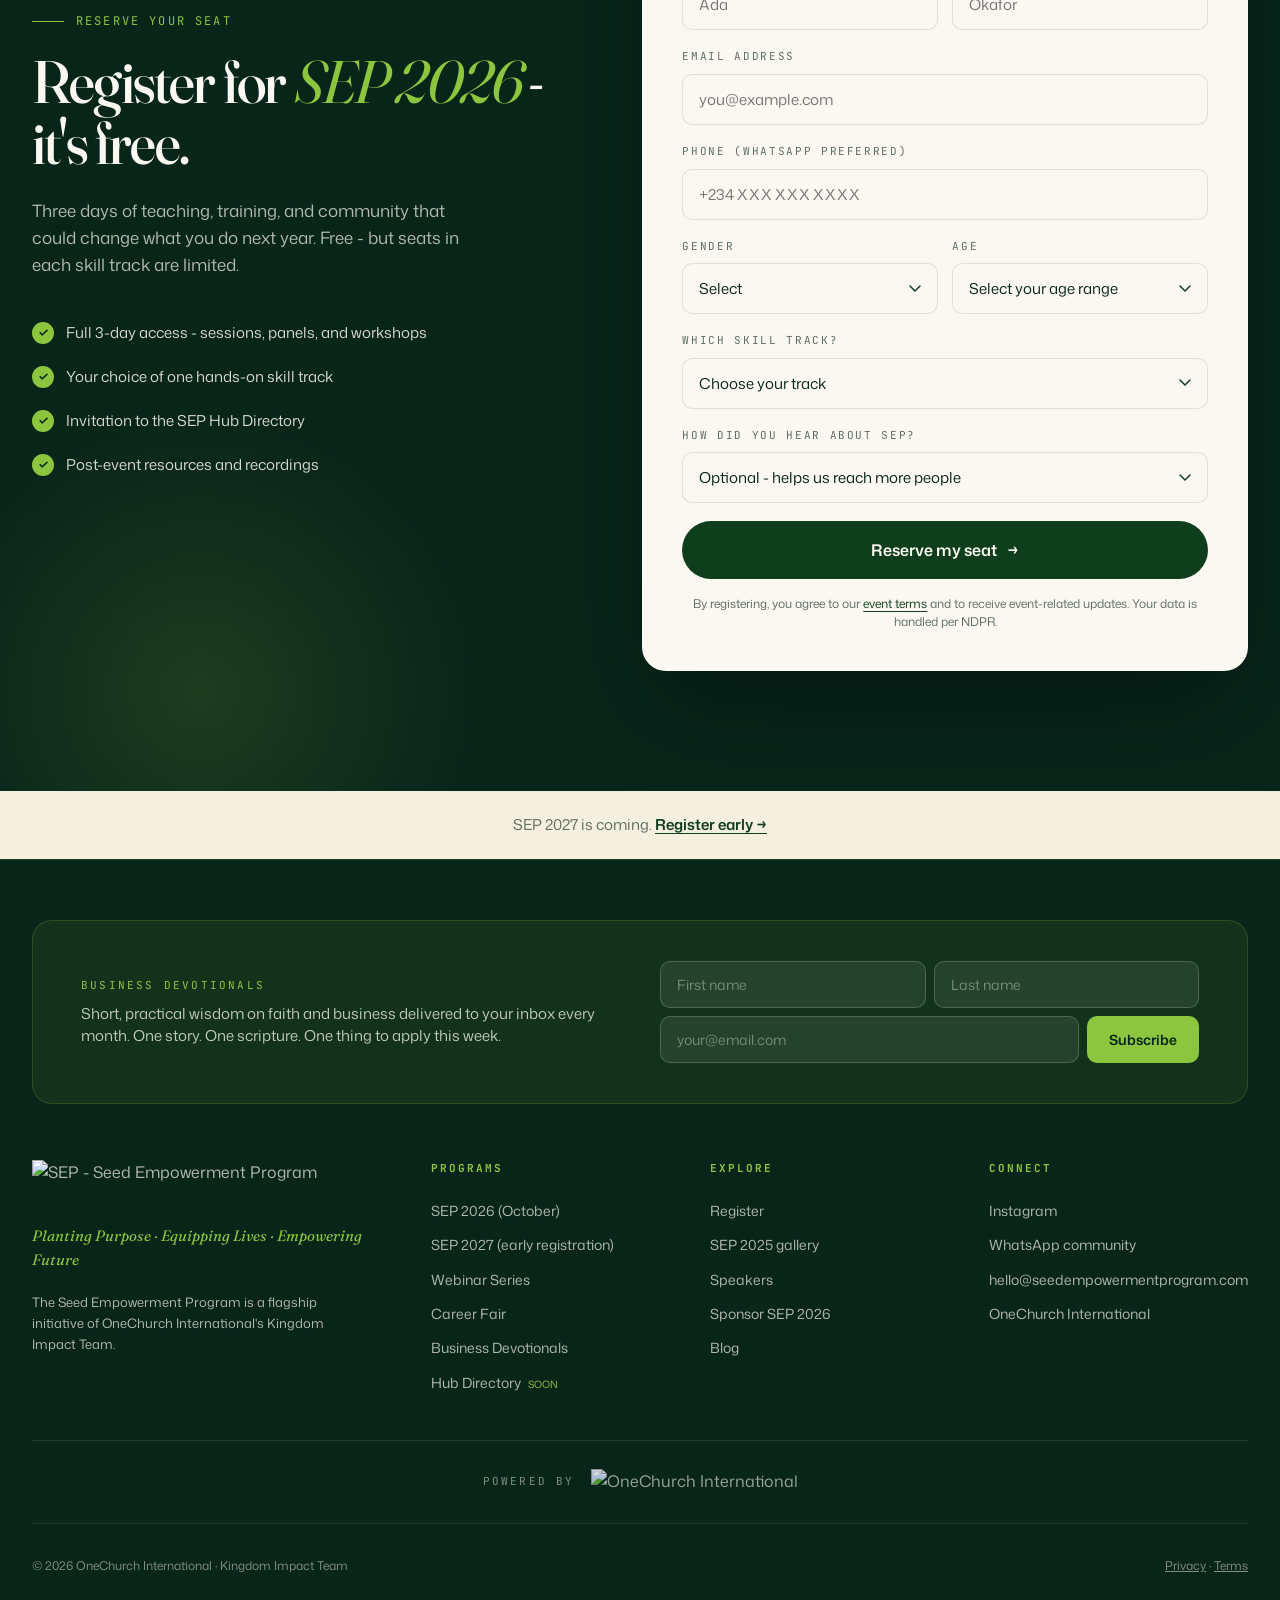
==== commit 33d90192: "Call the SEP 2027 page early registration, not an interest list The page is an early registration li" ====
--- a/index.html
+++ b/index.html
@@ -827,11 +827,11 @@
 </section>
 
 <!-- ============ SEP 2027 LINK ============ -->
-<!-- Small pointer to the SEP 2027 early interest page. Sits outside the
+<!-- Small pointer to the SEP 2027 early registration page. Sits outside the
      SEP 2026 register section on purpose, so that section is unchanged. -->
 <div class="sep-2027-strip">
   <div class="container">
-    SEP 2027 is coming. <a href="2027.html">Join the early interest list &rarr;</a>
+    SEP 2027 is coming. <a href="2027.html">Register early &rarr;</a>
   </div>
 </div>
 
@@ -864,7 +864,7 @@
         <h5>Programs</h5>
         <ul>
           <li><a href="index.html#register">SEP 2026 (October)</a></li>
-          <li><a href="2027.html">SEP 2027 (early interest)</a></li>
+          <li><a href="2027.html">SEP 2027 (early registration)</a></li>
           <li><a href="events.html">Webinar Series</a></li>
           <li><a href="events.html">Career Fair</a></li>
           <li><a href="events.html">Business Devotionals</a></li>
